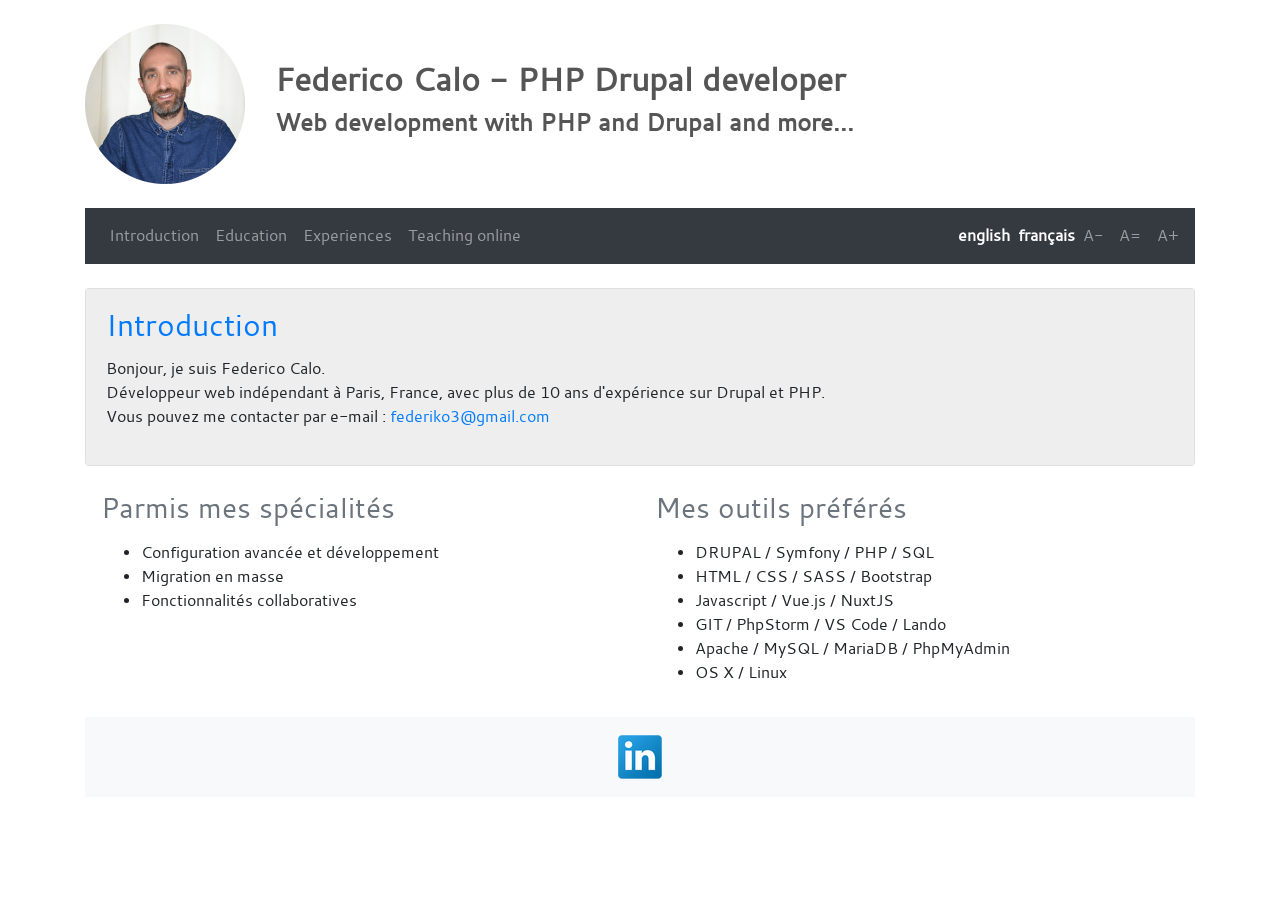
==== index.html @ e2daeec1 "original static cv" ====
<!doctype html>
<html data-n-head-ssr lang="fr" data-n-head="%7B%22lang%22:%7B%22ssr%22:%22fr%22%7D%7D">
  <head>
    <title>Federico Calo - Développeur PHP Drupal</title><meta data-n-head="ssr" charset="utf-8"><meta data-n-head="ssr" name="viewport" content="width=device-width,initial-scale=1"><meta data-n-head="ssr" name="format-detection" content="telephone=no"><meta data-n-head="ssr" data-hid="description" name="description" content="Développeur web indépendant à Paris, France, avec plus de 10 ans d'expérience sur Drupal et PHP"><link data-n-head="ssr" rel="icon" type="image/x-icon" href="/favicon.ico"><link rel="preload" href="/_nuxt/48e51f8.js" as="script"><link rel="preload" href="/_nuxt/86f8a9f.js" as="script"><link rel="preload" href="/_nuxt/c51788e.js" as="script"><link rel="preload" href="/_nuxt/a81446a.js" as="script"><link rel="preload" href="/_nuxt/cb05a8f.js" as="script"><style data-vue-ssr-id="71f83a6d:0 32df6d42:0 fa7ff0ca:0 56b15182:0 257af960:0 20c104f8:0">@charset "UTF-8";/*!
 * Bootstrap v4.6.1 (https://getbootstrap.com/)
 * Copyright 2011-2021 The Bootstrap Authors
 * Copyright 2011-2021 Twitter, Inc.
 * Licensed under MIT (https://github.com/twbs/bootstrap/blob/main/LICENSE)
 */:root{--blue:#007bff;--indigo:#6610f2;--purple:#6f42c1;--pink:#e83e8c;--red:#dc3545;--orange:#fd7e14;--yellow:#ffc107;--green:#28a745;--teal:#20c997;--cyan:#17a2b8;--white:#fff;--gray:#6c757d;--gray-dark:#343a40;--primary:#007bff;--secondary:#6c757d;--success:#28a745;--info:#17a2b8;--warning:#ffc107;--danger:#dc3545;--light:#f8f9fa;--dark:#343a40;--breakpoint-xs:0;--breakpoint-sm:576px;--breakpoint-md:768px;--breakpoint-lg:992px;--breakpoint-xl:1200px;--font-family-sans-serif:-apple-system,BlinkMacSystemFont,"Segoe UI",Roboto,"Helvetica Neue",Arial,"Noto Sans","Liberation Sans",sans-serif,"Apple Color Emoji","Segoe UI Emoji","Segoe UI Symbol","Noto Color Emoji";--font-family-monospace:SFMono-Regular,Menlo,Monaco,Consolas,"Liberation Mono","Courier New",monospace}*,:after,:before{box-sizing:border-box}html{font-family:sans-serif;line-height:1.15;-webkit-text-size-adjust:100%;-webkit-tap-highlight-color:transparent}article,aside,figcaption,figure,footer,header,hgroup,main,nav,section{display:block}body{margin:0;font-family:-apple-system,BlinkMacSystemFont,"Segoe UI",Roboto,"Helvetica Neue",Arial,"Noto Sans","Liberation Sans",sans-serif,"Apple Color Emoji","Segoe UI Emoji","Segoe UI Symbol","Noto Color Emoji";font-size:1rem;font-weight:400;line-height:1.5;color:#212529;text-align:left;background-color:#fff}[tabindex="-1"]:focus:not(.focus-visible),[tabindex="-1"]:focus:not(:focus-visible){outline:0!important}hr{box-sizing:content-box;height:0;overflow:visible}h1,h2,h3,h4,h5,h6{margin-top:0;margin-bottom:.5rem}p{margin-top:0;margin-bottom:1rem}abbr[data-original-title],abbr[title]{text-decoration:underline;-webkit-text-decoration:underline dotted;text-decoration:underline dotted;cursor:help;border-bottom:0;-webkit-text-decoration-skip-ink:none;text-decoration-skip-ink:none}address{font-style:normal;line-height:inherit}address,dl,ol,ul{margin-bottom:1rem}dl,ol,ul{margin-top:0}ol ol,ol ul,ul ol,ul ul{margin-bottom:0}dt{font-weight:700}dd{margin-bottom:.5rem;margin-left:0}blockquote{margin:0 0 1rem}b,strong{font-weight:bolder}small{font-size:80%}sub,sup{position:relative;font-size:75%;line-height:0;vertical-align:baseline}sub{bottom:-.25em}sup{top:-.5em}a{color:#007bff;text-decoration:none;background-color:transparent}a:hover{color:#0056b3;text-decoration:underline}a:not([href]):not([class]),a:not([href]):not([class]):hover{color:inherit;text-decoration:none}code,kbd,pre,samp{font-family:SFMono-Regular,Menlo,Monaco,Consolas,"Liberation Mono","Courier New",monospace;font-size:1em}pre{margin-top:0;margin-bottom:1rem;overflow:auto;-ms-overflow-style:scrollbar}figure{margin:0 0 1rem}img{border-style:none}img,svg{vertical-align:middle}svg{overflow:hidden}table{border-collapse:collapse}caption{padding-top:.75rem;padding-bottom:.75rem;color:#6c757d;text-align:left;caption-side:bottom}th{text-align:inherit;text-align:-webkit-match-parent}label{display:inline-block;margin-bottom:.5rem}button{border-radius:0}button:focus:not(.focus-visible),button:focus:not(:focus-visible){outline:0}button,input,optgroup,select,textarea{margin:0;font-family:inherit;font-size:inherit;line-height:inherit}button,input{overflow:visible}button,select{text-transform:none}[role=button]{cursor:pointer}select{word-wrap:normal}[type=button],[type=reset],[type=submit],button{-webkit-appearance:button}[type=button]:not(:disabled),[type=reset]:not(:disabled),[type=submit]:not(:disabled),button:not(:disabled){cursor:pointer}[type=button]::-moz-focus-inner,[type=reset]::-moz-focus-inner,[type=submit]::-moz-focus-inner,button::-moz-focus-inner{padding:0;border-style:none}input[type=checkbox],input[type=radio]{box-sizing:border-box;padding:0}textarea{overflow:auto;resize:vertical}fieldset{min-width:0;padding:0;margin:0;border:0}legend{display:block;width:100%;max-width:100%;padding:0;margin-bottom:.5rem;font-size:1.5rem;line-height:inherit;color:inherit;white-space:normal}progress{vertical-align:baseline}[type=number]::-webkit-inner-spin-button,[type=number]::-webkit-outer-spin-button{height:auto}[type=search]{outline-offset:-2px;-webkit-appearance:none}[type=search]::-webkit-search-decoration{-webkit-appearance:none}::-webkit-file-upload-button{font:inherit;-webkit-appearance:button}output{display:inline-block}summary{display:list-item;cursor:pointer}template{display:none}[hidden]{display:none!important}.h1,.h2,.h3,.h4,.h5,.h6,h1,h2,h3,h4,h5,h6{margin-bottom:.5rem;font-weight:500;line-height:1.2}.h1,h1{font-size:2.5rem}.h2,h2{font-size:2rem}.h3,h3{font-size:1.75rem}.h4,h4{font-size:1.5rem}.h5,h5{font-size:1.25rem}.h6,h6{font-size:1rem}.lead{font-size:1.25rem;font-weight:300}.display-1{font-size:6rem}.display-1,.display-2{font-weight:300;line-height:1.2}.display-2{font-size:5.5rem}.display-3{font-size:4.5rem}.display-3,.display-4{font-weight:300;line-height:1.2}.display-4{font-size:3.5rem}hr{margin-top:1rem;margin-bottom:1rem;border:0;border-top:1px solid rgba(0,0,0,.1)}.small,small{font-size:80%;font-weight:400}.mark,mark{padding:.2em;background-color:#fcf8e3}.list-inline,.list-unstyled{padding-left:0;list-style:none}.list-inline-item{display:inline-block}.list-inline-item:not(:last-child){margin-right:.5rem}.initialism{font-size:90%;text-transform:uppercase}.blockquote{margin-bottom:1rem;font-size:1.25rem}.blockquote-footer{display:block;font-size:80%;color:#6c757d}.blockquote-footer:before{content:"\2014\00A0"}.img-fluid,.img-thumbnail{max-width:100%;height:auto}.img-thumbnail{padding:.25rem;background-color:#fff;border:1px solid #dee2e6;border-radius:.25rem}.figure{display:inline-block}.figure-img{margin-bottom:.5rem;line-height:1}.figure-caption{font-size:90%;color:#6c757d}code{font-size:87.5%;color:#e83e8c;word-wrap:break-word}a>code{color:inherit}kbd{padding:.2rem .4rem;font-size:87.5%;color:#fff;background-color:#212529;border-radius:.2rem}kbd kbd{padding:0;font-size:100%;font-weight:700}pre{display:block;font-size:87.5%;color:#212529}pre code{font-size:inherit;color:inherit;word-break:normal}.pre-scrollable{max-height:340px;overflow-y:scroll}.container,.container-fluid,.container-lg,.container-md,.container-sm,.container-xl{width:100%;padding-right:15px;padding-left:15px;margin-right:auto;margin-left:auto}@media (min-width:576px){.container,.container-sm{max-width:540px}}@media (min-width:768px){.container,.container-md,.container-sm{max-width:720px}}@media (min-width:992px){.container,.container-lg,.container-md,.container-sm{max-width:960px}}@media (min-width:1200px){.container,.container-lg,.container-md,.container-sm,.container-xl{max-width:1140px}}.row{display:flex;flex-wrap:wrap;margin-right:-15px;margin-left:-15px}.no-gutters{margin-right:0;margin-left:0}.no-gutters>.col,.no-gutters>[class*=col-]{padding-right:0;padding-left:0}.col,.col-1,.col-10,.col-11,.col-12,.col-2,.col-3,.col-4,.col-5,.col-6,.col-7,.col-8,.col-9,.col-auto,.col-lg,.col-lg-1,.col-lg-10,.col-lg-11,.col-lg-12,.col-lg-2,.col-lg-3,.col-lg-4,.col-lg-5,.col-lg-6,.col-lg-7,.col-lg-8,.col-lg-9,.col-lg-auto,.col-md,.col-md-1,.col-md-10,.col-md-11,.col-md-12,.col-md-2,.col-md-3,.col-md-4,.col-md-5,.col-md-6,.col-md-7,.col-md-8,.col-md-9,.col-md-auto,.col-sm,.col-sm-1,.col-sm-10,.col-sm-11,.col-sm-12,.col-sm-2,.col-sm-3,.col-sm-4,.col-sm-5,.col-sm-6,.col-sm-7,.col-sm-8,.col-sm-9,.col-sm-auto,.col-xl,.col-xl-1,.col-xl-10,.col-xl-11,.col-xl-12,.col-xl-2,.col-xl-3,.col-xl-4,.col-xl-5,.col-xl-6,.col-xl-7,.col-xl-8,.col-xl-9,.col-xl-auto{position:relative;width:100%;padding-right:15px;padding-left:15px}.col{flex-basis:0;flex-grow:1;max-width:100%}.row-cols-1>*{flex:0 0 100%;max-width:100%}.row-cols-2>*{flex:0 0 50%;max-width:50%}.row-cols-3>*{flex:0 0 33.333333%;max-width:33.333333%}.row-cols-4>*{flex:0 0 25%;max-width:25%}.row-cols-5>*{flex:0 0 20%;max-width:20%}.row-cols-6>*{flex:0 0 16.666667%;max-width:16.666667%}.col-auto{flex:0 0 auto;width:auto;max-width:100%}.col-1{flex:0 0 8.333333%;max-width:8.333333%}.col-2{flex:0 0 16.666667%;max-width:16.666667%}.col-3{flex:0 0 25%;max-width:25%}.col-4{flex:0 0 33.333333%;max-width:33.333333%}.col-5{flex:0 0 41.666667%;max-width:41.666667%}.col-6{flex:0 0 50%;max-width:50%}.col-7{flex:0 0 58.333333%;max-width:58.333333%}.col-8{flex:0 0 66.666667%;max-width:66.666667%}.col-9{flex:0 0 75%;max-width:75%}.col-10{flex:0 0 83.333333%;max-width:83.333333%}.col-11{flex:0 0 91.666667%;max-width:91.666667%}.col-12{flex:0 0 100%;max-width:100%}.order-first{order:-1}.order-last{order:13}.order-0{order:0}.order-1{order:1}.order-2{order:2}.order-3{order:3}.order-4{order:4}.order-5{order:5}.order-6{order:6}.order-7{order:7}.order-8{order:8}.order-9{order:9}.order-10{order:10}.order-11{order:11}.order-12{order:12}.offset-1{margin-left:8.333333%}.offset-2{margin-left:16.666667%}.offset-3{margin-left:25%}.offset-4{margin-left:33.333333%}.offset-5{margin-left:41.666667%}.offset-6{margin-left:50%}.offset-7{margin-left:58.333333%}.offset-8{margin-left:66.666667%}.offset-9{margin-left:75%}.offset-10{margin-left:83.333333%}.offset-11{margin-left:91.666667%}@media (min-width:576px){.col-sm{flex-basis:0;flex-grow:1;max-width:100%}.row-cols-sm-1>*{flex:0 0 100%;max-width:100%}.row-cols-sm-2>*{flex:0 0 50%;max-width:50%}.row-cols-sm-3>*{flex:0 0 33.333333%;max-width:33.333333%}.row-cols-sm-4>*{flex:0 0 25%;max-width:25%}.row-cols-sm-5>*{flex:0 0 20%;max-width:20%}.row-cols-sm-6>*{flex:0 0 16.666667%;max-width:16.666667%}.col-sm-auto{flex:0 0 auto;width:auto;max-width:100%}.col-sm-1{flex:0 0 8.333333%;max-width:8.333333%}.col-sm-2{flex:0 0 16.666667%;max-width:16.666667%}.col-sm-3{flex:0 0 25%;max-width:25%}.col-sm-4{flex:0 0 33.333333%;max-width:33.333333%}.col-sm-5{flex:0 0 41.666667%;max-width:41.666667%}.col-sm-6{flex:0 0 50%;max-width:50%}.col-sm-7{flex:0 0 58.333333%;max-width:58.333333%}.col-sm-8{flex:0 0 66.666667%;max-width:66.666667%}.col-sm-9{flex:0 0 75%;max-width:75%}.col-sm-10{flex:0 0 83.333333%;max-width:83.333333%}.col-sm-11{flex:0 0 91.666667%;max-width:91.666667%}.col-sm-12{flex:0 0 100%;max-width:100%}.order-sm-first{order:-1}.order-sm-last{order:13}.order-sm-0{order:0}.order-sm-1{order:1}.order-sm-2{order:2}.order-sm-3{order:3}.order-sm-4{order:4}.order-sm-5{order:5}.order-sm-6{order:6}.order-sm-7{order:7}.order-sm-8{order:8}.order-sm-9{order:9}.order-sm-10{order:10}.order-sm-11{order:11}.order-sm-12{order:12}.offset-sm-0{margin-left:0}.offset-sm-1{margin-left:8.333333%}.offset-sm-2{margin-left:16.666667%}.offset-sm-3{margin-left:25%}.offset-sm-4{margin-left:33.333333%}.offset-sm-5{margin-left:41.666667%}.offset-sm-6{margin-left:50%}.offset-sm-7{margin-left:58.333333%}.offset-sm-8{margin-left:66.666667%}.offset-sm-9{margin-left:75%}.offset-sm-10{margin-left:83.333333%}.offset-sm-11{margin-left:91.666667%}}@media (min-width:768px){.col-md{flex-basis:0;flex-grow:1;max-width:100%}.row-cols-md-1>*{flex:0 0 100%;max-width:100%}.row-cols-md-2>*{flex:0 0 50%;max-width:50%}.row-cols-md-3>*{flex:0 0 33.333333%;max-width:33.333333%}.row-cols-md-4>*{flex:0 0 25%;max-width:25%}.row-cols-md-5>*{flex:0 0 20%;max-width:20%}.row-cols-md-6>*{flex:0 0 16.666667%;max-width:16.666667%}.col-md-auto{flex:0 0 auto;width:auto;max-width:100%}.col-md-1{flex:0 0 8.333333%;max-width:8.333333%}.col-md-2{flex:0 0 16.666667%;max-width:16.666667%}.col-md-3{flex:0 0 25%;max-width:25%}.col-md-4{flex:0 0 33.333333%;max-width:33.333333%}.col-md-5{flex:0 0 41.666667%;max-width:41.666667%}.col-md-6{flex:0 0 50%;max-width:50%}.col-md-7{flex:0 0 58.333333%;max-width:58.333333%}.col-md-8{flex:0 0 66.666667%;max-width:66.666667%}.col-md-9{flex:0 0 75%;max-width:75%}.col-md-10{flex:0 0 83.333333%;max-width:83.333333%}.col-md-11{flex:0 0 91.666667%;max-width:91.666667%}.col-md-12{flex:0 0 100%;max-width:100%}.order-md-first{order:-1}.order-md-last{order:13}.order-md-0{order:0}.order-md-1{order:1}.order-md-2{order:2}.order-md-3{order:3}.order-md-4{order:4}.order-md-5{order:5}.order-md-6{order:6}.order-md-7{order:7}.order-md-8{order:8}.order-md-9{order:9}.order-md-10{order:10}.order-md-11{order:11}.order-md-12{order:12}.offset-md-0{margin-left:0}.offset-md-1{margin-left:8.333333%}.offset-md-2{margin-left:16.666667%}.offset-md-3{margin-left:25%}.offset-md-4{margin-left:33.333333%}.offset-md-5{margin-left:41.666667%}.offset-md-6{margin-left:50%}.offset-md-7{margin-left:58.333333%}.offset-md-8{margin-left:66.666667%}.offset-md-9{margin-left:75%}.offset-md-10{margin-left:83.333333%}.offset-md-11{margin-left:91.666667%}}@media (min-width:992px){.col-lg{flex-basis:0;flex-grow:1;max-width:100%}.row-cols-lg-1>*{flex:0 0 100%;max-width:100%}.row-cols-lg-2>*{flex:0 0 50%;max-width:50%}.row-cols-lg-3>*{flex:0 0 33.333333%;max-width:33.333333%}.row-cols-lg-4>*{flex:0 0 25%;max-width:25%}.row-cols-lg-5>*{flex:0 0 20%;max-width:20%}.row-cols-lg-6>*{flex:0 0 16.666667%;max-width:16.666667%}.col-lg-auto{flex:0 0 auto;width:auto;max-width:100%}.col-lg-1{flex:0 0 8.333333%;max-width:8.333333%}.col-lg-2{flex:0 0 16.666667%;max-width:16.666667%}.col-lg-3{flex:0 0 25%;max-width:25%}.col-lg-4{flex:0 0 33.333333%;max-width:33.333333%}.col-lg-5{flex:0 0 41.666667%;max-width:41.666667%}.col-lg-6{flex:0 0 50%;max-width:50%}.col-lg-7{flex:0 0 58.333333%;max-width:58.333333%}.col-lg-8{flex:0 0 66.666667%;max-width:66.666667%}.col-lg-9{flex:0 0 75%;max-width:75%}.col-lg-10{flex:0 0 83.333333%;max-width:83.333333%}.col-lg-11{flex:0 0 91.666667%;max-width:91.666667%}.col-lg-12{flex:0 0 100%;max-width:100%}.order-lg-first{order:-1}.order-lg-last{order:13}.order-lg-0{order:0}.order-lg-1{order:1}.order-lg-2{order:2}.order-lg-3{order:3}.order-lg-4{order:4}.order-lg-5{order:5}.order-lg-6{order:6}.order-lg-7{order:7}.order-lg-8{order:8}.order-lg-9{order:9}.order-lg-10{order:10}.order-lg-11{order:11}.order-lg-12{order:12}.offset-lg-0{margin-left:0}.offset-lg-1{margin-left:8.333333%}.offset-lg-2{margin-left:16.666667%}.offset-lg-3{margin-left:25%}.offset-lg-4{margin-left:33.333333%}.offset-lg-5{margin-left:41.666667%}.offset-lg-6{margin-left:50%}.offset-lg-7{margin-left:58.333333%}.offset-lg-8{margin-left:66.666667%}.offset-lg-9{margin-left:75%}.offset-lg-10{margin-left:83.333333%}.offset-lg-11{margin-left:91.666667%}}@media (min-width:1200px){.col-xl{flex-basis:0;flex-grow:1;max-width:100%}.row-cols-xl-1>*{flex:0 0 100%;max-width:100%}.row-cols-xl-2>*{flex:0 0 50%;max-width:50%}.row-cols-xl-3>*{flex:0 0 33.333333%;max-width:33.333333%}.row-cols-xl-4>*{flex:0 0 25%;max-width:25%}.row-cols-xl-5>*{flex:0 0 20%;max-width:20%}.row-cols-xl-6>*{flex:0 0 16.666667%;max-width:16.666667%}.col-xl-auto{flex:0 0 auto;width:auto;max-width:100%}.col-xl-1{flex:0 0 8.333333%;max-width:8.333333%}.col-xl-2{flex:0 0 16.666667%;max-width:16.666667%}.col-xl-3{flex:0 0 25%;max-width:25%}.col-xl-4{flex:0 0 33.333333%;max-width:33.333333%}.col-xl-5{flex:0 0 41.666667%;max-width:41.666667%}.col-xl-6{flex:0 0 50%;max-width:50%}.col-xl-7{flex:0 0 58.333333%;max-width:58.333333%}.col-xl-8{flex:0 0 66.666667%;max-width:66.666667%}.col-xl-9{flex:0 0 75%;max-width:75%}.col-xl-10{flex:0 0 83.333333%;max-width:83.333333%}.col-xl-11{flex:0 0 91.666667%;max-width:91.666667%}.col-xl-12{flex:0 0 100%;max-width:100%}.order-xl-first{order:-1}.order-xl-last{order:13}.order-xl-0{order:0}.order-xl-1{order:1}.order-xl-2{order:2}.order-xl-3{order:3}.order-xl-4{order:4}.order-xl-5{order:5}.order-xl-6{order:6}.order-xl-7{order:7}.order-xl-8{order:8}.order-xl-9{order:9}.order-xl-10{order:10}.order-xl-11{order:11}.order-xl-12{order:12}.offset-xl-0{margin-left:0}.offset-xl-1{margin-left:8.333333%}.offset-xl-2{margin-left:16.666667%}.offset-xl-3{margin-left:25%}.offset-xl-4{margin-left:33.333333%}.offset-xl-5{margin-left:41.666667%}.offset-xl-6{margin-left:50%}.offset-xl-7{margin-left:58.333333%}.offset-xl-8{margin-left:66.666667%}.offset-xl-9{margin-left:75%}.offset-xl-10{margin-left:83.333333%}.offset-xl-11{margin-left:91.666667%}}.table{width:100%;margin-bottom:1rem;color:#212529}.table td,.table th{padding:.75rem;vertical-align:top;border-top:1px solid #dee2e6}.table thead th{vertical-align:bottom;border-bottom:2px solid #dee2e6}.table tbody+tbody{border-top:2px solid #dee2e6}.table-sm td,.table-sm th{padding:.3rem}.table-bordered,.table-bordered td,.table-bordered th{border:1px solid #dee2e6}.table-bordered thead td,.table-bordered thead th{border-bottom-width:2px}.table-borderless tbody+tbody,.table-borderless td,.table-borderless th,.table-borderless thead th{border:0}.table-striped tbody tr:nth-of-type(odd){background-color:rgba(0,0,0,.05)}.table-hover tbody tr:hover{color:#212529;background-color:rgba(0,0,0,.075)}.table-primary,.table-primary>td,.table-primary>th{background-color:#b8daff}.table-primary tbody+tbody,.table-primary td,.table-primary th,.table-primary thead th{border-color:#7abaff}.table-hover .table-primary:hover,.table-hover .table-primary:hover>td,.table-hover .table-primary:hover>th{background-color:#9fcdff}.table-secondary,.table-secondary>td,.table-secondary>th{background-color:#d6d8db}.table-secondary tbody+tbody,.table-secondary td,.table-secondary th,.table-secondary thead th{border-color:#b3b7bb}.table-hover .table-secondary:hover,.table-hover .table-secondary:hover>td,.table-hover .table-secondary:hover>th{background-color:#c8cbcf}.table-success,.table-success>td,.table-success>th{background-color:#c3e6cb}.table-success tbody+tbody,.table-success td,.table-success th,.table-success thead th{border-color:#8fd19e}.table-hover .table-success:hover,.table-hover .table-success:hover>td,.table-hover .table-success:hover>th{background-color:#b1dfbb}.table-info,.table-info>td,.table-info>th{background-color:#bee5eb}.table-info tbody+tbody,.table-info td,.table-info th,.table-info thead th{border-color:#86cfda}.table-hover .table-info:hover,.table-hover .table-info:hover>td,.table-hover .table-info:hover>th{background-color:#abdde5}.table-warning,.table-warning>td,.table-warning>th{background-color:#ffeeba}.table-warning tbody+tbody,.table-warning td,.table-warning th,.table-warning thead th{border-color:#ffdf7e}.table-hover .table-warning:hover,.table-hover .table-warning:hover>td,.table-hover .table-warning:hover>th{background-color:#ffe8a1}.table-danger,.table-danger>td,.table-danger>th{background-color:#f5c6cb}.table-danger tbody+tbody,.table-danger td,.table-danger th,.table-danger thead th{border-color:#ed969e}.table-hover .table-danger:hover,.table-hover .table-danger:hover>td,.table-hover .table-danger:hover>th{background-color:#f1b0b7}.table-light,.table-light>td,.table-light>th{background-color:#fdfdfe}.table-light tbody+tbody,.table-light td,.table-light th,.table-light thead th{border-color:#fbfcfc}.table-hover .table-light:hover,.table-hover .table-light:hover>td,.table-hover .table-light:hover>th{background-color:#ececf6}.table-dark,.table-dark>td,.table-dark>th{background-color:#c6c8ca}.table-dark tbody+tbody,.table-dark td,.table-dark th,.table-dark thead th{border-color:#95999c}.table-hover .table-dark:hover,.table-hover .table-dark:hover>td,.table-hover .table-dark:hover>th{background-color:#b9bbbe}.table-active,.table-active>td,.table-active>th,.table-hover .table-active:hover,.table-hover .table-active:hover>td,.table-hover .table-active:hover>th{background-color:rgba(0,0,0,.075)}.table .thead-dark th{color:#fff;background-color:#343a40;border-color:#454d55}.table .thead-light th{color:#495057;background-color:#e9ecef;border-color:#dee2e6}.table-dark{color:#fff;background-color:#343a40}.table-dark td,.table-dark th,.table-dark thead th{border-color:#454d55}.table-dark.table-bordered{border:0}.table-dark.table-striped tbody tr:nth-of-type(odd){background-color:hsla(0,0%,100%,.05)}.table-dark.table-hover tbody tr:hover{color:#fff;background-color:hsla(0,0%,100%,.075)}@media (max-width:575.98px){.table-responsive-sm{display:block;width:100%;overflow-x:auto;-webkit-overflow-scrolling:touch}.table-responsive-sm>.table-bordered{border:0}}@media (max-width:767.98px){.table-responsive-md{display:block;width:100%;overflow-x:auto;-webkit-overflow-scrolling:touch}.table-responsive-md>.table-bordered{border:0}}@media (max-width:991.98px){.table-responsive-lg{display:block;width:100%;overflow-x:auto;-webkit-overflow-scrolling:touch}.table-responsive-lg>.table-bordered{border:0}}@media (max-width:1199.98px){.table-responsive-xl{display:block;width:100%;overflow-x:auto;-webkit-overflow-scrolling:touch}.table-responsive-xl>.table-bordered{border:0}}.table-responsive{display:block;width:100%;overflow-x:auto;-webkit-overflow-scrolling:touch}.table-responsive>.table-bordered{border:0}.form-control{display:block;width:100%;height:calc(1.5em + .75rem + 2px);padding:.375rem .75rem;font-size:1rem;font-weight:400;line-height:1.5;color:#495057;background-color:#fff;background-clip:padding-box;border:1px solid #ced4da;border-radius:.25rem;transition:border-color .15s ease-in-out,box-shadow .15s ease-in-out}@media (prefers-reduced-motion:reduce){.form-control{transition:none}}.form-control::-ms-expand{background-color:transparent;border:0}.form-control:focus{color:#495057;background-color:#fff;border-color:#80bdff;outline:0;box-shadow:0 0 0 .2rem rgba(0,123,255,.25)}.form-control::-moz-placeholder{color:#6c757d;opacity:1}.form-control:-ms-input-placeholder{color:#6c757d;opacity:1}.form-control::placeholder{color:#6c757d;opacity:1}.form-control:disabled,.form-control[readonly]{background-color:#e9ecef;opacity:1}input[type=date].form-control,input[type=datetime-local].form-control,input[type=month].form-control,input[type=time].form-control{-webkit-appearance:none;-moz-appearance:none;appearance:none}select.form-control:-moz-focusring{color:transparent;text-shadow:0 0 0 #495057}select.form-control:focus::-ms-value{color:#495057;background-color:#fff}.form-control-file,.form-control-range{display:block;width:100%}.col-form-label{padding-top:calc(.375rem + 1px);padding-bottom:calc(.375rem + 1px);margin-bottom:0;font-size:inherit;line-height:1.5}.col-form-label-lg{padding-top:calc(.5rem + 1px);padding-bottom:calc(.5rem + 1px);font-size:1.25rem;line-height:1.5}.col-form-label-sm{padding-top:calc(.25rem + 1px);padding-bottom:calc(.25rem + 1px);font-size:.875rem;line-height:1.5}.form-control-plaintext{display:block;width:100%;padding:.375rem 0;margin-bottom:0;font-size:1rem;line-height:1.5;color:#212529;background-color:transparent;border:solid transparent;border-width:1px 0}.form-control-plaintext.form-control-lg,.form-control-plaintext.form-control-sm{padding-right:0;padding-left:0}.form-control-sm{height:calc(1.5em + .5rem + 2px);padding:.25rem .5rem;font-size:.875rem;line-height:1.5;border-radius:.2rem}.form-control-lg{height:calc(1.5em + 1rem + 2px);padding:.5rem 1rem;font-size:1.25rem;line-height:1.5;border-radius:.3rem}select.form-control[multiple],select.form-control[size],textarea.form-control{height:auto}.form-group{margin-bottom:1rem}.form-text{display:block;margin-top:.25rem}.form-row{display:flex;flex-wrap:wrap;margin-right:-5px;margin-left:-5px}.form-row>.col,.form-row>[class*=col-]{padding-right:5px;padding-left:5px}.form-check{position:relative;display:block;padding-left:1.25rem}.form-check-input{position:absolute;margin-top:.3rem;margin-left:-1.25rem}.form-check-input:disabled~.form-check-label,.form-check-input[disabled]~.form-check-label{color:#6c757d}.form-check-label{margin-bottom:0}.form-check-inline{display:inline-flex;align-items:center;padding-left:0;margin-right:.75rem}.form-check-inline .form-check-input{position:static;margin-top:0;margin-right:.3125rem;margin-left:0}.valid-feedback{display:none;width:100%;margin-top:.25rem;font-size:80%;color:#28a745}.valid-tooltip{position:absolute;top:100%;left:0;z-index:5;display:none;max-width:100%;padding:.25rem .5rem;margin-top:.1rem;font-size:.875rem;line-height:1.5;color:#fff;background-color:rgba(40,167,69,.9);border-radius:.25rem}.form-row>.col>.valid-tooltip,.form-row>[class*=col-]>.valid-tooltip{left:5px}.is-valid~.valid-feedback,.is-valid~.valid-tooltip,.was-validated :valid~.valid-feedback,.was-validated :valid~.valid-tooltip{display:block}.form-control.is-valid,.was-validated .form-control:valid{border-color:#28a745;padding-right:calc(1.5em + .75rem)!important;background-image:url("data:image/svg+xml;charset=utf-8,%3Csvg xmlns='http://www.w3.org/2000/svg' width='8' height='8'%3E%3Cpath fill='%2328a745' d='M2.3 6.73L.6 4.53c-.4-1.04.46-1.4 1.1-.8l1.1 1.4 3.4-3.8c.6-.63 1.6-.27 1.2.7l-4 4.6c-.43.5-.8.4-1.1.1z'/%3E%3C/svg%3E");background-repeat:no-repeat;background-position:right calc(.375em + .1875rem) center;background-size:calc(.75em + .375rem) calc(.75em + .375rem)}.form-control.is-valid:focus,.was-validated .form-control:valid:focus{border-color:#28a745;box-shadow:0 0 0 .2rem rgba(40,167,69,.25)}.was-validated select.form-control:valid,select.form-control.is-valid{padding-right:3rem!important;background-position:right 1.5rem center}.was-validated textarea.form-control:valid,textarea.form-control.is-valid{padding-right:calc(1.5em + .75rem);background-position:top calc(.375em + .1875rem) right calc(.375em + .1875rem)}.custom-select.is-valid,.was-validated .custom-select:valid{border-color:#28a745;padding-right:calc(.75em + 2.3125rem)!important;background:url("data:image/svg+xml;charset=utf-8,%3Csvg xmlns='http://www.w3.org/2000/svg' width='4' height='5'%3E%3Cpath fill='%23343a40' d='M2 0L0 2h4zm0 5L0 3h4z'/%3E%3C/svg%3E") right .75rem center/8px 10px no-repeat,#fff url("data:image/svg+xml;charset=utf-8,%3Csvg xmlns='http://www.w3.org/2000/svg' width='8' height='8'%3E%3Cpath fill='%2328a745' d='M2.3 6.73L.6 4.53c-.4-1.04.46-1.4 1.1-.8l1.1 1.4 3.4-3.8c.6-.63 1.6-.27 1.2.7l-4 4.6c-.43.5-.8.4-1.1.1z'/%3E%3C/svg%3E") center right 1.75rem/calc(.75em + .375rem) calc(.75em + .375rem) no-repeat}.custom-select.is-valid:focus,.was-validated .custom-select:valid:focus{border-color:#28a745;box-shadow:0 0 0 .2rem rgba(40,167,69,.25)}.form-check-input.is-valid~.form-check-label,.was-validated .form-check-input:valid~.form-check-label{color:#28a745}.form-check-input.is-valid~.valid-feedback,.form-check-input.is-valid~.valid-tooltip,.was-validated .form-check-input:valid~.valid-feedback,.was-validated .form-check-input:valid~.valid-tooltip{display:block}.custom-control-input.is-valid~.custom-control-label,.was-validated .custom-control-input:valid~.custom-control-label{color:#28a745}.custom-control-input.is-valid~.custom-control-label:before,.was-validated .custom-control-input:valid~.custom-control-label:before{border-color:#28a745}.custom-control-input.is-valid:checked~.custom-control-label:before,.was-validated .custom-control-input:valid:checked~.custom-control-label:before{border-color:#34ce57;background-color:#34ce57}.custom-control-input.is-valid:focus~.custom-control-label:before,.was-validated .custom-control-input:valid:focus~.custom-control-label:before{box-shadow:0 0 0 .2rem rgba(40,167,69,.25)}.custom-control-input.is-valid:focus:not(:checked)~.custom-control-label:before,.custom-file-input.is-valid~.custom-file-label,.was-validated .custom-control-input:valid:focus:not(:checked)~.custom-control-label:before,.was-validated .custom-file-input:valid~.custom-file-label{border-color:#28a745}.custom-file-input.is-valid:focus~.custom-file-label,.was-validated .custom-file-input:valid:focus~.custom-file-label{border-color:#28a745;box-shadow:0 0 0 .2rem rgba(40,167,69,.25)}.invalid-feedback{display:none;width:100%;margin-top:.25rem;font-size:80%;color:#dc3545}.invalid-tooltip{position:absolute;top:100%;left:0;z-index:5;display:none;max-width:100%;padding:.25rem .5rem;margin-top:.1rem;font-size:.875rem;line-height:1.5;color:#fff;background-color:rgba(220,53,69,.9);border-radius:.25rem}.form-row>.col>.invalid-tooltip,.form-row>[class*=col-]>.invalid-tooltip{left:5px}.is-invalid~.invalid-feedback,.is-invalid~.invalid-tooltip,.was-validated :invalid~.invalid-feedback,.was-validated :invalid~.invalid-tooltip{display:block}.form-control.is-invalid,.was-validated .form-control:invalid{border-color:#dc3545;padding-right:calc(1.5em + .75rem)!important;background-image:url("data:image/svg+xml;charset=utf-8,%3Csvg xmlns='http://www.w3.org/2000/svg' width='12' height='12' fill='none' stroke='%23dc3545'%3E%3Ccircle cx='6' cy='6' r='4.5'/%3E%3Cpath stroke-linejoin='round' d='M5.8 3.6h.4L6 6.5z'/%3E%3Ccircle cx='6' cy='8.2' r='.6' fill='%23dc3545' stroke='none'/%3E%3C/svg%3E");background-repeat:no-repeat;background-position:right calc(.375em + .1875rem) center;background-size:calc(.75em + .375rem) calc(.75em + .375rem)}.form-control.is-invalid:focus,.was-validated .form-control:invalid:focus{border-color:#dc3545;box-shadow:0 0 0 .2rem rgba(220,53,69,.25)}.was-validated select.form-control:invalid,select.form-control.is-invalid{padding-right:3rem!important;background-position:right 1.5rem center}.was-validated textarea.form-control:invalid,textarea.form-control.is-invalid{padding-right:calc(1.5em + .75rem);background-position:top calc(.375em + .1875rem) right calc(.375em + .1875rem)}.custom-select.is-invalid,.was-validated .custom-select:invalid{border-color:#dc3545;padding-right:calc(.75em + 2.3125rem)!important;background:url("data:image/svg+xml;charset=utf-8,%3Csvg xmlns='http://www.w3.org/2000/svg' width='4' height='5'%3E%3Cpath fill='%23343a40' d='M2 0L0 2h4zm0 5L0 3h4z'/%3E%3C/svg%3E") right .75rem center/8px 10px no-repeat,#fff url("data:image/svg+xml;charset=utf-8,%3Csvg xmlns='http://www.w3.org/2000/svg' width='12' height='12' fill='none' stroke='%23dc3545'%3E%3Ccircle cx='6' cy='6' r='4.5'/%3E%3Cpath stroke-linejoin='round' d='M5.8 3.6h.4L6 6.5z'/%3E%3Ccircle cx='6' cy='8.2' r='.6' fill='%23dc3545' stroke='none'/%3E%3C/svg%3E") center right 1.75rem/calc(.75em + .375rem) calc(.75em + .375rem) no-repeat}.custom-select.is-invalid:focus,.was-validated .custom-select:invalid:focus{border-color:#dc3545;box-shadow:0 0 0 .2rem rgba(220,53,69,.25)}.form-check-input.is-invalid~.form-check-label,.was-validated .form-check-input:invalid~.form-check-label{color:#dc3545}.form-check-input.is-invalid~.invalid-feedback,.form-check-input.is-invalid~.invalid-tooltip,.was-validated .form-check-input:invalid~.invalid-feedback,.was-validated .form-check-input:invalid~.invalid-tooltip{display:block}.custom-control-input.is-invalid~.custom-control-label,.was-validated .custom-control-input:invalid~.custom-control-label{color:#dc3545}.custom-control-input.is-invalid~.custom-control-label:before,.was-validated .custom-control-input:invalid~.custom-control-label:before{border-color:#dc3545}.custom-control-input.is-invalid:checked~.custom-control-label:before,.was-validated .custom-control-input:invalid:checked~.custom-control-label:before{border-color:#e4606d;background-color:#e4606d}.custom-control-input.is-invalid:focus~.custom-control-label:before,.was-validated .custom-control-input:invalid:focus~.custom-control-label:before{box-shadow:0 0 0 .2rem rgba(220,53,69,.25)}.custom-control-input.is-invalid:focus:not(:checked)~.custom-control-label:before,.custom-file-input.is-invalid~.custom-file-label,.was-validated .custom-control-input:invalid:focus:not(:checked)~.custom-control-label:before,.was-validated .custom-file-input:invalid~.custom-file-label{border-color:#dc3545}.custom-file-input.is-invalid:focus~.custom-file-label,.was-validated .custom-file-input:invalid:focus~.custom-file-label{border-color:#dc3545;box-shadow:0 0 0 .2rem rgba(220,53,69,.25)}.form-inline{display:flex;flex-flow:row wrap;align-items:center}.form-inline .form-check{width:100%}@media (min-width:576px){.form-inline label{justify-content:center}.form-inline .form-group,.form-inline label{display:flex;align-items:center;margin-bottom:0}.form-inline .form-group{flex:0 0 auto;flex-flow:row wrap}.form-inline .form-control{display:inline-block;width:auto;vertical-align:middle}.form-inline .form-control-plaintext{display:inline-block}.form-inline .custom-select,.form-inline .input-group{width:auto}.form-inline .form-check{display:flex;align-items:center;justify-content:center;width:auto;padding-left:0}.form-inline .form-check-input{position:relative;flex-shrink:0;margin-top:0;margin-right:.25rem;margin-left:0}.form-inline .custom-control{align-items:center;justify-content:center}.form-inline .custom-control-label{margin-bottom:0}}.btn{display:inline-block;font-weight:400;color:#212529;text-align:center;vertical-align:middle;-webkit-user-select:none;-moz-user-select:none;-ms-user-select:none;user-select:none;background-color:transparent;border:1px solid transparent;padding:.375rem .75rem;font-size:1rem;line-height:1.5;border-radius:.25rem;transition:color .15s ease-in-out,background-color .15s ease-in-out,border-color .15s ease-in-out,box-shadow .15s ease-in-out}@media (prefers-reduced-motion:reduce){.btn{transition:none}}.btn:hover{color:#212529;text-decoration:none}.btn.focus,.btn:focus{outline:0;box-shadow:0 0 0 .2rem rgba(0,123,255,.25)}.btn.disabled,.btn:disabled{opacity:.65}.btn:not(:disabled):not(.disabled){cursor:pointer}a.btn.disabled,fieldset:disabled a.btn{pointer-events:none}.btn-primary{color:#fff;background-color:#007bff;border-color:#007bff}.btn-primary.focus,.btn-primary:focus,.btn-primary:hover{color:#fff;background-color:#0069d9;border-color:#0062cc}.btn-primary.focus,.btn-primary:focus{box-shadow:0 0 0 .2rem rgba(38,143,255,.5)}.btn-primary.disabled,.btn-primary:disabled{color:#fff;background-color:#007bff;border-color:#007bff}.btn-primary:not(:disabled):not(.disabled).active,.btn-primary:not(:disabled):not(.disabled):active,.show>.btn-primary.dropdown-toggle{color:#fff;background-color:#0062cc;border-color:#005cbf}.btn-primary:not(:disabled):not(.disabled).active:focus,.btn-primary:not(:disabled):not(.disabled):active:focus,.show>.btn-primary.dropdown-toggle:focus{box-shadow:0 0 0 .2rem rgba(38,143,255,.5)}.btn-secondary{color:#fff;background-color:#6c757d;border-color:#6c757d}.btn-secondary.focus,.btn-secondary:focus,.btn-secondary:hover{color:#fff;background-color:#5a6268;border-color:#545b62}.btn-secondary.focus,.btn-secondary:focus{box-shadow:0 0 0 .2rem rgba(130,138,145,.5)}.btn-secondary.disabled,.btn-secondary:disabled{color:#fff;background-color:#6c757d;border-color:#6c757d}.btn-secondary:not(:disabled):not(.disabled).active,.btn-secondary:not(:disabled):not(.disabled):active,.show>.btn-secondary.dropdown-toggle{color:#fff;background-color:#545b62;border-color:#4e555b}.btn-secondary:not(:disabled):not(.disabled).active:focus,.btn-secondary:not(:disabled):not(.disabled):active:focus,.show>.btn-secondary.dropdown-toggle:focus{box-shadow:0 0 0 .2rem rgba(130,138,145,.5)}.btn-success{color:#fff;background-color:#28a745;border-color:#28a745}.btn-success.focus,.btn-success:focus,.btn-success:hover{color:#fff;background-color:#218838;border-color:#1e7e34}.btn-success.focus,.btn-success:focus{box-shadow:0 0 0 .2rem rgba(72,180,97,.5)}.btn-success.disabled,.btn-success:disabled{color:#fff;background-color:#28a745;border-color:#28a745}.btn-success:not(:disabled):not(.disabled).active,.btn-success:not(:disabled):not(.disabled):active,.show>.btn-success.dropdown-toggle{color:#fff;background-color:#1e7e34;border-color:#1c7430}.btn-success:not(:disabled):not(.disabled).active:focus,.btn-success:not(:disabled):not(.disabled):active:focus,.show>.btn-success.dropdown-toggle:focus{box-shadow:0 0 0 .2rem rgba(72,180,97,.5)}.btn-info{color:#fff;background-color:#17a2b8;border-color:#17a2b8}.btn-info.focus,.btn-info:focus,.btn-info:hover{color:#fff;background-color:#138496;border-color:#117a8b}.btn-info.focus,.btn-info:focus{box-shadow:0 0 0 .2rem rgba(58,176,195,.5)}.btn-info.disabled,.btn-info:disabled{color:#fff;background-color:#17a2b8;border-color:#17a2b8}.btn-info:not(:disabled):not(.disabled).active,.btn-info:not(:disabled):not(.disabled):active,.show>.btn-info.dropdown-toggle{color:#fff;background-color:#117a8b;border-color:#10707f}.btn-info:not(:disabled):not(.disabled).active:focus,.btn-info:not(:disabled):not(.disabled):active:focus,.show>.btn-info.dropdown-toggle:focus{box-shadow:0 0 0 .2rem rgba(58,176,195,.5)}.btn-warning{color:#212529;background-color:#ffc107;border-color:#ffc107}.btn-warning.focus,.btn-warning:focus,.btn-warning:hover{color:#212529;background-color:#e0a800;border-color:#d39e00}.btn-warning.focus,.btn-warning:focus{box-shadow:0 0 0 .2rem rgba(222,170,12,.5)}.btn-warning.disabled,.btn-warning:disabled{color:#212529;background-color:#ffc107;border-color:#ffc107}.btn-warning:not(:disabled):not(.disabled).active,.btn-warning:not(:disabled):not(.disabled):active,.show>.btn-warning.dropdown-toggle{color:#212529;background-color:#d39e00;border-color:#c69500}.btn-warning:not(:disabled):not(.disabled).active:focus,.btn-warning:not(:disabled):not(.disabled):active:focus,.show>.btn-warning.dropdown-toggle:focus{box-shadow:0 0 0 .2rem rgba(222,170,12,.5)}.btn-danger{color:#fff;background-color:#dc3545;border-color:#dc3545}.btn-danger.focus,.btn-danger:focus,.btn-danger:hover{color:#fff;background-color:#c82333;border-color:#bd2130}.btn-danger.focus,.btn-danger:focus{box-shadow:0 0 0 .2rem rgba(225,83,97,.5)}.btn-danger.disabled,.btn-danger:disabled{color:#fff;background-color:#dc3545;border-color:#dc3545}.btn-danger:not(:disabled):not(.disabled).active,.btn-danger:not(:disabled):not(.disabled):active,.show>.btn-danger.dropdown-toggle{color:#fff;background-color:#bd2130;border-color:#b21f2d}.btn-danger:not(:disabled):not(.disabled).active:focus,.btn-danger:not(:disabled):not(.disabled):active:focus,.show>.btn-danger.dropdown-toggle:focus{box-shadow:0 0 0 .2rem rgba(225,83,97,.5)}.btn-light{color:#212529;background-color:#f8f9fa;border-color:#f8f9fa}.btn-light.focus,.btn-light:focus,.btn-light:hover{color:#212529;background-color:#e2e6ea;border-color:#dae0e5}.btn-light.focus,.btn-light:focus{box-shadow:0 0 0 .2rem rgba(216,217,219,.5)}.btn-light.disabled,.btn-light:disabled{color:#212529;background-color:#f8f9fa;border-color:#f8f9fa}.btn-light:not(:disabled):not(.disabled).active,.btn-light:not(:disabled):not(.disabled):active,.show>.btn-light.dropdown-toggle{color:#212529;background-color:#dae0e5;border-color:#d3d9df}.btn-light:not(:disabled):not(.disabled).active:focus,.btn-light:not(:disabled):not(.disabled):active:focus,.show>.btn-light.dropdown-toggle:focus{box-shadow:0 0 0 .2rem rgba(216,217,219,.5)}.btn-dark{color:#fff;background-color:#343a40;border-color:#343a40}.btn-dark.focus,.btn-dark:focus,.btn-dark:hover{color:#fff;background-color:#23272b;border-color:#1d2124}.btn-dark.focus,.btn-dark:focus{box-shadow:0 0 0 .2rem rgba(82,88,93,.5)}.btn-dark.disabled,.btn-dark:disabled{color:#fff;background-color:#343a40;border-color:#343a40}.btn-dark:not(:disabled):not(.disabled).active,.btn-dark:not(:disabled):not(.disabled):active,.show>.btn-dark.dropdown-toggle{color:#fff;background-color:#1d2124;border-color:#171a1d}.btn-dark:not(:disabled):not(.disabled).active:focus,.btn-dark:not(:disabled):not(.disabled):active:focus,.show>.btn-dark.dropdown-toggle:focus{box-shadow:0 0 0 .2rem rgba(82,88,93,.5)}.btn-outline-primary{color:#007bff;border-color:#007bff}.btn-outline-primary:hover{color:#fff;background-color:#007bff;border-color:#007bff}.btn-outline-primary.focus,.btn-outline-primary:focus{box-shadow:0 0 0 .2rem rgba(0,123,255,.5)}.btn-outline-primary.disabled,.btn-outline-primary:disabled{color:#007bff;background-color:transparent}.btn-outline-primary:not(:disabled):not(.disabled).active,.btn-outline-primary:not(:disabled):not(.disabled):active,.show>.btn-outline-primary.dropdown-toggle{color:#fff;background-color:#007bff;border-color:#007bff}.btn-outline-primary:not(:disabled):not(.disabled).active:focus,.btn-outline-primary:not(:disabled):not(.disabled):active:focus,.show>.btn-outline-primary.dropdown-toggle:focus{box-shadow:0 0 0 .2rem rgba(0,123,255,.5)}.btn-outline-secondary{color:#6c757d;border-color:#6c757d}.btn-outline-secondary:hover{color:#fff;background-color:#6c757d;border-color:#6c757d}.btn-outline-secondary.focus,.btn-outline-secondary:focus{box-shadow:0 0 0 .2rem rgba(108,117,125,.5)}.btn-outline-secondary.disabled,.btn-outline-secondary:disabled{color:#6c757d;background-color:transparent}.btn-outline-secondary:not(:disabled):not(.disabled).active,.btn-outline-secondary:not(:disabled):not(.disabled):active,.show>.btn-outline-secondary.dropdown-toggle{color:#fff;background-color:#6c757d;border-color:#6c757d}.btn-outline-secondary:not(:disabled):not(.disabled).active:focus,.btn-outline-secondary:not(:disabled):not(.disabled):active:focus,.show>.btn-outline-secondary.dropdown-toggle:focus{box-shadow:0 0 0 .2rem rgba(108,117,125,.5)}.btn-outline-success{color:#28a745;border-color:#28a745}.btn-outline-success:hover{color:#fff;background-color:#28a745;border-color:#28a745}.btn-outline-success.focus,.btn-outline-success:focus{box-shadow:0 0 0 .2rem rgba(40,167,69,.5)}.btn-outline-success.disabled,.btn-outline-success:disabled{color:#28a745;background-color:transparent}.btn-outline-success:not(:disabled):not(.disabled).active,.btn-outline-success:not(:disabled):not(.disabled):active,.show>.btn-outline-success.dropdown-toggle{color:#fff;background-color:#28a745;border-color:#28a745}.btn-outline-success:not(:disabled):not(.disabled).active:focus,.btn-outline-success:not(:disabled):not(.disabled):active:focus,.show>.btn-outline-success.dropdown-toggle:focus{box-shadow:0 0 0 .2rem rgba(40,167,69,.5)}.btn-outline-info{color:#17a2b8;border-color:#17a2b8}.btn-outline-info:hover{color:#fff;background-color:#17a2b8;border-color:#17a2b8}.btn-outline-info.focus,.btn-outline-info:focus{box-shadow:0 0 0 .2rem rgba(23,162,184,.5)}.btn-outline-info.disabled,.btn-outline-info:disabled{color:#17a2b8;background-color:transparent}.btn-outline-info:not(:disabled):not(.disabled).active,.btn-outline-info:not(:disabled):not(.disabled):active,.show>.btn-outline-info.dropdown-toggle{color:#fff;background-color:#17a2b8;border-color:#17a2b8}.btn-outline-info:not(:disabled):not(.disabled).active:focus,.btn-outline-info:not(:disabled):not(.disabled):active:focus,.show>.btn-outline-info.dropdown-toggle:focus{box-shadow:0 0 0 .2rem rgba(23,162,184,.5)}.btn-outline-warning{color:#ffc107;border-color:#ffc107}.btn-outline-warning:hover{color:#212529;background-color:#ffc107;border-color:#ffc107}.btn-outline-warning.focus,.btn-outline-warning:focus{box-shadow:0 0 0 .2rem rgba(255,193,7,.5)}.btn-outline-warning.disabled,.btn-outline-warning:disabled{color:#ffc107;background-color:transparent}.btn-outline-warning:not(:disabled):not(.disabled).active,.btn-outline-warning:not(:disabled):not(.disabled):active,.show>.btn-outline-warning.dropdown-toggle{color:#212529;background-color:#ffc107;border-color:#ffc107}.btn-outline-warning:not(:disabled):not(.disabled).active:focus,.btn-outline-warning:not(:disabled):not(.disabled):active:focus,.show>.btn-outline-warning.dropdown-toggle:focus{box-shadow:0 0 0 .2rem rgba(255,193,7,.5)}.btn-outline-danger{color:#dc3545;border-color:#dc3545}.btn-outline-danger:hover{color:#fff;background-color:#dc3545;border-color:#dc3545}.btn-outline-danger.focus,.btn-outline-danger:focus{box-shadow:0 0 0 .2rem rgba(220,53,69,.5)}.btn-outline-danger.disabled,.btn-outline-danger:disabled{color:#dc3545;background-color:transparent}.btn-outline-danger:not(:disabled):not(.disabled).active,.btn-outline-danger:not(:disabled):not(.disabled):active,.show>.btn-outline-danger.dropdown-toggle{color:#fff;background-color:#dc3545;border-color:#dc3545}.btn-outline-danger:not(:disabled):not(.disabled).active:focus,.btn-outline-danger:not(:disabled):not(.disabled):active:focus,.show>.btn-outline-danger.dropdown-toggle:focus{box-shadow:0 0 0 .2rem rgba(220,53,69,.5)}.btn-outline-light{color:#f8f9fa;border-color:#f8f9fa}.btn-outline-light:hover{color:#212529;background-color:#f8f9fa;border-color:#f8f9fa}.btn-outline-light.focus,.btn-outline-light:focus{box-shadow:0 0 0 .2rem rgba(248,249,250,.5)}.btn-outline-light.disabled,.btn-outline-light:disabled{color:#f8f9fa;background-color:transparent}.btn-outline-light:not(:disabled):not(.disabled).active,.btn-outline-light:not(:disabled):not(.disabled):active,.show>.btn-outline-light.dropdown-toggle{color:#212529;background-color:#f8f9fa;border-color:#f8f9fa}.btn-outline-light:not(:disabled):not(.disabled).active:focus,.btn-outline-light:not(:disabled):not(.disabled):active:focus,.show>.btn-outline-light.dropdown-toggle:focus{box-shadow:0 0 0 .2rem rgba(248,249,250,.5)}.btn-outline-dark{color:#343a40;border-color:#343a40}.btn-outline-dark:hover{color:#fff;background-color:#343a40;border-color:#343a40}.btn-outline-dark.focus,.btn-outline-dark:focus{box-shadow:0 0 0 .2rem rgba(52,58,64,.5)}.btn-outline-dark.disabled,.btn-outline-dark:disabled{color:#343a40;background-color:transparent}.btn-outline-dark:not(:disabled):not(.disabled).active,.btn-outline-dark:not(:disabled):not(.disabled):active,.show>.btn-outline-dark.dropdown-toggle{color:#fff;background-color:#343a40;border-color:#343a40}.btn-outline-dark:not(:disabled):not(.disabled).active:focus,.btn-outline-dark:not(:disabled):not(.disabled):active:focus,.show>.btn-outline-dark.dropdown-toggle:focus{box-shadow:0 0 0 .2rem rgba(52,58,64,.5)}.btn-link{font-weight:400;color:#007bff;text-decoration:none}.btn-link:hover{color:#0056b3}.btn-link.focus,.btn-link:focus,.btn-link:hover{text-decoration:underline}.btn-link.disabled,.btn-link:disabled{color:#6c757d;pointer-events:none}.btn-group-lg>.btn,.btn-lg{padding:.5rem 1rem;font-size:1.25rem;line-height:1.5;border-radius:.3rem}.btn-group-sm>.btn,.btn-sm{padding:.25rem .5rem;font-size:.875rem;line-height:1.5;border-radius:.2rem}.btn-block{display:block;width:100%}.btn-block+.btn-block{margin-top:.5rem}input[type=button].btn-block,input[type=reset].btn-block,input[type=submit].btn-block{width:100%}.fade{transition:opacity .15s linear}@media (prefers-reduced-motion:reduce){.fade{transition:none}}.fade:not(.show){opacity:0}.collapse:not(.show){display:none}.collapsing{position:relative;height:0;overflow:hidden;transition:height .35s ease}@media (prefers-reduced-motion:reduce){.collapsing{transition:none}}.dropdown,.dropleft,.dropright,.dropup{position:relative}.dropdown-toggle{white-space:nowrap}.dropdown-toggle:after{display:inline-block;margin-left:.255em;vertical-align:.255em;content:"";border-top:.3em solid;border-right:.3em solid transparent;border-bottom:0;border-left:.3em solid transparent}.dropdown-toggle:empty:after{margin-left:0}.dropdown-menu{position:absolute;top:100%;left:0;z-index:1000;display:none;float:left;min-width:10rem;padding:.5rem 0;margin:.125rem 0 0;font-size:1rem;color:#212529;text-align:left;list-style:none;background-color:#fff;background-clip:padding-box;border:1px solid rgba(0,0,0,.15);border-radius:.25rem}.dropdown-menu-left{right:auto;left:0}.dropdown-menu-right{right:0;left:auto}@media (min-width:576px){.dropdown-menu-sm-left{right:auto;left:0}.dropdown-menu-sm-right{right:0;left:auto}}@media (min-width:768px){.dropdown-menu-md-left{right:auto;left:0}.dropdown-menu-md-right{right:0;left:auto}}@media (min-width:992px){.dropdown-menu-lg-left{right:auto;left:0}.dropdown-menu-lg-right{right:0;left:auto}}@media (min-width:1200px){.dropdown-menu-xl-left{right:auto;left:0}.dropdown-menu-xl-right{right:0;left:auto}}.dropup .dropdown-menu{top:auto;bottom:100%;margin-top:0;margin-bottom:.125rem}.dropup .dropdown-toggle:after{display:inline-block;margin-left:.255em;vertical-align:.255em;content:"";border-top:0;border-right:.3em solid transparent;border-bottom:.3em solid;border-left:.3em solid transparent}.dropup .dropdown-toggle:empty:after{margin-left:0}.dropright .dropdown-menu{top:0;right:auto;left:100%;margin-top:0;margin-left:.125rem}.dropright .dropdown-toggle:after{display:inline-block;margin-left:.255em;vertical-align:.255em;content:"";border-top:.3em solid transparent;border-right:0;border-bottom:.3em solid transparent;border-left:.3em solid}.dropright .dropdown-toggle:empty:after{margin-left:0}.dropright .dropdown-toggle:after{vertical-align:0}.dropleft .dropdown-menu{top:0;right:100%;left:auto;margin-top:0;margin-right:.125rem}.dropleft .dropdown-toggle:after{display:inline-block;margin-left:.255em;vertical-align:.255em;content:"";display:none}.dropleft .dropdown-toggle:before{display:inline-block;margin-right:.255em;vertical-align:.255em;content:"";border-top:.3em solid transparent;border-right:.3em solid;border-bottom:.3em solid transparent}.dropleft .dropdown-toggle:empty:after{margin-left:0}.dropleft .dropdown-toggle:before{vertical-align:0}.dropdown-menu[x-placement^=bottom],.dropdown-menu[x-placement^=left],.dropdown-menu[x-placement^=right],.dropdown-menu[x-placement^=top]{right:auto;bottom:auto}.dropdown-divider{height:0;margin:.5rem 0;overflow:hidden;border-top:1px solid #e9ecef}.dropdown-item{display:block;width:100%;padding:.25rem 1.5rem;clear:both;font-weight:400;color:#212529;text-align:inherit;white-space:nowrap;background-color:transparent;border:0}.dropdown-item:focus,.dropdown-item:hover{color:#16181b;text-decoration:none;background-color:#e9ecef}.dropdown-item.active,.dropdown-item:active{color:#fff;text-decoration:none;background-color:#007bff}.dropdown-item.disabled,.dropdown-item:disabled{color:#adb5bd;pointer-events:none;background-color:transparent}.dropdown-menu.show{display:block}.dropdown-header{display:block;padding:.5rem 1.5rem;margin-bottom:0;font-size:.875rem;color:#6c757d;white-space:nowrap}.dropdown-item-text{display:block;padding:.25rem 1.5rem;color:#212529}.btn-group,.btn-group-vertical{position:relative;display:inline-flex;vertical-align:middle}.btn-group-vertical>.btn,.btn-group>.btn{position:relative;flex:1 1 auto}.btn-group-vertical>.btn.active,.btn-group-vertical>.btn:active,.btn-group-vertical>.btn:focus,.btn-group-vertical>.btn:hover,.btn-group>.btn.active,.btn-group>.btn:active,.btn-group>.btn:focus,.btn-group>.btn:hover{z-index:1}.btn-toolbar{display:flex;flex-wrap:wrap;justify-content:flex-start}.btn-toolbar .input-group{width:auto}.btn-group>.btn-group:not(:first-child),.btn-group>.btn:not(:first-child){margin-left:-1px}.btn-group>.btn-group:not(:last-child)>.btn,.btn-group>.btn:not(:last-child):not(.dropdown-toggle){border-top-right-radius:0;border-bottom-right-radius:0}.btn-group>.btn-group:not(:first-child)>.btn,.btn-group>.btn:not(:first-child){border-top-left-radius:0;border-bottom-left-radius:0}.dropdown-toggle-split{padding-right:.5625rem;padding-left:.5625rem}.dropdown-toggle-split:after,.dropright .dropdown-toggle-split:after,.dropup .dropdown-toggle-split:after{margin-left:0}.dropleft .dropdown-toggle-split:before{margin-right:0}.btn-group-sm>.btn+.dropdown-toggle-split,.btn-sm+.dropdown-toggle-split{padding-right:.375rem;padding-left:.375rem}.btn-group-lg>.btn+.dropdown-toggle-split,.btn-lg+.dropdown-toggle-split{padding-right:.75rem;padding-left:.75rem}.btn-group-vertical{flex-direction:column;align-items:flex-start;justify-content:center}.btn-group-vertical>.btn,.btn-group-vertical>.btn-group{width:100%}.btn-group-vertical>.btn-group:not(:first-child),.btn-group-vertical>.btn:not(:first-child){margin-top:-1px}.btn-group-vertical>.btn-group:not(:last-child)>.btn,.btn-group-vertical>.btn:not(:last-child):not(.dropdown-toggle){border-bottom-right-radius:0;border-bottom-left-radius:0}.btn-group-vertical>.btn-group:not(:first-child)>.btn,.btn-group-vertical>.btn:not(:first-child){border-top-left-radius:0;border-top-right-radius:0}.btn-group-toggle>.btn,.btn-group-toggle>.btn-group>.btn{margin-bottom:0}.btn-group-toggle>.btn input[type=checkbox],.btn-group-toggle>.btn input[type=radio],.btn-group-toggle>.btn-group>.btn input[type=checkbox],.btn-group-toggle>.btn-group>.btn input[type=radio]{position:absolute;clip:rect(0,0,0,0);pointer-events:none}.input-group{position:relative;display:flex;flex-wrap:wrap;align-items:stretch;width:100%}.input-group>.custom-file,.input-group>.custom-select,.input-group>.form-control,.input-group>.form-control-plaintext{position:relative;flex:1 1 auto;width:1%;min-width:0;margin-bottom:0}.input-group>.custom-file+.custom-file,.input-group>.custom-file+.custom-select,.input-group>.custom-file+.form-control,.input-group>.custom-select+.custom-file,.input-group>.custom-select+.custom-select,.input-group>.custom-select+.form-control,.input-group>.form-control+.custom-file,.input-group>.form-control+.custom-select,.input-group>.form-control+.form-control,.input-group>.form-control-plaintext+.custom-file,.input-group>.form-control-plaintext+.custom-select,.input-group>.form-control-plaintext+.form-control{margin-left:-1px}.input-group>.custom-file .custom-file-input:focus~.custom-file-label,.input-group>.custom-select:focus,.input-group>.form-control:focus{z-index:3}.input-group>.custom-file .custom-file-input:focus{z-index:4}.input-group>.custom-select:not(:first-child),.input-group>.form-control:not(:first-child){border-top-left-radius:0;border-bottom-left-radius:0}.input-group>.custom-file{display:flex;align-items:center}.input-group>.custom-file:not(:last-child) .custom-file-label,.input-group>.custom-file:not(:last-child) .custom-file-label:after{border-top-right-radius:0;border-bottom-right-radius:0}.input-group>.custom-file:not(:first-child) .custom-file-label{border-top-left-radius:0;border-bottom-left-radius:0}.input-group.has-validation>.custom-file:nth-last-child(n+3) .custom-file-label,.input-group.has-validation>.custom-file:nth-last-child(n+3) .custom-file-label:after,.input-group.has-validation>.custom-select:nth-last-child(n+3),.input-group.has-validation>.form-control:nth-last-child(n+3),.input-group:not(.has-validation)>.custom-file:not(:last-child) .custom-file-label,.input-group:not(.has-validation)>.custom-file:not(:last-child) .custom-file-label:after,.input-group:not(.has-validation)>.custom-select:not(:last-child),.input-group:not(.has-validation)>.form-control:not(:last-child){border-top-right-radius:0;border-bottom-right-radius:0}.input-group-append,.input-group-prepend{display:flex}.input-group-append .btn,.input-group-prepend .btn{position:relative;z-index:2}.input-group-append .btn:focus,.input-group-prepend .btn:focus{z-index:3}.input-group-append .btn+.btn,.input-group-append .btn+.input-group-text,.input-group-append .input-group-text+.btn,.input-group-append .input-group-text+.input-group-text,.input-group-prepend .btn+.btn,.input-group-prepend .btn+.input-group-text,.input-group-prepend .input-group-text+.btn,.input-group-prepend .input-group-text+.input-group-text{margin-left:-1px}.input-group-prepend{margin-right:-1px}.input-group-append{margin-left:-1px}.input-group-text{display:flex;align-items:center;padding:.375rem .75rem;margin-bottom:0;font-size:1rem;font-weight:400;line-height:1.5;color:#495057;text-align:center;white-space:nowrap;background-color:#e9ecef;border:1px solid #ced4da;border-radius:.25rem}.input-group-text input[type=checkbox],.input-group-text input[type=radio]{margin-top:0}.input-group-lg>.custom-select,.input-group-lg>.form-control:not(textarea){height:calc(1.5em + 1rem + 2px)}.input-group-lg>.custom-select,.input-group-lg>.form-control,.input-group-lg>.input-group-append>.btn,.input-group-lg>.input-group-append>.input-group-text,.input-group-lg>.input-group-prepend>.btn,.input-group-lg>.input-group-prepend>.input-group-text{padding:.5rem 1rem;font-size:1.25rem;line-height:1.5;border-radius:.3rem}.input-group-sm>.custom-select,.input-group-sm>.form-control:not(textarea){height:calc(1.5em + .5rem + 2px)}.input-group-sm>.custom-select,.input-group-sm>.form-control,.input-group-sm>.input-group-append>.btn,.input-group-sm>.input-group-append>.input-group-text,.input-group-sm>.input-group-prepend>.btn,.input-group-sm>.input-group-prepend>.input-group-text{padding:.25rem .5rem;font-size:.875rem;line-height:1.5;border-radius:.2rem}.input-group-lg>.custom-select,.input-group-sm>.custom-select{padding-right:1.75rem}.input-group.has-validation>.input-group-append:nth-last-child(n+3)>.btn,.input-group.has-validation>.input-group-append:nth-last-child(n+3)>.input-group-text,.input-group:not(.has-validation)>.input-group-append:not(:last-child)>.btn,.input-group:not(.has-validation)>.input-group-append:not(:last-child)>.input-group-text,.input-group>.input-group-append:last-child>.btn:not(:last-child):not(.dropdown-toggle),.input-group>.input-group-append:last-child>.input-group-text:not(:last-child),.input-group>.input-group-prepend>.btn,.input-group>.input-group-prepend>.input-group-text{border-top-right-radius:0;border-bottom-right-radius:0}.input-group>.input-group-append>.btn,.input-group>.input-group-append>.input-group-text,.input-group>.input-group-prepend:first-child>.btn:not(:first-child),.input-group>.input-group-prepend:first-child>.input-group-text:not(:first-child),.input-group>.input-group-prepend:not(:first-child)>.btn,.input-group>.input-group-prepend:not(:first-child)>.input-group-text{border-top-left-radius:0;border-bottom-left-radius:0}.custom-control{position:relative;z-index:1;display:block;min-height:1.5rem;padding-left:1.5rem;-webkit-print-color-adjust:exact;color-adjust:exact}.custom-control-inline{display:inline-flex;margin-right:1rem}.custom-control-input{position:absolute;left:0;z-index:-1;width:1rem;height:1.25rem;opacity:0}.custom-control-input:checked~.custom-control-label:before{color:#fff;border-color:#007bff;background-color:#007bff}.custom-control-input:focus~.custom-control-label:before{box-shadow:0 0 0 .2rem rgba(0,123,255,.25)}.custom-control-input:focus:not(:checked)~.custom-control-label:before{border-color:#80bdff}.custom-control-input:not(:disabled):active~.custom-control-label:before{color:#fff;background-color:#b3d7ff;border-color:#b3d7ff}.custom-control-input:disabled~.custom-control-label,.custom-control-input[disabled]~.custom-control-label{color:#6c757d}.custom-control-input:disabled~.custom-control-label:before,.custom-control-input[disabled]~.custom-control-label:before{background-color:#e9ecef}.custom-control-label{position:relative;margin-bottom:0;vertical-align:top}.custom-control-label:before{pointer-events:none;background-color:#fff;border:1px solid #adb5bd}.custom-control-label:after,.custom-control-label:before{position:absolute;top:.25rem;left:-1.5rem;display:block;width:1rem;height:1rem;content:""}.custom-control-label:after{background:50%/50% 50% no-repeat}.custom-checkbox .custom-control-label:before{border-radius:.25rem}.custom-checkbox .custom-control-input:checked~.custom-control-label:after{background-image:url("data:image/svg+xml;charset=utf-8,%3Csvg xmlns='http://www.w3.org/2000/svg' width='8' height='8'%3E%3Cpath fill='%23fff' d='M6.564.75l-3.59 3.612-1.538-1.55L0 4.26l2.974 2.99L8 2.193z'/%3E%3C/svg%3E")}.custom-checkbox .custom-control-input:indeterminate~.custom-control-label:before{border-color:#007bff;background-color:#007bff}.custom-checkbox .custom-control-input:indeterminate~.custom-control-label:after{background-image:url("data:image/svg+xml;charset=utf-8,%3Csvg xmlns='http://www.w3.org/2000/svg' width='4' height='4'%3E%3Cpath stroke='%23fff' d='M0 2h4'/%3E%3C/svg%3E")}.custom-checkbox .custom-control-input:disabled:checked~.custom-control-label:before{background-color:rgba(0,123,255,.5)}.custom-checkbox .custom-control-input:disabled:indeterminate~.custom-control-label:before{background-color:rgba(0,123,255,.5)}.custom-radio .custom-control-label:before{border-radius:50%}.custom-radio .custom-control-input:checked~.custom-control-label:after{background-image:url("data:image/svg+xml;charset=utf-8,%3Csvg xmlns='http://www.w3.org/2000/svg' width='12' height='12' viewBox='-4 -4 8 8'%3E%3Ccircle r='3' fill='%23fff'/%3E%3C/svg%3E")}.custom-radio .custom-control-input:disabled:checked~.custom-control-label:before{background-color:rgba(0,123,255,.5)}.custom-switch{padding-left:2.25rem}.custom-switch .custom-control-label:before{left:-2.25rem;width:1.75rem;pointer-events:all;border-radius:.5rem}.custom-switch .custom-control-label:after{top:calc(.25rem + 2px);left:calc(-2.25rem + 2px);width:calc(1rem - 4px);height:calc(1rem - 4px);background-color:#adb5bd;border-radius:.5rem;transition:transform .15s ease-in-out,background-color .15s ease-in-out,border-color .15s ease-in-out,box-shadow .15s ease-in-out}@media (prefers-reduced-motion:reduce){.custom-switch .custom-control-label:after{transition:none}}.custom-switch .custom-control-input:checked~.custom-control-label:after{background-color:#fff;transform:translateX(.75rem)}.custom-switch .custom-control-input:disabled:checked~.custom-control-label:before{background-color:rgba(0,123,255,.5)}.custom-select{display:inline-block;width:100%;height:calc(1.5em + .75rem + 2px);padding:.375rem 1.75rem .375rem .75rem;font-size:1rem;font-weight:400;line-height:1.5;color:#495057;vertical-align:middle;background:#fff url("data:image/svg+xml;charset=utf-8,%3Csvg xmlns='http://www.w3.org/2000/svg' width='4' height='5'%3E%3Cpath fill='%23343a40' d='M2 0L0 2h4zm0 5L0 3h4z'/%3E%3C/svg%3E") right .75rem center/8px 10px no-repeat;border:1px solid #ced4da;border-radius:.25rem;-webkit-appearance:none;-moz-appearance:none;appearance:none}.custom-select:focus{border-color:#80bdff;outline:0;box-shadow:0 0 0 .2rem rgba(0,123,255,.25)}.custom-select:focus::-ms-value{color:#495057;background-color:#fff}.custom-select[multiple],.custom-select[size]:not([size="1"]){height:auto;padding-right:.75rem;background-image:none}.custom-select:disabled{color:#6c757d;background-color:#e9ecef}.custom-select::-ms-expand{display:none}.custom-select:-moz-focusring{color:transparent;text-shadow:0 0 0 #495057}.custom-select-sm{height:calc(1.5em + .5rem + 2px);padding-top:.25rem;padding-bottom:.25rem;padding-left:.5rem;font-size:.875rem}.custom-select-lg{height:calc(1.5em + 1rem + 2px);padding-top:.5rem;padding-bottom:.5rem;padding-left:1rem;font-size:1.25rem}.custom-file{display:inline-block;margin-bottom:0}.custom-file,.custom-file-input{position:relative;width:100%;height:calc(1.5em + .75rem + 2px)}.custom-file-input{z-index:2;margin:0;overflow:hidden;opacity:0}.custom-file-input:focus~.custom-file-label{border-color:#80bdff;box-shadow:0 0 0 .2rem rgba(0,123,255,.25)}.custom-file-input:disabled~.custom-file-label,.custom-file-input[disabled]~.custom-file-label{background-color:#e9ecef}.custom-file-input:lang(en)~.custom-file-label:after{content:"Browse"}.custom-file-input~.custom-file-label[data-browse]:after{content:attr(data-browse)}.custom-file-label{left:0;z-index:1;height:calc(1.5em + .75rem + 2px);overflow:hidden;font-weight:400;background-color:#fff;border:1px solid #ced4da;border-radius:.25rem}.custom-file-label,.custom-file-label:after{position:absolute;top:0;right:0;padding:.375rem .75rem;line-height:1.5;color:#495057}.custom-file-label:after{bottom:0;z-index:3;display:block;height:calc(1.5em + .75rem);content:"Browse";background-color:#e9ecef;border-left:inherit;border-radius:0 .25rem .25rem 0}.custom-range{width:100%;height:1.4rem;padding:0;background-color:transparent;-webkit-appearance:none;-moz-appearance:none;appearance:none}.custom-range:focus{outline:0}.custom-range:focus::-webkit-slider-thumb{box-shadow:0 0 0 1px #fff,0 0 0 .2rem rgba(0,123,255,.25)}.custom-range:focus::-moz-range-thumb{box-shadow:0 0 0 1px #fff,0 0 0 .2rem rgba(0,123,255,.25)}.custom-range:focus::-ms-thumb{box-shadow:0 0 0 1px #fff,0 0 0 .2rem rgba(0,123,255,.25)}.custom-range::-moz-focus-outer{border:0}.custom-range::-webkit-slider-thumb{width:1rem;height:1rem;margin-top:-.25rem;background-color:#007bff;border:0;border-radius:1rem;-webkit-transition:background-color .15s ease-in-out,border-color .15s ease-in-out,box-shadow .15s ease-in-out;transition:background-color .15s ease-in-out,border-color .15s ease-in-out,box-shadow .15s ease-in-out;-webkit-appearance:none;appearance:none}@media (prefers-reduced-motion:reduce){.custom-range::-webkit-slider-thumb{-webkit-transition:none;transition:none}}.custom-range::-webkit-slider-thumb:active{background-color:#b3d7ff}.custom-range::-webkit-slider-runnable-track{width:100%;height:.5rem;color:transparent;cursor:pointer;background-color:#dee2e6;border-color:transparent;border-radius:1rem}.custom-range::-moz-range-thumb{width:1rem;height:1rem;background-color:#007bff;border:0;border-radius:1rem;-moz-transition:background-color .15s ease-in-out,border-color .15s ease-in-out,box-shadow .15s ease-in-out;transition:background-color .15s ease-in-out,border-color .15s ease-in-out,box-shadow .15s ease-in-out;-moz-appearance:none;appearance:none}@media (prefers-reduced-motion:reduce){.custom-range::-moz-range-thumb{-moz-transition:none;transition:none}}.custom-range::-moz-range-thumb:active{background-color:#b3d7ff}.custom-range::-moz-range-track{width:100%;height:.5rem;color:transparent;cursor:pointer;background-color:#dee2e6;border-color:transparent;border-radius:1rem}.custom-range::-ms-thumb{width:1rem;height:1rem;margin-top:0;margin-right:.2rem;margin-left:.2rem;background-color:#007bff;border:0;border-radius:1rem;-ms-transition:background-color .15s ease-in-out,border-color .15s ease-in-out,box-shadow .15s ease-in-out;transition:background-color .15s ease-in-out,border-color .15s ease-in-out,box-shadow .15s ease-in-out;appearance:none}@media (prefers-reduced-motion:reduce){.custom-range::-ms-thumb{-ms-transition:none;transition:none}}.custom-range::-ms-thumb:active{background-color:#b3d7ff}.custom-range::-ms-track{width:100%;height:.5rem;color:transparent;cursor:pointer;background-color:transparent;border-color:transparent;border-width:.5rem}.custom-range::-ms-fill-lower,.custom-range::-ms-fill-upper{background-color:#dee2e6;border-radius:1rem}.custom-range::-ms-fill-upper{margin-right:15px}.custom-range:disabled::-webkit-slider-thumb{background-color:#adb5bd}.custom-range:disabled::-webkit-slider-runnable-track{cursor:default}.custom-range:disabled::-moz-range-thumb{background-color:#adb5bd}.custom-range:disabled::-moz-range-track{cursor:default}.custom-range:disabled::-ms-thumb{background-color:#adb5bd}.custom-control-label:before,.custom-file-label,.custom-select{transition:background-color .15s ease-in-out,border-color .15s ease-in-out,box-shadow .15s ease-in-out}@media (prefers-reduced-motion:reduce){.custom-control-label:before,.custom-file-label,.custom-select{transition:none}}.nav{display:flex;flex-wrap:wrap;padding-left:0;margin-bottom:0;list-style:none}.nav-link{display:block;padding:.5rem 1rem}.nav-link:focus,.nav-link:hover{text-decoration:none}.nav-link.disabled{color:#6c757d;pointer-events:none;cursor:default}.nav-tabs{border-bottom:1px solid #dee2e6}.nav-tabs .nav-link{margin-bottom:-1px;border:1px solid transparent;border-top-left-radius:.25rem;border-top-right-radius:.25rem}.nav-tabs .nav-link:focus,.nav-tabs .nav-link:hover{border-color:#e9ecef #e9ecef #dee2e6}.nav-tabs .nav-link.disabled{color:#6c757d;background-color:transparent;border-color:transparent}.nav-tabs .nav-item.show .nav-link,.nav-tabs .nav-link.active{color:#495057;background-color:#fff;border-color:#dee2e6 #dee2e6 #fff}.nav-tabs .dropdown-menu{margin-top:-1px;border-top-left-radius:0;border-top-right-radius:0}.nav-pills .nav-link{border-radius:.25rem}.nav-pills .nav-link.active,.nav-pills .show>.nav-link{color:#fff;background-color:#007bff}.nav-fill .nav-item,.nav-fill>.nav-link{flex:1 1 auto;text-align:center}.nav-justified .nav-item,.nav-justified>.nav-link{flex-basis:0;flex-grow:1;text-align:center}.tab-content>.tab-pane{display:none}.tab-content>.active{display:block}.navbar{position:relative;padding:.5rem 1rem}.navbar,.navbar .container,.navbar .container-fluid,.navbar .container-lg,.navbar .container-md,.navbar .container-sm,.navbar .container-xl{display:flex;flex-wrap:wrap;align-items:center;justify-content:space-between}.navbar-brand{display:inline-block;padding-top:.3125rem;padding-bottom:.3125rem;margin-right:1rem;font-size:1.25rem;line-height:inherit;white-space:nowrap}.navbar-brand:focus,.navbar-brand:hover{text-decoration:none}.navbar-nav{display:flex;flex-direction:column;padding-left:0;margin-bottom:0;list-style:none}.navbar-nav .nav-link{padding-right:0;padding-left:0}.navbar-nav .dropdown-menu{position:static;float:none}.navbar-text{display:inline-block;padding-top:.5rem;padding-bottom:.5rem}.navbar-collapse{flex-basis:100%;flex-grow:1;align-items:center}.navbar-toggler{padding:.25rem .75rem;font-size:1.25rem;line-height:1;background-color:transparent;border:1px solid transparent;border-radius:.25rem}.navbar-toggler:focus,.navbar-toggler:hover{text-decoration:none}.navbar-toggler-icon{display:inline-block;width:1.5em;height:1.5em;vertical-align:middle;content:"";background:50%/100% 100% no-repeat}.navbar-nav-scroll{max-height:75vh;overflow-y:auto}@media (max-width:575.98px){.navbar-expand-sm>.container,.navbar-expand-sm>.container-fluid,.navbar-expand-sm>.container-lg,.navbar-expand-sm>.container-md,.navbar-expand-sm>.container-sm,.navbar-expand-sm>.container-xl{padding-right:0;padding-left:0}}@media (min-width:576px){.navbar-expand-sm{flex-flow:row nowrap;justify-content:flex-start}.navbar-expand-sm .navbar-nav{flex-direction:row}.navbar-expand-sm .navbar-nav .dropdown-menu{position:absolute}.navbar-expand-sm .navbar-nav .nav-link{padding-right:.5rem;padding-left:.5rem}.navbar-expand-sm>.container,.navbar-expand-sm>.container-fluid,.navbar-expand-sm>.container-lg,.navbar-expand-sm>.container-md,.navbar-expand-sm>.container-sm,.navbar-expand-sm>.container-xl{flex-wrap:nowrap}.navbar-expand-sm .navbar-nav-scroll{overflow:visible}.navbar-expand-sm .navbar-collapse{display:flex!important;flex-basis:auto}.navbar-expand-sm .navbar-toggler{display:none}}@media (max-width:767.98px){.navbar-expand-md>.container,.navbar-expand-md>.container-fluid,.navbar-expand-md>.container-lg,.navbar-expand-md>.container-md,.navbar-expand-md>.container-sm,.navbar-expand-md>.container-xl{padding-right:0;padding-left:0}}@media (min-width:768px){.navbar-expand-md{flex-flow:row nowrap;justify-content:flex-start}.navbar-expand-md .navbar-nav{flex-direction:row}.navbar-expand-md .navbar-nav .dropdown-menu{position:absolute}.navbar-expand-md .navbar-nav .nav-link{padding-right:.5rem;padding-left:.5rem}.navbar-expand-md>.container,.navbar-expand-md>.container-fluid,.navbar-expand-md>.container-lg,.navbar-expand-md>.container-md,.navbar-expand-md>.container-sm,.navbar-expand-md>.container-xl{flex-wrap:nowrap}.navbar-expand-md .navbar-nav-scroll{overflow:visible}.navbar-expand-md .navbar-collapse{display:flex!important;flex-basis:auto}.navbar-expand-md .navbar-toggler{display:none}}@media (max-width:991.98px){.navbar-expand-lg>.container,.navbar-expand-lg>.container-fluid,.navbar-expand-lg>.container-lg,.navbar-expand-lg>.container-md,.navbar-expand-lg>.container-sm,.navbar-expand-lg>.container-xl{padding-right:0;padding-left:0}}@media (min-width:992px){.navbar-expand-lg{flex-flow:row nowrap;justify-content:flex-start}.navbar-expand-lg .navbar-nav{flex-direction:row}.navbar-expand-lg .navbar-nav .dropdown-menu{position:absolute}.navbar-expand-lg .navbar-nav .nav-link{padding-right:.5rem;padding-left:.5rem}.navbar-expand-lg>.container,.navbar-expand-lg>.container-fluid,.navbar-expand-lg>.container-lg,.navbar-expand-lg>.container-md,.navbar-expand-lg>.container-sm,.navbar-expand-lg>.container-xl{flex-wrap:nowrap}.navbar-expand-lg .navbar-nav-scroll{overflow:visible}.navbar-expand-lg .navbar-collapse{display:flex!important;flex-basis:auto}.navbar-expand-lg .navbar-toggler{display:none}}@media (max-width:1199.98px){.navbar-expand-xl>.container,.navbar-expand-xl>.container-fluid,.navbar-expand-xl>.container-lg,.navbar-expand-xl>.container-md,.navbar-expand-xl>.container-sm,.navbar-expand-xl>.container-xl{padding-right:0;padding-left:0}}@media (min-width:1200px){.navbar-expand-xl{flex-flow:row nowrap;justify-content:flex-start}.navbar-expand-xl .navbar-nav{flex-direction:row}.navbar-expand-xl .navbar-nav .dropdown-menu{position:absolute}.navbar-expand-xl .navbar-nav .nav-link{padding-right:.5rem;padding-left:.5rem}.navbar-expand-xl>.container,.navbar-expand-xl>.container-fluid,.navbar-expand-xl>.container-lg,.navbar-expand-xl>.container-md,.navbar-expand-xl>.container-sm,.navbar-expand-xl>.container-xl{flex-wrap:nowrap}.navbar-expand-xl .navbar-nav-scroll{overflow:visible}.navbar-expand-xl .navbar-collapse{display:flex!important;flex-basis:auto}.navbar-expand-xl .navbar-toggler{display:none}}.navbar-expand{flex-flow:row nowrap;justify-content:flex-start}.navbar-expand>.container,.navbar-expand>.container-fluid,.navbar-expand>.container-lg,.navbar-expand>.container-md,.navbar-expand>.container-sm,.navbar-expand>.container-xl{padding-right:0;padding-left:0}.navbar-expand .navbar-nav{flex-direction:row}.navbar-expand .navbar-nav .dropdown-menu{position:absolute}.navbar-expand .navbar-nav .nav-link{padding-right:.5rem;padding-left:.5rem}.navbar-expand>.container,.navbar-expand>.container-fluid,.navbar-expand>.container-lg,.navbar-expand>.container-md,.navbar-expand>.container-sm,.navbar-expand>.container-xl{flex-wrap:nowrap}.navbar-expand .navbar-nav-scroll{overflow:visible}.navbar-expand .navbar-collapse{display:flex!important;flex-basis:auto}.navbar-expand .navbar-toggler{display:none}.navbar-light .navbar-brand,.navbar-light .navbar-brand:focus,.navbar-light .navbar-brand:hover{color:rgba(0,0,0,.9)}.navbar-light .navbar-nav .nav-link{color:rgba(0,0,0,.5)}.navbar-light .navbar-nav .nav-link:focus,.navbar-light .navbar-nav .nav-link:hover{color:rgba(0,0,0,.7)}.navbar-light .navbar-nav .nav-link.disabled{color:rgba(0,0,0,.3)}.navbar-light .navbar-nav .active>.nav-link,.navbar-light .navbar-nav .nav-link.active,.navbar-light .navbar-nav .nav-link.show,.navbar-light .navbar-nav .show>.nav-link{color:rgba(0,0,0,.9)}.navbar-light .navbar-toggler{color:rgba(0,0,0,.5);border-color:rgba(0,0,0,.1)}.navbar-light .navbar-toggler-icon{background-image:url("data:image/svg+xml;charset=utf-8,%3Csvg xmlns='http://www.w3.org/2000/svg' width='30' height='30'%3E%3Cpath stroke='rgba(0, 0, 0, 0.5)' stroke-linecap='round' stroke-miterlimit='10' stroke-width='2' d='M4 7h22M4 15h22M4 23h22'/%3E%3C/svg%3E")}.navbar-light .navbar-text{color:rgba(0,0,0,.5)}.navbar-light .navbar-text a,.navbar-light .navbar-text a:focus,.navbar-light .navbar-text a:hover{color:rgba(0,0,0,.9)}.navbar-dark .navbar-brand,.navbar-dark .navbar-brand:focus,.navbar-dark .navbar-brand:hover{color:#fff}.navbar-dark .navbar-nav .nav-link{color:hsla(0,0%,100%,.5)}.navbar-dark .navbar-nav .nav-link:focus,.navbar-dark .navbar-nav .nav-link:hover{color:hsla(0,0%,100%,.75)}.navbar-dark .navbar-nav .nav-link.disabled{color:hsla(0,0%,100%,.25)}.navbar-dark .navbar-nav .active>.nav-link,.navbar-dark .navbar-nav .nav-link.active,.navbar-dark .navbar-nav .nav-link.show,.navbar-dark .navbar-nav .show>.nav-link{color:#fff}.navbar-dark .navbar-toggler{color:hsla(0,0%,100%,.5);border-color:hsla(0,0%,100%,.1)}.navbar-dark .navbar-toggler-icon{background-image:url("data:image/svg+xml;charset=utf-8,%3Csvg xmlns='http://www.w3.org/2000/svg' width='30' height='30'%3E%3Cpath stroke='rgba(255, 255, 255, 0.5)' stroke-linecap='round' stroke-miterlimit='10' stroke-width='2' d='M4 7h22M4 15h22M4 23h22'/%3E%3C/svg%3E")}.navbar-dark .navbar-text{color:hsla(0,0%,100%,.5)}.navbar-dark .navbar-text a,.navbar-dark .navbar-text a:focus,.navbar-dark .navbar-text a:hover{color:#fff}.card{position:relative;display:flex;flex-direction:column;min-width:0;word-wrap:break-word;background-color:#fff;background-clip:border-box;border:1px solid rgba(0,0,0,.125);border-radius:.25rem}.card>hr{margin-right:0;margin-left:0}.card>.list-group{border-top:inherit;border-bottom:inherit}.card>.list-group:first-child{border-top-width:0;border-top-left-radius:calc(.25rem - 1px);border-top-right-radius:calc(.25rem - 1px)}.card>.list-group:last-child{border-bottom-width:0;border-bottom-right-radius:calc(.25rem - 1px);border-bottom-left-radius:calc(.25rem - 1px)}.card>.card-header+.list-group,.card>.list-group+.card-footer{border-top:0}.card-body{flex:1 1 auto;min-height:1px;padding:1.25rem}.card-title{margin-bottom:.75rem}.card-subtitle{margin-top:-.375rem}.card-subtitle,.card-text:last-child{margin-bottom:0}.card-link:hover{text-decoration:none}.card-link+.card-link{margin-left:1.25rem}.card-header{padding:.75rem 1.25rem;margin-bottom:0;background-color:rgba(0,0,0,.03);border-bottom:1px solid rgba(0,0,0,.125)}.card-header:first-child{border-radius:calc(.25rem - 1px) calc(.25rem - 1px) 0 0}.card-footer{padding:.75rem 1.25rem;background-color:rgba(0,0,0,.03);border-top:1px solid rgba(0,0,0,.125)}.card-footer:last-child{border-radius:0 0 calc(.25rem - 1px) calc(.25rem - 1px)}.card-header-tabs{margin-bottom:-.75rem;border-bottom:0}.card-header-pills,.card-header-tabs{margin-right:-.625rem;margin-left:-.625rem}.card-img-overlay{position:absolute;top:0;right:0;bottom:0;left:0;padding:1.25rem;border-radius:calc(.25rem - 1px)}.card-img,.card-img-bottom,.card-img-top{flex-shrink:0;width:100%}.card-img,.card-img-top{border-top-left-radius:calc(.25rem - 1px);border-top-right-radius:calc(.25rem - 1px)}.card-img,.card-img-bottom{border-bottom-right-radius:calc(.25rem - 1px);border-bottom-left-radius:calc(.25rem - 1px)}.card-deck .card{margin-bottom:15px}@media (min-width:576px){.card-deck{display:flex;flex-flow:row wrap;margin-right:-15px;margin-left:-15px}.card-deck .card{flex:1 0 0%;margin-right:15px;margin-bottom:0;margin-left:15px}}.card-group>.card{margin-bottom:15px}@media (min-width:576px){.card-group{display:flex;flex-flow:row wrap}.card-group>.card{flex:1 0 0%;margin-bottom:0}.card-group>.card+.card{margin-left:0;border-left:0}.card-group>.card:not(:last-child){border-top-right-radius:0;border-bottom-right-radius:0}.card-group>.card:not(:last-child) .card-header,.card-group>.card:not(:last-child) .card-img-top{border-top-right-radius:0}.card-group>.card:not(:last-child) .card-footer,.card-group>.card:not(:last-child) .card-img-bottom{border-bottom-right-radius:0}.card-group>.card:not(:first-child){border-top-left-radius:0;border-bottom-left-radius:0}.card-group>.card:not(:first-child) .card-header,.card-group>.card:not(:first-child) .card-img-top{border-top-left-radius:0}.card-group>.card:not(:first-child) .card-footer,.card-group>.card:not(:first-child) .card-img-bottom{border-bottom-left-radius:0}}.card-columns .card{margin-bottom:.75rem}@media (min-width:576px){.card-columns{-moz-column-count:3;column-count:3;-webkit-column-gap:1.25rem;-moz-column-gap:1.25rem;grid-column-gap:1.25rem;column-gap:1.25rem;orphans:1;widows:1}.card-columns .card{display:inline-block;width:100%}}.accordion{overflow-anchor:none}.accordion>.card{overflow:hidden}.accordion>.card:not(:last-of-type){border-bottom:0;border-bottom-right-radius:0;border-bottom-left-radius:0}.accordion>.card:not(:first-of-type){border-top-left-radius:0;border-top-right-radius:0}.accordion>.card>.card-header{border-radius:0;margin-bottom:-1px}.breadcrumb{display:flex;flex-wrap:wrap;padding:.75rem 1rem;margin-bottom:1rem;list-style:none;background-color:#e9ecef;border-radius:.25rem}.breadcrumb-item+.breadcrumb-item{padding-left:.5rem}.breadcrumb-item+.breadcrumb-item:before{float:left;padding-right:.5rem;color:#6c757d;content:"/"}.breadcrumb-item+.breadcrumb-item:hover:before{text-decoration:underline;text-decoration:none}.breadcrumb-item.active{color:#6c757d}.pagination{display:flex;padding-left:0;list-style:none;border-radius:.25rem}.page-link{position:relative;display:block;padding:.5rem .75rem;margin-left:-1px;line-height:1.25;color:#007bff;background-color:#fff;border:1px solid #dee2e6}.page-link:hover{z-index:2;color:#0056b3;text-decoration:none;background-color:#e9ecef;border-color:#dee2e6}.page-link:focus{z-index:3;outline:0;box-shadow:0 0 0 .2rem rgba(0,123,255,.25)}.page-item:first-child .page-link{margin-left:0;border-top-left-radius:.25rem;border-bottom-left-radius:.25rem}.page-item:last-child .page-link{border-top-right-radius:.25rem;border-bottom-right-radius:.25rem}.page-item.active .page-link{z-index:3;color:#fff;background-color:#007bff;border-color:#007bff}.page-item.disabled .page-link{color:#6c757d;pointer-events:none;cursor:auto;background-color:#fff;border-color:#dee2e6}.pagination-lg .page-link{padding:.75rem 1.5rem;font-size:1.25rem;line-height:1.5}.pagination-lg .page-item:first-child .page-link{border-top-left-radius:.3rem;border-bottom-left-radius:.3rem}.pagination-lg .page-item:last-child .page-link{border-top-right-radius:.3rem;border-bottom-right-radius:.3rem}.pagination-sm .page-link{padding:.25rem .5rem;font-size:.875rem;line-height:1.5}.pagination-sm .page-item:first-child .page-link{border-top-left-radius:.2rem;border-bottom-left-radius:.2rem}.pagination-sm .page-item:last-child .page-link{border-top-right-radius:.2rem;border-bottom-right-radius:.2rem}.badge{display:inline-block;padding:.25em .4em;font-size:75%;font-weight:700;line-height:1;text-align:center;white-space:nowrap;vertical-align:baseline;border-radius:.25rem;transition:color .15s ease-in-out,background-color .15s ease-in-out,border-color .15s ease-in-out,box-shadow .15s ease-in-out}@media (prefers-reduced-motion:reduce){.badge{transition:none}}a.badge:focus,a.badge:hover{text-decoration:none}.badge:empty{display:none}.btn .badge{position:relative;top:-1px}.badge-pill{padding-right:.6em;padding-left:.6em;border-radius:10rem}.badge-primary{color:#fff;background-color:#007bff}a.badge-primary:focus,a.badge-primary:hover{color:#fff;background-color:#0062cc}a.badge-primary.focus,a.badge-primary:focus{outline:0;box-shadow:0 0 0 .2rem rgba(0,123,255,.5)}.badge-secondary{color:#fff;background-color:#6c757d}a.badge-secondary:focus,a.badge-secondary:hover{color:#fff;background-color:#545b62}a.badge-secondary.focus,a.badge-secondary:focus{outline:0;box-shadow:0 0 0 .2rem rgba(108,117,125,.5)}.badge-success{color:#fff;background-color:#28a745}a.badge-success:focus,a.badge-success:hover{color:#fff;background-color:#1e7e34}a.badge-success.focus,a.badge-success:focus{outline:0;box-shadow:0 0 0 .2rem rgba(40,167,69,.5)}.badge-info{color:#fff;background-color:#17a2b8}a.badge-info:focus,a.badge-info:hover{color:#fff;background-color:#117a8b}a.badge-info.focus,a.badge-info:focus{outline:0;box-shadow:0 0 0 .2rem rgba(23,162,184,.5)}.badge-warning{color:#212529;background-color:#ffc107}a.badge-warning:focus,a.badge-warning:hover{color:#212529;background-color:#d39e00}a.badge-warning.focus,a.badge-warning:focus{outline:0;box-shadow:0 0 0 .2rem rgba(255,193,7,.5)}.badge-danger{color:#fff;background-color:#dc3545}a.badge-danger:focus,a.badge-danger:hover{color:#fff;background-color:#bd2130}a.badge-danger.focus,a.badge-danger:focus{outline:0;box-shadow:0 0 0 .2rem rgba(220,53,69,.5)}.badge-light{color:#212529;background-color:#f8f9fa}a.badge-light:focus,a.badge-light:hover{color:#212529;background-color:#dae0e5}a.badge-light.focus,a.badge-light:focus{outline:0;box-shadow:0 0 0 .2rem rgba(248,249,250,.5)}.badge-dark{color:#fff;background-color:#343a40}a.badge-dark:focus,a.badge-dark:hover{color:#fff;background-color:#1d2124}a.badge-dark.focus,a.badge-dark:focus{outline:0;box-shadow:0 0 0 .2rem rgba(52,58,64,.5)}.jumbotron{padding:2rem 1rem;margin-bottom:2rem;background-color:#e9ecef;border-radius:.3rem}@media (min-width:576px){.jumbotron{padding:4rem 2rem}}.jumbotron-fluid{padding-right:0;padding-left:0;border-radius:0}.alert{position:relative;padding:.75rem 1.25rem;margin-bottom:1rem;border:1px solid transparent;border-radius:.25rem}.alert-heading{color:inherit}.alert-link{font-weight:700}.alert-dismissible{padding-right:4rem}.alert-dismissible .close{position:absolute;top:0;right:0;z-index:2;padding:.75rem 1.25rem;color:inherit}.alert-primary{color:#004085;background-color:#cce5ff;border-color:#b8daff}.alert-primary hr{border-top-color:#9fcdff}.alert-primary .alert-link{color:#002752}.alert-secondary{color:#383d41;background-color:#e2e3e5;border-color:#d6d8db}.alert-secondary hr{border-top-color:#c8cbcf}.alert-secondary .alert-link{color:#202326}.alert-success{color:#155724;background-color:#d4edda;border-color:#c3e6cb}.alert-success hr{border-top-color:#b1dfbb}.alert-success .alert-link{color:#0b2e13}.alert-info{color:#0c5460;background-color:#d1ecf1;border-color:#bee5eb}.alert-info hr{border-top-color:#abdde5}.alert-info .alert-link{color:#062c33}.alert-warning{color:#856404;background-color:#fff3cd;border-color:#ffeeba}.alert-warning hr{border-top-color:#ffe8a1}.alert-warning .alert-link{color:#533f03}.alert-danger{color:#721c24;background-color:#f8d7da;border-color:#f5c6cb}.alert-danger hr{border-top-color:#f1b0b7}.alert-danger .alert-link{color:#491217}.alert-light{color:#818182;background-color:#fefefe;border-color:#fdfdfe}.alert-light hr{border-top-color:#ececf6}.alert-light .alert-link{color:#686868}.alert-dark{color:#1b1e21;background-color:#d6d8d9;border-color:#c6c8ca}.alert-dark hr{border-top-color:#b9bbbe}.alert-dark .alert-link{color:#040505}@-webkit-keyframes progress-bar-stripes{0%{background-position:1rem 0}to{background-position:0 0}}@keyframes progress-bar-stripes{0%{background-position:1rem 0}to{background-position:0 0}}.progress{height:1rem;line-height:0;font-size:.75rem;background-color:#e9ecef;border-radius:.25rem}.progress,.progress-bar{display:flex;overflow:hidden}.progress-bar{flex-direction:column;justify-content:center;color:#fff;text-align:center;white-space:nowrap;background-color:#007bff;transition:width .6s ease}@media (prefers-reduced-motion:reduce){.progress-bar{transition:none}}.progress-bar-striped{background-image:linear-gradient(45deg,hsla(0,0%,100%,.15) 25%,transparent 0,transparent 50%,hsla(0,0%,100%,.15) 0,hsla(0,0%,100%,.15) 75%,transparent 0,transparent);background-size:1rem 1rem}.progress-bar-animated{-webkit-animation:progress-bar-stripes 1s linear infinite;animation:progress-bar-stripes 1s linear infinite}@media (prefers-reduced-motion:reduce){.progress-bar-animated{-webkit-animation:none;animation:none}}.media{display:flex;align-items:flex-start}.media-body{flex:1}.list-group{display:flex;flex-direction:column;padding-left:0;margin-bottom:0;border-radius:.25rem}.list-group-item-action{width:100%;color:#495057;text-align:inherit}.list-group-item-action:focus,.list-group-item-action:hover{z-index:1;color:#495057;text-decoration:none;background-color:#f8f9fa}.list-group-item-action:active{color:#212529;background-color:#e9ecef}.list-group-item{position:relative;display:block;padding:.75rem 1.25rem;background-color:#fff;border:1px solid rgba(0,0,0,.125)}.list-group-item:first-child{border-top-left-radius:inherit;border-top-right-radius:inherit}.list-group-item:last-child{border-bottom-right-radius:inherit;border-bottom-left-radius:inherit}.list-group-item.disabled,.list-group-item:disabled{color:#6c757d;pointer-events:none;background-color:#fff}.list-group-item.active{z-index:2;color:#fff;background-color:#007bff;border-color:#007bff}.list-group-item+.list-group-item{border-top-width:0}.list-group-item+.list-group-item.active{margin-top:-1px;border-top-width:1px}.list-group-horizontal{flex-direction:row}.list-group-horizontal>.list-group-item:first-child{border-bottom-left-radius:.25rem;border-top-right-radius:0}.list-group-horizontal>.list-group-item:last-child{border-top-right-radius:.25rem;border-bottom-left-radius:0}.list-group-horizontal>.list-group-item.active{margin-top:0}.list-group-horizontal>.list-group-item+.list-group-item{border-top-width:1px;border-left-width:0}.list-group-horizontal>.list-group-item+.list-group-item.active{margin-left:-1px;border-left-width:1px}@media (min-width:576px){.list-group-horizontal-sm{flex-direction:row}.list-group-horizontal-sm>.list-group-item:first-child{border-bottom-left-radius:.25rem;border-top-right-radius:0}.list-group-horizontal-sm>.list-group-item:last-child{border-top-right-radius:.25rem;border-bottom-left-radius:0}.list-group-horizontal-sm>.list-group-item.active{margin-top:0}.list-group-horizontal-sm>.list-group-item+.list-group-item{border-top-width:1px;border-left-width:0}.list-group-horizontal-sm>.list-group-item+.list-group-item.active{margin-left:-1px;border-left-width:1px}}@media (min-width:768px){.list-group-horizontal-md{flex-direction:row}.list-group-horizontal-md>.list-group-item:first-child{border-bottom-left-radius:.25rem;border-top-right-radius:0}.list-group-horizontal-md>.list-group-item:last-child{border-top-right-radius:.25rem;border-bottom-left-radius:0}.list-group-horizontal-md>.list-group-item.active{margin-top:0}.list-group-horizontal-md>.list-group-item+.list-group-item{border-top-width:1px;border-left-width:0}.list-group-horizontal-md>.list-group-item+.list-group-item.active{margin-left:-1px;border-left-width:1px}}@media (min-width:992px){.list-group-horizontal-lg{flex-direction:row}.list-group-horizontal-lg>.list-group-item:first-child{border-bottom-left-radius:.25rem;border-top-right-radius:0}.list-group-horizontal-lg>.list-group-item:last-child{border-top-right-radius:.25rem;border-bottom-left-radius:0}.list-group-horizontal-lg>.list-group-item.active{margin-top:0}.list-group-horizontal-lg>.list-group-item+.list-group-item{border-top-width:1px;border-left-width:0}.list-group-horizontal-lg>.list-group-item+.list-group-item.active{margin-left:-1px;border-left-width:1px}}@media (min-width:1200px){.list-group-horizontal-xl{flex-direction:row}.list-group-horizontal-xl>.list-group-item:first-child{border-bottom-left-radius:.25rem;border-top-right-radius:0}.list-group-horizontal-xl>.list-group-item:last-child{border-top-right-radius:.25rem;border-bottom-left-radius:0}.list-group-horizontal-xl>.list-group-item.active{margin-top:0}.list-group-horizontal-xl>.list-group-item+.list-group-item{border-top-width:1px;border-left-width:0}.list-group-horizontal-xl>.list-group-item+.list-group-item.active{margin-left:-1px;border-left-width:1px}}.list-group-flush{border-radius:0}.list-group-flush>.list-group-item{border-width:0 0 1px}.list-group-flush>.list-group-item:last-child{border-bottom-width:0}.list-group-item-primary{color:#004085;background-color:#b8daff}.list-group-item-primary.list-group-item-action:focus,.list-group-item-primary.list-group-item-action:hover{color:#004085;background-color:#9fcdff}.list-group-item-primary.list-group-item-action.active{color:#fff;background-color:#004085;border-color:#004085}.list-group-item-secondary{color:#383d41;background-color:#d6d8db}.list-group-item-secondary.list-group-item-action:focus,.list-group-item-secondary.list-group-item-action:hover{color:#383d41;background-color:#c8cbcf}.list-group-item-secondary.list-group-item-action.active{color:#fff;background-color:#383d41;border-color:#383d41}.list-group-item-success{color:#155724;background-color:#c3e6cb}.list-group-item-success.list-group-item-action:focus,.list-group-item-success.list-group-item-action:hover{color:#155724;background-color:#b1dfbb}.list-group-item-success.list-group-item-action.active{color:#fff;background-color:#155724;border-color:#155724}.list-group-item-info{color:#0c5460;background-color:#bee5eb}.list-group-item-info.list-group-item-action:focus,.list-group-item-info.list-group-item-action:hover{color:#0c5460;background-color:#abdde5}.list-group-item-info.list-group-item-action.active{color:#fff;background-color:#0c5460;border-color:#0c5460}.list-group-item-warning{color:#856404;background-color:#ffeeba}.list-group-item-warning.list-group-item-action:focus,.list-group-item-warning.list-group-item-action:hover{color:#856404;background-color:#ffe8a1}.list-group-item-warning.list-group-item-action.active{color:#fff;background-color:#856404;border-color:#856404}.list-group-item-danger{color:#721c24;background-color:#f5c6cb}.list-group-item-danger.list-group-item-action:focus,.list-group-item-danger.list-group-item-action:hover{color:#721c24;background-color:#f1b0b7}.list-group-item-danger.list-group-item-action.active{color:#fff;background-color:#721c24;border-color:#721c24}.list-group-item-light{color:#818182;background-color:#fdfdfe}.list-group-item-light.list-group-item-action:focus,.list-group-item-light.list-group-item-action:hover{color:#818182;background-color:#ececf6}.list-group-item-light.list-group-item-action.active{color:#fff;background-color:#818182;border-color:#818182}.list-group-item-dark{color:#1b1e21;background-color:#c6c8ca}.list-group-item-dark.list-group-item-action:focus,.list-group-item-dark.list-group-item-action:hover{color:#1b1e21;background-color:#b9bbbe}.list-group-item-dark.list-group-item-action.active{color:#fff;background-color:#1b1e21;border-color:#1b1e21}.close{float:right;font-size:1.5rem;font-weight:700;line-height:1;color:#000;text-shadow:0 1px 0 #fff;opacity:.5}.close:hover{color:#000;text-decoration:none}.close:not(:disabled):not(.disabled):focus,.close:not(:disabled):not(.disabled):hover{opacity:.75}button.close{padding:0;background-color:transparent;border:0}a.close.disabled{pointer-events:none}.toast{flex-basis:350px;max-width:350px;font-size:.875rem;background-color:hsla(0,0%,100%,.85);background-clip:padding-box;border:1px solid rgba(0,0,0,.1);box-shadow:0 .25rem .75rem rgba(0,0,0,.1);opacity:0;border-radius:.25rem}.toast:not(:last-child){margin-bottom:.75rem}.toast.showing{opacity:1}.toast.show{display:block;opacity:1}.toast.hide{display:none}.toast-header{display:flex;align-items:center;padding:.25rem .75rem;color:#6c757d;background-color:hsla(0,0%,100%,.85);background-clip:padding-box;border-bottom:1px solid rgba(0,0,0,.05);border-top-left-radius:calc(.25rem - 1px);border-top-right-radius:calc(.25rem - 1px)}.toast-body{padding:.75rem}.modal-open{overflow:hidden}.modal-open .modal{overflow-x:hidden;overflow-y:auto}.modal{position:fixed;top:0;left:0;z-index:1050;display:none;width:100%;height:100%;overflow:hidden;outline:0}.modal-dialog{position:relative;width:auto;margin:.5rem;pointer-events:none}.modal.fade .modal-dialog{transition:transform .3s ease-out;transform:translateY(-50px)}@media (prefers-reduced-motion:reduce){.modal.fade .modal-dialog{transition:none}}.modal.show .modal-dialog{transform:none}.modal.modal-static .modal-dialog{transform:scale(1.02)}.modal-dialog-scrollable{display:flex;max-height:calc(100% - 1rem)}.modal-dialog-scrollable .modal-content{max-height:calc(100vh - 1rem);overflow:hidden}.modal-dialog-scrollable .modal-footer,.modal-dialog-scrollable .modal-header{flex-shrink:0}.modal-dialog-scrollable .modal-body{overflow-y:auto}.modal-dialog-centered{display:flex;align-items:center;min-height:calc(100% - 1rem)}.modal-dialog-centered:before{display:block;height:calc(100vh - 1rem);height:-webkit-min-content;height:-moz-min-content;height:min-content;content:""}.modal-dialog-centered.modal-dialog-scrollable{flex-direction:column;justify-content:center;height:100%}.modal-dialog-centered.modal-dialog-scrollable .modal-content{max-height:none}.modal-dialog-centered.modal-dialog-scrollable:before{content:none}.modal-content{position:relative;display:flex;flex-direction:column;width:100%;pointer-events:auto;background-color:#fff;background-clip:padding-box;border:1px solid rgba(0,0,0,.2);border-radius:.3rem;outline:0}.modal-backdrop{position:fixed;top:0;left:0;z-index:1040;width:100vw;height:100vh;background-color:#000}.modal-backdrop.fade{opacity:0}.modal-backdrop.show{opacity:.5}.modal-header{display:flex;align-items:flex-start;justify-content:space-between;padding:1rem;border-bottom:1px solid #dee2e6;border-top-left-radius:calc(.3rem - 1px);border-top-right-radius:calc(.3rem - 1px)}.modal-header .close{padding:1rem;margin:-1rem -1rem -1rem auto}.modal-title{margin-bottom:0;line-height:1.5}.modal-body{position:relative;flex:1 1 auto;padding:1rem}.modal-footer{display:flex;flex-wrap:wrap;align-items:center;justify-content:flex-end;padding:.75rem;border-top:1px solid #dee2e6;border-bottom-right-radius:calc(.3rem - 1px);border-bottom-left-radius:calc(.3rem - 1px)}.modal-footer>*{margin:.25rem}.modal-scrollbar-measure{position:absolute;top:-9999px;width:50px;height:50px;overflow:scroll}@media (min-width:576px){.modal-dialog{max-width:500px;margin:1.75rem auto}.modal-dialog-scrollable{max-height:calc(100% - 3.5rem)}.modal-dialog-scrollable .modal-content{max-height:calc(100vh - 3.5rem)}.modal-dialog-centered{min-height:calc(100% - 3.5rem)}.modal-dialog-centered:before{height:calc(100vh - 3.5rem);height:-webkit-min-content;height:-moz-min-content;height:min-content}.modal-sm{max-width:300px}}@media (min-width:992px){.modal-lg,.modal-xl{max-width:800px}}@media (min-width:1200px){.modal-xl{max-width:1140px}}[dir=ltr] .tooltip{text-align:left}[dir=rtl] .tooltip{text-align:right}.tooltip{position:absolute;z-index:1070;display:block;margin:0;font-family:-apple-system,BlinkMacSystemFont,"Segoe UI",Roboto,"Helvetica Neue",Arial,"Noto Sans","Liberation Sans",sans-serif,"Apple Color Emoji","Segoe UI Emoji","Segoe UI Symbol","Noto Color Emoji";font-style:normal;font-weight:400;line-height:1.5;text-align:left;text-decoration:none;text-shadow:none;text-transform:none;letter-spacing:normal;word-break:normal;word-spacing:normal;white-space:normal;line-break:auto;font-size:.875rem;word-wrap:break-word;opacity:0}.tooltip.show{opacity:.9}.tooltip .arrow{position:absolute;display:block;width:.8rem;height:.4rem}.tooltip .arrow:before{position:absolute;content:"";border-color:transparent;border-style:solid}.bs-tooltip-auto[x-placement^=top],.bs-tooltip-top{padding:.4rem 0}.bs-tooltip-auto[x-placement^=top] .arrow,.bs-tooltip-top .arrow{bottom:0}.bs-tooltip-auto[x-placement^=top] .arrow:before,.bs-tooltip-top .arrow:before{top:0;border-width:.4rem .4rem 0;border-top-color:#000}.bs-tooltip-auto[x-placement^=right],.bs-tooltip-right{padding:0 .4rem}.bs-tooltip-auto[x-placement^=right] .arrow,.bs-tooltip-right .arrow{left:0;width:.4rem;height:.8rem}.bs-tooltip-auto[x-placement^=right] .arrow:before,.bs-tooltip-right .arrow:before{right:0;border-width:.4rem .4rem .4rem 0;border-right-color:#000}.bs-tooltip-auto[x-placement^=bottom],.bs-tooltip-bottom{padding:.4rem 0}.bs-tooltip-auto[x-placement^=bottom] .arrow,.bs-tooltip-bottom .arrow{top:0}.bs-tooltip-auto[x-placement^=bottom] .arrow:before,.bs-tooltip-bottom .arrow:before{bottom:0;border-width:0 .4rem .4rem;border-bottom-color:#000}.bs-tooltip-auto[x-placement^=left],.bs-tooltip-left{padding:0 .4rem}.bs-tooltip-auto[x-placement^=left] .arrow,.bs-tooltip-left .arrow{right:0;width:.4rem;height:.8rem}.bs-tooltip-auto[x-placement^=left] .arrow:before,.bs-tooltip-left .arrow:before{left:0;border-width:.4rem 0 .4rem .4rem;border-left-color:#000}.tooltip-inner{max-width:200px;padding:.25rem .5rem;color:#fff;text-align:center;background-color:#000;border-radius:.25rem}[dir=ltr] .popover{text-align:left}[dir=rtl] .popover{text-align:right}.popover{top:0;left:0;z-index:1060;max-width:276px;font-family:-apple-system,BlinkMacSystemFont,"Segoe UI",Roboto,"Helvetica Neue",Arial,"Noto Sans","Liberation Sans",sans-serif,"Apple Color Emoji","Segoe UI Emoji","Segoe UI Symbol","Noto Color Emoji";font-style:normal;font-weight:400;line-height:1.5;text-align:left;text-decoration:none;text-shadow:none;text-transform:none;letter-spacing:normal;word-break:normal;word-spacing:normal;white-space:normal;line-break:auto;font-size:.875rem;word-wrap:break-word;background-color:#fff;background-clip:padding-box;border:1px solid rgba(0,0,0,.2);border-radius:.3rem}.popover,.popover .arrow{position:absolute;display:block}.popover .arrow{width:1rem;height:.5rem;margin:0 .3rem}.popover .arrow:after,.popover .arrow:before{position:absolute;display:block;content:"";border-color:transparent;border-style:solid}.bs-popover-auto[x-placement^=top],.bs-popover-top{margin-bottom:.5rem}.bs-popover-auto[x-placement^=top]>.arrow,.bs-popover-top>.arrow{bottom:calc(-.5rem - 1px)}.bs-popover-auto[x-placement^=top]>.arrow:before,.bs-popover-top>.arrow:before{bottom:0;border-width:.5rem .5rem 0;border-top-color:rgba(0,0,0,.25)}.bs-popover-auto[x-placement^=top]>.arrow:after,.bs-popover-top>.arrow:after{bottom:1px;border-width:.5rem .5rem 0;border-top-color:#fff}.bs-popover-auto[x-placement^=right],.bs-popover-right{margin-left:.5rem}.bs-popover-auto[x-placement^=right]>.arrow,.bs-popover-right>.arrow{left:calc(-.5rem - 1px);width:.5rem;height:1rem;margin:.3rem 0}.bs-popover-auto[x-placement^=right]>.arrow:before,.bs-popover-right>.arrow:before{left:0;border-width:.5rem .5rem .5rem 0;border-right-color:rgba(0,0,0,.25)}.bs-popover-auto[x-placement^=right]>.arrow:after,.bs-popover-right>.arrow:after{left:1px;border-width:.5rem .5rem .5rem 0;border-right-color:#fff}.bs-popover-auto[x-placement^=bottom],.bs-popover-bottom{margin-top:.5rem}.bs-popover-auto[x-placement^=bottom]>.arrow,.bs-popover-bottom>.arrow{top:calc(-.5rem - 1px)}.bs-popover-auto[x-placement^=bottom]>.arrow:before,.bs-popover-bottom>.arrow:before{top:0;border-width:0 .5rem .5rem;border-bottom-color:rgba(0,0,0,.25)}.bs-popover-auto[x-placement^=bottom]>.arrow:after,.bs-popover-bottom>.arrow:after{top:1px;border-width:0 .5rem .5rem;border-bottom-color:#fff}.bs-popover-auto[x-placement^=bottom] .popover-header:before,.bs-popover-bottom .popover-header:before{position:absolute;top:0;left:50%;display:block;width:1rem;margin-left:-.5rem;content:"";border-bottom:1px solid #f7f7f7}.bs-popover-auto[x-placement^=left],.bs-popover-left{margin-right:.5rem}.bs-popover-auto[x-placement^=left]>.arrow,.bs-popover-left>.arrow{right:calc(-.5rem - 1px);width:.5rem;height:1rem;margin:.3rem 0}.bs-popover-auto[x-placement^=left]>.arrow:before,.bs-popover-left>.arrow:before{right:0;border-width:.5rem 0 .5rem .5rem;border-left-color:rgba(0,0,0,.25)}.bs-popover-auto[x-placement^=left]>.arrow:after,.bs-popover-left>.arrow:after{right:1px;border-width:.5rem 0 .5rem .5rem;border-left-color:#fff}.popover-header{padding:.5rem .75rem;margin-bottom:0;font-size:1rem;background-color:#f7f7f7;border-bottom:1px solid #ebebeb;border-top-left-radius:calc(.3rem - 1px);border-top-right-radius:calc(.3rem - 1px)}.popover-header:empty{display:none}.popover-body{padding:.5rem .75rem;color:#212529}.carousel{position:relative}.carousel.pointer-event{touch-action:pan-y}.carousel-inner{position:relative;width:100%;overflow:hidden}.carousel-inner:after{display:block;clear:both;content:""}.carousel-item{position:relative;display:none;float:left;width:100%;margin-right:-100%;-webkit-backface-visibility:hidden;backface-visibility:hidden;transition:transform .6s ease-in-out}@media (prefers-reduced-motion:reduce){.carousel-item{transition:none}}.carousel-item-next,.carousel-item-prev,.carousel-item.active{display:block}.active.carousel-item-right,.carousel-item-next:not(.carousel-item-left){transform:translateX(100%)}.active.carousel-item-left,.carousel-item-prev:not(.carousel-item-right){transform:translateX(-100%)}.carousel-fade .carousel-item{opacity:0;transition-property:opacity;transform:none}.carousel-fade .carousel-item-next.carousel-item-left,.carousel-fade .carousel-item-prev.carousel-item-right,.carousel-fade .carousel-item.active{z-index:1;opacity:1}.carousel-fade .active.carousel-item-left,.carousel-fade .active.carousel-item-right{z-index:0;opacity:0;transition:opacity 0s .6s}@media (prefers-reduced-motion:reduce){.carousel-fade .active.carousel-item-left,.carousel-fade .active.carousel-item-right{transition:none}}.carousel-control-next,.carousel-control-prev{position:absolute;top:0;bottom:0;z-index:1;display:flex;align-items:center;justify-content:center;width:15%;padding:0;color:#fff;text-align:center;background:0 0;border:0;opacity:.5;transition:opacity .15s ease}@media (prefers-reduced-motion:reduce){.carousel-control-next,.carousel-control-prev{transition:none}}.carousel-control-next:focus,.carousel-control-next:hover,.carousel-control-prev:focus,.carousel-control-prev:hover{color:#fff;text-decoration:none;outline:0;opacity:.9}.carousel-control-prev{left:0}.carousel-control-next{right:0}.carousel-control-next-icon,.carousel-control-prev-icon{display:inline-block;width:20px;height:20px;background:50%/100% 100% no-repeat}.carousel-control-prev-icon{background-image:url("data:image/svg+xml;charset=utf-8,%3Csvg xmlns='http://www.w3.org/2000/svg' fill='%23fff' width='8' height='8'%3E%3Cpath d='M5.25 0l-4 4 4 4 1.5-1.5L4.25 4l2.5-2.5L5.25 0z'/%3E%3C/svg%3E")}.carousel-control-next-icon{background-image:url("data:image/svg+xml;charset=utf-8,%3Csvg xmlns='http://www.w3.org/2000/svg' fill='%23fff' width='8' height='8'%3E%3Cpath d='M2.75 0l-1.5 1.5L3.75 4l-2.5 2.5L2.75 8l4-4-4-4z'/%3E%3C/svg%3E")}.carousel-indicators{position:absolute;right:0;bottom:0;left:0;z-index:15;display:flex;justify-content:center;padding-left:0;margin-right:15%;margin-left:15%;list-style:none}.carousel-indicators li{box-sizing:content-box;flex:0 1 auto;width:30px;height:3px;margin-right:3px;margin-left:3px;text-indent:-999px;cursor:pointer;background-color:#fff;background-clip:padding-box;border-top:10px solid transparent;border-bottom:10px solid transparent;opacity:.5;transition:opacity .6s ease}@media (prefers-reduced-motion:reduce){.carousel-indicators li{transition:none}}.carousel-indicators .active{opacity:1}.carousel-caption{position:absolute;right:15%;bottom:20px;left:15%;z-index:10;padding-top:20px;padding-bottom:20px;color:#fff;text-align:center}@-webkit-keyframes spinner-border{to{transform:rotate(1turn)}}@keyframes spinner-border{to{transform:rotate(1turn)}}.spinner-border{display:inline-block;width:2rem;height:2rem;vertical-align:-.125em;border:.25em solid;border-right:.25em solid transparent;border-radius:50%;-webkit-animation:spinner-border .75s linear infinite;animation:spinner-border .75s linear infinite}.spinner-border-sm{width:1rem;height:1rem;border-width:.2em}@-webkit-keyframes spinner-grow{0%{transform:scale(0)}50%{opacity:1;transform:none}}@keyframes spinner-grow{0%{transform:scale(0)}50%{opacity:1;transform:none}}.spinner-grow{display:inline-block;width:2rem;height:2rem;vertical-align:-.125em;background-color:currentColor;border-radius:50%;opacity:0;-webkit-animation:spinner-grow .75s linear infinite;animation:spinner-grow .75s linear infinite}.spinner-grow-sm{width:1rem;height:1rem}@media (prefers-reduced-motion:reduce){.spinner-border,.spinner-grow{-webkit-animation-duration:1.5s;animation-duration:1.5s}}.align-baseline{vertical-align:baseline!important}.align-top{vertical-align:top!important}.align-middle{vertical-align:middle!important}.align-bottom{vertical-align:bottom!important}.align-text-bottom{vertical-align:text-bottom!important}.align-text-top{vertical-align:text-top!important}.bg-primary{background-color:#007bff!important}a.bg-primary:focus,a.bg-primary:hover,button.bg-primary:focus,button.bg-primary:hover{background-color:#0062cc!important}.bg-secondary{background-color:#6c757d!important}a.bg-secondary:focus,a.bg-secondary:hover,button.bg-secondary:focus,button.bg-secondary:hover{background-color:#545b62!important}.bg-success{background-color:#28a745!important}a.bg-success:focus,a.bg-success:hover,button.bg-success:focus,button.bg-success:hover{background-color:#1e7e34!important}.bg-info{background-color:#17a2b8!important}a.bg-info:focus,a.bg-info:hover,button.bg-info:focus,button.bg-info:hover{background-color:#117a8b!important}.bg-warning{background-color:#ffc107!important}a.bg-warning:focus,a.bg-warning:hover,button.bg-warning:focus,button.bg-warning:hover{background-color:#d39e00!important}.bg-danger{background-color:#dc3545!important}a.bg-danger:focus,a.bg-danger:hover,button.bg-danger:focus,button.bg-danger:hover{background-color:#bd2130!important}.bg-light{background-color:#f8f9fa!important}a.bg-light:focus,a.bg-light:hover,button.bg-light:focus,button.bg-light:hover{background-color:#dae0e5!important}.bg-dark{background-color:#343a40!important}a.bg-dark:focus,a.bg-dark:hover,button.bg-dark:focus,button.bg-dark:hover{background-color:#1d2124!important}.bg-white{background-color:#fff!important}.bg-transparent{background-color:transparent!important}.border{border:1px solid #dee2e6!important}.border-top{border-top:1px solid #dee2e6!important}.border-right{border-right:1px solid #dee2e6!important}.border-bottom{border-bottom:1px solid #dee2e6!important}.border-left{border-left:1px solid #dee2e6!important}.border-0{border:0!important}.border-top-0{border-top:0!important}.border-right-0{border-right:0!important}.border-bottom-0{border-bottom:0!important}.border-left-0{border-left:0!important}.border-primary{border-color:#007bff!important}.border-secondary{border-color:#6c757d!important}.border-success{border-color:#28a745!important}.border-info{border-color:#17a2b8!important}.border-warning{border-color:#ffc107!important}.border-danger{border-color:#dc3545!important}.border-light{border-color:#f8f9fa!important}.border-dark{border-color:#343a40!important}.border-white{border-color:#fff!important}.rounded-sm{border-radius:.2rem!important}.rounded{border-radius:.25rem!important}.rounded-top{border-top-left-radius:.25rem!important}.rounded-right,.rounded-top{border-top-right-radius:.25rem!important}.rounded-bottom,.rounded-right{border-bottom-right-radius:.25rem!important}.rounded-bottom,.rounded-left{border-bottom-left-radius:.25rem!important}.rounded-left{border-top-left-radius:.25rem!important}.rounded-lg{border-radius:.3rem!important}.rounded-circle{border-radius:50%!important}.rounded-pill{border-radius:50rem!important}.rounded-0{border-radius:0!important}.clearfix:after{display:block;clear:both;content:""}.d-none{display:none!important}.d-inline{display:inline!important}.d-inline-block{display:inline-block!important}.d-block{display:block!important}.d-table{display:table!important}.d-table-row{display:table-row!important}.d-table-cell{display:table-cell!important}.d-flex{display:flex!important}.d-inline-flex{display:inline-flex!important}@media (min-width:576px){.d-sm-none{display:none!important}.d-sm-inline{display:inline!important}.d-sm-inline-block{display:inline-block!important}.d-sm-block{display:block!important}.d-sm-table{display:table!important}.d-sm-table-row{display:table-row!important}.d-sm-table-cell{display:table-cell!important}.d-sm-flex{display:flex!important}.d-sm-inline-flex{display:inline-flex!important}}@media (min-width:768px){.d-md-none{display:none!important}.d-md-inline{display:inline!important}.d-md-inline-block{display:inline-block!important}.d-md-block{display:block!important}.d-md-table{display:table!important}.d-md-table-row{display:table-row!important}.d-md-table-cell{display:table-cell!important}.d-md-flex{display:flex!important}.d-md-inline-flex{display:inline-flex!important}}@media (min-width:992px){.d-lg-none{display:none!important}.d-lg-inline{display:inline!important}.d-lg-inline-block{display:inline-block!important}.d-lg-block{display:block!important}.d-lg-table{display:table!important}.d-lg-table-row{display:table-row!important}.d-lg-table-cell{display:table-cell!important}.d-lg-flex{display:flex!important}.d-lg-inline-flex{display:inline-flex!important}}@media (min-width:1200px){.d-xl-none{display:none!important}.d-xl-inline{display:inline!important}.d-xl-inline-block{display:inline-block!important}.d-xl-block{display:block!important}.d-xl-table{display:table!important}.d-xl-table-row{display:table-row!important}.d-xl-table-cell{display:table-cell!important}.d-xl-flex{display:flex!important}.d-xl-inline-flex{display:inline-flex!important}}@media print{.d-print-none{display:none!important}.d-print-inline{display:inline!important}.d-print-inline-block{display:inline-block!important}.d-print-block{display:block!important}.d-print-table{display:table!important}.d-print-table-row{display:table-row!important}.d-print-table-cell{display:table-cell!important}.d-print-flex{display:flex!important}.d-print-inline-flex{display:inline-flex!important}}.embed-responsive{position:relative;display:block;width:100%;padding:0;overflow:hidden}.embed-responsive:before{display:block;content:""}.embed-responsive .embed-responsive-item,.embed-responsive embed,.embed-responsive iframe,.embed-responsive object,.embed-responsive video{position:absolute;top:0;bottom:0;left:0;width:100%;height:100%;border:0}.embed-responsive-21by9:before{padding-top:42.857143%}.embed-responsive-16by9:before{padding-top:56.25%}.embed-responsive-4by3:before{padding-top:75%}.embed-responsive-1by1:before{padding-top:100%}.flex-row{flex-direction:row!important}.flex-column{flex-direction:column!important}.flex-row-reverse{flex-direction:row-reverse!important}.flex-column-reverse{flex-direction:column-reverse!important}.flex-wrap{flex-wrap:wrap!important}.flex-nowrap{flex-wrap:nowrap!important}.flex-wrap-reverse{flex-wrap:wrap-reverse!important}.flex-fill{flex:1 1 auto!important}.flex-grow-0{flex-grow:0!important}.flex-grow-1{flex-grow:1!important}.flex-shrink-0{flex-shrink:0!important}.flex-shrink-1{flex-shrink:1!important}.justify-content-start{justify-content:flex-start!important}.justify-content-end{justify-content:flex-end!important}.justify-content-center{justify-content:center!important}.justify-content-between{justify-content:space-between!important}.justify-content-around{justify-content:space-around!important}.align-items-start{align-items:flex-start!important}.align-items-end{align-items:flex-end!important}.align-items-center{align-items:center!important}.align-items-baseline{align-items:baseline!important}.align-items-stretch{align-items:stretch!important}.align-content-start{align-content:flex-start!important}.align-content-end{align-content:flex-end!important}.align-content-center{align-content:center!important}.align-content-between{align-content:space-between!important}.align-content-around{align-content:space-around!important}.align-content-stretch{align-content:stretch!important}.align-self-auto{align-self:auto!important}.align-self-start{align-self:flex-start!important}.align-self-end{align-self:flex-end!important}.align-self-center{align-self:center!important}.align-self-baseline{align-self:baseline!important}.align-self-stretch{align-self:stretch!important}@media (min-width:576px){.flex-sm-row{flex-direction:row!important}.flex-sm-column{flex-direction:column!important}.flex-sm-row-reverse{flex-direction:row-reverse!important}.flex-sm-column-reverse{flex-direction:column-reverse!important}.flex-sm-wrap{flex-wrap:wrap!important}.flex-sm-nowrap{flex-wrap:nowrap!important}.flex-sm-wrap-reverse{flex-wrap:wrap-reverse!important}.flex-sm-fill{flex:1 1 auto!important}.flex-sm-grow-0{flex-grow:0!important}.flex-sm-grow-1{flex-grow:1!important}.flex-sm-shrink-0{flex-shrink:0!important}.flex-sm-shrink-1{flex-shrink:1!important}.justify-content-sm-start{justify-content:flex-start!important}.justify-content-sm-end{justify-content:flex-end!important}.justify-content-sm-center{justify-content:center!important}.justify-content-sm-between{justify-content:space-between!important}.justify-content-sm-around{justify-content:space-around!important}.align-items-sm-start{align-items:flex-start!important}.align-items-sm-end{align-items:flex-end!important}.align-items-sm-center{align-items:center!important}.align-items-sm-baseline{align-items:baseline!important}.align-items-sm-stretch{align-items:stretch!important}.align-content-sm-start{align-content:flex-start!important}.align-content-sm-end{align-content:flex-end!important}.align-content-sm-center{align-content:center!important}.align-content-sm-between{align-content:space-between!important}.align-content-sm-around{align-content:space-around!important}.align-content-sm-stretch{align-content:stretch!important}.align-self-sm-auto{align-self:auto!important}.align-self-sm-start{align-self:flex-start!important}.align-self-sm-end{align-self:flex-end!important}.align-self-sm-center{align-self:center!important}.align-self-sm-baseline{align-self:baseline!important}.align-self-sm-stretch{align-self:stretch!important}}@media (min-width:768px){.flex-md-row{flex-direction:row!important}.flex-md-column{flex-direction:column!important}.flex-md-row-reverse{flex-direction:row-reverse!important}.flex-md-column-reverse{flex-direction:column-reverse!important}.flex-md-wrap{flex-wrap:wrap!important}.flex-md-nowrap{flex-wrap:nowrap!important}.flex-md-wrap-reverse{flex-wrap:wrap-reverse!important}.flex-md-fill{flex:1 1 auto!important}.flex-md-grow-0{flex-grow:0!important}.flex-md-grow-1{flex-grow:1!important}.flex-md-shrink-0{flex-shrink:0!important}.flex-md-shrink-1{flex-shrink:1!important}.justify-content-md-start{justify-content:flex-start!important}.justify-content-md-end{justify-content:flex-end!important}.justify-content-md-center{justify-content:center!important}.justify-content-md-between{justify-content:space-between!important}.justify-content-md-around{justify-content:space-around!important}.align-items-md-start{align-items:flex-start!important}.align-items-md-end{align-items:flex-end!important}.align-items-md-center{align-items:center!important}.align-items-md-baseline{align-items:baseline!important}.align-items-md-stretch{align-items:stretch!important}.align-content-md-start{align-content:flex-start!important}.align-content-md-end{align-content:flex-end!important}.align-content-md-center{align-content:center!important}.align-content-md-between{align-content:space-between!important}.align-content-md-around{align-content:space-around!important}.align-content-md-stretch{align-content:stretch!important}.align-self-md-auto{align-self:auto!important}.align-self-md-start{align-self:flex-start!important}.align-self-md-end{align-self:flex-end!important}.align-self-md-center{align-self:center!important}.align-self-md-baseline{align-self:baseline!important}.align-self-md-stretch{align-self:stretch!important}}@media (min-width:992px){.flex-lg-row{flex-direction:row!important}.flex-lg-column{flex-direction:column!important}.flex-lg-row-reverse{flex-direction:row-reverse!important}.flex-lg-column-reverse{flex-direction:column-reverse!important}.flex-lg-wrap{flex-wrap:wrap!important}.flex-lg-nowrap{flex-wrap:nowrap!important}.flex-lg-wrap-reverse{flex-wrap:wrap-reverse!important}.flex-lg-fill{flex:1 1 auto!important}.flex-lg-grow-0{flex-grow:0!important}.flex-lg-grow-1{flex-grow:1!important}.flex-lg-shrink-0{flex-shrink:0!important}.flex-lg-shrink-1{flex-shrink:1!important}.justify-content-lg-start{justify-content:flex-start!important}.justify-content-lg-end{justify-content:flex-end!important}.justify-content-lg-center{justify-content:center!important}.justify-content-lg-between{justify-content:space-between!important}.justify-content-lg-around{justify-content:space-around!important}.align-items-lg-start{align-items:flex-start!important}.align-items-lg-end{align-items:flex-end!important}.align-items-lg-center{align-items:center!important}.align-items-lg-baseline{align-items:baseline!important}.align-items-lg-stretch{align-items:stretch!important}.align-content-lg-start{align-content:flex-start!important}.align-content-lg-end{align-content:flex-end!important}.align-content-lg-center{align-content:center!important}.align-content-lg-between{align-content:space-between!important}.align-content-lg-around{align-content:space-around!important}.align-content-lg-stretch{align-content:stretch!important}.align-self-lg-auto{align-self:auto!important}.align-self-lg-start{align-self:flex-start!important}.align-self-lg-end{align-self:flex-end!important}.align-self-lg-center{align-self:center!important}.align-self-lg-baseline{align-self:baseline!important}.align-self-lg-stretch{align-self:stretch!important}}@media (min-width:1200px){.flex-xl-row{flex-direction:row!important}.flex-xl-column{flex-direction:column!important}.flex-xl-row-reverse{flex-direction:row-reverse!important}.flex-xl-column-reverse{flex-direction:column-reverse!important}.flex-xl-wrap{flex-wrap:wrap!important}.flex-xl-nowrap{flex-wrap:nowrap!important}.flex-xl-wrap-reverse{flex-wrap:wrap-reverse!important}.flex-xl-fill{flex:1 1 auto!important}.flex-xl-grow-0{flex-grow:0!important}.flex-xl-grow-1{flex-grow:1!important}.flex-xl-shrink-0{flex-shrink:0!important}.flex-xl-shrink-1{flex-shrink:1!important}.justify-content-xl-start{justify-content:flex-start!important}.justify-content-xl-end{justify-content:flex-end!important}.justify-content-xl-center{justify-content:center!important}.justify-content-xl-between{justify-content:space-between!important}.justify-content-xl-around{justify-content:space-around!important}.align-items-xl-start{align-items:flex-start!important}.align-items-xl-end{align-items:flex-end!important}.align-items-xl-center{align-items:center!important}.align-items-xl-baseline{align-items:baseline!important}.align-items-xl-stretch{align-items:stretch!important}.align-content-xl-start{align-content:flex-start!important}.align-content-xl-end{align-content:flex-end!important}.align-content-xl-center{align-content:center!important}.align-content-xl-between{align-content:space-between!important}.align-content-xl-around{align-content:space-around!important}.align-content-xl-stretch{align-content:stretch!important}.align-self-xl-auto{align-self:auto!important}.align-self-xl-start{align-self:flex-start!important}.align-self-xl-end{align-self:flex-end!important}.align-self-xl-center{align-self:center!important}.align-self-xl-baseline{align-self:baseline!important}.align-self-xl-stretch{align-self:stretch!important}}.float-left{float:left!important}.float-right{float:right!important}.float-none{float:none!important}@media (min-width:576px){.float-sm-left{float:left!important}.float-sm-right{float:right!important}.float-sm-none{float:none!important}}@media (min-width:768px){.float-md-left{float:left!important}.float-md-right{float:right!important}.float-md-none{float:none!important}}@media (min-width:992px){.float-lg-left{float:left!important}.float-lg-right{float:right!important}.float-lg-none{float:none!important}}@media (min-width:1200px){.float-xl-left{float:left!important}.float-xl-right{float:right!important}.float-xl-none{float:none!important}}.user-select-all{-webkit-user-select:all!important;-moz-user-select:all!important;-ms-user-select:all!important;user-select:all!important}.user-select-auto{-webkit-user-select:auto!important;-moz-user-select:auto!important;-ms-user-select:auto!important;user-select:auto!important}.user-select-none{-webkit-user-select:none!important;-moz-user-select:none!important;-ms-user-select:none!important;user-select:none!important}.overflow-auto{overflow:auto!important}.overflow-hidden{overflow:hidden!important}.position-static{position:static!important}.position-relative{position:relative!important}.position-absolute{position:absolute!important}.position-fixed{position:fixed!important}.position-sticky{position:-webkit-sticky!important;position:sticky!important}.fixed-top{top:0}.fixed-bottom,.fixed-top{position:fixed;right:0;left:0;z-index:1030}.fixed-bottom{bottom:0}@supports ((position:-webkit-sticky) or (position:sticky)){.sticky-top{position:-webkit-sticky;position:sticky;top:0;z-index:1020}}.sr-only{position:absolute;width:1px;height:1px;padding:0;margin:-1px;overflow:hidden;clip:rect(0,0,0,0);white-space:nowrap;border:0}.sr-only-focusable:active,.sr-only-focusable:focus{position:static;width:auto;height:auto;overflow:visible;clip:auto;white-space:normal}.shadow-sm{box-shadow:0 .125rem .25rem rgba(0,0,0,.075)!important}.shadow{box-shadow:0 .5rem 1rem rgba(0,0,0,.15)!important}.shadow-lg{box-shadow:0 1rem 3rem rgba(0,0,0,.175)!important}.shadow-none{box-shadow:none!important}.w-25{width:25%!important}.w-50{width:50%!important}.w-75{width:75%!important}.w-100{width:100%!important}.w-auto{width:auto!important}.h-25{height:25%!important}.h-50{height:50%!important}.h-75{height:75%!important}.h-100{height:100%!important}.h-auto{height:auto!important}.mw-100{max-width:100%!important}.mh-100{max-height:100%!important}.min-vw-100{min-width:100vw!important}.min-vh-100{min-height:100vh!important}.vw-100{width:100vw!important}.vh-100{height:100vh!important}.m-0{margin:0!important}.mt-0,.my-0{margin-top:0!important}.mr-0,.mx-0{margin-right:0!important}.mb-0,.my-0{margin-bottom:0!important}.ml-0,.mx-0{margin-left:0!important}.m-1{margin:.25rem!important}.mt-1,.my-1{margin-top:.25rem!important}.mr-1,.mx-1{margin-right:.25rem!important}.mb-1,.my-1{margin-bottom:.25rem!important}.ml-1,.mx-1{margin-left:.25rem!important}.m-2{margin:.5rem!important}.mt-2,.my-2{margin-top:.5rem!important}.mr-2,.mx-2{margin-right:.5rem!important}.mb-2,.my-2{margin-bottom:.5rem!important}.ml-2,.mx-2{margin-left:.5rem!important}.m-3{margin:1rem!important}.mt-3,.my-3{margin-top:1rem!important}.mr-3,.mx-3{margin-right:1rem!important}.mb-3,.my-3{margin-bottom:1rem!important}.ml-3,.mx-3{margin-left:1rem!important}.m-4{margin:1.5rem!important}.mt-4,.my-4{margin-top:1.5rem!important}.mr-4,.mx-4{margin-right:1.5rem!important}.mb-4,.my-4{margin-bottom:1.5rem!important}.ml-4,.mx-4{margin-left:1.5rem!important}.m-5{margin:3rem!important}.mt-5,.my-5{margin-top:3rem!important}.mr-5,.mx-5{margin-right:3rem!important}.mb-5,.my-5{margin-bottom:3rem!important}.ml-5,.mx-5{margin-left:3rem!important}.p-0{padding:0!important}.pt-0,.py-0{padding-top:0!important}.pr-0,.px-0{padding-right:0!important}.pb-0,.py-0{padding-bottom:0!important}.pl-0,.px-0{padding-left:0!important}.p-1{padding:.25rem!important}.pt-1,.py-1{padding-top:.25rem!important}.pr-1,.px-1{padding-right:.25rem!important}.pb-1,.py-1{padding-bottom:.25rem!important}.pl-1,.px-1{padding-left:.25rem!important}.p-2{padding:.5rem!important}.pt-2,.py-2{padding-top:.5rem!important}.pr-2,.px-2{padding-right:.5rem!important}.pb-2,.py-2{padding-bottom:.5rem!important}.pl-2,.px-2{padding-left:.5rem!important}.p-3{padding:1rem!important}.pt-3,.py-3{padding-top:1rem!important}.pr-3,.px-3{padding-right:1rem!important}.pb-3,.py-3{padding-bottom:1rem!important}.pl-3,.px-3{padding-left:1rem!important}.p-4{padding:1.5rem!important}.pt-4,.py-4{padding-top:1.5rem!important}.pr-4,.px-4{padding-right:1.5rem!important}.pb-4,.py-4{padding-bottom:1.5rem!important}.pl-4,.px-4{padding-left:1.5rem!important}.p-5{padding:3rem!important}.pt-5,.py-5{padding-top:3rem!important}.pr-5,.px-5{padding-right:3rem!important}.pb-5,.py-5{padding-bottom:3rem!important}.pl-5,.px-5{padding-left:3rem!important}.m-n1{margin:-.25rem!important}.mt-n1,.my-n1{margin-top:-.25rem!important}.mr-n1,.mx-n1{margin-right:-.25rem!important}.mb-n1,.my-n1{margin-bottom:-.25rem!important}.ml-n1,.mx-n1{margin-left:-.25rem!important}.m-n2{margin:-.5rem!important}.mt-n2,.my-n2{margin-top:-.5rem!important}.mr-n2,.mx-n2{margin-right:-.5rem!important}.mb-n2,.my-n2{margin-bottom:-.5rem!important}.ml-n2,.mx-n2{margin-left:-.5rem!important}.m-n3{margin:-1rem!important}.mt-n3,.my-n3{margin-top:-1rem!important}.mr-n3,.mx-n3{margin-right:-1rem!important}.mb-n3,.my-n3{margin-bottom:-1rem!important}.ml-n3,.mx-n3{margin-left:-1rem!important}.m-n4{margin:-1.5rem!important}.mt-n4,.my-n4{margin-top:-1.5rem!important}.mr-n4,.mx-n4{margin-right:-1.5rem!important}.mb-n4,.my-n4{margin-bottom:-1.5rem!important}.ml-n4,.mx-n4{margin-left:-1.5rem!important}.m-n5{margin:-3rem!important}.mt-n5,.my-n5{margin-top:-3rem!important}.mr-n5,.mx-n5{margin-right:-3rem!important}.mb-n5,.my-n5{margin-bottom:-3rem!important}.ml-n5,.mx-n5{margin-left:-3rem!important}.m-auto{margin:auto!important}.mt-auto,.my-auto{margin-top:auto!important}.mr-auto,.mx-auto{margin-right:auto!important}.mb-auto,.my-auto{margin-bottom:auto!important}.ml-auto,.mx-auto{margin-left:auto!important}@media (min-width:576px){.m-sm-0{margin:0!important}.mt-sm-0,.my-sm-0{margin-top:0!important}.mr-sm-0,.mx-sm-0{margin-right:0!important}.mb-sm-0,.my-sm-0{margin-bottom:0!important}.ml-sm-0,.mx-sm-0{margin-left:0!important}.m-sm-1{margin:.25rem!important}.mt-sm-1,.my-sm-1{margin-top:.25rem!important}.mr-sm-1,.mx-sm-1{margin-right:.25rem!important}.mb-sm-1,.my-sm-1{margin-bottom:.25rem!important}.ml-sm-1,.mx-sm-1{margin-left:.25rem!important}.m-sm-2{margin:.5rem!important}.mt-sm-2,.my-sm-2{margin-top:.5rem!important}.mr-sm-2,.mx-sm-2{margin-right:.5rem!important}.mb-sm-2,.my-sm-2{margin-bottom:.5rem!important}.ml-sm-2,.mx-sm-2{margin-left:.5rem!important}.m-sm-3{margin:1rem!important}.mt-sm-3,.my-sm-3{margin-top:1rem!important}.mr-sm-3,.mx-sm-3{margin-right:1rem!important}.mb-sm-3,.my-sm-3{margin-bottom:1rem!important}.ml-sm-3,.mx-sm-3{margin-left:1rem!important}.m-sm-4{margin:1.5rem!important}.mt-sm-4,.my-sm-4{margin-top:1.5rem!important}.mr-sm-4,.mx-sm-4{margin-right:1.5rem!important}.mb-sm-4,.my-sm-4{margin-bottom:1.5rem!important}.ml-sm-4,.mx-sm-4{margin-left:1.5rem!important}.m-sm-5{margin:3rem!important}.mt-sm-5,.my-sm-5{margin-top:3rem!important}.mr-sm-5,.mx-sm-5{margin-right:3rem!important}.mb-sm-5,.my-sm-5{margin-bottom:3rem!important}.ml-sm-5,.mx-sm-5{margin-left:3rem!important}.p-sm-0{padding:0!important}.pt-sm-0,.py-sm-0{padding-top:0!important}.pr-sm-0,.px-sm-0{padding-right:0!important}.pb-sm-0,.py-sm-0{padding-bottom:0!important}.pl-sm-0,.px-sm-0{padding-left:0!important}.p-sm-1{padding:.25rem!important}.pt-sm-1,.py-sm-1{padding-top:.25rem!important}.pr-sm-1,.px-sm-1{padding-right:.25rem!important}.pb-sm-1,.py-sm-1{padding-bottom:.25rem!important}.pl-sm-1,.px-sm-1{padding-left:.25rem!important}.p-sm-2{padding:.5rem!important}.pt-sm-2,.py-sm-2{padding-top:.5rem!important}.pr-sm-2,.px-sm-2{padding-right:.5rem!important}.pb-sm-2,.py-sm-2{padding-bottom:.5rem!important}.pl-sm-2,.px-sm-2{padding-left:.5rem!important}.p-sm-3{padding:1rem!important}.pt-sm-3,.py-sm-3{padding-top:1rem!important}.pr-sm-3,.px-sm-3{padding-right:1rem!important}.pb-sm-3,.py-sm-3{padding-bottom:1rem!important}.pl-sm-3,.px-sm-3{padding-left:1rem!important}.p-sm-4{padding:1.5rem!important}.pt-sm-4,.py-sm-4{padding-top:1.5rem!important}.pr-sm-4,.px-sm-4{padding-right:1.5rem!important}.pb-sm-4,.py-sm-4{padding-bottom:1.5rem!important}.pl-sm-4,.px-sm-4{padding-left:1.5rem!important}.p-sm-5{padding:3rem!important}.pt-sm-5,.py-sm-5{padding-top:3rem!important}.pr-sm-5,.px-sm-5{padding-right:3rem!important}.pb-sm-5,.py-sm-5{padding-bottom:3rem!important}.pl-sm-5,.px-sm-5{padding-left:3rem!important}.m-sm-n1{margin:-.25rem!important}.mt-sm-n1,.my-sm-n1{margin-top:-.25rem!important}.mr-sm-n1,.mx-sm-n1{margin-right:-.25rem!important}.mb-sm-n1,.my-sm-n1{margin-bottom:-.25rem!important}.ml-sm-n1,.mx-sm-n1{margin-left:-.25rem!important}.m-sm-n2{margin:-.5rem!important}.mt-sm-n2,.my-sm-n2{margin-top:-.5rem!important}.mr-sm-n2,.mx-sm-n2{margin-right:-.5rem!important}.mb-sm-n2,.my-sm-n2{margin-bottom:-.5rem!important}.ml-sm-n2,.mx-sm-n2{margin-left:-.5rem!important}.m-sm-n3{margin:-1rem!important}.mt-sm-n3,.my-sm-n3{margin-top:-1rem!important}.mr-sm-n3,.mx-sm-n3{margin-right:-1rem!important}.mb-sm-n3,.my-sm-n3{margin-bottom:-1rem!important}.ml-sm-n3,.mx-sm-n3{margin-left:-1rem!important}.m-sm-n4{margin:-1.5rem!important}.mt-sm-n4,.my-sm-n4{margin-top:-1.5rem!important}.mr-sm-n4,.mx-sm-n4{margin-right:-1.5rem!important}.mb-sm-n4,.my-sm-n4{margin-bottom:-1.5rem!important}.ml-sm-n4,.mx-sm-n4{margin-left:-1.5rem!important}.m-sm-n5{margin:-3rem!important}.mt-sm-n5,.my-sm-n5{margin-top:-3rem!important}.mr-sm-n5,.mx-sm-n5{margin-right:-3rem!important}.mb-sm-n5,.my-sm-n5{margin-bottom:-3rem!important}.ml-sm-n5,.mx-sm-n5{margin-left:-3rem!important}.m-sm-auto{margin:auto!important}.mt-sm-auto,.my-sm-auto{margin-top:auto!important}.mr-sm-auto,.mx-sm-auto{margin-right:auto!important}.mb-sm-auto,.my-sm-auto{margin-bottom:auto!important}.ml-sm-auto,.mx-sm-auto{margin-left:auto!important}}@media (min-width:768px){.m-md-0{margin:0!important}.mt-md-0,.my-md-0{margin-top:0!important}.mr-md-0,.mx-md-0{margin-right:0!important}.mb-md-0,.my-md-0{margin-bottom:0!important}.ml-md-0,.mx-md-0{margin-left:0!important}.m-md-1{margin:.25rem!important}.mt-md-1,.my-md-1{margin-top:.25rem!important}.mr-md-1,.mx-md-1{margin-right:.25rem!important}.mb-md-1,.my-md-1{margin-bottom:.25rem!important}.ml-md-1,.mx-md-1{margin-left:.25rem!important}.m-md-2{margin:.5rem!important}.mt-md-2,.my-md-2{margin-top:.5rem!important}.mr-md-2,.mx-md-2{margin-right:.5rem!important}.mb-md-2,.my-md-2{margin-bottom:.5rem!important}.ml-md-2,.mx-md-2{margin-left:.5rem!important}.m-md-3{margin:1rem!important}.mt-md-3,.my-md-3{margin-top:1rem!important}.mr-md-3,.mx-md-3{margin-right:1rem!important}.mb-md-3,.my-md-3{margin-bottom:1rem!important}.ml-md-3,.mx-md-3{margin-left:1rem!important}.m-md-4{margin:1.5rem!important}.mt-md-4,.my-md-4{margin-top:1.5rem!important}.mr-md-4,.mx-md-4{margin-right:1.5rem!important}.mb-md-4,.my-md-4{margin-bottom:1.5rem!important}.ml-md-4,.mx-md-4{margin-left:1.5rem!important}.m-md-5{margin:3rem!important}.mt-md-5,.my-md-5{margin-top:3rem!important}.mr-md-5,.mx-md-5{margin-right:3rem!important}.mb-md-5,.my-md-5{margin-bottom:3rem!important}.ml-md-5,.mx-md-5{margin-left:3rem!important}.p-md-0{padding:0!important}.pt-md-0,.py-md-0{padding-top:0!important}.pr-md-0,.px-md-0{padding-right:0!important}.pb-md-0,.py-md-0{padding-bottom:0!important}.pl-md-0,.px-md-0{padding-left:0!important}.p-md-1{padding:.25rem!important}.pt-md-1,.py-md-1{padding-top:.25rem!important}.pr-md-1,.px-md-1{padding-right:.25rem!important}.pb-md-1,.py-md-1{padding-bottom:.25rem!important}.pl-md-1,.px-md-1{padding-left:.25rem!important}.p-md-2{padding:.5rem!important}.pt-md-2,.py-md-2{padding-top:.5rem!important}.pr-md-2,.px-md-2{padding-right:.5rem!important}.pb-md-2,.py-md-2{padding-bottom:.5rem!important}.pl-md-2,.px-md-2{padding-left:.5rem!important}.p-md-3{padding:1rem!important}.pt-md-3,.py-md-3{padding-top:1rem!important}.pr-md-3,.px-md-3{padding-right:1rem!important}.pb-md-3,.py-md-3{padding-bottom:1rem!important}.pl-md-3,.px-md-3{padding-left:1rem!important}.p-md-4{padding:1.5rem!important}.pt-md-4,.py-md-4{padding-top:1.5rem!important}.pr-md-4,.px-md-4{padding-right:1.5rem!important}.pb-md-4,.py-md-4{padding-bottom:1.5rem!important}.pl-md-4,.px-md-4{padding-left:1.5rem!important}.p-md-5{padding:3rem!important}.pt-md-5,.py-md-5{padding-top:3rem!important}.pr-md-5,.px-md-5{padding-right:3rem!important}.pb-md-5,.py-md-5{padding-bottom:3rem!important}.pl-md-5,.px-md-5{padding-left:3rem!important}.m-md-n1{margin:-.25rem!important}.mt-md-n1,.my-md-n1{margin-top:-.25rem!important}.mr-md-n1,.mx-md-n1{margin-right:-.25rem!important}.mb-md-n1,.my-md-n1{margin-bottom:-.25rem!important}.ml-md-n1,.mx-md-n1{margin-left:-.25rem!important}.m-md-n2{margin:-.5rem!important}.mt-md-n2,.my-md-n2{margin-top:-.5rem!important}.mr-md-n2,.mx-md-n2{margin-right:-.5rem!important}.mb-md-n2,.my-md-n2{margin-bottom:-.5rem!important}.ml-md-n2,.mx-md-n2{margin-left:-.5rem!important}.m-md-n3{margin:-1rem!important}.mt-md-n3,.my-md-n3{margin-top:-1rem!important}.mr-md-n3,.mx-md-n3{margin-right:-1rem!important}.mb-md-n3,.my-md-n3{margin-bottom:-1rem!important}.ml-md-n3,.mx-md-n3{margin-left:-1rem!important}.m-md-n4{margin:-1.5rem!important}.mt-md-n4,.my-md-n4{margin-top:-1.5rem!important}.mr-md-n4,.mx-md-n4{margin-right:-1.5rem!important}.mb-md-n4,.my-md-n4{margin-bottom:-1.5rem!important}.ml-md-n4,.mx-md-n4{margin-left:-1.5rem!important}.m-md-n5{margin:-3rem!important}.mt-md-n5,.my-md-n5{margin-top:-3rem!important}.mr-md-n5,.mx-md-n5{margin-right:-3rem!important}.mb-md-n5,.my-md-n5{margin-bottom:-3rem!important}.ml-md-n5,.mx-md-n5{margin-left:-3rem!important}.m-md-auto{margin:auto!important}.mt-md-auto,.my-md-auto{margin-top:auto!important}.mr-md-auto,.mx-md-auto{margin-right:auto!important}.mb-md-auto,.my-md-auto{margin-bottom:auto!important}.ml-md-auto,.mx-md-auto{margin-left:auto!important}}@media (min-width:992px){.m-lg-0{margin:0!important}.mt-lg-0,.my-lg-0{margin-top:0!important}.mr-lg-0,.mx-lg-0{margin-right:0!important}.mb-lg-0,.my-lg-0{margin-bottom:0!important}.ml-lg-0,.mx-lg-0{margin-left:0!important}.m-lg-1{margin:.25rem!important}.mt-lg-1,.my-lg-1{margin-top:.25rem!important}.mr-lg-1,.mx-lg-1{margin-right:.25rem!important}.mb-lg-1,.my-lg-1{margin-bottom:.25rem!important}.ml-lg-1,.mx-lg-1{margin-left:.25rem!important}.m-lg-2{margin:.5rem!important}.mt-lg-2,.my-lg-2{margin-top:.5rem!important}.mr-lg-2,.mx-lg-2{margin-right:.5rem!important}.mb-lg-2,.my-lg-2{margin-bottom:.5rem!important}.ml-lg-2,.mx-lg-2{margin-left:.5rem!important}.m-lg-3{margin:1rem!important}.mt-lg-3,.my-lg-3{margin-top:1rem!important}.mr-lg-3,.mx-lg-3{margin-right:1rem!important}.mb-lg-3,.my-lg-3{margin-bottom:1rem!important}.ml-lg-3,.mx-lg-3{margin-left:1rem!important}.m-lg-4{margin:1.5rem!important}.mt-lg-4,.my-lg-4{margin-top:1.5rem!important}.mr-lg-4,.mx-lg-4{margin-right:1.5rem!important}.mb-lg-4,.my-lg-4{margin-bottom:1.5rem!important}.ml-lg-4,.mx-lg-4{margin-left:1.5rem!important}.m-lg-5{margin:3rem!important}.mt-lg-5,.my-lg-5{margin-top:3rem!important}.mr-lg-5,.mx-lg-5{margin-right:3rem!important}.mb-lg-5,.my-lg-5{margin-bottom:3rem!important}.ml-lg-5,.mx-lg-5{margin-left:3rem!important}.p-lg-0{padding:0!important}.pt-lg-0,.py-lg-0{padding-top:0!important}.pr-lg-0,.px-lg-0{padding-right:0!important}.pb-lg-0,.py-lg-0{padding-bottom:0!important}.pl-lg-0,.px-lg-0{padding-left:0!important}.p-lg-1{padding:.25rem!important}.pt-lg-1,.py-lg-1{padding-top:.25rem!important}.pr-lg-1,.px-lg-1{padding-right:.25rem!important}.pb-lg-1,.py-lg-1{padding-bottom:.25rem!important}.pl-lg-1,.px-lg-1{padding-left:.25rem!important}.p-lg-2{padding:.5rem!important}.pt-lg-2,.py-lg-2{padding-top:.5rem!important}.pr-lg-2,.px-lg-2{padding-right:.5rem!important}.pb-lg-2,.py-lg-2{padding-bottom:.5rem!important}.pl-lg-2,.px-lg-2{padding-left:.5rem!important}.p-lg-3{padding:1rem!important}.pt-lg-3,.py-lg-3{padding-top:1rem!important}.pr-lg-3,.px-lg-3{padding-right:1rem!important}.pb-lg-3,.py-lg-3{padding-bottom:1rem!important}.pl-lg-3,.px-lg-3{padding-left:1rem!important}.p-lg-4{padding:1.5rem!important}.pt-lg-4,.py-lg-4{padding-top:1.5rem!important}.pr-lg-4,.px-lg-4{padding-right:1.5rem!important}.pb-lg-4,.py-lg-4{padding-bottom:1.5rem!important}.pl-lg-4,.px-lg-4{padding-left:1.5rem!important}.p-lg-5{padding:3rem!important}.pt-lg-5,.py-lg-5{padding-top:3rem!important}.pr-lg-5,.px-lg-5{padding-right:3rem!important}.pb-lg-5,.py-lg-5{padding-bottom:3rem!important}.pl-lg-5,.px-lg-5{padding-left:3rem!important}.m-lg-n1{margin:-.25rem!important}.mt-lg-n1,.my-lg-n1{margin-top:-.25rem!important}.mr-lg-n1,.mx-lg-n1{margin-right:-.25rem!important}.mb-lg-n1,.my-lg-n1{margin-bottom:-.25rem!important}.ml-lg-n1,.mx-lg-n1{margin-left:-.25rem!important}.m-lg-n2{margin:-.5rem!important}.mt-lg-n2,.my-lg-n2{margin-top:-.5rem!important}.mr-lg-n2,.mx-lg-n2{margin-right:-.5rem!important}.mb-lg-n2,.my-lg-n2{margin-bottom:-.5rem!important}.ml-lg-n2,.mx-lg-n2{margin-left:-.5rem!important}.m-lg-n3{margin:-1rem!important}.mt-lg-n3,.my-lg-n3{margin-top:-1rem!important}.mr-lg-n3,.mx-lg-n3{margin-right:-1rem!important}.mb-lg-n3,.my-lg-n3{margin-bottom:-1rem!important}.ml-lg-n3,.mx-lg-n3{margin-left:-1rem!important}.m-lg-n4{margin:-1.5rem!important}.mt-lg-n4,.my-lg-n4{margin-top:-1.5rem!important}.mr-lg-n4,.mx-lg-n4{margin-right:-1.5rem!important}.mb-lg-n4,.my-lg-n4{margin-bottom:-1.5rem!important}.ml-lg-n4,.mx-lg-n4{margin-left:-1.5rem!important}.m-lg-n5{margin:-3rem!important}.mt-lg-n5,.my-lg-n5{margin-top:-3rem!important}.mr-lg-n5,.mx-lg-n5{margin-right:-3rem!important}.mb-lg-n5,.my-lg-n5{margin-bottom:-3rem!important}.ml-lg-n5,.mx-lg-n5{margin-left:-3rem!important}.m-lg-auto{margin:auto!important}.mt-lg-auto,.my-lg-auto{margin-top:auto!important}.mr-lg-auto,.mx-lg-auto{margin-right:auto!important}.mb-lg-auto,.my-lg-auto{margin-bottom:auto!important}.ml-lg-auto,.mx-lg-auto{margin-left:auto!important}}@media (min-width:1200px){.m-xl-0{margin:0!important}.mt-xl-0,.my-xl-0{margin-top:0!important}.mr-xl-0,.mx-xl-0{margin-right:0!important}.mb-xl-0,.my-xl-0{margin-bottom:0!important}.ml-xl-0,.mx-xl-0{margin-left:0!important}.m-xl-1{margin:.25rem!important}.mt-xl-1,.my-xl-1{margin-top:.25rem!important}.mr-xl-1,.mx-xl-1{margin-right:.25rem!important}.mb-xl-1,.my-xl-1{margin-bottom:.25rem!important}.ml-xl-1,.mx-xl-1{margin-left:.25rem!important}.m-xl-2{margin:.5rem!important}.mt-xl-2,.my-xl-2{margin-top:.5rem!important}.mr-xl-2,.mx-xl-2{margin-right:.5rem!important}.mb-xl-2,.my-xl-2{margin-bottom:.5rem!important}.ml-xl-2,.mx-xl-2{margin-left:.5rem!important}.m-xl-3{margin:1rem!important}.mt-xl-3,.my-xl-3{margin-top:1rem!important}.mr-xl-3,.mx-xl-3{margin-right:1rem!important}.mb-xl-3,.my-xl-3{margin-bottom:1rem!important}.ml-xl-3,.mx-xl-3{margin-left:1rem!important}.m-xl-4{margin:1.5rem!important}.mt-xl-4,.my-xl-4{margin-top:1.5rem!important}.mr-xl-4,.mx-xl-4{margin-right:1.5rem!important}.mb-xl-4,.my-xl-4{margin-bottom:1.5rem!important}.ml-xl-4,.mx-xl-4{margin-left:1.5rem!important}.m-xl-5{margin:3rem!important}.mt-xl-5,.my-xl-5{margin-top:3rem!important}.mr-xl-5,.mx-xl-5{margin-right:3rem!important}.mb-xl-5,.my-xl-5{margin-bottom:3rem!important}.ml-xl-5,.mx-xl-5{margin-left:3rem!important}.p-xl-0{padding:0!important}.pt-xl-0,.py-xl-0{padding-top:0!important}.pr-xl-0,.px-xl-0{padding-right:0!important}.pb-xl-0,.py-xl-0{padding-bottom:0!important}.pl-xl-0,.px-xl-0{padding-left:0!important}.p-xl-1{padding:.25rem!important}.pt-xl-1,.py-xl-1{padding-top:.25rem!important}.pr-xl-1,.px-xl-1{padding-right:.25rem!important}.pb-xl-1,.py-xl-1{padding-bottom:.25rem!important}.pl-xl-1,.px-xl-1{padding-left:.25rem!important}.p-xl-2{padding:.5rem!important}.pt-xl-2,.py-xl-2{padding-top:.5rem!important}.pr-xl-2,.px-xl-2{padding-right:.5rem!important}.pb-xl-2,.py-xl-2{padding-bottom:.5rem!important}.pl-xl-2,.px-xl-2{padding-left:.5rem!important}.p-xl-3{padding:1rem!important}.pt-xl-3,.py-xl-3{padding-top:1rem!important}.pr-xl-3,.px-xl-3{padding-right:1rem!important}.pb-xl-3,.py-xl-3{padding-bottom:1rem!important}.pl-xl-3,.px-xl-3{padding-left:1rem!important}.p-xl-4{padding:1.5rem!important}.pt-xl-4,.py-xl-4{padding-top:1.5rem!important}.pr-xl-4,.px-xl-4{padding-right:1.5rem!important}.pb-xl-4,.py-xl-4{padding-bottom:1.5rem!important}.pl-xl-4,.px-xl-4{padding-left:1.5rem!important}.p-xl-5{padding:3rem!important}.pt-xl-5,.py-xl-5{padding-top:3rem!important}.pr-xl-5,.px-xl-5{padding-right:3rem!important}.pb-xl-5,.py-xl-5{padding-bottom:3rem!important}.pl-xl-5,.px-xl-5{padding-left:3rem!important}.m-xl-n1{margin:-.25rem!important}.mt-xl-n1,.my-xl-n1{margin-top:-.25rem!important}.mr-xl-n1,.mx-xl-n1{margin-right:-.25rem!important}.mb-xl-n1,.my-xl-n1{margin-bottom:-.25rem!important}.ml-xl-n1,.mx-xl-n1{margin-left:-.25rem!important}.m-xl-n2{margin:-.5rem!important}.mt-xl-n2,.my-xl-n2{margin-top:-.5rem!important}.mr-xl-n2,.mx-xl-n2{margin-right:-.5rem!important}.mb-xl-n2,.my-xl-n2{margin-bottom:-.5rem!important}.ml-xl-n2,.mx-xl-n2{margin-left:-.5rem!important}.m-xl-n3{margin:-1rem!important}.mt-xl-n3,.my-xl-n3{margin-top:-1rem!important}.mr-xl-n3,.mx-xl-n3{margin-right:-1rem!important}.mb-xl-n3,.my-xl-n3{margin-bottom:-1rem!important}.ml-xl-n3,.mx-xl-n3{margin-left:-1rem!important}.m-xl-n4{margin:-1.5rem!important}.mt-xl-n4,.my-xl-n4{margin-top:-1.5rem!important}.mr-xl-n4,.mx-xl-n4{margin-right:-1.5rem!important}.mb-xl-n4,.my-xl-n4{margin-bottom:-1.5rem!important}.ml-xl-n4,.mx-xl-n4{margin-left:-1.5rem!important}.m-xl-n5{margin:-3rem!important}.mt-xl-n5,.my-xl-n5{margin-top:-3rem!important}.mr-xl-n5,.mx-xl-n5{margin-right:-3rem!important}.mb-xl-n5,.my-xl-n5{margin-bottom:-3rem!important}.ml-xl-n5,.mx-xl-n5{margin-left:-3rem!important}.m-xl-auto{margin:auto!important}.mt-xl-auto,.my-xl-auto{margin-top:auto!important}.mr-xl-auto,.mx-xl-auto{margin-right:auto!important}.mb-xl-auto,.my-xl-auto{margin-bottom:auto!important}.ml-xl-auto,.mx-xl-auto{margin-left:auto!important}}.stretched-link:after{position:absolute;top:0;right:0;bottom:0;left:0;z-index:1;pointer-events:auto;content:"";background-color:transparent}.text-monospace{font-family:SFMono-Regular,Menlo,Monaco,Consolas,"Liberation Mono","Courier New",monospace!important}.text-justify{text-align:justify!important}.text-wrap{white-space:normal!important}.text-nowrap{white-space:nowrap!important}.text-truncate{overflow:hidden;text-overflow:ellipsis;white-space:nowrap}.text-left{text-align:left!important}.text-right{text-align:right!important}.text-center{text-align:center!important}@media (min-width:576px){.text-sm-left{text-align:left!important}.text-sm-right{text-align:right!important}.text-sm-center{text-align:center!important}}@media (min-width:768px){.text-md-left{text-align:left!important}.text-md-right{text-align:right!important}.text-md-center{text-align:center!important}}@media (min-width:992px){.text-lg-left{text-align:left!important}.text-lg-right{text-align:right!important}.text-lg-center{text-align:center!important}}@media (min-width:1200px){.text-xl-left{text-align:left!important}.text-xl-right{text-align:right!important}.text-xl-center{text-align:center!important}}.text-lowercase{text-transform:lowercase!important}.text-uppercase{text-transform:uppercase!important}.text-capitalize{text-transform:capitalize!important}.font-weight-light{font-weight:300!important}.font-weight-lighter{font-weight:lighter!important}.font-weight-normal{font-weight:400!important}.font-weight-bold{font-weight:700!important}.font-weight-bolder{font-weight:bolder!important}.font-italic{font-style:italic!important}.text-white{color:#fff!important}.text-primary{color:#007bff!important}a.text-primary:focus,a.text-primary:hover{color:#0056b3!important}.text-secondary{color:#6c757d!important}a.text-secondary:focus,a.text-secondary:hover{color:#494f54!important}.text-success{color:#28a745!important}a.text-success:focus,a.text-success:hover{color:#19692c!important}.text-info{color:#17a2b8!important}a.text-info:focus,a.text-info:hover{color:#0f6674!important}.text-warning{color:#ffc107!important}a.text-warning:focus,a.text-warning:hover{color:#ba8b00!important}.text-danger{color:#dc3545!important}a.text-danger:focus,a.text-danger:hover{color:#a71d2a!important}.text-light{color:#f8f9fa!important}a.text-light:focus,a.text-light:hover{color:#cbd3da!important}.text-dark{color:#343a40!important}a.text-dark:focus,a.text-dark:hover{color:#121416!important}.text-body{color:#212529!important}.text-muted{color:#6c757d!important}.text-black-50{color:rgba(0,0,0,.5)!important}.text-white-50{color:hsla(0,0%,100%,.5)!important}.text-hide{font:0/0 a;color:transparent;text-shadow:none;background-color:transparent;border:0}.text-decoration-none{text-decoration:none!important}.text-break{word-break:break-word!important;word-wrap:break-word!important}.text-reset{color:inherit!important}.visible{visibility:visible!important}.invisible{visibility:hidden!important}@media print{*,:after,:before{text-shadow:none!important;box-shadow:none!important}a:not(.btn){text-decoration:underline}abbr[title]:after{content:" (" attr(title) ")"}pre{white-space:pre-wrap!important}blockquote,pre{border:1px solid #adb5bd}blockquote,img,pre,tr{page-break-inside:avoid}h2,h3,p{orphans:3;widows:3}h2,h3{page-break-after:avoid}@page{size:a3}.container,body{min-width:992px!important}.navbar{display:none}.badge{border:1px solid #000}.table{border-collapse:collapse!important}.table td,.table th{background-color:#fff!important}.table-bordered td,.table-bordered th{border:1px solid #dee2e6!important}.table-dark{color:inherit}.table-dark tbody+tbody,.table-dark td,.table-dark th,.table-dark thead th{border-color:#dee2e6}.table .thead-dark th{color:inherit;border-color:#dee2e6}}/*!
 * BootstrapVue Custom CSS (https://bootstrap-vue.org)
 */.bv-no-focus-ring:focus{outline:0}@media (max-width:575.98px){.bv-d-xs-down-none{display:none!important}}@media (max-width:767.98px){.bv-d-sm-down-none{display:none!important}}@media (max-width:991.98px){.bv-d-md-down-none{display:none!important}}@media (max-width:1199.98px){.bv-d-lg-down-none{display:none!important}}.bv-d-xl-down-none{display:none!important}.form-control.focus{color:#495057;background-color:#fff;border-color:#80bdff;outline:0;box-shadow:0 0 0 .2rem rgba(0,123,255,.25)}.form-control.focus.is-valid{border-color:#28a745;box-shadow:0 0 0 .2rem rgba(40,167,69,.25)}.form-control.focus.is-invalid{border-color:#dc3545;box-shadow:0 0 0 .2rem rgba(220,53,69,.25)}.b-avatar{display:inline-flex;align-items:center;justify-content:center;vertical-align:middle;flex-shrink:0;width:2.5rem;height:2.5rem;font-size:inherit;font-weight:400;line-height:1;max-width:100%;max-height:auto;text-align:center;overflow:visible;position:relative;transition:color .15s ease-in-out,background-color .15s ease-in-out,box-shadow .15s ease-in-out}.b-avatar:focus{outline:0}.b-avatar.btn,.b-avatar[href]{padding:0;border:0}.b-avatar.btn .b-avatar-img img,.b-avatar[href] .b-avatar-img img{transition:transform .15s ease-in-out}.b-avatar.btn:not(:disabled):not(.disabled),.b-avatar[href]:not(:disabled):not(.disabled){cursor:pointer}.b-avatar.btn:not(:disabled):not(.disabled):hover .b-avatar-img img,.b-avatar[href]:not(:disabled):not(.disabled):hover .b-avatar-img img{transform:scale(1.15)}.b-avatar.disabled,.b-avatar:disabled,.b-avatar[disabled]{opacity:.65;pointer-events:none}.b-avatar .b-avatar-custom,.b-avatar .b-avatar-img,.b-avatar .b-avatar-text{border-radius:inherit;width:100%;height:100%;overflow:hidden;display:flex;justify-content:center;align-items:center;-webkit-mask-image:radial-gradient(#fff,#000);mask-image:radial-gradient(#fff,#000)}.b-avatar .b-avatar-text{text-transform:uppercase;white-space:nowrap}.b-avatar[href]{text-decoration:none}.b-avatar>.b-icon{width:60%;height:auto;max-width:100%}.b-avatar .b-avatar-img img{width:100%;height:100%;max-height:auto;border-radius:inherit;-o-object-fit:cover;object-fit:cover}.b-avatar .b-avatar-badge{position:absolute;min-height:1.5em;min-width:1.5em;padding:.25em;line-height:1;border-radius:10em;font-size:70%;font-weight:700;z-index:1}.b-avatar-sm{width:1.5rem;height:1.5rem}.b-avatar-sm .b-avatar-text{font-size:.6rem}.b-avatar-sm .b-avatar-badge{font-size:.42rem}.b-avatar-lg{width:3.5rem;height:3.5rem}.b-avatar-lg .b-avatar-text{font-size:1.4rem}.b-avatar-lg .b-avatar-badge{font-size:.98rem}.b-avatar-group .b-avatar-group-inner{display:flex;flex-wrap:wrap}.b-avatar-group .b-avatar{border:1px solid #dee2e6}.b-avatar-group .btn.b-avatar:hover:not(.disabled):not(disabled),.b-avatar-group a.b-avatar:hover:not(.disabled):not(disabled){z-index:1}.b-calendar{display:inline-flex}.b-calendar .b-calendar-inner{min-width:250px}.b-calendar .b-calendar-header,.b-calendar .b-calendar-nav{margin-bottom:.25rem}.b-calendar .b-calendar-nav .btn{padding:.25rem}.b-calendar output{padding:.25rem;font-size:80%}.b-calendar output.readonly{background-color:#e9ecef;opacity:1}.b-calendar .b-calendar-footer{margin-top:.5rem}.b-calendar .b-calendar-grid{padding:0;margin:0;overflow:hidden}.b-calendar .b-calendar-grid .row{flex-wrap:nowrap}.b-calendar .b-calendar-grid-caption{padding:.25rem}.b-calendar .b-calendar-grid-body .col[data-date] .btn{width:32px;height:32px;font-size:14px;line-height:1;margin:3px auto;padding:9px 0}.b-calendar .btn.disabled,.b-calendar .btn:disabled,.b-calendar .btn[aria-disabled=true]{cursor:default;pointer-events:none}.card-img-left{border-top-left-radius:calc(.25rem - 1px);border-bottom-left-radius:calc(.25rem - 1px)}.card-img-right{border-top-right-radius:calc(.25rem - 1px);border-bottom-right-radius:calc(.25rem - 1px)}.dropdown.dropleft .dropdown-toggle.dropdown-toggle-no-caret:before,.dropdown:not(.dropleft) .dropdown-toggle.dropdown-toggle-no-caret:after{display:none!important}.dropdown .dropdown-menu:focus{outline:0}.b-dropdown-form{display:inline-block;padding:.25rem 1.5rem;width:100%;clear:both;font-weight:400}.b-dropdown-form:focus{outline:1px dotted!important;outline:5px auto -webkit-focus-ring-color!important}.b-dropdown-form.disabled,.b-dropdown-form:disabled{outline:0!important;color:#6c757d;pointer-events:none}.b-dropdown-text{display:inline-block;padding:.25rem 1.5rem;margin-bottom:0;width:100%;clear:both;font-weight:lighter}.custom-checkbox.b-custom-control-lg,.input-group-lg .custom-checkbox{font-size:1.25rem;line-height:1.5;padding-left:1.875rem}.custom-checkbox.b-custom-control-lg .custom-control-label:before,.input-group-lg .custom-checkbox .custom-control-label:before{top:.3125rem;left:-1.875rem;width:1.25rem;height:1.25rem;border-radius:.3rem}.custom-checkbox.b-custom-control-lg .custom-control-label:after,.input-group-lg .custom-checkbox .custom-control-label:after{top:.3125rem;left:-1.875rem;width:1.25rem;height:1.25rem;background-size:50% 50%}.custom-checkbox.b-custom-control-sm,.input-group-sm .custom-checkbox{font-size:.875rem;line-height:1.5;padding-left:1.3125rem}.custom-checkbox.b-custom-control-sm .custom-control-label:before,.input-group-sm .custom-checkbox .custom-control-label:before{top:.21875rem;left:-1.3125rem;width:.875rem;height:.875rem;border-radius:.2rem}.custom-checkbox.b-custom-control-sm .custom-control-label:after,.input-group-sm .custom-checkbox .custom-control-label:after{top:.21875rem;left:-1.3125rem;width:.875rem;height:.875rem;background-size:50% 50%}.custom-switch.b-custom-control-lg,.input-group-lg .custom-switch{padding-left:2.8125rem}.custom-switch.b-custom-control-lg .custom-control-label,.input-group-lg .custom-switch .custom-control-label{font-size:1.25rem;line-height:1.5}.custom-switch.b-custom-control-lg .custom-control-label:before,.input-group-lg .custom-switch .custom-control-label:before{top:.3125rem;height:1.25rem;left:-2.8125rem;width:2.1875rem;border-radius:.625rem}.custom-switch.b-custom-control-lg .custom-control-label:after,.input-group-lg .custom-switch .custom-control-label:after{top:calc(.3125rem + 2px);left:calc(-2.8125rem + 2px);width:calc(1.25rem - 4px);height:calc(1.25rem - 4px);border-radius:.625rem;background-size:50% 50%}.custom-switch.b-custom-control-lg .custom-control-input:checked~.custom-control-label:after,.input-group-lg .custom-switch .custom-control-input:checked~.custom-control-label:after{transform:translateX(.9375rem)}.custom-switch.b-custom-control-sm,.input-group-sm .custom-switch{padding-left:1.96875rem}.custom-switch.b-custom-control-sm .custom-control-label,.input-group-sm .custom-switch .custom-control-label{font-size:.875rem;line-height:1.5}.custom-switch.b-custom-control-sm .custom-control-label:before,.input-group-sm .custom-switch .custom-control-label:before{top:.21875rem;left:-1.96875rem;width:1.53125rem;height:.875rem;border-radius:.4375rem}.custom-switch.b-custom-control-sm .custom-control-label:after,.input-group-sm .custom-switch .custom-control-label:after{top:calc(.21875rem + 2px);left:calc(-1.96875rem + 2px);width:calc(.875rem - 4px);height:calc(.875rem - 4px);border-radius:.4375rem;background-size:50% 50%}.custom-switch.b-custom-control-sm .custom-control-input:checked~.custom-control-label:after,.input-group-sm .custom-switch .custom-control-input:checked~.custom-control-label:after{transform:translateX(.65625rem)}.input-group>.input-group-append:last-child>.btn-group:not(:last-child):not(.dropdown-toggle)>.btn,.input-group>.input-group-append:not(:last-child)>.btn-group>.btn,.input-group>.input-group-prepend>.btn-group>.btn{border-top-right-radius:0;border-bottom-right-radius:0}.input-group>.input-group-append>.btn-group>.btn,.input-group>.input-group-prepend:first-child>.btn-group:not(:first-child)>.btn,.input-group>.input-group-prepend:not(:first-child)>.btn-group>.btn{border-top-left-radius:0;border-bottom-left-radius:0}.b-form-btn-label-control.form-control{display:flex;align-items:stretch;height:auto;padding:0;background-image:none}.input-group .b-form-btn-label-control.form-control{padding:0}.b-form-btn-label-control.form-control[dir=rtl],[dir=rtl] .b-form-btn-label-control.form-control{flex-direction:row-reverse}.b-form-btn-label-control.form-control[dir=rtl]>label,[dir=rtl] .b-form-btn-label-control.form-control>label{text-align:right}.b-form-btn-label-control.form-control>.btn{line-height:1;font-size:inherit;box-shadow:none!important;border:0}.b-form-btn-label-control.form-control>.btn:disabled{pointer-events:none}.b-form-btn-label-control.form-control.is-valid>.btn{color:#28a745}.b-form-btn-label-control.form-control.is-invalid>.btn{color:#dc3545}.b-form-btn-label-control.form-control>.dropdown-menu{padding:.5rem}.b-form-btn-label-control.form-control>.form-control{height:auto;min-height:calc(1.5em + .75rem);padding-left:.25rem;margin:0;border:0;outline:0;background:0 0;word-break:break-word;font-size:inherit;white-space:normal;cursor:pointer}.b-form-btn-label-control.form-control>.form-control.form-control-sm{min-height:calc(1.5em + .5rem)}.b-form-btn-label-control.form-control>.form-control.form-control-lg{min-height:calc(1.5em + 1rem)}.input-group.input-group-sm .b-form-btn-label-control.form-control>.form-control{min-height:calc(1.5em + .5rem);padding-top:.25rem;padding-bottom:.25rem}.input-group.input-group-lg .b-form-btn-label-control.form-control>.form-control{min-height:calc(1.5em + 1rem);padding-top:.5rem;padding-bottom:.5rem}.b-form-btn-label-control.form-control[aria-disabled=true],.b-form-btn-label-control.form-control[aria-readonly=true]{background-color:#e9ecef;opacity:1}.b-form-btn-label-control.form-control[aria-disabled=true]{pointer-events:none}.b-form-btn-label-control.form-control[aria-disabled=true]>label{cursor:default}.b-form-btn-label-control.btn-group>.dropdown-menu{padding:.5rem}.custom-file-label{white-space:nowrap;overflow-x:hidden}.b-custom-control-lg .custom-file-input,.b-custom-control-lg .custom-file-label,.b-custom-control-lg.custom-file,.input-group-lg .custom-file-input,.input-group-lg .custom-file-label,.input-group-lg.custom-file{font-size:1.25rem;height:calc(1.5em + 1rem + 2px)}.b-custom-control-lg .custom-file-label,.b-custom-control-lg .custom-file-label:after,.input-group-lg .custom-file-label,.input-group-lg .custom-file-label:after{padding:.5rem 1rem;line-height:1.5}.b-custom-control-lg .custom-file-label,.input-group-lg .custom-file-label{border-radius:.3rem}.b-custom-control-lg .custom-file-label:after,.input-group-lg .custom-file-label:after{font-size:inherit;height:calc(1.5em + 1rem);border-radius:0 .3rem .3rem 0}.b-custom-control-sm .custom-file-input,.b-custom-control-sm .custom-file-label,.b-custom-control-sm.custom-file,.input-group-sm .custom-file-input,.input-group-sm .custom-file-label,.input-group-sm.custom-file{font-size:.875rem;height:calc(1.5em + .5rem + 2px)}.b-custom-control-sm .custom-file-label,.b-custom-control-sm .custom-file-label:after,.input-group-sm .custom-file-label,.input-group-sm .custom-file-label:after{padding:.25rem .5rem;line-height:1.5}.b-custom-control-sm .custom-file-label,.input-group-sm .custom-file-label{border-radius:.2rem}.b-custom-control-sm .custom-file-label:after,.input-group-sm .custom-file-label:after{font-size:inherit;height:calc(1.5em + .5rem);border-radius:0 .2rem .2rem 0}.form-control.is-invalid,.form-control.is-valid,.was-validated .form-control:invalid,.was-validated .form-control:valid{background-position:right calc(.375em + .1875rem) center}input[type=color].form-control{height:calc(1.5em + .75rem + 2px);padding:.125rem .25rem}.input-group-sm input[type=color].form-control,input[type=color].form-control.form-control-sm{height:calc(1.5em + .5rem + 2px);padding:.125rem .25rem}.input-group-lg input[type=color].form-control,input[type=color].form-control.form-control-lg{height:calc(1.5em + 1rem + 2px);padding:.125rem .25rem}input[type=color].form-control:disabled{background-color:#adb5bd;opacity:.65}.input-group>.custom-range{position:relative;flex:1 1 auto;width:1%;margin-bottom:0}.input-group>.custom-file+.custom-range,.input-group>.custom-range+.custom-file,.input-group>.custom-range+.custom-range,.input-group>.custom-range+.custom-select,.input-group>.custom-range+.form-control,.input-group>.custom-range+.form-control-plaintext,.input-group>.custom-select+.custom-range,.input-group>.form-control+.custom-range,.input-group>.form-control-plaintext+.custom-range{margin-left:-1px}.input-group>.custom-range:focus{z-index:3}.input-group>.custom-range:not(:last-child){border-top-right-radius:0;border-bottom-right-radius:0}.input-group>.custom-range:not(:first-child){border-top-left-radius:0;border-bottom-left-radius:0}.input-group>.custom-range{padding:0 .75rem;background-color:#fff;background-clip:padding-box;border:1px solid #ced4da;height:calc(1.5em + .75rem + 2px);border-radius:.25rem;transition:border-color .15s ease-in-out,box-shadow .15s ease-in-out}@media (prefers-reduced-motion:reduce){.input-group>.custom-range{transition:none}}.input-group>.custom-range:focus{color:#495057;background-color:#fff;border-color:#80bdff;outline:0;box-shadow:0 0 0 .2rem rgba(0,123,255,.25)}.input-group>.custom-range:disabled,.input-group>.custom-range[readonly]{background-color:#e9ecef}.input-group-lg>.custom-range{height:calc(1.5em + 1rem + 2px);padding:0 1rem;border-radius:.3rem}.input-group-sm>.custom-range{height:calc(1.5em + .5rem + 2px);padding:0 .5rem;border-radius:.2rem}.input-group .custom-range.is-valid,.was-validated .input-group .custom-range:valid{border-color:#28a745}.input-group .custom-range.is-valid:focus,.was-validated .input-group .custom-range:valid:focus{border-color:#28a745;box-shadow:0 0 0 .2rem rgba(40,167,69,.25)}.custom-range.is-valid:focus::-webkit-slider-thumb,.was-validated .custom-range:valid:focus::-webkit-slider-thumb{box-shadow:0 0 0 1px #fff,0 0 0 .2rem #9be7ac}.custom-range.is-valid:focus::-moz-range-thumb,.was-validated .custom-range:valid:focus::-moz-range-thumb{box-shadow:0 0 0 1px #fff,0 0 0 .2rem #9be7ac}.custom-range.is-valid:focus::-ms-thumb,.was-validated .custom-range:valid:focus::-ms-thumb{box-shadow:0 0 0 1px #fff,0 0 0 .2rem #9be7ac}.custom-range.is-valid::-webkit-slider-thumb,.was-validated .custom-range:valid::-webkit-slider-thumb{background-color:#28a745;background-image:none}.custom-range.is-valid::-webkit-slider-thumb:active,.was-validated .custom-range:valid::-webkit-slider-thumb:active{background-color:#9be7ac;background-image:none}.custom-range.is-valid::-webkit-slider-runnable-track,.was-validated .custom-range:valid::-webkit-slider-runnable-track{background-color:rgba(40,167,69,.35)}.custom-range.is-valid::-moz-range-thumb,.was-validated .custom-range:valid::-moz-range-thumb{background-color:#28a745;background-image:none}.custom-range.is-valid::-moz-range-thumb:active,.was-validated .custom-range:valid::-moz-range-thumb:active{background-color:#9be7ac;background-image:none}.custom-range.is-valid::-moz-range-track,.was-validated .custom-range:valid::-moz-range-track{background:rgba(40,167,69,.35)}.custom-range.is-valid~.valid-feedback,.custom-range.is-valid~.valid-tooltip,.was-validated .custom-range:valid~.valid-feedback,.was-validated .custom-range:valid~.valid-tooltip{display:block}.custom-range.is-valid::-ms-thumb,.was-validated .custom-range:valid::-ms-thumb{background-color:#28a745;background-image:none}.custom-range.is-valid::-ms-thumb:active,.was-validated .custom-range:valid::-ms-thumb:active{background-color:#9be7ac;background-image:none}.custom-range.is-valid::-ms-track-lower,.custom-range.is-valid::-ms-track-upper,.was-validated .custom-range:valid::-ms-track-lower,.was-validated .custom-range:valid::-ms-track-upper{background:rgba(40,167,69,.35)}.input-group .custom-range.is-invalid,.was-validated .input-group .custom-range:invalid{border-color:#dc3545}.input-group .custom-range.is-invalid:focus,.was-validated .input-group .custom-range:invalid:focus{border-color:#dc3545;box-shadow:0 0 0 .2rem rgba(220,53,69,.25)}.custom-range.is-invalid:focus::-webkit-slider-thumb,.was-validated .custom-range:invalid:focus::-webkit-slider-thumb{box-shadow:0 0 0 1px #fff,0 0 0 .2rem #f6cdd1}.custom-range.is-invalid:focus::-moz-range-thumb,.was-validated .custom-range:invalid:focus::-moz-range-thumb{box-shadow:0 0 0 1px #fff,0 0 0 .2rem #f6cdd1}.custom-range.is-invalid:focus::-ms-thumb,.was-validated .custom-range:invalid:focus::-ms-thumb{box-shadow:0 0 0 1px #fff,0 0 0 .2rem #f6cdd1}.custom-range.is-invalid::-webkit-slider-thumb,.was-validated .custom-range:invalid::-webkit-slider-thumb{background-color:#dc3545;background-image:none}.custom-range.is-invalid::-webkit-slider-thumb:active,.was-validated .custom-range:invalid::-webkit-slider-thumb:active{background-color:#f6cdd1;background-image:none}.custom-range.is-invalid::-webkit-slider-runnable-track,.was-validated .custom-range:invalid::-webkit-slider-runnable-track{background-color:rgba(220,53,69,.35)}.custom-range.is-invalid::-moz-range-thumb,.was-validated .custom-range:invalid::-moz-range-thumb{background-color:#dc3545;background-image:none}.custom-range.is-invalid::-moz-range-thumb:active,.was-validated .custom-range:invalid::-moz-range-thumb:active{background-color:#f6cdd1;background-image:none}.custom-range.is-invalid::-moz-range-track,.was-validated .custom-range:invalid::-moz-range-track{background:rgba(220,53,69,.35)}.custom-range.is-invalid~.invalid-feedback,.custom-range.is-invalid~.invalid-tooltip,.was-validated .custom-range:invalid~.invalid-feedback,.was-validated .custom-range:invalid~.invalid-tooltip{display:block}.custom-range.is-invalid::-ms-thumb,.was-validated .custom-range:invalid::-ms-thumb{background-color:#dc3545;background-image:none}.custom-range.is-invalid::-ms-thumb:active,.was-validated .custom-range:invalid::-ms-thumb:active{background-color:#f6cdd1;background-image:none}.custom-range.is-invalid::-ms-track-lower,.custom-range.is-invalid::-ms-track-upper,.was-validated .custom-range:invalid::-ms-track-lower,.was-validated .custom-range:invalid::-ms-track-upper{background:rgba(220,53,69,.35)}.custom-radio.b-custom-control-lg,.input-group-lg .custom-radio{font-size:1.25rem;line-height:1.5;padding-left:1.875rem}.custom-radio.b-custom-control-lg .custom-control-label:before,.input-group-lg .custom-radio .custom-control-label:before{top:.3125rem;left:-1.875rem;width:1.25rem;height:1.25rem;border-radius:50%}.custom-radio.b-custom-control-lg .custom-control-label:after,.input-group-lg .custom-radio .custom-control-label:after{top:.3125rem;left:-1.875rem;width:1.25rem;height:1.25rem;background:no-repeat 50%/50% 50%}.custom-radio.b-custom-control-sm,.input-group-sm .custom-radio{font-size:.875rem;line-height:1.5;padding-left:1.3125rem}.custom-radio.b-custom-control-sm .custom-control-label:before,.input-group-sm .custom-radio .custom-control-label:before{top:.21875rem;left:-1.3125rem;width:.875rem;height:.875rem;border-radius:50%}.custom-radio.b-custom-control-sm .custom-control-label:after,.input-group-sm .custom-radio .custom-control-label:after{top:.21875rem;left:-1.3125rem;width:.875rem;height:.875rem;background:no-repeat 50%/50% 50%}.b-rating{text-align:center}.b-rating.d-inline-flex{width:auto}.b-rating .b-rating-star,.b-rating .b-rating-value{padding:0 .25em}.b-rating .b-rating-value{min-width:2.5em}.b-rating .b-rating-star{display:inline-flex;justify-content:center;outline:0}.b-rating .b-rating-star .b-rating-icon{display:inline-flex;transition:all .15s ease-in-out}.b-rating.disabled,.b-rating:disabled{background-color:#e9ecef;color:#6c757d}.b-rating:not(.disabled):not(.readonly) .b-rating-star{cursor:pointer}.b-rating:not(.disabled):not(.readonly) .b-rating-star:hover .b-rating-icon,.b-rating:not(.disabled):not(.readonly):focus:not(:hover) .b-rating-star.focused .b-rating-icon{transform:scale(1.5)}.b-rating[dir=rtl] .b-rating-star-half{transform:scaleX(-1)}.b-form-spinbutton{text-align:center;overflow:hidden;background-image:none;padding:0}.b-form-spinbutton[dir=rtl]:not(.flex-column),[dir=rtl] .b-form-spinbutton:not(.flex-column){flex-direction:row-reverse}.b-form-spinbutton output{font-size:inherit;outline:0;border:0;background-color:transparent;width:auto;margin:0;padding:0 .25rem}.b-form-spinbutton output>bdi,.b-form-spinbutton output>div{display:block;min-width:2.25em;height:1.5em}.b-form-spinbutton.flex-column{height:auto;width:auto}.b-form-spinbutton.flex-column output{margin:0 .25rem;padding:.25rem 0}.b-form-spinbutton:not(.d-inline-flex):not(.flex-column){output-width:100%}.b-form-spinbutton.d-inline-flex:not(.flex-column){width:auto}.b-form-spinbutton .btn{line-height:1;box-shadow:none!important}.b-form-spinbutton .btn:disabled{pointer-events:none}.b-form-spinbutton .btn:hover:not(:disabled)>div>.b-icon{transform:scale(1.25)}.b-form-spinbutton.disabled,.b-form-spinbutton.readonly{background-color:#e9ecef}.b-form-spinbutton.disabled{pointer-events:none}.b-form-tags .b-form-tags-list{margin-top:-.25rem}.b-form-tags .b-form-tags-list .b-form-tag,.b-form-tags .b-form-tags-list .b-from-tags-field{margin-top:.25rem}.b-form-tags.focus{color:#495057;background-color:#fff;border-color:#80bdff;outline:0;box-shadow:0 0 0 .2rem rgba(0,123,255,.25)}.b-form-tags.focus.is-valid{border-color:#28a745;box-shadow:0 0 0 .2rem rgba(40,167,69,.25)}.b-form-tags.focus.is-invalid{border-color:#dc3545;box-shadow:0 0 0 .2rem rgba(220,53,69,.25)}.b-form-tags.disabled{background-color:#e9ecef}.b-form-tag{font-size:75%;font-weight:400;line-height:1.5;margin-right:.25rem}.b-form-tag.disabled{opacity:.75}.b-form-tag>button.b-form-tag-remove{color:inherit;font-size:125%;line-height:1;float:none;margin-left:.25rem}.form-control-lg .b-form-tag,.form-control-sm .b-form-tag{line-height:1.5}.media-aside{display:flex;margin-right:1rem}.media-aside-right{margin-right:0;margin-left:1rem}.modal-backdrop{opacity:.5}.b-pagination-pills .page-item .page-link{border-radius:50rem!important;margin-left:.25rem;line-height:1}.b-pagination-pills .page-item:first-child .page-link{margin-left:0}.popover.b-popover{display:block;opacity:1;outline:0}.popover.b-popover.fade:not(.show){opacity:0}.popover.b-popover.show{opacity:1}.b-popover-primary.popover{background-color:#cce5ff;border-color:#b8daff}.b-popover-primary.bs-popover-auto[x-placement^=top]>.arrow:before,.b-popover-primary.bs-popover-top>.arrow:before{border-top-color:#b8daff}.b-popover-primary.bs-popover-auto[x-placement^=top]>.arrow:after,.b-popover-primary.bs-popover-top>.arrow:after{border-top-color:#cce5ff}.b-popover-primary.bs-popover-auto[x-placement^=right]>.arrow:before,.b-popover-primary.bs-popover-right>.arrow:before{border-right-color:#b8daff}.b-popover-primary.bs-popover-auto[x-placement^=right]>.arrow:after,.b-popover-primary.bs-popover-right>.arrow:after{border-right-color:#cce5ff}.b-popover-primary.bs-popover-auto[x-placement^=bottom]>.arrow:before,.b-popover-primary.bs-popover-bottom>.arrow:before{border-bottom-color:#b8daff}.b-popover-primary.bs-popover-auto[x-placement^=bottom] .popover-header:before,.b-popover-primary.bs-popover-auto[x-placement^=bottom]>.arrow:after,.b-popover-primary.bs-popover-bottom .popover-header:before,.b-popover-primary.bs-popover-bottom>.arrow:after{border-bottom-color:#bdddff}.b-popover-primary.bs-popover-auto[x-placement^=left]>.arrow:before,.b-popover-primary.bs-popover-left>.arrow:before{border-left-color:#b8daff}.b-popover-primary.bs-popover-auto[x-placement^=left]>.arrow:after,.b-popover-primary.bs-popover-left>.arrow:after{border-left-color:#cce5ff}.b-popover-primary .popover-header{color:#212529;background-color:#bdddff;border-bottom-color:#a3d0ff}.b-popover-primary .popover-body{color:#004085}.b-popover-secondary.popover{background-color:#e2e3e5;border-color:#d6d8db}.b-popover-secondary.bs-popover-auto[x-placement^=top]>.arrow:before,.b-popover-secondary.bs-popover-top>.arrow:before{border-top-color:#d6d8db}.b-popover-secondary.bs-popover-auto[x-placement^=top]>.arrow:after,.b-popover-secondary.bs-popover-top>.arrow:after{border-top-color:#e2e3e5}.b-popover-secondary.bs-popover-auto[x-placement^=right]>.arrow:before,.b-popover-secondary.bs-popover-right>.arrow:before{border-right-color:#d6d8db}.b-popover-secondary.bs-popover-auto[x-placement^=right]>.arrow:after,.b-popover-secondary.bs-popover-right>.arrow:after{border-right-color:#e2e3e5}.b-popover-secondary.bs-popover-auto[x-placement^=bottom]>.arrow:before,.b-popover-secondary.bs-popover-bottom>.arrow:before{border-bottom-color:#d6d8db}.b-popover-secondary.bs-popover-auto[x-placement^=bottom] .popover-header:before,.b-popover-secondary.bs-popover-auto[x-placement^=bottom]>.arrow:after,.b-popover-secondary.bs-popover-bottom .popover-header:before,.b-popover-secondary.bs-popover-bottom>.arrow:after{border-bottom-color:#dadbde}.b-popover-secondary.bs-popover-auto[x-placement^=left]>.arrow:before,.b-popover-secondary.bs-popover-left>.arrow:before{border-left-color:#d6d8db}.b-popover-secondary.bs-popover-auto[x-placement^=left]>.arrow:after,.b-popover-secondary.bs-popover-left>.arrow:after{border-left-color:#e2e3e5}.b-popover-secondary .popover-header{color:#212529;background-color:#dadbde;border-bottom-color:#ccced2}.b-popover-secondary .popover-body{color:#383d41}.b-popover-success.popover{background-color:#d4edda;border-color:#c3e6cb}.b-popover-success.bs-popover-auto[x-placement^=top]>.arrow:before,.b-popover-success.bs-popover-top>.arrow:before{border-top-color:#c3e6cb}.b-popover-success.bs-popover-auto[x-placement^=top]>.arrow:after,.b-popover-success.bs-popover-top>.arrow:after{border-top-color:#d4edda}.b-popover-success.bs-popover-auto[x-placement^=right]>.arrow:before,.b-popover-success.bs-popover-right>.arrow:before{border-right-color:#c3e6cb}.b-popover-success.bs-popover-auto[x-placement^=right]>.arrow:after,.b-popover-success.bs-popover-right>.arrow:after{border-right-color:#d4edda}.b-popover-success.bs-popover-auto[x-placement^=bottom]>.arrow:before,.b-popover-success.bs-popover-bottom>.arrow:before{border-bottom-color:#c3e6cb}.b-popover-success.bs-popover-auto[x-placement^=bottom] .popover-header:before,.b-popover-success.bs-popover-auto[x-placement^=bottom]>.arrow:after,.b-popover-success.bs-popover-bottom .popover-header:before,.b-popover-success.bs-popover-bottom>.arrow:after{border-bottom-color:#c9e8d1}.b-popover-success.bs-popover-auto[x-placement^=left]>.arrow:before,.b-popover-success.bs-popover-left>.arrow:before{border-left-color:#c3e6cb}.b-popover-success.bs-popover-auto[x-placement^=left]>.arrow:after,.b-popover-success.bs-popover-left>.arrow:after{border-left-color:#d4edda}.b-popover-success .popover-header{color:#212529;background-color:#c9e8d1;border-bottom-color:#b7e1c1}.b-popover-success .popover-body{color:#155724}.b-popover-info.popover{background-color:#d1ecf1;border-color:#bee5eb}.b-popover-info.bs-popover-auto[x-placement^=top]>.arrow:before,.b-popover-info.bs-popover-top>.arrow:before{border-top-color:#bee5eb}.b-popover-info.bs-popover-auto[x-placement^=top]>.arrow:after,.b-popover-info.bs-popover-top>.arrow:after{border-top-color:#d1ecf1}.b-popover-info.bs-popover-auto[x-placement^=right]>.arrow:before,.b-popover-info.bs-popover-right>.arrow:before{border-right-color:#bee5eb}.b-popover-info.bs-popover-auto[x-placement^=right]>.arrow:after,.b-popover-info.bs-popover-right>.arrow:after{border-right-color:#d1ecf1}.b-popover-info.bs-popover-auto[x-placement^=bottom]>.arrow:before,.b-popover-info.bs-popover-bottom>.arrow:before{border-bottom-color:#bee5eb}.b-popover-info.bs-popover-auto[x-placement^=bottom] .popover-header:before,.b-popover-info.bs-popover-auto[x-placement^=bottom]>.arrow:after,.b-popover-info.bs-popover-bottom .popover-header:before,.b-popover-info.bs-popover-bottom>.arrow:after{border-bottom-color:#c5e7ed}.b-popover-info.bs-popover-auto[x-placement^=left]>.arrow:before,.b-popover-info.bs-popover-left>.arrow:before{border-left-color:#bee5eb}.b-popover-info.bs-popover-auto[x-placement^=left]>.arrow:after,.b-popover-info.bs-popover-left>.arrow:after{border-left-color:#d1ecf1}.b-popover-info .popover-header{color:#212529;background-color:#c5e7ed;border-bottom-color:#b2dfe7}.b-popover-info .popover-body{color:#0c5460}.b-popover-warning.popover{background-color:#fff3cd;border-color:#ffeeba}.b-popover-warning.bs-popover-auto[x-placement^=top]>.arrow:before,.b-popover-warning.bs-popover-top>.arrow:before{border-top-color:#ffeeba}.b-popover-warning.bs-popover-auto[x-placement^=top]>.arrow:after,.b-popover-warning.bs-popover-top>.arrow:after{border-top-color:#fff3cd}.b-popover-warning.bs-popover-auto[x-placement^=right]>.arrow:before,.b-popover-warning.bs-popover-right>.arrow:before{border-right-color:#ffeeba}.b-popover-warning.bs-popover-auto[x-placement^=right]>.arrow:after,.b-popover-warning.bs-popover-right>.arrow:after{border-right-color:#fff3cd}.b-popover-warning.bs-popover-auto[x-placement^=bottom]>.arrow:before,.b-popover-warning.bs-popover-bottom>.arrow:before{border-bottom-color:#ffeeba}.b-popover-warning.bs-popover-auto[x-placement^=bottom] .popover-header:before,.b-popover-warning.bs-popover-auto[x-placement^=bottom]>.arrow:after,.b-popover-warning.bs-popover-bottom .popover-header:before,.b-popover-warning.bs-popover-bottom>.arrow:after{border-bottom-color:#ffefbe}.b-popover-warning.bs-popover-auto[x-placement^=left]>.arrow:before,.b-popover-warning.bs-popover-left>.arrow:before{border-left-color:#ffeeba}.b-popover-warning.bs-popover-auto[x-placement^=left]>.arrow:after,.b-popover-warning.bs-popover-left>.arrow:after{border-left-color:#fff3cd}.b-popover-warning .popover-header{color:#212529;background-color:#ffefbe;border-bottom-color:#ffe9a4}.b-popover-warning .popover-body{color:#856404}.b-popover-danger.popover{background-color:#f8d7da;border-color:#f5c6cb}.b-popover-danger.bs-popover-auto[x-placement^=top]>.arrow:before,.b-popover-danger.bs-popover-top>.arrow:before{border-top-color:#f5c6cb}.b-popover-danger.bs-popover-auto[x-placement^=top]>.arrow:after,.b-popover-danger.bs-popover-top>.arrow:after{border-top-color:#f8d7da}.b-popover-danger.bs-popover-auto[x-placement^=right]>.arrow:before,.b-popover-danger.bs-popover-right>.arrow:before{border-right-color:#f5c6cb}.b-popover-danger.bs-popover-auto[x-placement^=right]>.arrow:after,.b-popover-danger.bs-popover-right>.arrow:after{border-right-color:#f8d7da}.b-popover-danger.bs-popover-auto[x-placement^=bottom]>.arrow:before,.b-popover-danger.bs-popover-bottom>.arrow:before{border-bottom-color:#f5c6cb}.b-popover-danger.bs-popover-auto[x-placement^=bottom] .popover-header:before,.b-popover-danger.bs-popover-auto[x-placement^=bottom]>.arrow:after,.b-popover-danger.bs-popover-bottom .popover-header:before,.b-popover-danger.bs-popover-bottom>.arrow:after{border-bottom-color:#f6cace}.b-popover-danger.bs-popover-auto[x-placement^=left]>.arrow:before,.b-popover-danger.bs-popover-left>.arrow:before{border-left-color:#f5c6cb}.b-popover-danger.bs-popover-auto[x-placement^=left]>.arrow:after,.b-popover-danger.bs-popover-left>.arrow:after{border-left-color:#f8d7da}.b-popover-danger .popover-header{color:#212529;background-color:#f6cace;border-bottom-color:#f2b4ba}.b-popover-danger .popover-body{color:#721c24}.b-popover-light.popover{background-color:#fefefe;border-color:#fdfdfe}.b-popover-light.bs-popover-auto[x-placement^=top]>.arrow:before,.b-popover-light.bs-popover-top>.arrow:before{border-top-color:#fdfdfe}.b-popover-light.bs-popover-auto[x-placement^=top]>.arrow:after,.b-popover-light.bs-popover-top>.arrow:after{border-top-color:#fefefe}.b-popover-light.bs-popover-auto[x-placement^=right]>.arrow:before,.b-popover-light.bs-popover-right>.arrow:before{border-right-color:#fdfdfe}.b-popover-light.bs-popover-auto[x-placement^=right]>.arrow:after,.b-popover-light.bs-popover-right>.arrow:after{border-right-color:#fefefe}.b-popover-light.bs-popover-auto[x-placement^=bottom]>.arrow:before,.b-popover-light.bs-popover-bottom>.arrow:before{border-bottom-color:#fdfdfe}.b-popover-light.bs-popover-auto[x-placement^=bottom] .popover-header:before,.b-popover-light.bs-popover-auto[x-placement^=bottom]>.arrow:after,.b-popover-light.bs-popover-bottom .popover-header:before,.b-popover-light.bs-popover-bottom>.arrow:after{border-bottom-color:#f6f6f6}.b-popover-light.bs-popover-auto[x-placement^=left]>.arrow:before,.b-popover-light.bs-popover-left>.arrow:before{border-left-color:#fdfdfe}.b-popover-light.bs-popover-auto[x-placement^=left]>.arrow:after,.b-popover-light.bs-popover-left>.arrow:after{border-left-color:#fefefe}.b-popover-light .popover-header{color:#212529;background-color:#f6f6f6;border-bottom-color:#eaeaea}.b-popover-light .popover-body{color:#818182}.b-popover-dark.popover{background-color:#d6d8d9;border-color:#c6c8ca}.b-popover-dark.bs-popover-auto[x-placement^=top]>.arrow:before,.b-popover-dark.bs-popover-top>.arrow:before{border-top-color:#c6c8ca}.b-popover-dark.bs-popover-auto[x-placement^=top]>.arrow:after,.b-popover-dark.bs-popover-top>.arrow:after{border-top-color:#d6d8d9}.b-popover-dark.bs-popover-auto[x-placement^=right]>.arrow:before,.b-popover-dark.bs-popover-right>.arrow:before{border-right-color:#c6c8ca}.b-popover-dark.bs-popover-auto[x-placement^=right]>.arrow:after,.b-popover-dark.bs-popover-right>.arrow:after{border-right-color:#d6d8d9}.b-popover-dark.bs-popover-auto[x-placement^=bottom]>.arrow:before,.b-popover-dark.bs-popover-bottom>.arrow:before{border-bottom-color:#c6c8ca}.b-popover-dark.bs-popover-auto[x-placement^=bottom] .popover-header:before,.b-popover-dark.bs-popover-auto[x-placement^=bottom]>.arrow:after,.b-popover-dark.bs-popover-bottom .popover-header:before,.b-popover-dark.bs-popover-bottom>.arrow:after{border-bottom-color:#ced0d2}.b-popover-dark.bs-popover-auto[x-placement^=left]>.arrow:before,.b-popover-dark.bs-popover-left>.arrow:before{border-left-color:#c6c8ca}.b-popover-dark.bs-popover-auto[x-placement^=left]>.arrow:after,.b-popover-dark.bs-popover-left>.arrow:after{border-left-color:#d6d8d9}.b-popover-dark .popover-header{color:#212529;background-color:#ced0d2;border-bottom-color:#c1c4c5}.b-popover-dark .popover-body{color:#1b1e21}.b-sidebar-outer{position:fixed;top:0;left:0;right:0;height:0;overflow:visible;z-index:1035}.b-sidebar-backdrop{left:0;z-index:-1;width:100vw;opacity:.6}.b-sidebar,.b-sidebar-backdrop{position:fixed;top:0;height:100vh}.b-sidebar{display:flex;flex-direction:column;width:320px;max-width:100%;max-height:100%;margin:0;outline:0;transform:translateX(0)}.b-sidebar.slide{transition:transform .3s ease-in-out}@media (prefers-reduced-motion:reduce){.b-sidebar.slide{transition:none}}.b-sidebar:not(.b-sidebar-right){left:0;right:auto}.b-sidebar:not(.b-sidebar-right).slide:not(.show){transform:translateX(-100%)}.b-sidebar:not(.b-sidebar-right)>.b-sidebar-header .close{margin-left:auto}.b-sidebar.b-sidebar-right{left:auto;right:0}.b-sidebar.b-sidebar-right.slide:not(.show){transform:translateX(100%)}.b-sidebar.b-sidebar-right>.b-sidebar-header .close{margin-right:auto}.b-sidebar>.b-sidebar-header{font-size:1.5rem;padding:.5rem 1rem;display:flex;flex-direction:row;flex-grow:0;align-items:center}[dir=rtl] .b-sidebar>.b-sidebar-header{flex-direction:row-reverse}.b-sidebar>.b-sidebar-header .close{float:none;font-size:1.5rem}.b-sidebar>.b-sidebar-body{flex-grow:1;height:100%;overflow-y:auto}.b-sidebar>.b-sidebar-footer{flex-grow:0}.b-skeleton-wrapper{cursor:wait}.b-skeleton{position:relative;overflow:hidden;background-color:rgba(0,0,0,.12);cursor:wait;-webkit-mask-image:radial-gradient(#fff,#000);mask-image:radial-gradient(#fff,#000)}.b-skeleton:before{content:" "}.b-skeleton-text{height:1rem;margin-bottom:.25rem;border-radius:.25rem}.b-skeleton-button{width:75px;padding:.375rem .75rem;font-size:1rem;line-height:1.5;border-radius:.25rem}.b-skeleton-avatar{width:2.5em;height:2.5em;border-radius:50%}.b-skeleton-input{height:calc(1.5em + .75rem + 2px);padding:.375rem .75rem;line-height:1.5;border:1px solid #ced4da;border-radius:.25rem}.b-skeleton-icon-wrapper svg{color:rgba(0,0,0,.12)}.b-skeleton-img{height:100%;width:100%}.b-skeleton-animate-wave:after{content:"";position:absolute;top:0;right:0;bottom:0;left:0;z-index:0;background:linear-gradient(90deg,transparent,hsla(0,0%,100%,.4),transparent);-webkit-animation:b-skeleton-animate-wave 1.75s linear infinite;animation:b-skeleton-animate-wave 1.75s linear infinite}@media (prefers-reduced-motion:reduce){.b-skeleton-animate-wave:after{background:0 0;-webkit-animation:none;animation:none}}@-webkit-keyframes b-skeleton-animate-wave{0%{transform:translateX(-100%)}to{transform:translateX(100%)}}@keyframes b-skeleton-animate-wave{0%{transform:translateX(-100%)}to{transform:translateX(100%)}}.b-skeleton-animate-fade{-webkit-animation:b-skeleton-animate-fade .875s ease-in-out infinite alternate;animation:b-skeleton-animate-fade .875s ease-in-out infinite alternate}@media (prefers-reduced-motion:reduce){.b-skeleton-animate-fade{-webkit-animation:none;animation:none}}@-webkit-keyframes b-skeleton-animate-fade{0%{opacity:1}to{opacity:.4}}@keyframes b-skeleton-animate-fade{0%{opacity:1}to{opacity:.4}}.b-skeleton-animate-throb{-webkit-animation:b-skeleton-animate-throb .875s ease-in infinite alternate;animation:b-skeleton-animate-throb .875s ease-in infinite alternate}@media (prefers-reduced-motion:reduce){.b-skeleton-animate-throb{-webkit-animation:none;animation:none}}@-webkit-keyframes b-skeleton-animate-throb{0%{transform:scale(1)}to{transform:scale(.975)}}@keyframes b-skeleton-animate-throb{0%{transform:scale(1)}to{transform:scale(.975)}}.table.b-table.b-table-fixed{table-layout:fixed}.table.b-table.b-table-no-border-collapse{border-collapse:separate;border-spacing:0}.table.b-table[aria-busy=true]{opacity:.55}.table.b-table>tbody>tr.b-table-details>td{border-top:none!important}.table.b-table>caption{caption-side:bottom}.table.b-table.b-table-caption-top>caption{caption-side:top!important}.table.b-table>tbody>.table-active,.table.b-table>tbody>.table-active>td,.table.b-table>tbody>.table-active>th{background-color:rgba(0,0,0,.075)}.table.b-table.table-hover>tbody>tr.table-active:hover td,.table.b-table.table-hover>tbody>tr.table-active:hover th{color:#212529;background-image:linear-gradient(rgba(0,0,0,.075),rgba(0,0,0,.075));background-repeat:no-repeat}.table.b-table>tbody>.bg-active,.table.b-table>tbody>.bg-active>td,.table.b-table>tbody>.bg-active>th{background-color:hsla(0,0%,100%,.075)!important}.table.b-table.table-hover.table-dark>tbody>tr.bg-active:hover td,.table.b-table.table-hover.table-dark>tbody>tr.bg-active:hover th{color:#fff;background-image:linear-gradient(hsla(0,0%,100%,.075),hsla(0,0%,100%,.075));background-repeat:no-repeat}.b-table-sticky-header,.table-responsive,[class*=table-responsive-]{margin-bottom:1rem}.b-table-sticky-header>.table,.table-responsive>.table,[class*=table-responsive-]>.table{margin-bottom:0}.b-table-sticky-header{overflow-y:auto;max-height:300px}@media print{.b-table-sticky-header{overflow-y:visible!important;max-height:none!important}}@supports ((position:-webkit-sticky) or (position:sticky)){.b-table-sticky-header>.table.b-table>thead>tr>th{position:-webkit-sticky;position:sticky;top:0;z-index:2}.b-table-sticky-header>.table.b-table>tbody>tr>.b-table-sticky-column,.b-table-sticky-header>.table.b-table>tfoot>tr>.b-table-sticky-column,.b-table-sticky-header>.table.b-table>thead>tr>.b-table-sticky-column,.table-responsive>.table.b-table>tbody>tr>.b-table-sticky-column,.table-responsive>.table.b-table>tfoot>tr>.b-table-sticky-column,.table-responsive>.table.b-table>thead>tr>.b-table-sticky-column,[class*=table-responsive-]>.table.b-table>tbody>tr>.b-table-sticky-column,[class*=table-responsive-]>.table.b-table>tfoot>tr>.b-table-sticky-column,[class*=table-responsive-]>.table.b-table>thead>tr>.b-table-sticky-column{position:-webkit-sticky;position:sticky;left:0}.b-table-sticky-header>.table.b-table>thead>tr>.b-table-sticky-column,.table-responsive>.table.b-table>thead>tr>.b-table-sticky-column,[class*=table-responsive-]>.table.b-table>thead>tr>.b-table-sticky-column{z-index:5}.b-table-sticky-header>.table.b-table>tbody>tr>.b-table-sticky-column,.b-table-sticky-header>.table.b-table>tfoot>tr>.b-table-sticky-column,.table-responsive>.table.b-table>tbody>tr>.b-table-sticky-column,.table-responsive>.table.b-table>tfoot>tr>.b-table-sticky-column,[class*=table-responsive-]>.table.b-table>tbody>tr>.b-table-sticky-column,[class*=table-responsive-]>.table.b-table>tfoot>tr>.b-table-sticky-column{z-index:2}.table.b-table>tbody>tr>.table-b-table-default,.table.b-table>tfoot>tr>.table-b-table-default,.table.b-table>thead>tr>.table-b-table-default{color:#212529;background-color:#fff}.table.b-table.table-dark>tbody>tr>.bg-b-table-default,.table.b-table.table-dark>tfoot>tr>.bg-b-table-default,.table.b-table.table-dark>thead>tr>.bg-b-table-default{color:#fff;background-color:#343a40}.table.b-table.table-striped>tbody>tr:nth-of-type(odd)>.table-b-table-default{background-image:linear-gradient(rgba(0,0,0,.05),rgba(0,0,0,.05));background-repeat:no-repeat}.table.b-table.table-striped.table-dark>tbody>tr:nth-of-type(odd)>.bg-b-table-default{background-image:linear-gradient(hsla(0,0%,100%,.05),hsla(0,0%,100%,.05));background-repeat:no-repeat}.table.b-table.table-hover>tbody>tr:hover>.table-b-table-default{color:#212529;background-image:linear-gradient(rgba(0,0,0,.075),rgba(0,0,0,.075));background-repeat:no-repeat}.table.b-table.table-hover.table-dark>tbody>tr:hover>.bg-b-table-default{color:#fff;background-image:linear-gradient(hsla(0,0%,100%,.075),hsla(0,0%,100%,.075));background-repeat:no-repeat}}.table.b-table>tfoot>tr>[aria-sort],.table.b-table>thead>tr>[aria-sort]{cursor:pointer;background-image:none;background-repeat:no-repeat;background-size:.65em 1em}.table.b-table>tfoot>tr>[aria-sort]:not(.b-table-sort-icon-left),.table.b-table>thead>tr>[aria-sort]:not(.b-table-sort-icon-left){background-position:right .375rem center;padding-right:calc(.75rem + .65em)}.table.b-table>tfoot>tr>[aria-sort].b-table-sort-icon-left,.table.b-table>thead>tr>[aria-sort].b-table-sort-icon-left{background-position:left .375rem center;padding-left:calc(.75rem + .65em)}.table.b-table>tfoot>tr>[aria-sort=none],.table.b-table>thead>tr>[aria-sort=none]{background-image:url("data:image/svg+xml;charset=utf-8,%3Csvg xmlns='http://www.w3.org/2000/svg' width='101' height='101' preserveAspectRatio='none'%3E%3Cpath opacity='.3' d='M51 1l25 23 24 22H1l25-22zm0 100l25-23 24-22H1l25 22z'/%3E%3C/svg%3E")}.table.b-table>tfoot>tr>[aria-sort=ascending],.table.b-table>thead>tr>[aria-sort=ascending]{background-image:url("data:image/svg+xml;charset=utf-8,%3Csvg xmlns='http://www.w3.org/2000/svg' width='101' height='101' preserveAspectRatio='none'%3E%3Cpath d='M51 1l25 23 24 22H1l25-22z'/%3E%3Cpath opacity='.3' d='M51 101l25-23 24-22H1l25 22z'/%3E%3C/svg%3E")}.table.b-table>tfoot>tr>[aria-sort=descending],.table.b-table>thead>tr>[aria-sort=descending]{background-image:url("data:image/svg+xml;charset=utf-8,%3Csvg xmlns='http://www.w3.org/2000/svg' width='101' height='101' preserveAspectRatio='none'%3E%3Cpath opacity='.3' d='M51 1l25 23 24 22H1l25-22z'/%3E%3Cpath d='M51 101l25-23 24-22H1l25 22z'/%3E%3C/svg%3E")}.table.b-table.table-dark>tfoot>tr>[aria-sort=none],.table.b-table.table-dark>thead>tr>[aria-sort=none],.table.b-table>.thead-dark>tr>[aria-sort=none]{background-image:url("data:image/svg+xml;charset=utf-8,%3Csvg xmlns='http://www.w3.org/2000/svg' width='101' height='101' preserveAspectRatio='none'%3E%3Cpath fill='%23fff' opacity='.3' d='M51 1l25 23 24 22H1l25-22zm0 100l25-23 24-22H1l25 22z'/%3E%3C/svg%3E")}.table.b-table.table-dark>tfoot>tr>[aria-sort=ascending],.table.b-table.table-dark>thead>tr>[aria-sort=ascending],.table.b-table>.thead-dark>tr>[aria-sort=ascending]{background-image:url("data:image/svg+xml;charset=utf-8,%3Csvg xmlns='http://www.w3.org/2000/svg' width='101' height='101' preserveAspectRatio='none'%3E%3Cpath fill='%23fff' d='M51 1l25 23 24 22H1l25-22z'/%3E%3Cpath fill='%23fff' opacity='.3' d='M51 101l25-23 24-22H1l25 22z'/%3E%3C/svg%3E")}.table.b-table.table-dark>tfoot>tr>[aria-sort=descending],.table.b-table.table-dark>thead>tr>[aria-sort=descending],.table.b-table>.thead-dark>tr>[aria-sort=descending]{background-image:url("data:image/svg+xml;charset=utf-8,%3Csvg xmlns='http://www.w3.org/2000/svg' width='101' height='101' preserveAspectRatio='none'%3E%3Cpath fill='%23fff' opacity='.3' d='M51 1l25 23 24 22H1l25-22z'/%3E%3Cpath fill='%23fff' d='M51 101l25-23 24-22H1l25 22z'/%3E%3C/svg%3E")}.table.b-table>tfoot>tr>.table-dark[aria-sort=none],.table.b-table>thead>tr>.table-dark[aria-sort=none]{background-image:url("data:image/svg+xml;charset=utf-8,%3Csvg xmlns='http://www.w3.org/2000/svg' width='101' height='101' preserveAspectRatio='none'%3E%3Cpath fill='%23fff' opacity='.3' d='M51 1l25 23 24 22H1l25-22zm0 100l25-23 24-22H1l25 22z'/%3E%3C/svg%3E")}.table.b-table>tfoot>tr>.table-dark[aria-sort=ascending],.table.b-table>thead>tr>.table-dark[aria-sort=ascending]{background-image:url("data:image/svg+xml;charset=utf-8,%3Csvg xmlns='http://www.w3.org/2000/svg' width='101' height='101' preserveAspectRatio='none'%3E%3Cpath fill='%23fff' d='M51 1l25 23 24 22H1l25-22z'/%3E%3Cpath fill='%23fff' opacity='.3' d='M51 101l25-23 24-22H1l25 22z'/%3E%3C/svg%3E")}.table.b-table>tfoot>tr>.table-dark[aria-sort=descending],.table.b-table>thead>tr>.table-dark[aria-sort=descending]{background-image:url("data:image/svg+xml;charset=utf-8,%3Csvg xmlns='http://www.w3.org/2000/svg' width='101' height='101' preserveAspectRatio='none'%3E%3Cpath fill='%23fff' opacity='.3' d='M51 1l25 23 24 22H1l25-22z'/%3E%3Cpath fill='%23fff' d='M51 101l25-23 24-22H1l25 22z'/%3E%3C/svg%3E")}.table.b-table.table-sm>tfoot>tr>[aria-sort]:not(.b-table-sort-icon-left),.table.b-table.table-sm>thead>tr>[aria-sort]:not(.b-table-sort-icon-left){background-position:right .15rem center;padding-right:calc(.3rem + .65em)}.table.b-table.table-sm>tfoot>tr>[aria-sort].b-table-sort-icon-left,.table.b-table.table-sm>thead>tr>[aria-sort].b-table-sort-icon-left{background-position:left .15rem center;padding-left:calc(.3rem + .65em)}.table.b-table.b-table-selectable:not(.b-table-selectable-no-click)>tbody>tr{cursor:pointer}.table.b-table.b-table-selectable:not(.b-table-selectable-no-click).b-table-selecting.b-table-select-range>tbody>tr{-webkit-user-select:none;-moz-user-select:none;-ms-user-select:none;user-select:none}@media (max-width:575.98px){.table.b-table.b-table-stacked-sm{display:block;width:100%}.table.b-table.b-table-stacked-sm>caption,.table.b-table.b-table-stacked-sm>tbody,.table.b-table.b-table-stacked-sm>tbody>tr,.table.b-table.b-table-stacked-sm>tbody>tr>td,.table.b-table.b-table-stacked-sm>tbody>tr>th{display:block}.table.b-table.b-table-stacked-sm>tfoot,.table.b-table.b-table-stacked-sm>tfoot>tr.b-table-bottom-row,.table.b-table.b-table-stacked-sm>tfoot>tr.b-table-top-row,.table.b-table.b-table-stacked-sm>thead,.table.b-table.b-table-stacked-sm>thead>tr.b-table-bottom-row,.table.b-table.b-table-stacked-sm>thead>tr.b-table-top-row{display:none}.table.b-table.b-table-stacked-sm>caption{caption-side:top!important}.table.b-table.b-table-stacked-sm>tbody>tr>[data-label]:before{content:attr(data-label);width:40%;float:left;text-align:right;word-wrap:break-word;font-weight:700;font-style:normal;padding:0 .5rem 0 0;margin:0}.table.b-table.b-table-stacked-sm>tbody>tr>[data-label]:after{display:block;clear:both;content:""}.table.b-table.b-table-stacked-sm>tbody>tr>[data-label]>div{display:inline-block;width:60%;padding:0 0 0 .5rem;margin:0}.table.b-table.b-table-stacked-sm>tbody>tr.bottom-row,.table.b-table.b-table-stacked-sm>tbody>tr.top-row{display:none}.table.b-table.b-table-stacked-sm>tbody>tr>:first-child,.table.b-table.b-table-stacked-sm>tbody>tr>[rowspan]+td,.table.b-table.b-table-stacked-sm>tbody>tr>[rowspan]+th{border-top-width:3px}}@media (max-width:767.98px){.table.b-table.b-table-stacked-md{display:block;width:100%}.table.b-table.b-table-stacked-md>caption,.table.b-table.b-table-stacked-md>tbody,.table.b-table.b-table-stacked-md>tbody>tr,.table.b-table.b-table-stacked-md>tbody>tr>td,.table.b-table.b-table-stacked-md>tbody>tr>th{display:block}.table.b-table.b-table-stacked-md>tfoot,.table.b-table.b-table-stacked-md>tfoot>tr.b-table-bottom-row,.table.b-table.b-table-stacked-md>tfoot>tr.b-table-top-row,.table.b-table.b-table-stacked-md>thead,.table.b-table.b-table-stacked-md>thead>tr.b-table-bottom-row,.table.b-table.b-table-stacked-md>thead>tr.b-table-top-row{display:none}.table.b-table.b-table-stacked-md>caption{caption-side:top!important}.table.b-table.b-table-stacked-md>tbody>tr>[data-label]:before{content:attr(data-label);width:40%;float:left;text-align:right;word-wrap:break-word;font-weight:700;font-style:normal;padding:0 .5rem 0 0;margin:0}.table.b-table.b-table-stacked-md>tbody>tr>[data-label]:after{display:block;clear:both;content:""}.table.b-table.b-table-stacked-md>tbody>tr>[data-label]>div{display:inline-block;width:60%;padding:0 0 0 .5rem;margin:0}.table.b-table.b-table-stacked-md>tbody>tr.bottom-row,.table.b-table.b-table-stacked-md>tbody>tr.top-row{display:none}.table.b-table.b-table-stacked-md>tbody>tr>:first-child,.table.b-table.b-table-stacked-md>tbody>tr>[rowspan]+td,.table.b-table.b-table-stacked-md>tbody>tr>[rowspan]+th{border-top-width:3px}}@media (max-width:991.98px){.table.b-table.b-table-stacked-lg{display:block;width:100%}.table.b-table.b-table-stacked-lg>caption,.table.b-table.b-table-stacked-lg>tbody,.table.b-table.b-table-stacked-lg>tbody>tr,.table.b-table.b-table-stacked-lg>tbody>tr>td,.table.b-table.b-table-stacked-lg>tbody>tr>th{display:block}.table.b-table.b-table-stacked-lg>tfoot,.table.b-table.b-table-stacked-lg>tfoot>tr.b-table-bottom-row,.table.b-table.b-table-stacked-lg>tfoot>tr.b-table-top-row,.table.b-table.b-table-stacked-lg>thead,.table.b-table.b-table-stacked-lg>thead>tr.b-table-bottom-row,.table.b-table.b-table-stacked-lg>thead>tr.b-table-top-row{display:none}.table.b-table.b-table-stacked-lg>caption{caption-side:top!important}.table.b-table.b-table-stacked-lg>tbody>tr>[data-label]:before{content:attr(data-label);width:40%;float:left;text-align:right;word-wrap:break-word;font-weight:700;font-style:normal;padding:0 .5rem 0 0;margin:0}.table.b-table.b-table-stacked-lg>tbody>tr>[data-label]:after{display:block;clear:both;content:""}.table.b-table.b-table-stacked-lg>tbody>tr>[data-label]>div{display:inline-block;width:60%;padding:0 0 0 .5rem;margin:0}.table.b-table.b-table-stacked-lg>tbody>tr.bottom-row,.table.b-table.b-table-stacked-lg>tbody>tr.top-row{display:none}.table.b-table.b-table-stacked-lg>tbody>tr>:first-child,.table.b-table.b-table-stacked-lg>tbody>tr>[rowspan]+td,.table.b-table.b-table-stacked-lg>tbody>tr>[rowspan]+th{border-top-width:3px}}@media (max-width:1199.98px){.table.b-table.b-table-stacked-xl{display:block;width:100%}.table.b-table.b-table-stacked-xl>caption,.table.b-table.b-table-stacked-xl>tbody,.table.b-table.b-table-stacked-xl>tbody>tr,.table.b-table.b-table-stacked-xl>tbody>tr>td,.table.b-table.b-table-stacked-xl>tbody>tr>th{display:block}.table.b-table.b-table-stacked-xl>tfoot,.table.b-table.b-table-stacked-xl>tfoot>tr.b-table-bottom-row,.table.b-table.b-table-stacked-xl>tfoot>tr.b-table-top-row,.table.b-table.b-table-stacked-xl>thead,.table.b-table.b-table-stacked-xl>thead>tr.b-table-bottom-row,.table.b-table.b-table-stacked-xl>thead>tr.b-table-top-row{display:none}.table.b-table.b-table-stacked-xl>caption{caption-side:top!important}.table.b-table.b-table-stacked-xl>tbody>tr>[data-label]:before{content:attr(data-label);width:40%;float:left;text-align:right;word-wrap:break-word;font-weight:700;font-style:normal;padding:0 .5rem 0 0;margin:0}.table.b-table.b-table-stacked-xl>tbody>tr>[data-label]:after{display:block;clear:both;content:""}.table.b-table.b-table-stacked-xl>tbody>tr>[data-label]>div{display:inline-block;width:60%;padding:0 0 0 .5rem;margin:0}.table.b-table.b-table-stacked-xl>tbody>tr.bottom-row,.table.b-table.b-table-stacked-xl>tbody>tr.top-row{display:none}.table.b-table.b-table-stacked-xl>tbody>tr>:first-child,.table.b-table.b-table-stacked-xl>tbody>tr>[rowspan]+td,.table.b-table.b-table-stacked-xl>tbody>tr>[rowspan]+th{border-top-width:3px}}.table.b-table.b-table-stacked{display:block;width:100%}.table.b-table.b-table-stacked>caption,.table.b-table.b-table-stacked>tbody,.table.b-table.b-table-stacked>tbody>tr,.table.b-table.b-table-stacked>tbody>tr>td,.table.b-table.b-table-stacked>tbody>tr>th{display:block}.table.b-table.b-table-stacked>tfoot,.table.b-table.b-table-stacked>tfoot>tr.b-table-bottom-row,.table.b-table.b-table-stacked>tfoot>tr.b-table-top-row,.table.b-table.b-table-stacked>thead,.table.b-table.b-table-stacked>thead>tr.b-table-bottom-row,.table.b-table.b-table-stacked>thead>tr.b-table-top-row{display:none}.table.b-table.b-table-stacked>caption{caption-side:top!important}.table.b-table.b-table-stacked>tbody>tr>[data-label]:before{content:attr(data-label);width:40%;float:left;text-align:right;word-wrap:break-word;font-weight:700;font-style:normal;padding:0 .5rem 0 0;margin:0}.table.b-table.b-table-stacked>tbody>tr>[data-label]:after{display:block;clear:both;content:""}.table.b-table.b-table-stacked>tbody>tr>[data-label]>div{display:inline-block;width:60%;padding:0 0 0 .5rem;margin:0}.table.b-table.b-table-stacked>tbody>tr.bottom-row,.table.b-table.b-table-stacked>tbody>tr.top-row{display:none}.table.b-table.b-table-stacked>tbody>tr>:first-child,.table.b-table.b-table-stacked>tbody>tr>[rowspan]+td,.table.b-table.b-table-stacked>tbody>tr>[rowspan]+th{border-top-width:3px}.b-time{min-width:150px}.b-time output.disabled,.b-time[aria-disabled=true] output,.b-time[aria-readonly=true] output{background-color:#e9ecef;opacity:1}.b-time[aria-disabled=true] output{pointer-events:none}[dir=rtl] .b-time>.d-flex:not(.flex-column){flex-direction:row-reverse}.b-time .b-time-header{margin-bottom:.5rem}.b-time .b-time-header output{padding:.25rem;font-size:80%}.b-time .b-time-footer{margin-top:.5rem}.b-time .b-time-ampm{margin-left:.5rem}.b-toast{display:block;position:relative;max-width:350px;-webkit-backface-visibility:hidden;backface-visibility:hidden;background-clip:padding-box;z-index:1;border-radius:.25rem}.b-toast .toast{background-color:hsla(0,0%,100%,.85)}.b-toast:not(:last-child){margin-bottom:.75rem}.b-toast.b-toast-solid .toast{background-color:#fff}.b-toast .toast{opacity:1}.b-toast .toast.fade:not(.show){opacity:0}.b-toast .toast .toast-body{display:block}.b-toast-primary .toast{background-color:rgba(230,242,255,.85);border-color:rgba(184,218,255,.85);color:#004085}.b-toast-primary .toast .toast-header{color:#004085;background-color:rgba(204,229,255,.85);border-bottom-color:rgba(184,218,255,.85)}.b-toast-primary.b-toast-solid .toast{background-color:#e6f2ff}.b-toast-secondary .toast{background-color:rgba(239,240,241,.85);border-color:rgba(214,216,219,.85);color:#383d41}.b-toast-secondary .toast .toast-header{color:#383d41;background-color:rgba(226,227,229,.85);border-bottom-color:rgba(214,216,219,.85)}.b-toast-secondary.b-toast-solid .toast{background-color:#eff0f1}.b-toast-success .toast{background-color:rgba(230,245,233,.85);border-color:rgba(195,230,203,.85);color:#155724}.b-toast-success .toast .toast-header{color:#155724;background-color:rgba(212,237,218,.85);border-bottom-color:rgba(195,230,203,.85)}.b-toast-success.b-toast-solid .toast{background-color:#e6f5e9}.b-toast-info .toast{background-color:rgba(229,244,247,.85);border-color:rgba(190,229,235,.85);color:#0c5460}.b-toast-info .toast .toast-header{color:#0c5460;background-color:rgba(209,236,241,.85);border-bottom-color:rgba(190,229,235,.85)}.b-toast-info.b-toast-solid .toast{background-color:#e5f4f7}.b-toast-warning .toast{background-color:rgba(255,249,231,.85);border-color:rgba(255,238,186,.85);color:#856404}.b-toast-warning .toast .toast-header{color:#856404;background-color:rgba(255,243,205,.85);border-bottom-color:rgba(255,238,186,.85)}.b-toast-warning.b-toast-solid .toast{background-color:#fff9e7}.b-toast-danger .toast{background-color:rgba(252,237,238,.85);border-color:rgba(245,198,203,.85);color:#721c24}.b-toast-danger .toast .toast-header{color:#721c24;background-color:rgba(248,215,218,.85);border-bottom-color:rgba(245,198,203,.85)}.b-toast-danger.b-toast-solid .toast{background-color:#fcedee}.b-toast-light .toast{background-color:hsla(0,0%,100%,.85);border-color:rgba(253,253,254,.85);color:#818182}.b-toast-light .toast .toast-header{color:#818182;background-color:hsla(0,0%,99.6%,.85);border-bottom-color:rgba(253,253,254,.85)}.b-toast-light.b-toast-solid .toast{background-color:#fff}.b-toast-dark .toast{background-color:rgba(227,229,229,.85);border-color:rgba(198,200,202,.85);color:#1b1e21}.b-toast-dark .toast .toast-header{color:#1b1e21;background-color:rgba(214,216,217,.85);border-bottom-color:rgba(198,200,202,.85)}.b-toast-dark.b-toast-solid .toast{background-color:#e3e5e5}.b-toaster{z-index:1100}.b-toaster .b-toaster-slot{position:relative;display:block}.b-toaster .b-toaster-slot:empty{display:none!important}.b-toaster.b-toaster-bottom-center,.b-toaster.b-toaster-bottom-full,.b-toaster.b-toaster-bottom-left,.b-toaster.b-toaster-bottom-right,.b-toaster.b-toaster-top-center,.b-toaster.b-toaster-top-full,.b-toaster.b-toaster-top-left,.b-toaster.b-toaster-top-right{position:fixed;left:.5rem;right:.5rem;margin:0;padding:0;height:0;overflow:visible}.b-toaster.b-toaster-bottom-center .b-toaster-slot,.b-toaster.b-toaster-bottom-full .b-toaster-slot,.b-toaster.b-toaster-bottom-left .b-toaster-slot,.b-toaster.b-toaster-bottom-right .b-toaster-slot,.b-toaster.b-toaster-top-center .b-toaster-slot,.b-toaster.b-toaster-top-full .b-toaster-slot,.b-toaster.b-toaster-top-left .b-toaster-slot,.b-toaster.b-toaster-top-right .b-toaster-slot{position:absolute;max-width:350px;width:100%;left:0;right:0;padding:0;margin:0}.b-toaster.b-toaster-bottom-full .b-toaster-slot,.b-toaster.b-toaster-bottom-full .b-toaster-slot .b-toast,.b-toaster.b-toaster-bottom-full .b-toaster-slot .toast,.b-toaster.b-toaster-top-full .b-toaster-slot,.b-toaster.b-toaster-top-full .b-toaster-slot .b-toast,.b-toaster.b-toaster-top-full .b-toaster-slot .toast{width:100%;max-width:100%}.b-toaster.b-toaster-top-center,.b-toaster.b-toaster-top-full,.b-toaster.b-toaster-top-left,.b-toaster.b-toaster-top-right{top:0}.b-toaster.b-toaster-top-center .b-toaster-slot,.b-toaster.b-toaster-top-full .b-toaster-slot,.b-toaster.b-toaster-top-left .b-toaster-slot,.b-toaster.b-toaster-top-right .b-toaster-slot{top:.5rem}.b-toaster.b-toaster-bottom-center,.b-toaster.b-toaster-bottom-full,.b-toaster.b-toaster-bottom-left,.b-toaster.b-toaster-bottom-right{bottom:0}.b-toaster.b-toaster-bottom-center .b-toaster-slot,.b-toaster.b-toaster-bottom-full .b-toaster-slot,.b-toaster.b-toaster-bottom-left .b-toaster-slot,.b-toaster.b-toaster-bottom-right .b-toaster-slot{bottom:.5rem}.b-toaster.b-toaster-bottom-center .b-toaster-slot,.b-toaster.b-toaster-bottom-right .b-toaster-slot,.b-toaster.b-toaster-top-center .b-toaster-slot,.b-toaster.b-toaster-top-right .b-toaster-slot{margin-left:auto}.b-toaster.b-toaster-bottom-center .b-toaster-slot,.b-toaster.b-toaster-bottom-left .b-toaster-slot,.b-toaster.b-toaster-top-center .b-toaster-slot,.b-toaster.b-toaster-top-left .b-toaster-slot{margin-right:auto}.b-toaster.b-toaster-bottom-left .b-toast.b-toaster-enter-active,.b-toaster.b-toaster-bottom-left .b-toast.b-toaster-leave-active,.b-toaster.b-toaster-bottom-left .b-toast.b-toaster-move,.b-toaster.b-toaster-bottom-right .b-toast.b-toaster-enter-active,.b-toaster.b-toaster-bottom-right .b-toast.b-toaster-leave-active,.b-toaster.b-toaster-bottom-right .b-toast.b-toaster-move,.b-toaster.b-toaster-top-left .b-toast.b-toaster-enter-active,.b-toaster.b-toaster-top-left .b-toast.b-toaster-leave-active,.b-toaster.b-toaster-top-left .b-toast.b-toaster-move,.b-toaster.b-toaster-top-right .b-toast.b-toaster-enter-active,.b-toaster.b-toaster-top-right .b-toast.b-toaster-leave-active,.b-toaster.b-toaster-top-right .b-toast.b-toaster-move{transition:transform .175s}.b-toaster.b-toaster-bottom-left .b-toast.b-toaster-enter-active .toast.fade,.b-toaster.b-toaster-bottom-left .b-toast.b-toaster-enter-to .toast.fade,.b-toaster.b-toaster-bottom-right .b-toast.b-toaster-enter-active .toast.fade,.b-toaster.b-toaster-bottom-right .b-toast.b-toaster-enter-to .toast.fade,.b-toaster.b-toaster-top-left .b-toast.b-toaster-enter-active .toast.fade,.b-toaster.b-toaster-top-left .b-toast.b-toaster-enter-to .toast.fade,.b-toaster.b-toaster-top-right .b-toast.b-toaster-enter-active .toast.fade,.b-toaster.b-toaster-top-right .b-toast.b-toaster-enter-to .toast.fade{transition-delay:.175s}.b-toaster.b-toaster-bottom-left .b-toast.b-toaster-leave-active,.b-toaster.b-toaster-bottom-right .b-toast.b-toaster-leave-active,.b-toaster.b-toaster-top-left .b-toast.b-toaster-leave-active,.b-toaster.b-toaster-top-right .b-toast.b-toaster-leave-active{position:absolute;transition-delay:.175s}.b-toaster.b-toaster-bottom-left .b-toast.b-toaster-leave-active .toast.fade,.b-toaster.b-toaster-bottom-right .b-toast.b-toaster-leave-active .toast.fade,.b-toaster.b-toaster-top-left .b-toast.b-toaster-leave-active .toast.fade,.b-toaster.b-toaster-top-right .b-toast.b-toaster-leave-active .toast.fade{transition-delay:0s}.tooltip.b-tooltip{display:block;opacity:.9;outline:0}.tooltip.b-tooltip.fade:not(.show){opacity:0}.tooltip.b-tooltip.show{opacity:.9}.tooltip.b-tooltip.noninteractive{pointer-events:none}.tooltip.b-tooltip .arrow{margin:0 .25rem}.tooltip.b-tooltip.b-tooltip-danger.bs-tooltip-auto[x-placement^=left] .arrow,.tooltip.b-tooltip.b-tooltip-danger.bs-tooltip-auto[x-placement^=right] .arrow,.tooltip.b-tooltip.b-tooltip-dark.bs-tooltip-auto[x-placement^=left] .arrow,.tooltip.b-tooltip.b-tooltip-dark.bs-tooltip-auto[x-placement^=right] .arrow,.tooltip.b-tooltip.b-tooltip-info.bs-tooltip-auto[x-placement^=left] .arrow,.tooltip.b-tooltip.b-tooltip-info.bs-tooltip-auto[x-placement^=right] .arrow,.tooltip.b-tooltip.b-tooltip-light.bs-tooltip-auto[x-placement^=left] .arrow,.tooltip.b-tooltip.b-tooltip-light.bs-tooltip-auto[x-placement^=right] .arrow,.tooltip.b-tooltip.b-tooltip-primary.bs-tooltip-auto[x-placement^=left] .arrow,.tooltip.b-tooltip.b-tooltip-primary.bs-tooltip-auto[x-placement^=right] .arrow,.tooltip.b-tooltip.b-tooltip-secondary.bs-tooltip-auto[x-placement^=left] .arrow,.tooltip.b-tooltip.b-tooltip-secondary.bs-tooltip-auto[x-placement^=right] .arrow,.tooltip.b-tooltip.b-tooltip-success.bs-tooltip-auto[x-placement^=left] .arrow,.tooltip.b-tooltip.b-tooltip-success.bs-tooltip-auto[x-placement^=right] .arrow,.tooltip.b-tooltip.b-tooltip-warning.bs-tooltip-auto[x-placement^=left] .arrow,.tooltip.b-tooltip.b-tooltip-warning.bs-tooltip-auto[x-placement^=right] .arrow,.tooltip.b-tooltip.bs-tooltip-left .arrow,.tooltip.b-tooltip.bs-tooltip-right .arrow{margin:.25rem 0}.tooltip.b-tooltip-primary.bs-tooltip-auto[x-placement^=top] .arrow:before,.tooltip.b-tooltip-primary.bs-tooltip-top .arrow:before{border-top-color:#007bff}.tooltip.b-tooltip-primary.bs-tooltip-auto[x-placement^=right] .arrow:before,.tooltip.b-tooltip-primary.bs-tooltip-right .arrow:before{border-right-color:#007bff}.tooltip.b-tooltip-primary.bs-tooltip-auto[x-placement^=bottom] .arrow:before,.tooltip.b-tooltip-primary.bs-tooltip-bottom .arrow:before{border-bottom-color:#007bff}.tooltip.b-tooltip-primary.bs-tooltip-auto[x-placement^=left] .arrow:before,.tooltip.b-tooltip-primary.bs-tooltip-left .arrow:before{border-left-color:#007bff}.tooltip.b-tooltip-primary .tooltip-inner{color:#fff;background-color:#007bff}.tooltip.b-tooltip-secondary.bs-tooltip-auto[x-placement^=top] .arrow:before,.tooltip.b-tooltip-secondary.bs-tooltip-top .arrow:before{border-top-color:#6c757d}.tooltip.b-tooltip-secondary.bs-tooltip-auto[x-placement^=right] .arrow:before,.tooltip.b-tooltip-secondary.bs-tooltip-right .arrow:before{border-right-color:#6c757d}.tooltip.b-tooltip-secondary.bs-tooltip-auto[x-placement^=bottom] .arrow:before,.tooltip.b-tooltip-secondary.bs-tooltip-bottom .arrow:before{border-bottom-color:#6c757d}.tooltip.b-tooltip-secondary.bs-tooltip-auto[x-placement^=left] .arrow:before,.tooltip.b-tooltip-secondary.bs-tooltip-left .arrow:before{border-left-color:#6c757d}.tooltip.b-tooltip-secondary .tooltip-inner{color:#fff;background-color:#6c757d}.tooltip.b-tooltip-success.bs-tooltip-auto[x-placement^=top] .arrow:before,.tooltip.b-tooltip-success.bs-tooltip-top .arrow:before{border-top-color:#28a745}.tooltip.b-tooltip-success.bs-tooltip-auto[x-placement^=right] .arrow:before,.tooltip.b-tooltip-success.bs-tooltip-right .arrow:before{border-right-color:#28a745}.tooltip.b-tooltip-success.bs-tooltip-auto[x-placement^=bottom] .arrow:before,.tooltip.b-tooltip-success.bs-tooltip-bottom .arrow:before{border-bottom-color:#28a745}.tooltip.b-tooltip-success.bs-tooltip-auto[x-placement^=left] .arrow:before,.tooltip.b-tooltip-success.bs-tooltip-left .arrow:before{border-left-color:#28a745}.tooltip.b-tooltip-success .tooltip-inner{color:#fff;background-color:#28a745}.tooltip.b-tooltip-info.bs-tooltip-auto[x-placement^=top] .arrow:before,.tooltip.b-tooltip-info.bs-tooltip-top .arrow:before{border-top-color:#17a2b8}.tooltip.b-tooltip-info.bs-tooltip-auto[x-placement^=right] .arrow:before,.tooltip.b-tooltip-info.bs-tooltip-right .arrow:before{border-right-color:#17a2b8}.tooltip.b-tooltip-info.bs-tooltip-auto[x-placement^=bottom] .arrow:before,.tooltip.b-tooltip-info.bs-tooltip-bottom .arrow:before{border-bottom-color:#17a2b8}.tooltip.b-tooltip-info.bs-tooltip-auto[x-placement^=left] .arrow:before,.tooltip.b-tooltip-info.bs-tooltip-left .arrow:before{border-left-color:#17a2b8}.tooltip.b-tooltip-info .tooltip-inner{color:#fff;background-color:#17a2b8}.tooltip.b-tooltip-warning.bs-tooltip-auto[x-placement^=top] .arrow:before,.tooltip.b-tooltip-warning.bs-tooltip-top .arrow:before{border-top-color:#ffc107}.tooltip.b-tooltip-warning.bs-tooltip-auto[x-placement^=right] .arrow:before,.tooltip.b-tooltip-warning.bs-tooltip-right .arrow:before{border-right-color:#ffc107}.tooltip.b-tooltip-warning.bs-tooltip-auto[x-placement^=bottom] .arrow:before,.tooltip.b-tooltip-warning.bs-tooltip-bottom .arrow:before{border-bottom-color:#ffc107}.tooltip.b-tooltip-warning.bs-tooltip-auto[x-placement^=left] .arrow:before,.tooltip.b-tooltip-warning.bs-tooltip-left .arrow:before{border-left-color:#ffc107}.tooltip.b-tooltip-warning .tooltip-inner{color:#212529;background-color:#ffc107}.tooltip.b-tooltip-danger.bs-tooltip-auto[x-placement^=top] .arrow:before,.tooltip.b-tooltip-danger.bs-tooltip-top .arrow:before{border-top-color:#dc3545}.tooltip.b-tooltip-danger.bs-tooltip-auto[x-placement^=right] .arrow:before,.tooltip.b-tooltip-danger.bs-tooltip-right .arrow:before{border-right-color:#dc3545}.tooltip.b-tooltip-danger.bs-tooltip-auto[x-placement^=bottom] .arrow:before,.tooltip.b-tooltip-danger.bs-tooltip-bottom .arrow:before{border-bottom-color:#dc3545}.tooltip.b-tooltip-danger.bs-tooltip-auto[x-placement^=left] .arrow:before,.tooltip.b-tooltip-danger.bs-tooltip-left .arrow:before{border-left-color:#dc3545}.tooltip.b-tooltip-danger .tooltip-inner{color:#fff;background-color:#dc3545}.tooltip.b-tooltip-light.bs-tooltip-auto[x-placement^=top] .arrow:before,.tooltip.b-tooltip-light.bs-tooltip-top .arrow:before{border-top-color:#f8f9fa}.tooltip.b-tooltip-light.bs-tooltip-auto[x-placement^=right] .arrow:before,.tooltip.b-tooltip-light.bs-tooltip-right .arrow:before{border-right-color:#f8f9fa}.tooltip.b-tooltip-light.bs-tooltip-auto[x-placement^=bottom] .arrow:before,.tooltip.b-tooltip-light.bs-tooltip-bottom .arrow:before{border-bottom-color:#f8f9fa}.tooltip.b-tooltip-light.bs-tooltip-auto[x-placement^=left] .arrow:before,.tooltip.b-tooltip-light.bs-tooltip-left .arrow:before{border-left-color:#f8f9fa}.tooltip.b-tooltip-light .tooltip-inner{color:#212529;background-color:#f8f9fa}.tooltip.b-tooltip-dark.bs-tooltip-auto[x-placement^=top] .arrow:before,.tooltip.b-tooltip-dark.bs-tooltip-top .arrow:before{border-top-color:#343a40}.tooltip.b-tooltip-dark.bs-tooltip-auto[x-placement^=right] .arrow:before,.tooltip.b-tooltip-dark.bs-tooltip-right .arrow:before{border-right-color:#343a40}.tooltip.b-tooltip-dark.bs-tooltip-auto[x-placement^=bottom] .arrow:before,.tooltip.b-tooltip-dark.bs-tooltip-bottom .arrow:before{border-bottom-color:#343a40}.tooltip.b-tooltip-dark.bs-tooltip-auto[x-placement^=left] .arrow:before,.tooltip.b-tooltip-dark.bs-tooltip-left .arrow:before{border-left-color:#343a40}.tooltip.b-tooltip-dark .tooltip-inner{color:#fff;background-color:#343a40}.b-icon.bi{display:inline-block;overflow:visible;vertical-align:-.15em}.b-icon.b-icon-animation-cylon,.b-icon.b-iconstack .b-icon-animation-cylon>g{transform-origin:center;-webkit-animation:b-icon-animation-cylon .75s ease-in-out infinite alternate;animation:b-icon-animation-cylon .75s ease-in-out infinite alternate}@media (prefers-reduced-motion:reduce){.b-icon.b-icon-animation-cylon,.b-icon.b-iconstack .b-icon-animation-cylon>g{-webkit-animation:none;animation:none}}.b-icon.b-icon-animation-cylon-vertical,.b-icon.b-iconstack .b-icon-animation-cylon-vertical>g{transform-origin:center;-webkit-animation:b-icon-animation-cylon-vertical .75s ease-in-out infinite alternate;animation:b-icon-animation-cylon-vertical .75s ease-in-out infinite alternate}@media (prefers-reduced-motion:reduce){.b-icon.b-icon-animation-cylon-vertical,.b-icon.b-iconstack .b-icon-animation-cylon-vertical>g{-webkit-animation:none;animation:none}}.b-icon.b-icon-animation-fade,.b-icon.b-iconstack .b-icon-animation-fade>g{transform-origin:center;-webkit-animation:b-icon-animation-fade .75s ease-in-out infinite alternate;animation:b-icon-animation-fade .75s ease-in-out infinite alternate}@media (prefers-reduced-motion:reduce){.b-icon.b-icon-animation-fade,.b-icon.b-iconstack .b-icon-animation-fade>g{-webkit-animation:none;animation:none}}.b-icon.b-icon-animation-spin,.b-icon.b-iconstack .b-icon-animation-spin>g{transform-origin:center;-webkit-animation:b-icon-animation-spin 2s linear infinite normal;animation:b-icon-animation-spin 2s linear infinite normal}@media (prefers-reduced-motion:reduce){.b-icon.b-icon-animation-spin,.b-icon.b-iconstack .b-icon-animation-spin>g{-webkit-animation:none;animation:none}}.b-icon.b-icon-animation-spin-reverse,.b-icon.b-iconstack .b-icon-animation-spin-reverse>g{transform-origin:center;animation:b-icon-animation-spin 2s linear infinite reverse}@media (prefers-reduced-motion:reduce){.b-icon.b-icon-animation-spin-reverse,.b-icon.b-iconstack .b-icon-animation-spin-reverse>g{-webkit-animation:none;animation:none}}.b-icon.b-icon-animation-spin-pulse,.b-icon.b-iconstack .b-icon-animation-spin-pulse>g{transform-origin:center;-webkit-animation:b-icon-animation-spin 1s steps(8) infinite normal;animation:b-icon-animation-spin 1s steps(8) infinite normal}@media (prefers-reduced-motion:reduce){.b-icon.b-icon-animation-spin-pulse,.b-icon.b-iconstack .b-icon-animation-spin-pulse>g{-webkit-animation:none;animation:none}}.b-icon.b-icon-animation-spin-reverse-pulse,.b-icon.b-iconstack .b-icon-animation-spin-reverse-pulse>g{transform-origin:center;animation:b-icon-animation-spin 1s steps(8) infinite reverse}@media (prefers-reduced-motion:reduce){.b-icon.b-icon-animation-spin-reverse-pulse,.b-icon.b-iconstack .b-icon-animation-spin-reverse-pulse>g{-webkit-animation:none;animation:none}}.b-icon.b-icon-animation-throb,.b-icon.b-iconstack .b-icon-animation-throb>g{transform-origin:center;-webkit-animation:b-icon-animation-throb .75s ease-in-out infinite alternate;animation:b-icon-animation-throb .75s ease-in-out infinite alternate}@media (prefers-reduced-motion:reduce){.b-icon.b-icon-animation-throb,.b-icon.b-iconstack .b-icon-animation-throb>g{-webkit-animation:none;animation:none}}@-webkit-keyframes b-icon-animation-cylon{0%{transform:translateX(-25%)}to{transform:translateX(25%)}}@keyframes b-icon-animation-cylon{0%{transform:translateX(-25%)}to{transform:translateX(25%)}}@-webkit-keyframes b-icon-animation-cylon-vertical{0%{transform:translateY(25%)}to{transform:translateY(-25%)}}@keyframes b-icon-animation-cylon-vertical{0%{transform:translateY(25%)}to{transform:translateY(-25%)}}@-webkit-keyframes b-icon-animation-fade{0%{opacity:.1}to{opacity:1}}@keyframes b-icon-animation-fade{0%{opacity:.1}to{opacity:1}}@-webkit-keyframes b-icon-animation-spin{0%{transform:rotate(0)}to{transform:rotate(359deg)}}@keyframes b-icon-animation-spin{0%{transform:rotate(0)}to{transform:rotate(359deg)}}@-webkit-keyframes b-icon-animation-throb{0%{opacity:.5;transform:scale(.5)}to{opacity:1;transform:scale(1)}}@keyframes b-icon-animation-throb{0%{opacity:.5;transform:scale(.5)}to{opacity:1;transform:scale(1)}}.btn .b-icon.bi,.dropdown-item .b-icon.bi,.dropdown-toggle .b-icon.bi,.input-group-text .b-icon.bi,.nav-link .b-icon.bi{font-size:125%;vertical-align:text-bottom}.nuxt-progress{position:fixed;top:0;left:0;right:0;height:2px;width:0;opacity:1;transition:width .1s,opacity .4s;background-color:#000;z-index:999999}.nuxt-progress.nuxt-progress-notransition{transition:none}.nuxt-progress-failed{background-color:red}@font-face{font-family:CantarellRegular;src:url(/_nuxt/fonts/cantarell-regular-webfont.556a939.eot);src:local("☺"),url(/_nuxt/fonts/cantarell-regular-webfont.28f6c72.woff) format("woff"),url(/_nuxt/fonts/cantarell-regular-webfont.ee567fe.ttf) format("truetype"),url(/_nuxt/img/cantarell-regular-webfont.2d03e84.svg#webfontqVEpMHG1) format("svg");font-weight:400;font-style:normal}@font-face{font-family:CantarellBold;src:url(/_nuxt/fonts/cantarell-bold-webfont.9ff3775.eot);src:local("☺"),url(/_nuxt/fonts/cantarell-bold-webfont.e78b601.woff) format("woff"),url(/_nuxt/fonts/cantarell-bold-webfont.bf4ac5e.ttf) format("truetype"),url(/_nuxt/img/cantarell-bold-webfont.5abc308.svg#webfontxGWy7u4v) format("svg");font-weight:400;font-style:normal}body{font-family:CantarellRegular,Arial,Helvetica,sans-serif}#header{display:table;width:100%}#photo-profil,#titre{display:table-cell}.navbar{background:#435e8b}h1,h3{color:#007bff;font-size:2em}h2{font-size:1.5em;font-weight:400}h3{font-size:1.85em}h4{font-size:1.75em;padding-top:.4em;padding-bottom:.25em}h2,h4{color:#6c757d}strong{color:#555}.small{font-size:.85rem}.card-body{background:#eee}.navbar-text a.lang{color:#bbb}.navbar-text a.lang:hover,.navbar-text>span:hover{color:#fafafa;cursor:pointer}@media screen and (max-width:768px){.fn-prefix{display:none}h1 .title{display:block;font-size:.65em}h2{font-size:1em}#photo-profil,#titre{display:block;width:100%}#photo-profil{padding-bottom:25px;max-width:180px}}#app{text-align:left}.navbar-dark .navbar-nav a.nuxt-link-exact-active,.navbar-text a.lang.nuxt-link-exact-active{color:#fff;font-weight:700}</style><link rel="preload" href="/_nuxt/static/1673272614/payload.js" as="script"><link rel="preload" href="/_nuxt/static/1673272614/manifest.js" as="script">
  </head>
  <body>
    <div data-server-rendered="true" id="__nuxt"><!----><div id="__layout"><div class="container"><div class="row py-4"><header id="header" class="wrapper"><div id="photo-profil" class="col-md-2 col-xs-12 align-middle"><img src="/_nuxt/img/federico-calo.5e553d7.png" alt="Federico Calo profile picture" class="img-fluid"></div> <div id="titre" class="col-md-10 col-xs-12 align-middle"><h1><strong><span class="fn">Federico Calo</span> <span class="fn-prefix">- </span><span class="title">Développeur PHP Drupal</span></strong></h1> <h2><strong>Développement web avec PHP et Drupal <span class="and-more">et plus...</span></strong></h2></div></header></div> <nav class="navbar navbar-expand-lg navbar-dark bg-dark"><button type="button" data-toggle="collapse" data-target="#navbarNav" aria-controls="navbarNav" aria-expanded="false" aria-label="Toggle navigation" class="navbar-toggler"><span class="navbar-toggler-icon"></span></button> <div id="navbarNav" class="collapse navbar-collapse"><ul class="navbar-nav mr-auto"><li class="nav-item"><a href="/" aria-current="page" class="nav-link nuxt-link-exact-active nuxt-link-active">Introduction<span class="sr-only"></span></a></li> <li class="nav-item"><a href="/education" class="nav-link">Education</a></li> <li class="nav-item"><a href="/experiences" class="nav-link">Expériences</a></li> <li class="nav-item"><a href="/elearning" class="nav-link">Formateur en ligne</a></li></ul> <span class="navbar-text"><a href="/en" class="lang">english</a></span>  
    <span class="navbar-text"><a href="/" aria-current="page" class="lang nuxt-link-exact-active nuxt-link-active">français</a></span>  
    <span class="navbar-text"><span class="zoom-out">A-</span>   
      <span class="zoom-equal">A=</span>   
      <span class="zoom-in">A+</span></span></div></nav> <div id="main" class="py-3" style="font-size:16px"><div><!----> <div><div class="card mb-3 mt-2"><div class="card-body"><h3 class="card-title">Introduction</h3> <p>
          Bonjour, je suis Federico Calo. <br>
          Développeur web indépendant à Paris, France, avec plus de 10 ans d'expérience sur Drupal et PHP.<br>
          Vous pouvez me contacter par e-mail : <a href="mailto:federiko3@gmail.com"><span class="email">federiko3@gmail.com</span></a></p></div></div> <div class="px-3"><div class="row pb-3 col-xs-12"><div class="col-md-6 col-xs-12"><h4>Parmis mes spécialités</h4> <ul><li>Configuration avancée et développement</li> <li>Migration en masse</li> <li>Fonctionnalités collaboratives</li></ul></div> <div class="col-md-6 col-xs-12"><h4>Mes outils préférés</h4> <ul><li>DRUPAL / Symfony / PHP / SQL</li> <li>HTML / CSS / SASS / Bootstrap</li> <li>Javascript / Vue.js / NuxtJS</li> <li>GIT / PhpStorm / VS Code / Lando</li> <li>Apache / MySQL / MariaDB / PhpMyAdmin</li> <li>OS X / Linux</li></ul></div></div></div></div></div> <footer class="bg-light col-12 text-center py-3"><a href="https://www.linkedin.com/in/federicocalo"><img src="/_nuxt/img/linkedin.98a6de8.png" alt="LinkedIn icon"></a></footer></div></div></div></div><script>window.__NUXT__={staticAssetsBase:"/_nuxt/static/1673272614",layout:"default",error:null,serverRendered:!0,routePath:"/",config:{_app:{basePath:"/",assetsPath:"/_nuxt/",cdnURL:null}}}</script><script src="/_nuxt/48e51f8.js" defer></script><script src="/_nuxt/cb05a8f.js" defer></script><script src="/_nuxt/86f8a9f.js" defer></script><script src="/_nuxt/c51788e.js" defer></script><script src="/_nuxt/a81446a.js" defer></script>
  </body>
</html>
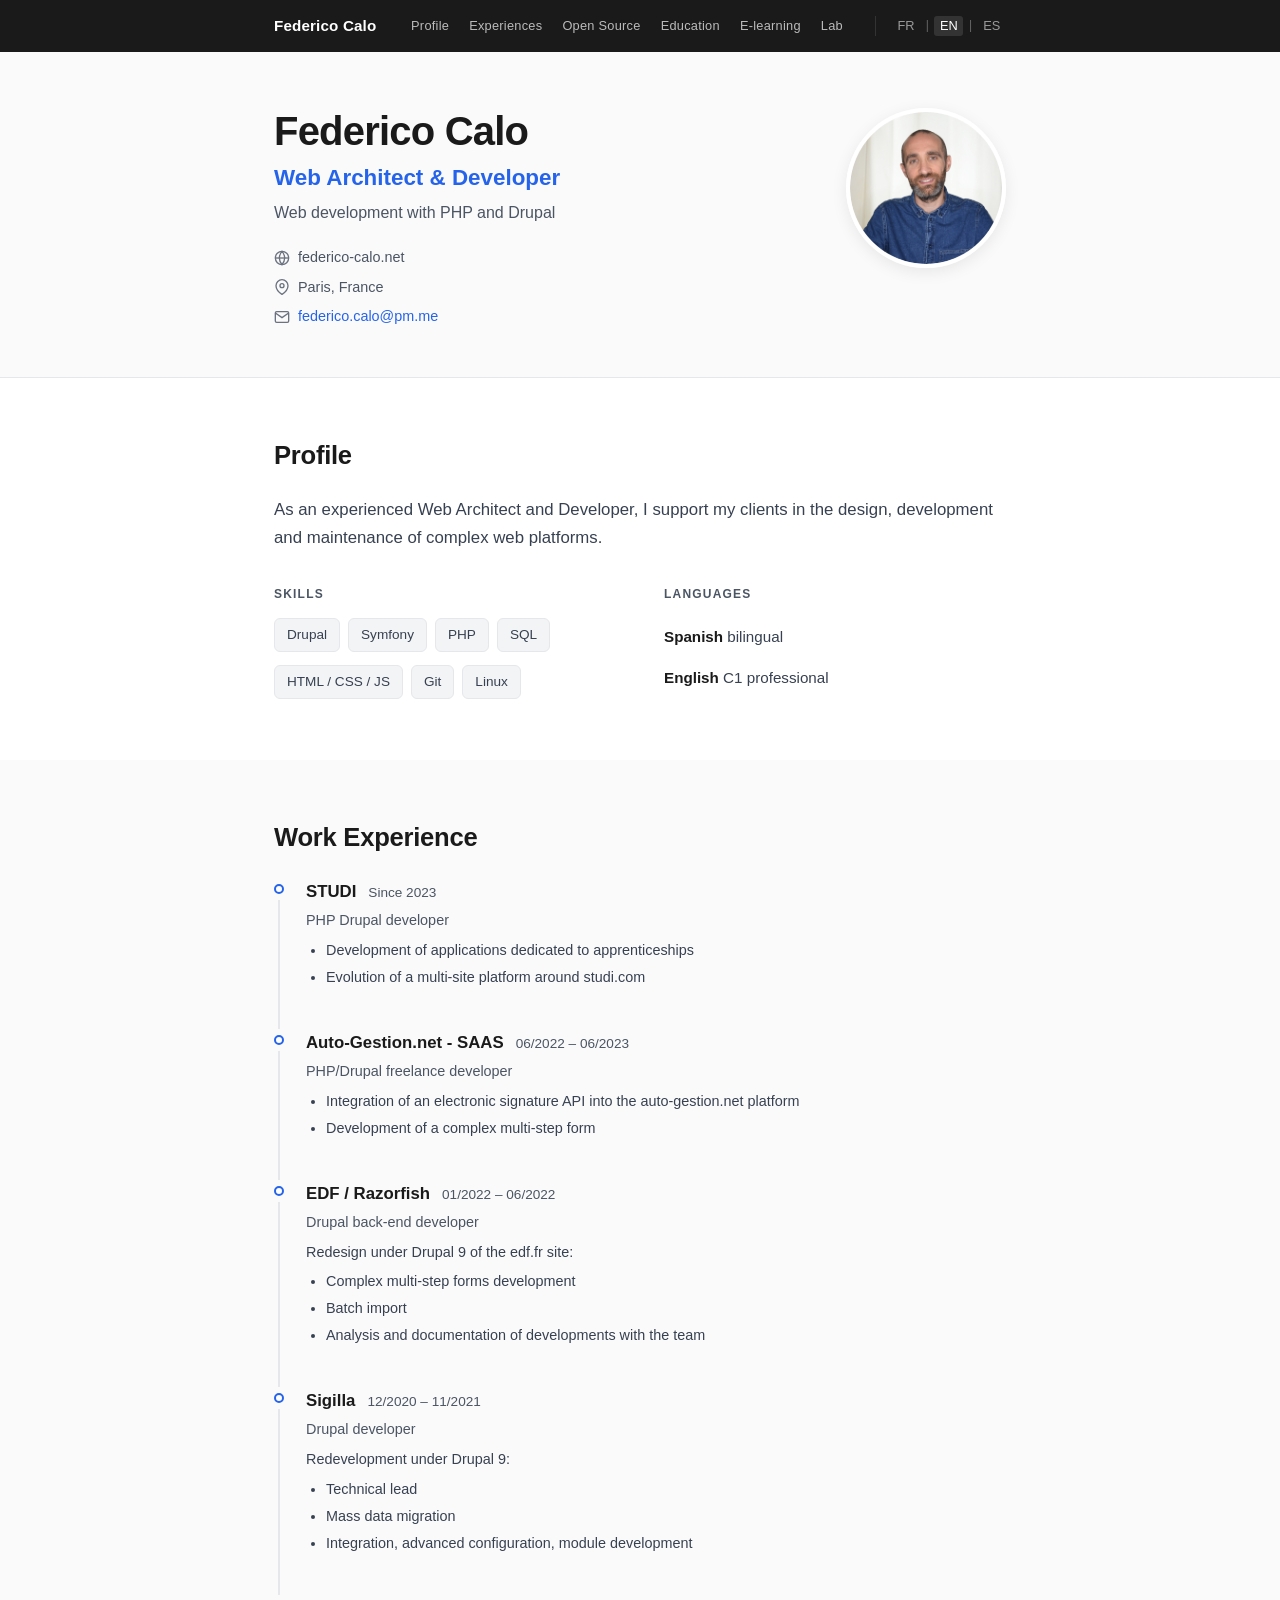
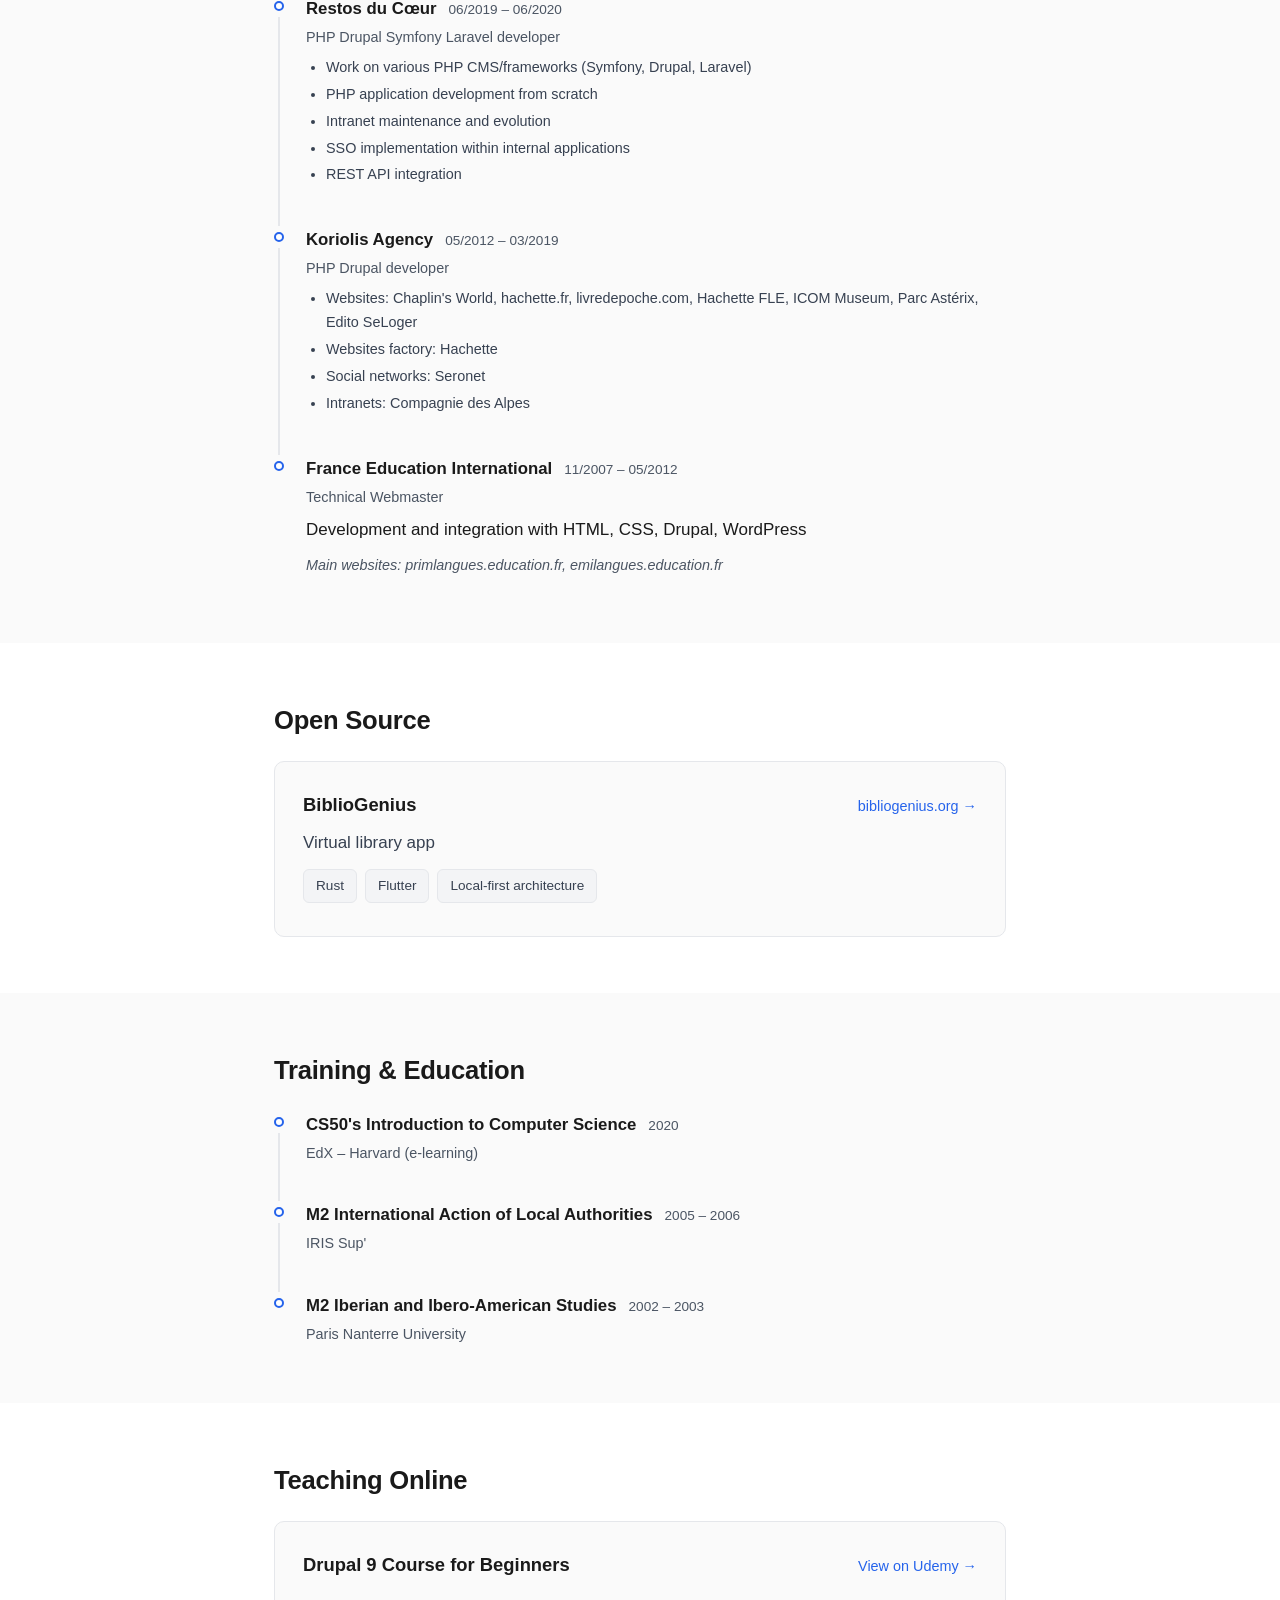
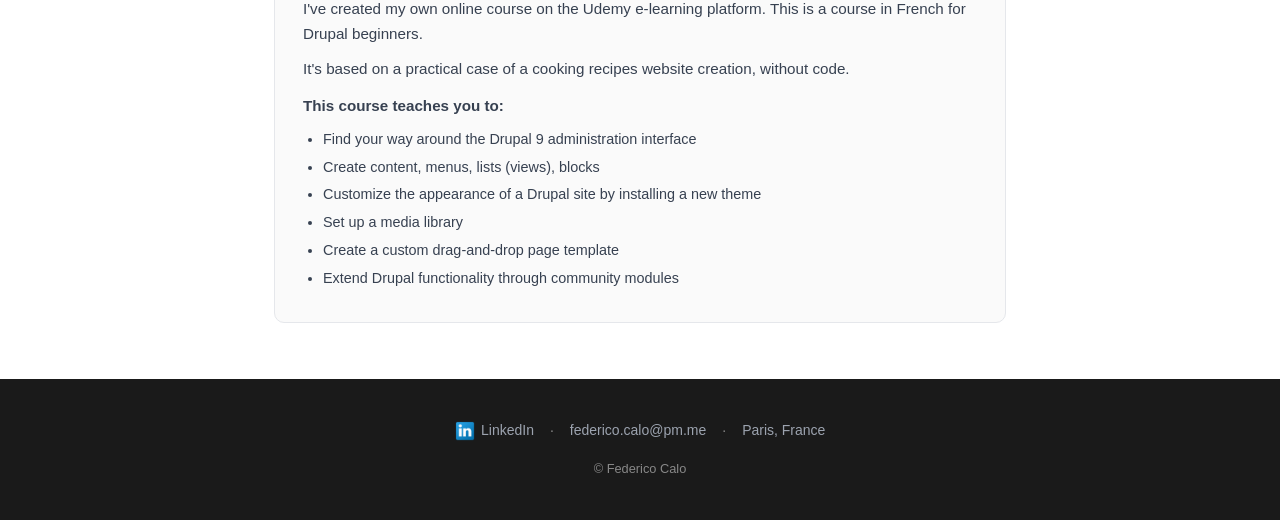
==== commit 5ab2a03f: "Refonte complète : Nuxt vers HTML/CSS/JS statique             - Site statique trilingue (FR/EN/ES) s" ====
--- a/index.html
+++ b/index.html
@@ -1,23 +1,589 @@
-<!doctype html>
-<html data-n-head-ssr lang="fr" data-n-head="%7B%22lang%22:%7B%22ssr%22:%22fr%22%7D%7D">
-  <head>
-    <title>Federico Calo - Développeur PHP Drupal</title><meta data-n-head="ssr" charset="utf-8"><meta data-n-head="ssr" name="viewport" content="width=device-width,initial-scale=1"><meta data-n-head="ssr" name="format-detection" content="telephone=no"><meta data-n-head="ssr" data-hid="description" name="description" content="Développeur web indépendant à Paris, France, avec plus de 10 ans d'expérience sur Drupal et PHP"><link data-n-head="ssr" rel="icon" type="image/x-icon" href="/favicon.ico"><link rel="preload" href="/_nuxt/48e51f8.js" as="script"><link rel="preload" href="/_nuxt/86f8a9f.js" as="script"><link rel="preload" href="/_nuxt/c51788e.js" as="script"><link rel="preload" href="/_nuxt/a81446a.js" as="script"><link rel="preload" href="/_nuxt/cb05a8f.js" as="script"><style data-vue-ssr-id="71f83a6d:0 32df6d42:0 fa7ff0ca:0 56b15182:0 257af960:0 20c104f8:0">@charset "UTF-8";/*!
- * Bootstrap v4.6.1 (https://getbootstrap.com/)
- * Copyright 2011-2021 The Bootstrap Authors
- * Copyright 2011-2021 Twitter, Inc.
- * Licensed under MIT (https://github.com/twbs/bootstrap/blob/main/LICENSE)
- */:root{--blue:#007bff;--indigo:#6610f2;--purple:#6f42c1;--pink:#e83e8c;--red:#dc3545;--orange:#fd7e14;--yellow:#ffc107;--green:#28a745;--teal:#20c997;--cyan:#17a2b8;--white:#fff;--gray:#6c757d;--gray-dark:#343a40;--primary:#007bff;--secondary:#6c757d;--success:#28a745;--info:#17a2b8;--warning:#ffc107;--danger:#dc3545;--light:#f8f9fa;--dark:#343a40;--breakpoint-xs:0;--breakpoint-sm:576px;--breakpoint-md:768px;--breakpoint-lg:992px;--breakpoint-xl:1200px;--font-family-sans-serif:-apple-system,BlinkMacSystemFont,"Segoe UI",Roboto,"Helvetica Neue",Arial,"Noto Sans","Liberation Sans",sans-serif,"Apple Color Emoji","Segoe UI Emoji","Segoe UI Symbol","Noto Color Emoji";--font-family-monospace:SFMono-Regular,Menlo,Monaco,Consolas,"Liberation Mono","Courier New",monospace}*,:after,:before{box-sizing:border-box}html{font-family:sans-serif;line-height:1.15;-webkit-text-size-adjust:100%;-webkit-tap-highlight-color:transparent}article,aside,figcaption,figure,footer,header,hgroup,main,nav,section{display:block}body{margin:0;font-family:-apple-system,BlinkMacSystemFont,"Segoe UI",Roboto,"Helvetica Neue",Arial,"Noto Sans","Liberation Sans",sans-serif,"Apple Color Emoji","Segoe UI Emoji","Segoe UI Symbol","Noto Color Emoji";font-size:1rem;font-weight:400;line-height:1.5;color:#212529;text-align:left;background-color:#fff}[tabindex="-1"]:focus:not(.focus-visible),[tabindex="-1"]:focus:not(:focus-visible){outline:0!important}hr{box-sizing:content-box;height:0;overflow:visible}h1,h2,h3,h4,h5,h6{margin-top:0;margin-bottom:.5rem}p{margin-top:0;margin-bottom:1rem}abbr[data-original-title],abbr[title]{text-decoration:underline;-webkit-text-decoration:underline dotted;text-decoration:underline dotted;cursor:help;border-bottom:0;-webkit-text-decoration-skip-ink:none;text-decoration-skip-ink:none}address{font-style:normal;line-height:inherit}address,dl,ol,ul{margin-bottom:1rem}dl,ol,ul{margin-top:0}ol ol,ol ul,ul ol,ul ul{margin-bottom:0}dt{font-weight:700}dd{margin-bottom:.5rem;margin-left:0}blockquote{margin:0 0 1rem}b,strong{font-weight:bolder}small{font-size:80%}sub,sup{position:relative;font-size:75%;line-height:0;vertical-align:baseline}sub{bottom:-.25em}sup{top:-.5em}a{color:#007bff;text-decoration:none;background-color:transparent}a:hover{color:#0056b3;text-decoration:underline}a:not([href]):not([class]),a:not([href]):not([class]):hover{color:inherit;text-decoration:none}code,kbd,pre,samp{font-family:SFMono-Regular,Menlo,Monaco,Consolas,"Liberation Mono","Courier New",monospace;font-size:1em}pre{margin-top:0;margin-bottom:1rem;overflow:auto;-ms-overflow-style:scrollbar}figure{margin:0 0 1rem}img{border-style:none}img,svg{vertical-align:middle}svg{overflow:hidden}table{border-collapse:collapse}caption{padding-top:.75rem;padding-bottom:.75rem;color:#6c757d;text-align:left;caption-side:bottom}th{text-align:inherit;text-align:-webkit-match-parent}label{display:inline-block;margin-bottom:.5rem}button{border-radius:0}button:focus:not(.focus-visible),button:focus:not(:focus-visible){outline:0}button,input,optgroup,select,textarea{margin:0;font-family:inherit;font-size:inherit;line-height:inherit}button,input{overflow:visible}button,select{text-transform:none}[role=button]{cursor:pointer}select{word-wrap:normal}[type=button],[type=reset],[type=submit],button{-webkit-appearance:button}[type=button]:not(:disabled),[type=reset]:not(:disabled),[type=submit]:not(:disabled),button:not(:disabled){cursor:pointer}[type=button]::-moz-focus-inner,[type=reset]::-moz-focus-inner,[type=submit]::-moz-focus-inner,button::-moz-focus-inner{padding:0;border-style:none}input[type=checkbox],input[type=radio]{box-sizing:border-box;padding:0}textarea{overflow:auto;resize:vertical}fieldset{min-width:0;padding:0;margin:0;border:0}legend{display:block;width:100%;max-width:100%;padding:0;margin-bottom:.5rem;font-size:1.5rem;line-height:inherit;color:inherit;white-space:normal}progress{vertical-align:baseline}[type=number]::-webkit-inner-spin-button,[type=number]::-webkit-outer-spin-button{height:auto}[type=search]{outline-offset:-2px;-webkit-appearance:none}[type=search]::-webkit-search-decoration{-webkit-appearance:none}::-webkit-file-upload-button{font:inherit;-webkit-appearance:button}output{display:inline-block}summary{display:list-item;cursor:pointer}template{display:none}[hidden]{display:none!important}.h1,.h2,.h3,.h4,.h5,.h6,h1,h2,h3,h4,h5,h6{margin-bottom:.5rem;font-weight:500;line-height:1.2}.h1,h1{font-size:2.5rem}.h2,h2{font-size:2rem}.h3,h3{font-size:1.75rem}.h4,h4{font-size:1.5rem}.h5,h5{font-size:1.25rem}.h6,h6{font-size:1rem}.lead{font-size:1.25rem;font-weight:300}.display-1{font-size:6rem}.display-1,.display-2{font-weight:300;line-height:1.2}.display-2{font-size:5.5rem}.display-3{font-size:4.5rem}.display-3,.display-4{font-weight:300;line-height:1.2}.display-4{font-size:3.5rem}hr{margin-top:1rem;margin-bottom:1rem;border:0;border-top:1px solid rgba(0,0,0,.1)}.small,small{font-size:80%;font-weight:400}.mark,mark{padding:.2em;background-color:#fcf8e3}.list-inline,.list-unstyled{padding-left:0;list-style:none}.list-inline-item{display:inline-block}.list-inline-item:not(:last-child){margin-right:.5rem}.initialism{font-size:90%;text-transform:uppercase}.blockquote{margin-bottom:1rem;font-size:1.25rem}.blockquote-footer{display:block;font-size:80%;color:#6c757d}.blockquote-footer:before{content:"\2014\00A0"}.img-fluid,.img-thumbnail{max-width:100%;height:auto}.img-thumbnail{padding:.25rem;background-color:#fff;border:1px solid #dee2e6;border-radius:.25rem}.figure{display:inline-block}.figure-img{margin-bottom:.5rem;line-height:1}.figure-caption{font-size:90%;color:#6c757d}code{font-size:87.5%;color:#e83e8c;word-wrap:break-word}a>code{color:inherit}kbd{padding:.2rem .4rem;font-size:87.5%;color:#fff;background-color:#212529;border-radius:.2rem}kbd kbd{padding:0;font-size:100%;font-weight:700}pre{display:block;font-size:87.5%;color:#212529}pre code{font-size:inherit;color:inherit;word-break:normal}.pre-scrollable{max-height:340px;overflow-y:scroll}.container,.container-fluid,.container-lg,.container-md,.container-sm,.container-xl{width:100%;padding-right:15px;padding-left:15px;margin-right:auto;margin-left:auto}@media (min-width:576px){.container,.container-sm{max-width:540px}}@media (min-width:768px){.container,.container-md,.container-sm{max-width:720px}}@media (min-width:992px){.container,.container-lg,.container-md,.container-sm{max-width:960px}}@media (min-width:1200px){.container,.container-lg,.container-md,.container-sm,.container-xl{max-width:1140px}}.row{display:flex;flex-wrap:wrap;margin-right:-15px;margin-left:-15px}.no-gutters{margin-right:0;margin-left:0}.no-gutters>.col,.no-gutters>[class*=col-]{padding-right:0;padding-left:0}.col,.col-1,.col-10,.col-11,.col-12,.col-2,.col-3,.col-4,.col-5,.col-6,.col-7,.col-8,.col-9,.col-auto,.col-lg,.col-lg-1,.col-lg-10,.col-lg-11,.col-lg-12,.col-lg-2,.col-lg-3,.col-lg-4,.col-lg-5,.col-lg-6,.col-lg-7,.col-lg-8,.col-lg-9,.col-lg-auto,.col-md,.col-md-1,.col-md-10,.col-md-11,.col-md-12,.col-md-2,.col-md-3,.col-md-4,.col-md-5,.col-md-6,.col-md-7,.col-md-8,.col-md-9,.col-md-auto,.col-sm,.col-sm-1,.col-sm-10,.col-sm-11,.col-sm-12,.col-sm-2,.col-sm-3,.col-sm-4,.col-sm-5,.col-sm-6,.col-sm-7,.col-sm-8,.col-sm-9,.col-sm-auto,.col-xl,.col-xl-1,.col-xl-10,.col-xl-11,.col-xl-12,.col-xl-2,.col-xl-3,.col-xl-4,.col-xl-5,.col-xl-6,.col-xl-7,.col-xl-8,.col-xl-9,.col-xl-auto{position:relative;width:100%;padding-right:15px;padding-left:15px}.col{flex-basis:0;flex-grow:1;max-width:100%}.row-cols-1>*{flex:0 0 100%;max-width:100%}.row-cols-2>*{flex:0 0 50%;max-width:50%}.row-cols-3>*{flex:0 0 33.333333%;max-width:33.333333%}.row-cols-4>*{flex:0 0 25%;max-width:25%}.row-cols-5>*{flex:0 0 20%;max-width:20%}.row-cols-6>*{flex:0 0 16.666667%;max-width:16.666667%}.col-auto{flex:0 0 auto;width:auto;max-width:100%}.col-1{flex:0 0 8.333333%;max-width:8.333333%}.col-2{flex:0 0 16.666667%;max-width:16.666667%}.col-3{flex:0 0 25%;max-width:25%}.col-4{flex:0 0 33.333333%;max-width:33.333333%}.col-5{flex:0 0 41.666667%;max-width:41.666667%}.col-6{flex:0 0 50%;max-width:50%}.col-7{flex:0 0 58.333333%;max-width:58.333333%}.col-8{flex:0 0 66.666667%;max-width:66.666667%}.col-9{flex:0 0 75%;max-width:75%}.col-10{flex:0 0 83.333333%;max-width:83.333333%}.col-11{flex:0 0 91.666667%;max-width:91.666667%}.col-12{flex:0 0 100%;max-width:100%}.order-first{order:-1}.order-last{order:13}.order-0{order:0}.order-1{order:1}.order-2{order:2}.order-3{order:3}.order-4{order:4}.order-5{order:5}.order-6{order:6}.order-7{order:7}.order-8{order:8}.order-9{order:9}.order-10{order:10}.order-11{order:11}.order-12{order:12}.offset-1{margin-left:8.333333%}.offset-2{margin-left:16.666667%}.offset-3{margin-left:25%}.offset-4{margin-left:33.333333%}.offset-5{margin-left:41.666667%}.offset-6{margin-left:50%}.offset-7{margin-left:58.333333%}.offset-8{margin-left:66.666667%}.offset-9{margin-left:75%}.offset-10{margin-left:83.333333%}.offset-11{margin-left:91.666667%}@media (min-width:576px){.col-sm{flex-basis:0;flex-grow:1;max-width:100%}.row-cols-sm-1>*{flex:0 0 100%;max-width:100%}.row-cols-sm-2>*{flex:0 0 50%;max-width:50%}.row-cols-sm-3>*{flex:0 0 33.333333%;max-width:33.333333%}.row-cols-sm-4>*{flex:0 0 25%;max-width:25%}.row-cols-sm-5>*{flex:0 0 20%;max-width:20%}.row-cols-sm-6>*{flex:0 0 16.666667%;max-width:16.666667%}.col-sm-auto{flex:0 0 auto;width:auto;max-width:100%}.col-sm-1{flex:0 0 8.333333%;max-width:8.333333%}.col-sm-2{flex:0 0 16.666667%;max-width:16.666667%}.col-sm-3{flex:0 0 25%;max-width:25%}.col-sm-4{flex:0 0 33.333333%;max-width:33.333333%}.col-sm-5{flex:0 0 41.666667%;max-width:41.666667%}.col-sm-6{flex:0 0 50%;max-width:50%}.col-sm-7{flex:0 0 58.333333%;max-width:58.333333%}.col-sm-8{flex:0 0 66.666667%;max-width:66.666667%}.col-sm-9{flex:0 0 75%;max-width:75%}.col-sm-10{flex:0 0 83.333333%;max-width:83.333333%}.col-sm-11{flex:0 0 91.666667%;max-width:91.666667%}.col-sm-12{flex:0 0 100%;max-width:100%}.order-sm-first{order:-1}.order-sm-last{order:13}.order-sm-0{order:0}.order-sm-1{order:1}.order-sm-2{order:2}.order-sm-3{order:3}.order-sm-4{order:4}.order-sm-5{order:5}.order-sm-6{order:6}.order-sm-7{order:7}.order-sm-8{order:8}.order-sm-9{order:9}.order-sm-10{order:10}.order-sm-11{order:11}.order-sm-12{order:12}.offset-sm-0{margin-left:0}.offset-sm-1{margin-left:8.333333%}.offset-sm-2{margin-left:16.666667%}.offset-sm-3{margin-left:25%}.offset-sm-4{margin-left:33.333333%}.offset-sm-5{margin-left:41.666667%}.offset-sm-6{margin-left:50%}.offset-sm-7{margin-left:58.333333%}.offset-sm-8{margin-left:66.666667%}.offset-sm-9{margin-left:75%}.offset-sm-10{margin-left:83.333333%}.offset-sm-11{margin-left:91.666667%}}@media (min-width:768px){.col-md{flex-basis:0;flex-grow:1;max-width:100%}.row-cols-md-1>*{flex:0 0 100%;max-width:100%}.row-cols-md-2>*{flex:0 0 50%;max-width:50%}.row-cols-md-3>*{flex:0 0 33.333333%;max-width:33.333333%}.row-cols-md-4>*{flex:0 0 25%;max-width:25%}.row-cols-md-5>*{flex:0 0 20%;max-width:20%}.row-cols-md-6>*{flex:0 0 16.666667%;max-width:16.666667%}.col-md-auto{flex:0 0 auto;width:auto;max-width:100%}.col-md-1{flex:0 0 8.333333%;max-width:8.333333%}.col-md-2{flex:0 0 16.666667%;max-width:16.666667%}.col-md-3{flex:0 0 25%;max-width:25%}.col-md-4{flex:0 0 33.333333%;max-width:33.333333%}.col-md-5{flex:0 0 41.666667%;max-width:41.666667%}.col-md-6{flex:0 0 50%;max-width:50%}.col-md-7{flex:0 0 58.333333%;max-width:58.333333%}.col-md-8{flex:0 0 66.666667%;max-width:66.666667%}.col-md-9{flex:0 0 75%;max-width:75%}.col-md-10{flex:0 0 83.333333%;max-width:83.333333%}.col-md-11{flex:0 0 91.666667%;max-width:91.666667%}.col-md-12{flex:0 0 100%;max-width:100%}.order-md-first{order:-1}.order-md-last{order:13}.order-md-0{order:0}.order-md-1{order:1}.order-md-2{order:2}.order-md-3{order:3}.order-md-4{order:4}.order-md-5{order:5}.order-md-6{order:6}.order-md-7{order:7}.order-md-8{order:8}.order-md-9{order:9}.order-md-10{order:10}.order-md-11{order:11}.order-md-12{order:12}.offset-md-0{margin-left:0}.offset-md-1{margin-left:8.333333%}.offset-md-2{margin-left:16.666667%}.offset-md-3{margin-left:25%}.offset-md-4{margin-left:33.333333%}.offset-md-5{margin-left:41.666667%}.offset-md-6{margin-left:50%}.offset-md-7{margin-left:58.333333%}.offset-md-8{margin-left:66.666667%}.offset-md-9{margin-left:75%}.offset-md-10{margin-left:83.333333%}.offset-md-11{margin-left:91.666667%}}@media (min-width:992px){.col-lg{flex-basis:0;flex-grow:1;max-width:100%}.row-cols-lg-1>*{flex:0 0 100%;max-width:100%}.row-cols-lg-2>*{flex:0 0 50%;max-width:50%}.row-cols-lg-3>*{flex:0 0 33.333333%;max-width:33.333333%}.row-cols-lg-4>*{flex:0 0 25%;max-width:25%}.row-cols-lg-5>*{flex:0 0 20%;max-width:20%}.row-cols-lg-6>*{flex:0 0 16.666667%;max-width:16.666667%}.col-lg-auto{flex:0 0 auto;width:auto;max-width:100%}.col-lg-1{flex:0 0 8.333333%;max-width:8.333333%}.col-lg-2{flex:0 0 16.666667%;max-width:16.666667%}.col-lg-3{flex:0 0 25%;max-width:25%}.col-lg-4{flex:0 0 33.333333%;max-width:33.333333%}.col-lg-5{flex:0 0 41.666667%;max-width:41.666667%}.col-lg-6{flex:0 0 50%;max-width:50%}.col-lg-7{flex:0 0 58.333333%;max-width:58.333333%}.col-lg-8{flex:0 0 66.666667%;max-width:66.666667%}.col-lg-9{flex:0 0 75%;max-width:75%}.col-lg-10{flex:0 0 83.333333%;max-width:83.333333%}.col-lg-11{flex:0 0 91.666667%;max-width:91.666667%}.col-lg-12{flex:0 0 100%;max-width:100%}.order-lg-first{order:-1}.order-lg-last{order:13}.order-lg-0{order:0}.order-lg-1{order:1}.order-lg-2{order:2}.order-lg-3{order:3}.order-lg-4{order:4}.order-lg-5{order:5}.order-lg-6{order:6}.order-lg-7{order:7}.order-lg-8{order:8}.order-lg-9{order:9}.order-lg-10{order:10}.order-lg-11{order:11}.order-lg-12{order:12}.offset-lg-0{margin-left:0}.offset-lg-1{margin-left:8.333333%}.offset-lg-2{margin-left:16.666667%}.offset-lg-3{margin-left:25%}.offset-lg-4{margin-left:33.333333%}.offset-lg-5{margin-left:41.666667%}.offset-lg-6{margin-left:50%}.offset-lg-7{margin-left:58.333333%}.offset-lg-8{margin-left:66.666667%}.offset-lg-9{margin-left:75%}.offset-lg-10{margin-left:83.333333%}.offset-lg-11{margin-left:91.666667%}}@media (min-width:1200px){.col-xl{flex-basis:0;flex-grow:1;max-width:100%}.row-cols-xl-1>*{flex:0 0 100%;max-width:100%}.row-cols-xl-2>*{flex:0 0 50%;max-width:50%}.row-cols-xl-3>*{flex:0 0 33.333333%;max-width:33.333333%}.row-cols-xl-4>*{flex:0 0 25%;max-width:25%}.row-cols-xl-5>*{flex:0 0 20%;max-width:20%}.row-cols-xl-6>*{flex:0 0 16.666667%;max-width:16.666667%}.col-xl-auto{flex:0 0 auto;width:auto;max-width:100%}.col-xl-1{flex:0 0 8.333333%;max-width:8.333333%}.col-xl-2{flex:0 0 16.666667%;max-width:16.666667%}.col-xl-3{flex:0 0 25%;max-width:25%}.col-xl-4{flex:0 0 33.333333%;max-width:33.333333%}.col-xl-5{flex:0 0 41.666667%;max-width:41.666667%}.col-xl-6{flex:0 0 50%;max-width:50%}.col-xl-7{flex:0 0 58.333333%;max-width:58.333333%}.col-xl-8{flex:0 0 66.666667%;max-width:66.666667%}.col-xl-9{flex:0 0 75%;max-width:75%}.col-xl-10{flex:0 0 83.333333%;max-width:83.333333%}.col-xl-11{flex:0 0 91.666667%;max-width:91.666667%}.col-xl-12{flex:0 0 100%;max-width:100%}.order-xl-first{order:-1}.order-xl-last{order:13}.order-xl-0{order:0}.order-xl-1{order:1}.order-xl-2{order:2}.order-xl-3{order:3}.order-xl-4{order:4}.order-xl-5{order:5}.order-xl-6{order:6}.order-xl-7{order:7}.order-xl-8{order:8}.order-xl-9{order:9}.order-xl-10{order:10}.order-xl-11{order:11}.order-xl-12{order:12}.offset-xl-0{margin-left:0}.offset-xl-1{margin-left:8.333333%}.offset-xl-2{margin-left:16.666667%}.offset-xl-3{margin-left:25%}.offset-xl-4{margin-left:33.333333%}.offset-xl-5{margin-left:41.666667%}.offset-xl-6{margin-left:50%}.offset-xl-7{margin-left:58.333333%}.offset-xl-8{margin-left:66.666667%}.offset-xl-9{margin-left:75%}.offset-xl-10{margin-left:83.333333%}.offset-xl-11{margin-left:91.666667%}}.table{width:100%;margin-bottom:1rem;color:#212529}.table td,.table th{padding:.75rem;vertical-align:top;border-top:1px solid #dee2e6}.table thead th{vertical-align:bottom;border-bottom:2px solid #dee2e6}.table tbody+tbody{border-top:2px solid #dee2e6}.table-sm td,.table-sm th{padding:.3rem}.table-bordered,.table-bordered td,.table-bordered th{border:1px solid #dee2e6}.table-bordered thead td,.table-bordered thead th{border-bottom-width:2px}.table-borderless tbody+tbody,.table-borderless td,.table-borderless th,.table-borderless thead th{border:0}.table-striped tbody tr:nth-of-type(odd){background-color:rgba(0,0,0,.05)}.table-hover tbody tr:hover{color:#212529;background-color:rgba(0,0,0,.075)}.table-primary,.table-primary>td,.table-primary>th{background-color:#b8daff}.table-primary tbody+tbody,.table-primary td,.table-primary th,.table-primary thead th{border-color:#7abaff}.table-hover .table-primary:hover,.table-hover .table-primary:hover>td,.table-hover .table-primary:hover>th{background-color:#9fcdff}.table-secondary,.table-secondary>td,.table-secondary>th{background-color:#d6d8db}.table-secondary tbody+tbody,.table-secondary td,.table-secondary th,.table-secondary thead th{border-color:#b3b7bb}.table-hover .table-secondary:hover,.table-hover .table-secondary:hover>td,.table-hover .table-secondary:hover>th{background-color:#c8cbcf}.table-success,.table-success>td,.table-success>th{background-color:#c3e6cb}.table-success tbody+tbody,.table-success td,.table-success th,.table-success thead th{border-color:#8fd19e}.table-hover .table-success:hover,.table-hover .table-success:hover>td,.table-hover .table-success:hover>th{background-color:#b1dfbb}.table-info,.table-info>td,.table-info>th{background-color:#bee5eb}.table-info tbody+tbody,.table-info td,.table-info th,.table-info thead th{border-color:#86cfda}.table-hover .table-info:hover,.table-hover .table-info:hover>td,.table-hover .table-info:hover>th{background-color:#abdde5}.table-warning,.table-warning>td,.table-warning>th{background-color:#ffeeba}.table-warning tbody+tbody,.table-warning td,.table-warning th,.table-warning thead th{border-color:#ffdf7e}.table-hover .table-warning:hover,.table-hover .table-warning:hover>td,.table-hover .table-warning:hover>th{background-color:#ffe8a1}.table-danger,.table-danger>td,.table-danger>th{background-color:#f5c6cb}.table-danger tbody+tbody,.table-danger td,.table-danger th,.table-danger thead th{border-color:#ed969e}.table-hover .table-danger:hover,.table-hover .table-danger:hover>td,.table-hover .table-danger:hover>th{background-color:#f1b0b7}.table-light,.table-light>td,.table-light>th{background-color:#fdfdfe}.table-light tbody+tbody,.table-light td,.table-light th,.table-light thead th{border-color:#fbfcfc}.table-hover .table-light:hover,.table-hover .table-light:hover>td,.table-hover .table-light:hover>th{background-color:#ececf6}.table-dark,.table-dark>td,.table-dark>th{background-color:#c6c8ca}.table-dark tbody+tbody,.table-dark td,.table-dark th,.table-dark thead th{border-color:#95999c}.table-hover .table-dark:hover,.table-hover .table-dark:hover>td,.table-hover .table-dark:hover>th{background-color:#b9bbbe}.table-active,.table-active>td,.table-active>th,.table-hover .table-active:hover,.table-hover .table-active:hover>td,.table-hover .table-active:hover>th{background-color:rgba(0,0,0,.075)}.table .thead-dark th{color:#fff;background-color:#343a40;border-color:#454d55}.table .thead-light th{color:#495057;background-color:#e9ecef;border-color:#dee2e6}.table-dark{color:#fff;background-color:#343a40}.table-dark td,.table-dark th,.table-dark thead th{border-color:#454d55}.table-dark.table-bordered{border:0}.table-dark.table-striped tbody tr:nth-of-type(odd){background-color:hsla(0,0%,100%,.05)}.table-dark.table-hover tbody tr:hover{color:#fff;background-color:hsla(0,0%,100%,.075)}@media (max-width:575.98px){.table-responsive-sm{display:block;width:100%;overflow-x:auto;-webkit-overflow-scrolling:touch}.table-responsive-sm>.table-bordered{border:0}}@media (max-width:767.98px){.table-responsive-md{display:block;width:100%;overflow-x:auto;-webkit-overflow-scrolling:touch}.table-responsive-md>.table-bordered{border:0}}@media (max-width:991.98px){.table-responsive-lg{display:block;width:100%;overflow-x:auto;-webkit-overflow-scrolling:touch}.table-responsive-lg>.table-bordered{border:0}}@media (max-width:1199.98px){.table-responsive-xl{display:block;width:100%;overflow-x:auto;-webkit-overflow-scrolling:touch}.table-responsive-xl>.table-bordered{border:0}}.table-responsive{display:block;width:100%;overflow-x:auto;-webkit-overflow-scrolling:touch}.table-responsive>.table-bordered{border:0}.form-control{display:block;width:100%;height:calc(1.5em + .75rem + 2px);padding:.375rem .75rem;font-size:1rem;font-weight:400;line-height:1.5;color:#495057;background-color:#fff;background-clip:padding-box;border:1px solid #ced4da;border-radius:.25rem;transition:border-color .15s ease-in-out,box-shadow .15s ease-in-out}@media (prefers-reduced-motion:reduce){.form-control{transition:none}}.form-control::-ms-expand{background-color:transparent;border:0}.form-control:focus{color:#495057;background-color:#fff;border-color:#80bdff;outline:0;box-shadow:0 0 0 .2rem rgba(0,123,255,.25)}.form-control::-moz-placeholder{color:#6c757d;opacity:1}.form-control:-ms-input-placeholder{color:#6c757d;opacity:1}.form-control::placeholder{color:#6c757d;opacity:1}.form-control:disabled,.form-control[readonly]{background-color:#e9ecef;opacity:1}input[type=date].form-control,input[type=datetime-local].form-control,input[type=month].form-control,input[type=time].form-control{-webkit-appearance:none;-moz-appearance:none;appearance:none}select.form-control:-moz-focusring{color:transparent;text-shadow:0 0 0 #495057}select.form-control:focus::-ms-value{color:#495057;background-color:#fff}.form-control-file,.form-control-range{display:block;width:100%}.col-form-label{padding-top:calc(.375rem + 1px);padding-bottom:calc(.375rem + 1px);margin-bottom:0;font-size:inherit;line-height:1.5}.col-form-label-lg{padding-top:calc(.5rem + 1px);padding-bottom:calc(.5rem + 1px);font-size:1.25rem;line-height:1.5}.col-form-label-sm{padding-top:calc(.25rem + 1px);padding-bottom:calc(.25rem + 1px);font-size:.875rem;line-height:1.5}.form-control-plaintext{display:block;width:100%;padding:.375rem 0;margin-bottom:0;font-size:1rem;line-height:1.5;color:#212529;background-color:transparent;border:solid transparent;border-width:1px 0}.form-control-plaintext.form-control-lg,.form-control-plaintext.form-control-sm{padding-right:0;padding-left:0}.form-control-sm{height:calc(1.5em + .5rem + 2px);padding:.25rem .5rem;font-size:.875rem;line-height:1.5;border-radius:.2rem}.form-control-lg{height:calc(1.5em + 1rem + 2px);padding:.5rem 1rem;font-size:1.25rem;line-height:1.5;border-radius:.3rem}select.form-control[multiple],select.form-control[size],textarea.form-control{height:auto}.form-group{margin-bottom:1rem}.form-text{display:block;margin-top:.25rem}.form-row{display:flex;flex-wrap:wrap;margin-right:-5px;margin-left:-5px}.form-row>.col,.form-row>[class*=col-]{padding-right:5px;padding-left:5px}.form-check{position:relative;display:block;padding-left:1.25rem}.form-check-input{position:absolute;margin-top:.3rem;margin-left:-1.25rem}.form-check-input:disabled~.form-check-label,.form-check-input[disabled]~.form-check-label{color:#6c757d}.form-check-label{margin-bottom:0}.form-check-inline{display:inline-flex;align-items:center;padding-left:0;margin-right:.75rem}.form-check-inline .form-check-input{position:static;margin-top:0;margin-right:.3125rem;margin-left:0}.valid-feedback{display:none;width:100%;margin-top:.25rem;font-size:80%;color:#28a745}.valid-tooltip{position:absolute;top:100%;left:0;z-index:5;display:none;max-width:100%;padding:.25rem .5rem;margin-top:.1rem;font-size:.875rem;line-height:1.5;color:#fff;background-color:rgba(40,167,69,.9);border-radius:.25rem}.form-row>.col>.valid-tooltip,.form-row>[class*=col-]>.valid-tooltip{left:5px}.is-valid~.valid-feedback,.is-valid~.valid-tooltip,.was-validated :valid~.valid-feedback,.was-validated :valid~.valid-tooltip{display:block}.form-control.is-valid,.was-validated .form-control:valid{border-color:#28a745;padding-right:calc(1.5em + .75rem)!important;background-image:url("data:image/svg+xml;charset=utf-8,%3Csvg xmlns='http://www.w3.org/2000/svg' width='8' height='8'%3E%3Cpath fill='%2328a745' d='M2.3 6.73L.6 4.53c-.4-1.04.46-1.4 1.1-.8l1.1 1.4 3.4-3.8c.6-.63 1.6-.27 1.2.7l-4 4.6c-.43.5-.8.4-1.1.1z'/%3E%3C/svg%3E");background-repeat:no-repeat;background-position:right calc(.375em + .1875rem) center;background-size:calc(.75em + .375rem) calc(.75em + .375rem)}.form-control.is-valid:focus,.was-validated .form-control:valid:focus{border-color:#28a745;box-shadow:0 0 0 .2rem rgba(40,167,69,.25)}.was-validated select.form-control:valid,select.form-control.is-valid{padding-right:3rem!important;background-position:right 1.5rem center}.was-validated textarea.form-control:valid,textarea.form-control.is-valid{padding-right:calc(1.5em + .75rem);background-position:top calc(.375em + .1875rem) right calc(.375em + .1875rem)}.custom-select.is-valid,.was-validated .custom-select:valid{border-color:#28a745;padding-right:calc(.75em + 2.3125rem)!important;background:url("data:image/svg+xml;charset=utf-8,%3Csvg xmlns='http://www.w3.org/2000/svg' width='4' height='5'%3E%3Cpath fill='%23343a40' d='M2 0L0 2h4zm0 5L0 3h4z'/%3E%3C/svg%3E") right .75rem center/8px 10px no-repeat,#fff url("data:image/svg+xml;charset=utf-8,%3Csvg xmlns='http://www.w3.org/2000/svg' width='8' height='8'%3E%3Cpath fill='%2328a745' d='M2.3 6.73L.6 4.53c-.4-1.04.46-1.4 1.1-.8l1.1 1.4 3.4-3.8c.6-.63 1.6-.27 1.2.7l-4 4.6c-.43.5-.8.4-1.1.1z'/%3E%3C/svg%3E") center right 1.75rem/calc(.75em + .375rem) calc(.75em + .375rem) no-repeat}.custom-select.is-valid:focus,.was-validated .custom-select:valid:focus{border-color:#28a745;box-shadow:0 0 0 .2rem rgba(40,167,69,.25)}.form-check-input.is-valid~.form-check-label,.was-validated .form-check-input:valid~.form-check-label{color:#28a745}.form-check-input.is-valid~.valid-feedback,.form-check-input.is-valid~.valid-tooltip,.was-validated .form-check-input:valid~.valid-feedback,.was-validated .form-check-input:valid~.valid-tooltip{display:block}.custom-control-input.is-valid~.custom-control-label,.was-validated .custom-control-input:valid~.custom-control-label{color:#28a745}.custom-control-input.is-valid~.custom-control-label:before,.was-validated .custom-control-input:valid~.custom-control-label:before{border-color:#28a745}.custom-control-input.is-valid:checked~.custom-control-label:before,.was-validated .custom-control-input:valid:checked~.custom-control-label:before{border-color:#34ce57;background-color:#34ce57}.custom-control-input.is-valid:focus~.custom-control-label:before,.was-validated .custom-control-input:valid:focus~.custom-control-label:before{box-shadow:0 0 0 .2rem rgba(40,167,69,.25)}.custom-control-input.is-valid:focus:not(:checked)~.custom-control-label:before,.custom-file-input.is-valid~.custom-file-label,.was-validated .custom-control-input:valid:focus:not(:checked)~.custom-control-label:before,.was-validated .custom-file-input:valid~.custom-file-label{border-color:#28a745}.custom-file-input.is-valid:focus~.custom-file-label,.was-validated .custom-file-input:valid:focus~.custom-file-label{border-color:#28a745;box-shadow:0 0 0 .2rem rgba(40,167,69,.25)}.invalid-feedback{display:none;width:100%;margin-top:.25rem;font-size:80%;color:#dc3545}.invalid-tooltip{position:absolute;top:100%;left:0;z-index:5;display:none;max-width:100%;padding:.25rem .5rem;margin-top:.1rem;font-size:.875rem;line-height:1.5;color:#fff;background-color:rgba(220,53,69,.9);border-radius:.25rem}.form-row>.col>.invalid-tooltip,.form-row>[class*=col-]>.invalid-tooltip{left:5px}.is-invalid~.invalid-feedback,.is-invalid~.invalid-tooltip,.was-validated :invalid~.invalid-feedback,.was-validated :invalid~.invalid-tooltip{display:block}.form-control.is-invalid,.was-validated .form-control:invalid{border-color:#dc3545;padding-right:calc(1.5em + .75rem)!important;background-image:url("data:image/svg+xml;charset=utf-8,%3Csvg xmlns='http://www.w3.org/2000/svg' width='12' height='12' fill='none' stroke='%23dc3545'%3E%3Ccircle cx='6' cy='6' r='4.5'/%3E%3Cpath stroke-linejoin='round' d='M5.8 3.6h.4L6 6.5z'/%3E%3Ccircle cx='6' cy='8.2' r='.6' fill='%23dc3545' stroke='none'/%3E%3C/svg%3E");background-repeat:no-repeat;background-position:right calc(.375em + .1875rem) center;background-size:calc(.75em + .375rem) calc(.75em + .375rem)}.form-control.is-invalid:focus,.was-validated .form-control:invalid:focus{border-color:#dc3545;box-shadow:0 0 0 .2rem rgba(220,53,69,.25)}.was-validated select.form-control:invalid,select.form-control.is-invalid{padding-right:3rem!important;background-position:right 1.5rem center}.was-validated textarea.form-control:invalid,textarea.form-control.is-invalid{padding-right:calc(1.5em + .75rem);background-position:top calc(.375em + .1875rem) right calc(.375em + .1875rem)}.custom-select.is-invalid,.was-validated .custom-select:invalid{border-color:#dc3545;padding-right:calc(.75em + 2.3125rem)!important;background:url("data:image/svg+xml;charset=utf-8,%3Csvg xmlns='http://www.w3.org/2000/svg' width='4' height='5'%3E%3Cpath fill='%23343a40' d='M2 0L0 2h4zm0 5L0 3h4z'/%3E%3C/svg%3E") right .75rem center/8px 10px no-repeat,#fff url("data:image/svg+xml;charset=utf-8,%3Csvg xmlns='http://www.w3.org/2000/svg' width='12' height='12' fill='none' stroke='%23dc3545'%3E%3Ccircle cx='6' cy='6' r='4.5'/%3E%3Cpath stroke-linejoin='round' d='M5.8 3.6h.4L6 6.5z'/%3E%3Ccircle cx='6' cy='8.2' r='.6' fill='%23dc3545' stroke='none'/%3E%3C/svg%3E") center right 1.75rem/calc(.75em + .375rem) calc(.75em + .375rem) no-repeat}.custom-select.is-invalid:focus,.was-validated .custom-select:invalid:focus{border-color:#dc3545;box-shadow:0 0 0 .2rem rgba(220,53,69,.25)}.form-check-input.is-invalid~.form-check-label,.was-validated .form-check-input:invalid~.form-check-label{color:#dc3545}.form-check-input.is-invalid~.invalid-feedback,.form-check-input.is-invalid~.invalid-tooltip,.was-validated .form-check-input:invalid~.invalid-feedback,.was-validated .form-check-input:invalid~.invalid-tooltip{display:block}.custom-control-input.is-invalid~.custom-control-label,.was-validated .custom-control-input:invalid~.custom-control-label{color:#dc3545}.custom-control-input.is-invalid~.custom-control-label:before,.was-validated .custom-control-input:invalid~.custom-control-label:before{border-color:#dc3545}.custom-control-input.is-invalid:checked~.custom-control-label:before,.was-validated .custom-control-input:invalid:checked~.custom-control-label:before{border-color:#e4606d;background-color:#e4606d}.custom-control-input.is-invalid:focus~.custom-control-label:before,.was-validated .custom-control-input:invalid:focus~.custom-control-label:before{box-shadow:0 0 0 .2rem rgba(220,53,69,.25)}.custom-control-input.is-invalid:focus:not(:checked)~.custom-control-label:before,.custom-file-input.is-invalid~.custom-file-label,.was-validated .custom-control-input:invalid:focus:not(:checked)~.custom-control-label:before,.was-validated .custom-file-input:invalid~.custom-file-label{border-color:#dc3545}.custom-file-input.is-invalid:focus~.custom-file-label,.was-validated .custom-file-input:invalid:focus~.custom-file-label{border-color:#dc3545;box-shadow:0 0 0 .2rem rgba(220,53,69,.25)}.form-inline{display:flex;flex-flow:row wrap;align-items:center}.form-inline .form-check{width:100%}@media (min-width:576px){.form-inline label{justify-content:center}.form-inline .form-group,.form-inline label{display:flex;align-items:center;margin-bottom:0}.form-inline .form-group{flex:0 0 auto;flex-flow:row wrap}.form-inline .form-control{display:inline-block;width:auto;vertical-align:middle}.form-inline .form-control-plaintext{display:inline-block}.form-inline .custom-select,.form-inline .input-group{width:auto}.form-inline .form-check{display:flex;align-items:center;justify-content:center;width:auto;padding-left:0}.form-inline .form-check-input{position:relative;flex-shrink:0;margin-top:0;margin-right:.25rem;margin-left:0}.form-inline .custom-control{align-items:center;justify-content:center}.form-inline .custom-control-label{margin-bottom:0}}.btn{display:inline-block;font-weight:400;color:#212529;text-align:center;vertical-align:middle;-webkit-user-select:none;-moz-user-select:none;-ms-user-select:none;user-select:none;background-color:transparent;border:1px solid transparent;padding:.375rem .75rem;font-size:1rem;line-height:1.5;border-radius:.25rem;transition:color .15s ease-in-out,background-color .15s ease-in-out,border-color .15s ease-in-out,box-shadow .15s ease-in-out}@media (prefers-reduced-motion:reduce){.btn{transition:none}}.btn:hover{color:#212529;text-decoration:none}.btn.focus,.btn:focus{outline:0;box-shadow:0 0 0 .2rem rgba(0,123,255,.25)}.btn.disabled,.btn:disabled{opacity:.65}.btn:not(:disabled):not(.disabled){cursor:pointer}a.btn.disabled,fieldset:disabled a.btn{pointer-events:none}.btn-primary{color:#fff;background-color:#007bff;border-color:#007bff}.btn-primary.focus,.btn-primary:focus,.btn-primary:hover{color:#fff;background-color:#0069d9;border-color:#0062cc}.btn-primary.focus,.btn-primary:focus{box-shadow:0 0 0 .2rem rgba(38,143,255,.5)}.btn-primary.disabled,.btn-primary:disabled{color:#fff;background-color:#007bff;border-color:#007bff}.btn-primary:not(:disabled):not(.disabled).active,.btn-primary:not(:disabled):not(.disabled):active,.show>.btn-primary.dropdown-toggle{color:#fff;background-color:#0062cc;border-color:#005cbf}.btn-primary:not(:disabled):not(.disabled).active:focus,.btn-primary:not(:disabled):not(.disabled):active:focus,.show>.btn-primary.dropdown-toggle:focus{box-shadow:0 0 0 .2rem rgba(38,143,255,.5)}.btn-secondary{color:#fff;background-color:#6c757d;border-color:#6c757d}.btn-secondary.focus,.btn-secondary:focus,.btn-secondary:hover{color:#fff;background-color:#5a6268;border-color:#545b62}.btn-secondary.focus,.btn-secondary:focus{box-shadow:0 0 0 .2rem rgba(130,138,145,.5)}.btn-secondary.disabled,.btn-secondary:disabled{color:#fff;background-color:#6c757d;border-color:#6c757d}.btn-secondary:not(:disabled):not(.disabled).active,.btn-secondary:not(:disabled):not(.disabled):active,.show>.btn-secondary.dropdown-toggle{color:#fff;background-color:#545b62;border-color:#4e555b}.btn-secondary:not(:disabled):not(.disabled).active:focus,.btn-secondary:not(:disabled):not(.disabled):active:focus,.show>.btn-secondary.dropdown-toggle:focus{box-shadow:0 0 0 .2rem rgba(130,138,145,.5)}.btn-success{color:#fff;background-color:#28a745;border-color:#28a745}.btn-success.focus,.btn-success:focus,.btn-success:hover{color:#fff;background-color:#218838;border-color:#1e7e34}.btn-success.focus,.btn-success:focus{box-shadow:0 0 0 .2rem rgba(72,180,97,.5)}.btn-success.disabled,.btn-success:disabled{color:#fff;background-color:#28a745;border-color:#28a745}.btn-success:not(:disabled):not(.disabled).active,.btn-success:not(:disabled):not(.disabled):active,.show>.btn-success.dropdown-toggle{color:#fff;background-color:#1e7e34;border-color:#1c7430}.btn-success:not(:disabled):not(.disabled).active:focus,.btn-success:not(:disabled):not(.disabled):active:focus,.show>.btn-success.dropdown-toggle:focus{box-shadow:0 0 0 .2rem rgba(72,180,97,.5)}.btn-info{color:#fff;background-color:#17a2b8;border-color:#17a2b8}.btn-info.focus,.btn-info:focus,.btn-info:hover{color:#fff;background-color:#138496;border-color:#117a8b}.btn-info.focus,.btn-info:focus{box-shadow:0 0 0 .2rem rgba(58,176,195,.5)}.btn-info.disabled,.btn-info:disabled{color:#fff;background-color:#17a2b8;border-color:#17a2b8}.btn-info:not(:disabled):not(.disabled).active,.btn-info:not(:disabled):not(.disabled):active,.show>.btn-info.dropdown-toggle{color:#fff;background-color:#117a8b;border-color:#10707f}.btn-info:not(:disabled):not(.disabled).active:focus,.btn-info:not(:disabled):not(.disabled):active:focus,.show>.btn-info.dropdown-toggle:focus{box-shadow:0 0 0 .2rem rgba(58,176,195,.5)}.btn-warning{color:#212529;background-color:#ffc107;border-color:#ffc107}.btn-warning.focus,.btn-warning:focus,.btn-warning:hover{color:#212529;background-color:#e0a800;border-color:#d39e00}.btn-warning.focus,.btn-warning:focus{box-shadow:0 0 0 .2rem rgba(222,170,12,.5)}.btn-warning.disabled,.btn-warning:disabled{color:#212529;background-color:#ffc107;border-color:#ffc107}.btn-warning:not(:disabled):not(.disabled).active,.btn-warning:not(:disabled):not(.disabled):active,.show>.btn-warning.dropdown-toggle{color:#212529;background-color:#d39e00;border-color:#c69500}.btn-warning:not(:disabled):not(.disabled).active:focus,.btn-warning:not(:disabled):not(.disabled):active:focus,.show>.btn-warning.dropdown-toggle:focus{box-shadow:0 0 0 .2rem rgba(222,170,12,.5)}.btn-danger{color:#fff;background-color:#dc3545;border-color:#dc3545}.btn-danger.focus,.btn-danger:focus,.btn-danger:hover{color:#fff;background-color:#c82333;border-color:#bd2130}.btn-danger.focus,.btn-danger:focus{box-shadow:0 0 0 .2rem rgba(225,83,97,.5)}.btn-danger.disabled,.btn-danger:disabled{color:#fff;background-color:#dc3545;border-color:#dc3545}.btn-danger:not(:disabled):not(.disabled).active,.btn-danger:not(:disabled):not(.disabled):active,.show>.btn-danger.dropdown-toggle{color:#fff;background-color:#bd2130;border-color:#b21f2d}.btn-danger:not(:disabled):not(.disabled).active:focus,.btn-danger:not(:disabled):not(.disabled):active:focus,.show>.btn-danger.dropdown-toggle:focus{box-shadow:0 0 0 .2rem rgba(225,83,97,.5)}.btn-light{color:#212529;background-color:#f8f9fa;border-color:#f8f9fa}.btn-light.focus,.btn-light:focus,.btn-light:hover{color:#212529;background-color:#e2e6ea;border-color:#dae0e5}.btn-light.focus,.btn-light:focus{box-shadow:0 0 0 .2rem rgba(216,217,219,.5)}.btn-light.disabled,.btn-light:disabled{color:#212529;background-color:#f8f9fa;border-color:#f8f9fa}.btn-light:not(:disabled):not(.disabled).active,.btn-light:not(:disabled):not(.disabled):active,.show>.btn-light.dropdown-toggle{color:#212529;background-color:#dae0e5;border-color:#d3d9df}.btn-light:not(:disabled):not(.disabled).active:focus,.btn-light:not(:disabled):not(.disabled):active:focus,.show>.btn-light.dropdown-toggle:focus{box-shadow:0 0 0 .2rem rgba(216,217,219,.5)}.btn-dark{color:#fff;background-color:#343a40;border-color:#343a40}.btn-dark.focus,.btn-dark:focus,.btn-dark:hover{color:#fff;background-color:#23272b;border-color:#1d2124}.btn-dark.focus,.btn-dark:focus{box-shadow:0 0 0 .2rem rgba(82,88,93,.5)}.btn-dark.disabled,.btn-dark:disabled{color:#fff;background-color:#343a40;border-color:#343a40}.btn-dark:not(:disabled):not(.disabled).active,.btn-dark:not(:disabled):not(.disabled):active,.show>.btn-dark.dropdown-toggle{color:#fff;background-color:#1d2124;border-color:#171a1d}.btn-dark:not(:disabled):not(.disabled).active:focus,.btn-dark:not(:disabled):not(.disabled):active:focus,.show>.btn-dark.dropdown-toggle:focus{box-shadow:0 0 0 .2rem rgba(82,88,93,.5)}.btn-outline-primary{color:#007bff;border-color:#007bff}.btn-outline-primary:hover{color:#fff;background-color:#007bff;border-color:#007bff}.btn-outline-primary.focus,.btn-outline-primary:focus{box-shadow:0 0 0 .2rem rgba(0,123,255,.5)}.btn-outline-primary.disabled,.btn-outline-primary:disabled{color:#007bff;background-color:transparent}.btn-outline-primary:not(:disabled):not(.disabled).active,.btn-outline-primary:not(:disabled):not(.disabled):active,.show>.btn-outline-primary.dropdown-toggle{color:#fff;background-color:#007bff;border-color:#007bff}.btn-outline-primary:not(:disabled):not(.disabled).active:focus,.btn-outline-primary:not(:disabled):not(.disabled):active:focus,.show>.btn-outline-primary.dropdown-toggle:focus{box-shadow:0 0 0 .2rem rgba(0,123,255,.5)}.btn-outline-secondary{color:#6c757d;border-color:#6c757d}.btn-outline-secondary:hover{color:#fff;background-color:#6c757d;border-color:#6c757d}.btn-outline-secondary.focus,.btn-outline-secondary:focus{box-shadow:0 0 0 .2rem rgba(108,117,125,.5)}.btn-outline-secondary.disabled,.btn-outline-secondary:disabled{color:#6c757d;background-color:transparent}.btn-outline-secondary:not(:disabled):not(.disabled).active,.btn-outline-secondary:not(:disabled):not(.disabled):active,.show>.btn-outline-secondary.dropdown-toggle{color:#fff;background-color:#6c757d;border-color:#6c757d}.btn-outline-secondary:not(:disabled):not(.disabled).active:focus,.btn-outline-secondary:not(:disabled):not(.disabled):active:focus,.show>.btn-outline-secondary.dropdown-toggle:focus{box-shadow:0 0 0 .2rem rgba(108,117,125,.5)}.btn-outline-success{color:#28a745;border-color:#28a745}.btn-outline-success:hover{color:#fff;background-color:#28a745;border-color:#28a745}.btn-outline-success.focus,.btn-outline-success:focus{box-shadow:0 0 0 .2rem rgba(40,167,69,.5)}.btn-outline-success.disabled,.btn-outline-success:disabled{color:#28a745;background-color:transparent}.btn-outline-success:not(:disabled):not(.disabled).active,.btn-outline-success:not(:disabled):not(.disabled):active,.show>.btn-outline-success.dropdown-toggle{color:#fff;background-color:#28a745;border-color:#28a745}.btn-outline-success:not(:disabled):not(.disabled).active:focus,.btn-outline-success:not(:disabled):not(.disabled):active:focus,.show>.btn-outline-success.dropdown-toggle:focus{box-shadow:0 0 0 .2rem rgba(40,167,69,.5)}.btn-outline-info{color:#17a2b8;border-color:#17a2b8}.btn-outline-info:hover{color:#fff;background-color:#17a2b8;border-color:#17a2b8}.btn-outline-info.focus,.btn-outline-info:focus{box-shadow:0 0 0 .2rem rgba(23,162,184,.5)}.btn-outline-info.disabled,.btn-outline-info:disabled{color:#17a2b8;background-color:transparent}.btn-outline-info:not(:disabled):not(.disabled).active,.btn-outline-info:not(:disabled):not(.disabled):active,.show>.btn-outline-info.dropdown-toggle{color:#fff;background-color:#17a2b8;border-color:#17a2b8}.btn-outline-info:not(:disabled):not(.disabled).active:focus,.btn-outline-info:not(:disabled):not(.disabled):active:focus,.show>.btn-outline-info.dropdown-toggle:focus{box-shadow:0 0 0 .2rem rgba(23,162,184,.5)}.btn-outline-warning{color:#ffc107;border-color:#ffc107}.btn-outline-warning:hover{color:#212529;background-color:#ffc107;border-color:#ffc107}.btn-outline-warning.focus,.btn-outline-warning:focus{box-shadow:0 0 0 .2rem rgba(255,193,7,.5)}.btn-outline-warning.disabled,.btn-outline-warning:disabled{color:#ffc107;background-color:transparent}.btn-outline-warning:not(:disabled):not(.disabled).active,.btn-outline-warning:not(:disabled):not(.disabled):active,.show>.btn-outline-warning.dropdown-toggle{color:#212529;background-color:#ffc107;border-color:#ffc107}.btn-outline-warning:not(:disabled):not(.disabled).active:focus,.btn-outline-warning:not(:disabled):not(.disabled):active:focus,.show>.btn-outline-warning.dropdown-toggle:focus{box-shadow:0 0 0 .2rem rgba(255,193,7,.5)}.btn-outline-danger{color:#dc3545;border-color:#dc3545}.btn-outline-danger:hover{color:#fff;background-color:#dc3545;border-color:#dc3545}.btn-outline-danger.focus,.btn-outline-danger:focus{box-shadow:0 0 0 .2rem rgba(220,53,69,.5)}.btn-outline-danger.disabled,.btn-outline-danger:disabled{color:#dc3545;background-color:transparent}.btn-outline-danger:not(:disabled):not(.disabled).active,.btn-outline-danger:not(:disabled):not(.disabled):active,.show>.btn-outline-danger.dropdown-toggle{color:#fff;background-color:#dc3545;border-color:#dc3545}.btn-outline-danger:not(:disabled):not(.disabled).active:focus,.btn-outline-danger:not(:disabled):not(.disabled):active:focus,.show>.btn-outline-danger.dropdown-toggle:focus{box-shadow:0 0 0 .2rem rgba(220,53,69,.5)}.btn-outline-light{color:#f8f9fa;border-color:#f8f9fa}.btn-outline-light:hover{color:#212529;background-color:#f8f9fa;border-color:#f8f9fa}.btn-outline-light.focus,.btn-outline-light:focus{box-shadow:0 0 0 .2rem rgba(248,249,250,.5)}.btn-outline-light.disabled,.btn-outline-light:disabled{color:#f8f9fa;background-color:transparent}.btn-outline-light:not(:disabled):not(.disabled).active,.btn-outline-light:not(:disabled):not(.disabled):active,.show>.btn-outline-light.dropdown-toggle{color:#212529;background-color:#f8f9fa;border-color:#f8f9fa}.btn-outline-light:not(:disabled):not(.disabled).active:focus,.btn-outline-light:not(:disabled):not(.disabled):active:focus,.show>.btn-outline-light.dropdown-toggle:focus{box-shadow:0 0 0 .2rem rgba(248,249,250,.5)}.btn-outline-dark{color:#343a40;border-color:#343a40}.btn-outline-dark:hover{color:#fff;background-color:#343a40;border-color:#343a40}.btn-outline-dark.focus,.btn-outline-dark:focus{box-shadow:0 0 0 .2rem rgba(52,58,64,.5)}.btn-outline-dark.disabled,.btn-outline-dark:disabled{color:#343a40;background-color:transparent}.btn-outline-dark:not(:disabled):not(.disabled).active,.btn-outline-dark:not(:disabled):not(.disabled):active,.show>.btn-outline-dark.dropdown-toggle{color:#fff;background-color:#343a40;border-color:#343a40}.btn-outline-dark:not(:disabled):not(.disabled).active:focus,.btn-outline-dark:not(:disabled):not(.disabled):active:focus,.show>.btn-outline-dark.dropdown-toggle:focus{box-shadow:0 0 0 .2rem rgba(52,58,64,.5)}.btn-link{font-weight:400;color:#007bff;text-decoration:none}.btn-link:hover{color:#0056b3}.btn-link.focus,.btn-link:focus,.btn-link:hover{text-decoration:underline}.btn-link.disabled,.btn-link:disabled{color:#6c757d;pointer-events:none}.btn-group-lg>.btn,.btn-lg{padding:.5rem 1rem;font-size:1.25rem;line-height:1.5;border-radius:.3rem}.btn-group-sm>.btn,.btn-sm{padding:.25rem .5rem;font-size:.875rem;line-height:1.5;border-radius:.2rem}.btn-block{display:block;width:100%}.btn-block+.btn-block{margin-top:.5rem}input[type=button].btn-block,input[type=reset].btn-block,input[type=submit].btn-block{width:100%}.fade{transition:opacity .15s linear}@media (prefers-reduced-motion:reduce){.fade{transition:none}}.fade:not(.show){opacity:0}.collapse:not(.show){display:none}.collapsing{position:relative;height:0;overflow:hidden;transition:height .35s ease}@media (prefers-reduced-motion:reduce){.collapsing{transition:none}}.dropdown,.dropleft,.dropright,.dropup{position:relative}.dropdown-toggle{white-space:nowrap}.dropdown-toggle:after{display:inline-block;margin-left:.255em;vertical-align:.255em;content:"";border-top:.3em solid;border-right:.3em solid transparent;border-bottom:0;border-left:.3em solid transparent}.dropdown-toggle:empty:after{margin-left:0}.dropdown-menu{position:absolute;top:100%;left:0;z-index:1000;display:none;float:left;min-width:10rem;padding:.5rem 0;margin:.125rem 0 0;font-size:1rem;color:#212529;text-align:left;list-style:none;background-color:#fff;background-clip:padding-box;border:1px solid rgba(0,0,0,.15);border-radius:.25rem}.dropdown-menu-left{right:auto;left:0}.dropdown-menu-right{right:0;left:auto}@media (min-width:576px){.dropdown-menu-sm-left{right:auto;left:0}.dropdown-menu-sm-right{right:0;left:auto}}@media (min-width:768px){.dropdown-menu-md-left{right:auto;left:0}.dropdown-menu-md-right{right:0;left:auto}}@media (min-width:992px){.dropdown-menu-lg-left{right:auto;left:0}.dropdown-menu-lg-right{right:0;left:auto}}@media (min-width:1200px){.dropdown-menu-xl-left{right:auto;left:0}.dropdown-menu-xl-right{right:0;left:auto}}.dropup .dropdown-menu{top:auto;bottom:100%;margin-top:0;margin-bottom:.125rem}.dropup .dropdown-toggle:after{display:inline-block;margin-left:.255em;vertical-align:.255em;content:"";border-top:0;border-right:.3em solid transparent;border-bottom:.3em solid;border-left:.3em solid transparent}.dropup .dropdown-toggle:empty:after{margin-left:0}.dropright .dropdown-menu{top:0;right:auto;left:100%;margin-top:0;margin-left:.125rem}.dropright .dropdown-toggle:after{display:inline-block;margin-left:.255em;vertical-align:.255em;content:"";border-top:.3em solid transparent;border-right:0;border-bottom:.3em solid transparent;border-left:.3em solid}.dropright .dropdown-toggle:empty:after{margin-left:0}.dropright .dropdown-toggle:after{vertical-align:0}.dropleft .dropdown-menu{top:0;right:100%;left:auto;margin-top:0;margin-right:.125rem}.dropleft .dropdown-toggle:after{display:inline-block;margin-left:.255em;vertical-align:.255em;content:"";display:none}.dropleft .dropdown-toggle:before{display:inline-block;margin-right:.255em;vertical-align:.255em;content:"";border-top:.3em solid transparent;border-right:.3em solid;border-bottom:.3em solid transparent}.dropleft .dropdown-toggle:empty:after{margin-left:0}.dropleft .dropdown-toggle:before{vertical-align:0}.dropdown-menu[x-placement^=bottom],.dropdown-menu[x-placement^=left],.dropdown-menu[x-placement^=right],.dropdown-menu[x-placement^=top]{right:auto;bottom:auto}.dropdown-divider{height:0;margin:.5rem 0;overflow:hidden;border-top:1px solid #e9ecef}.dropdown-item{display:block;width:100%;padding:.25rem 1.5rem;clear:both;font-weight:400;color:#212529;text-align:inherit;white-space:nowrap;background-color:transparent;border:0}.dropdown-item:focus,.dropdown-item:hover{color:#16181b;text-decoration:none;background-color:#e9ecef}.dropdown-item.active,.dropdown-item:active{color:#fff;text-decoration:none;background-color:#007bff}.dropdown-item.disabled,.dropdown-item:disabled{color:#adb5bd;pointer-events:none;background-color:transparent}.dropdown-menu.show{display:block}.dropdown-header{display:block;padding:.5rem 1.5rem;margin-bottom:0;font-size:.875rem;color:#6c757d;white-space:nowrap}.dropdown-item-text{display:block;padding:.25rem 1.5rem;color:#212529}.btn-group,.btn-group-vertical{position:relative;display:inline-flex;vertical-align:middle}.btn-group-vertical>.btn,.btn-group>.btn{position:relative;flex:1 1 auto}.btn-group-vertical>.btn.active,.btn-group-vertical>.btn:active,.btn-group-vertical>.btn:focus,.btn-group-vertical>.btn:hover,.btn-group>.btn.active,.btn-group>.btn:active,.btn-group>.btn:focus,.btn-group>.btn:hover{z-index:1}.btn-toolbar{display:flex;flex-wrap:wrap;justify-content:flex-start}.btn-toolbar .input-group{width:auto}.btn-group>.btn-group:not(:first-child),.btn-group>.btn:not(:first-child){margin-left:-1px}.btn-group>.btn-group:not(:last-child)>.btn,.btn-group>.btn:not(:last-child):not(.dropdown-toggle){border-top-right-radius:0;border-bottom-right-radius:0}.btn-group>.btn-group:not(:first-child)>.btn,.btn-group>.btn:not(:first-child){border-top-left-radius:0;border-bottom-left-radius:0}.dropdown-toggle-split{padding-right:.5625rem;padding-left:.5625rem}.dropdown-toggle-split:after,.dropright .dropdown-toggle-split:after,.dropup .dropdown-toggle-split:after{margin-left:0}.dropleft .dropdown-toggle-split:before{margin-right:0}.btn-group-sm>.btn+.dropdown-toggle-split,.btn-sm+.dropdown-toggle-split{padding-right:.375rem;padding-left:.375rem}.btn-group-lg>.btn+.dropdown-toggle-split,.btn-lg+.dropdown-toggle-split{padding-right:.75rem;padding-left:.75rem}.btn-group-vertical{flex-direction:column;align-items:flex-start;justify-content:center}.btn-group-vertical>.btn,.btn-group-vertical>.btn-group{width:100%}.btn-group-vertical>.btn-group:not(:first-child),.btn-group-vertical>.btn:not(:first-child){margin-top:-1px}.btn-group-vertical>.btn-group:not(:last-child)>.btn,.btn-group-vertical>.btn:not(:last-child):not(.dropdown-toggle){border-bottom-right-radius:0;border-bottom-left-radius:0}.btn-group-vertical>.btn-group:not(:first-child)>.btn,.btn-group-vertical>.btn:not(:first-child){border-top-left-radius:0;border-top-right-radius:0}.btn-group-toggle>.btn,.btn-group-toggle>.btn-group>.btn{margin-bottom:0}.btn-group-toggle>.btn input[type=checkbox],.btn-group-toggle>.btn input[type=radio],.btn-group-toggle>.btn-group>.btn input[type=checkbox],.btn-group-toggle>.btn-group>.btn input[type=radio]{position:absolute;clip:rect(0,0,0,0);pointer-events:none}.input-group{position:relative;display:flex;flex-wrap:wrap;align-items:stretch;width:100%}.input-group>.custom-file,.input-group>.custom-select,.input-group>.form-control,.input-group>.form-control-plaintext{position:relative;flex:1 1 auto;width:1%;min-width:0;margin-bottom:0}.input-group>.custom-file+.custom-file,.input-group>.custom-file+.custom-select,.input-group>.custom-file+.form-control,.input-group>.custom-select+.custom-file,.input-group>.custom-select+.custom-select,.input-group>.custom-select+.form-control,.input-group>.form-control+.custom-file,.input-group>.form-control+.custom-select,.input-group>.form-control+.form-control,.input-group>.form-control-plaintext+.custom-file,.input-group>.form-control-plaintext+.custom-select,.input-group>.form-control-plaintext+.form-control{margin-left:-1px}.input-group>.custom-file .custom-file-input:focus~.custom-file-label,.input-group>.custom-select:focus,.input-group>.form-control:focus{z-index:3}.input-group>.custom-file .custom-file-input:focus{z-index:4}.input-group>.custom-select:not(:first-child),.input-group>.form-control:not(:first-child){border-top-left-radius:0;border-bottom-left-radius:0}.input-group>.custom-file{display:flex;align-items:center}.input-group>.custom-file:not(:last-child) .custom-file-label,.input-group>.custom-file:not(:last-child) .custom-file-label:after{border-top-right-radius:0;border-bottom-right-radius:0}.input-group>.custom-file:not(:first-child) .custom-file-label{border-top-left-radius:0;border-bottom-left-radius:0}.input-group.has-validation>.custom-file:nth-last-child(n+3) .custom-file-label,.input-group.has-validation>.custom-file:nth-last-child(n+3) .custom-file-label:after,.input-group.has-validation>.custom-select:nth-last-child(n+3),.input-group.has-validation>.form-control:nth-last-child(n+3),.input-group:not(.has-validation)>.custom-file:not(:last-child) .custom-file-label,.input-group:not(.has-validation)>.custom-file:not(:last-child) .custom-file-label:after,.input-group:not(.has-validation)>.custom-select:not(:last-child),.input-group:not(.has-validation)>.form-control:not(:last-child){border-top-right-radius:0;border-bottom-right-radius:0}.input-group-append,.input-group-prepend{display:flex}.input-group-append .btn,.input-group-prepend .btn{position:relative;z-index:2}.input-group-append .btn:focus,.input-group-prepend .btn:focus{z-index:3}.input-group-append .btn+.btn,.input-group-append .btn+.input-group-text,.input-group-append .input-group-text+.btn,.input-group-append .input-group-text+.input-group-text,.input-group-prepend .btn+.btn,.input-group-prepend .btn+.input-group-text,.input-group-prepend .input-group-text+.btn,.input-group-prepend .input-group-text+.input-group-text{margin-left:-1px}.input-group-prepend{margin-right:-1px}.input-group-append{margin-left:-1px}.input-group-text{display:flex;align-items:center;padding:.375rem .75rem;margin-bottom:0;font-size:1rem;font-weight:400;line-height:1.5;color:#495057;text-align:center;white-space:nowrap;background-color:#e9ecef;border:1px solid #ced4da;border-radius:.25rem}.input-group-text input[type=checkbox],.input-group-text input[type=radio]{margin-top:0}.input-group-lg>.custom-select,.input-group-lg>.form-control:not(textarea){height:calc(1.5em + 1rem + 2px)}.input-group-lg>.custom-select,.input-group-lg>.form-control,.input-group-lg>.input-group-append>.btn,.input-group-lg>.input-group-append>.input-group-text,.input-group-lg>.input-group-prepend>.btn,.input-group-lg>.input-group-prepend>.input-group-text{padding:.5rem 1rem;font-size:1.25rem;line-height:1.5;border-radius:.3rem}.input-group-sm>.custom-select,.input-group-sm>.form-control:not(textarea){height:calc(1.5em + .5rem + 2px)}.input-group-sm>.custom-select,.input-group-sm>.form-control,.input-group-sm>.input-group-append>.btn,.input-group-sm>.input-group-append>.input-group-text,.input-group-sm>.input-group-prepend>.btn,.input-group-sm>.input-group-prepend>.input-group-text{padding:.25rem .5rem;font-size:.875rem;line-height:1.5;border-radius:.2rem}.input-group-lg>.custom-select,.input-group-sm>.custom-select{padding-right:1.75rem}.input-group.has-validation>.input-group-append:nth-last-child(n+3)>.btn,.input-group.has-validation>.input-group-append:nth-last-child(n+3)>.input-group-text,.input-group:not(.has-validation)>.input-group-append:not(:last-child)>.btn,.input-group:not(.has-validation)>.input-group-append:not(:last-child)>.input-group-text,.input-group>.input-group-append:last-child>.btn:not(:last-child):not(.dropdown-toggle),.input-group>.input-group-append:last-child>.input-group-text:not(:last-child),.input-group>.input-group-prepend>.btn,.input-group>.input-group-prepend>.input-group-text{border-top-right-radius:0;border-bottom-right-radius:0}.input-group>.input-group-append>.btn,.input-group>.input-group-append>.input-group-text,.input-group>.input-group-prepend:first-child>.btn:not(:first-child),.input-group>.input-group-prepend:first-child>.input-group-text:not(:first-child),.input-group>.input-group-prepend:not(:first-child)>.btn,.input-group>.input-group-prepend:not(:first-child)>.input-group-text{border-top-left-radius:0;border-bottom-left-radius:0}.custom-control{position:relative;z-index:1;display:block;min-height:1.5rem;padding-left:1.5rem;-webkit-print-color-adjust:exact;color-adjust:exact}.custom-control-inline{display:inline-flex;margin-right:1rem}.custom-control-input{position:absolute;left:0;z-index:-1;width:1rem;height:1.25rem;opacity:0}.custom-control-input:checked~.custom-control-label:before{color:#fff;border-color:#007bff;background-color:#007bff}.custom-control-input:focus~.custom-control-label:before{box-shadow:0 0 0 .2rem rgba(0,123,255,.25)}.custom-control-input:focus:not(:checked)~.custom-control-label:before{border-color:#80bdff}.custom-control-input:not(:disabled):active~.custom-control-label:before{color:#fff;background-color:#b3d7ff;border-color:#b3d7ff}.custom-control-input:disabled~.custom-control-label,.custom-control-input[disabled]~.custom-control-label{color:#6c757d}.custom-control-input:disabled~.custom-control-label:before,.custom-control-input[disabled]~.custom-control-label:before{background-color:#e9ecef}.custom-control-label{position:relative;margin-bottom:0;vertical-align:top}.custom-control-label:before{pointer-events:none;background-color:#fff;border:1px solid #adb5bd}.custom-control-label:after,.custom-control-label:before{position:absolute;top:.25rem;left:-1.5rem;display:block;width:1rem;height:1rem;content:""}.custom-control-label:after{background:50%/50% 50% no-repeat}.custom-checkbox .custom-control-label:before{border-radius:.25rem}.custom-checkbox .custom-control-input:checked~.custom-control-label:after{background-image:url("data:image/svg+xml;charset=utf-8,%3Csvg xmlns='http://www.w3.org/2000/svg' width='8' height='8'%3E%3Cpath fill='%23fff' d='M6.564.75l-3.59 3.612-1.538-1.55L0 4.26l2.974 2.99L8 2.193z'/%3E%3C/svg%3E")}.custom-checkbox .custom-control-input:indeterminate~.custom-control-label:before{border-color:#007bff;background-color:#007bff}.custom-checkbox .custom-control-input:indeterminate~.custom-control-label:after{background-image:url("data:image/svg+xml;charset=utf-8,%3Csvg xmlns='http://www.w3.org/2000/svg' width='4' height='4'%3E%3Cpath stroke='%23fff' d='M0 2h4'/%3E%3C/svg%3E")}.custom-checkbox .custom-control-input:disabled:checked~.custom-control-label:before{background-color:rgba(0,123,255,.5)}.custom-checkbox .custom-control-input:disabled:indeterminate~.custom-control-label:before{background-color:rgba(0,123,255,.5)}.custom-radio .custom-control-label:before{border-radius:50%}.custom-radio .custom-control-input:checked~.custom-control-label:after{background-image:url("data:image/svg+xml;charset=utf-8,%3Csvg xmlns='http://www.w3.org/2000/svg' width='12' height='12' viewBox='-4 -4 8 8'%3E%3Ccircle r='3' fill='%23fff'/%3E%3C/svg%3E")}.custom-radio .custom-control-input:disabled:checked~.custom-control-label:before{background-color:rgba(0,123,255,.5)}.custom-switch{padding-left:2.25rem}.custom-switch .custom-control-label:before{left:-2.25rem;width:1.75rem;pointer-events:all;border-radius:.5rem}.custom-switch .custom-control-label:after{top:calc(.25rem + 2px);left:calc(-2.25rem + 2px);width:calc(1rem - 4px);height:calc(1rem - 4px);background-color:#adb5bd;border-radius:.5rem;transition:transform .15s ease-in-out,background-color .15s ease-in-out,border-color .15s ease-in-out,box-shadow .15s ease-in-out}@media (prefers-reduced-motion:reduce){.custom-switch .custom-control-label:after{transition:none}}.custom-switch .custom-control-input:checked~.custom-control-label:after{background-color:#fff;transform:translateX(.75rem)}.custom-switch .custom-control-input:disabled:checked~.custom-control-label:before{background-color:rgba(0,123,255,.5)}.custom-select{display:inline-block;width:100%;height:calc(1.5em + .75rem + 2px);padding:.375rem 1.75rem .375rem .75rem;font-size:1rem;font-weight:400;line-height:1.5;color:#495057;vertical-align:middle;background:#fff url("data:image/svg+xml;charset=utf-8,%3Csvg xmlns='http://www.w3.org/2000/svg' width='4' height='5'%3E%3Cpath fill='%23343a40' d='M2 0L0 2h4zm0 5L0 3h4z'/%3E%3C/svg%3E") right .75rem center/8px 10px no-repeat;border:1px solid #ced4da;border-radius:.25rem;-webkit-appearance:none;-moz-appearance:none;appearance:none}.custom-select:focus{border-color:#80bdff;outline:0;box-shadow:0 0 0 .2rem rgba(0,123,255,.25)}.custom-select:focus::-ms-value{color:#495057;background-color:#fff}.custom-select[multiple],.custom-select[size]:not([size="1"]){height:auto;padding-right:.75rem;background-image:none}.custom-select:disabled{color:#6c757d;background-color:#e9ecef}.custom-select::-ms-expand{display:none}.custom-select:-moz-focusring{color:transparent;text-shadow:0 0 0 #495057}.custom-select-sm{height:calc(1.5em + .5rem + 2px);padding-top:.25rem;padding-bottom:.25rem;padding-left:.5rem;font-size:.875rem}.custom-select-lg{height:calc(1.5em + 1rem + 2px);padding-top:.5rem;padding-bottom:.5rem;padding-left:1rem;font-size:1.25rem}.custom-file{display:inline-block;margin-bottom:0}.custom-file,.custom-file-input{position:relative;width:100%;height:calc(1.5em + .75rem + 2px)}.custom-file-input{z-index:2;margin:0;overflow:hidden;opacity:0}.custom-file-input:focus~.custom-file-label{border-color:#80bdff;box-shadow:0 0 0 .2rem rgba(0,123,255,.25)}.custom-file-input:disabled~.custom-file-label,.custom-file-input[disabled]~.custom-file-label{background-color:#e9ecef}.custom-file-input:lang(en)~.custom-file-label:after{content:"Browse"}.custom-file-input~.custom-file-label[data-browse]:after{content:attr(data-browse)}.custom-file-label{left:0;z-index:1;height:calc(1.5em + .75rem + 2px);overflow:hidden;font-weight:400;background-color:#fff;border:1px solid #ced4da;border-radius:.25rem}.custom-file-label,.custom-file-label:after{position:absolute;top:0;right:0;padding:.375rem .75rem;line-height:1.5;color:#495057}.custom-file-label:after{bottom:0;z-index:3;display:block;height:calc(1.5em + .75rem);content:"Browse";background-color:#e9ecef;border-left:inherit;border-radius:0 .25rem .25rem 0}.custom-range{width:100%;height:1.4rem;padding:0;background-color:transparent;-webkit-appearance:none;-moz-appearance:none;appearance:none}.custom-range:focus{outline:0}.custom-range:focus::-webkit-slider-thumb{box-shadow:0 0 0 1px #fff,0 0 0 .2rem rgba(0,123,255,.25)}.custom-range:focus::-moz-range-thumb{box-shadow:0 0 0 1px #fff,0 0 0 .2rem rgba(0,123,255,.25)}.custom-range:focus::-ms-thumb{box-shadow:0 0 0 1px #fff,0 0 0 .2rem rgba(0,123,255,.25)}.custom-range::-moz-focus-outer{border:0}.custom-range::-webkit-slider-thumb{width:1rem;height:1rem;margin-top:-.25rem;background-color:#007bff;border:0;border-radius:1rem;-webkit-transition:background-color .15s ease-in-out,border-color .15s ease-in-out,box-shadow .15s ease-in-out;transition:background-color .15s ease-in-out,border-color .15s ease-in-out,box-shadow .15s ease-in-out;-webkit-appearance:none;appearance:none}@media (prefers-reduced-motion:reduce){.custom-range::-webkit-slider-thumb{-webkit-transition:none;transition:none}}.custom-range::-webkit-slider-thumb:active{background-color:#b3d7ff}.custom-range::-webkit-slider-runnable-track{width:100%;height:.5rem;color:transparent;cursor:pointer;background-color:#dee2e6;border-color:transparent;border-radius:1rem}.custom-range::-moz-range-thumb{width:1rem;height:1rem;background-color:#007bff;border:0;border-radius:1rem;-moz-transition:background-color .15s ease-in-out,border-color .15s ease-in-out,box-shadow .15s ease-in-out;transition:background-color .15s ease-in-out,border-color .15s ease-in-out,box-shadow .15s ease-in-out;-moz-appearance:none;appearance:none}@media (prefers-reduced-motion:reduce){.custom-range::-moz-range-thumb{-moz-transition:none;transition:none}}.custom-range::-moz-range-thumb:active{background-color:#b3d7ff}.custom-range::-moz-range-track{width:100%;height:.5rem;color:transparent;cursor:pointer;background-color:#dee2e6;border-color:transparent;border-radius:1rem}.custom-range::-ms-thumb{width:1rem;height:1rem;margin-top:0;margin-right:.2rem;margin-left:.2rem;background-color:#007bff;border:0;border-radius:1rem;-ms-transition:background-color .15s ease-in-out,border-color .15s ease-in-out,box-shadow .15s ease-in-out;transition:background-color .15s ease-in-out,border-color .15s ease-in-out,box-shadow .15s ease-in-out;appearance:none}@media (prefers-reduced-motion:reduce){.custom-range::-ms-thumb{-ms-transition:none;transition:none}}.custom-range::-ms-thumb:active{background-color:#b3d7ff}.custom-range::-ms-track{width:100%;height:.5rem;color:transparent;cursor:pointer;background-color:transparent;border-color:transparent;border-width:.5rem}.custom-range::-ms-fill-lower,.custom-range::-ms-fill-upper{background-color:#dee2e6;border-radius:1rem}.custom-range::-ms-fill-upper{margin-right:15px}.custom-range:disabled::-webkit-slider-thumb{background-color:#adb5bd}.custom-range:disabled::-webkit-slider-runnable-track{cursor:default}.custom-range:disabled::-moz-range-thumb{background-color:#adb5bd}.custom-range:disabled::-moz-range-track{cursor:default}.custom-range:disabled::-ms-thumb{background-color:#adb5bd}.custom-control-label:before,.custom-file-label,.custom-select{transition:background-color .15s ease-in-out,border-color .15s ease-in-out,box-shadow .15s ease-in-out}@media (prefers-reduced-motion:reduce){.custom-control-label:before,.custom-file-label,.custom-select{transition:none}}.nav{display:flex;flex-wrap:wrap;padding-left:0;margin-bottom:0;list-style:none}.nav-link{display:block;padding:.5rem 1rem}.nav-link:focus,.nav-link:hover{text-decoration:none}.nav-link.disabled{color:#6c757d;pointer-events:none;cursor:default}.nav-tabs{border-bottom:1px solid #dee2e6}.nav-tabs .nav-link{margin-bottom:-1px;border:1px solid transparent;border-top-left-radius:.25rem;border-top-right-radius:.25rem}.nav-tabs .nav-link:focus,.nav-tabs .nav-link:hover{border-color:#e9ecef #e9ecef #dee2e6}.nav-tabs .nav-link.disabled{color:#6c757d;background-color:transparent;border-color:transparent}.nav-tabs .nav-item.show .nav-link,.nav-tabs .nav-link.active{color:#495057;background-color:#fff;border-color:#dee2e6 #dee2e6 #fff}.nav-tabs .dropdown-menu{margin-top:-1px;border-top-left-radius:0;border-top-right-radius:0}.nav-pills .nav-link{border-radius:.25rem}.nav-pills .nav-link.active,.nav-pills .show>.nav-link{color:#fff;background-color:#007bff}.nav-fill .nav-item,.nav-fill>.nav-link{flex:1 1 auto;text-align:center}.nav-justified .nav-item,.nav-justified>.nav-link{flex-basis:0;flex-grow:1;text-align:center}.tab-content>.tab-pane{display:none}.tab-content>.active{display:block}.navbar{position:relative;padding:.5rem 1rem}.navbar,.navbar .container,.navbar .container-fluid,.navbar .container-lg,.navbar .container-md,.navbar .container-sm,.navbar .container-xl{display:flex;flex-wrap:wrap;align-items:center;justify-content:space-between}.navbar-brand{display:inline-block;padding-top:.3125rem;padding-bottom:.3125rem;margin-right:1rem;font-size:1.25rem;line-height:inherit;white-space:nowrap}.navbar-brand:focus,.navbar-brand:hover{text-decoration:none}.navbar-nav{display:flex;flex-direction:column;padding-left:0;margin-bottom:0;list-style:none}.navbar-nav .nav-link{padding-right:0;padding-left:0}.navbar-nav .dropdown-menu{position:static;float:none}.navbar-text{display:inline-block;padding-top:.5rem;padding-bottom:.5rem}.navbar-collapse{flex-basis:100%;flex-grow:1;align-items:center}.navbar-toggler{padding:.25rem .75rem;font-size:1.25rem;line-height:1;background-color:transparent;border:1px solid transparent;border-radius:.25rem}.navbar-toggler:focus,.navbar-toggler:hover{text-decoration:none}.navbar-toggler-icon{display:inline-block;width:1.5em;height:1.5em;vertical-align:middle;content:"";background:50%/100% 100% no-repeat}.navbar-nav-scroll{max-height:75vh;overflow-y:auto}@media (max-width:575.98px){.navbar-expand-sm>.container,.navbar-expand-sm>.container-fluid,.navbar-expand-sm>.container-lg,.navbar-expand-sm>.container-md,.navbar-expand-sm>.container-sm,.navbar-expand-sm>.container-xl{padding-right:0;padding-left:0}}@media (min-width:576px){.navbar-expand-sm{flex-flow:row nowrap;justify-content:flex-start}.navbar-expand-sm .navbar-nav{flex-direction:row}.navbar-expand-sm .navbar-nav .dropdown-menu{position:absolute}.navbar-expand-sm .navbar-nav .nav-link{padding-right:.5rem;padding-left:.5rem}.navbar-expand-sm>.container,.navbar-expand-sm>.container-fluid,.navbar-expand-sm>.container-lg,.navbar-expand-sm>.container-md,.navbar-expand-sm>.container-sm,.navbar-expand-sm>.container-xl{flex-wrap:nowrap}.navbar-expand-sm .navbar-nav-scroll{overflow:visible}.navbar-expand-sm .navbar-collapse{display:flex!important;flex-basis:auto}.navbar-expand-sm .navbar-toggler{display:none}}@media (max-width:767.98px){.navbar-expand-md>.container,.navbar-expand-md>.container-fluid,.navbar-expand-md>.container-lg,.navbar-expand-md>.container-md,.navbar-expand-md>.container-sm,.navbar-expand-md>.container-xl{padding-right:0;padding-left:0}}@media (min-width:768px){.navbar-expand-md{flex-flow:row nowrap;justify-content:flex-start}.navbar-expand-md .navbar-nav{flex-direction:row}.navbar-expand-md .navbar-nav .dropdown-menu{position:absolute}.navbar-expand-md .navbar-nav .nav-link{padding-right:.5rem;padding-left:.5rem}.navbar-expand-md>.container,.navbar-expand-md>.container-fluid,.navbar-expand-md>.container-lg,.navbar-expand-md>.container-md,.navbar-expand-md>.container-sm,.navbar-expand-md>.container-xl{flex-wrap:nowrap}.navbar-expand-md .navbar-nav-scroll{overflow:visible}.navbar-expand-md .navbar-collapse{display:flex!important;flex-basis:auto}.navbar-expand-md .navbar-toggler{display:none}}@media (max-width:991.98px){.navbar-expand-lg>.container,.navbar-expand-lg>.container-fluid,.navbar-expand-lg>.container-lg,.navbar-expand-lg>.container-md,.navbar-expand-lg>.container-sm,.navbar-expand-lg>.container-xl{padding-right:0;padding-left:0}}@media (min-width:992px){.navbar-expand-lg{flex-flow:row nowrap;justify-content:flex-start}.navbar-expand-lg .navbar-nav{flex-direction:row}.navbar-expand-lg .navbar-nav .dropdown-menu{position:absolute}.navbar-expand-lg .navbar-nav .nav-link{padding-right:.5rem;padding-left:.5rem}.navbar-expand-lg>.container,.navbar-expand-lg>.container-fluid,.navbar-expand-lg>.container-lg,.navbar-expand-lg>.container-md,.navbar-expand-lg>.container-sm,.navbar-expand-lg>.container-xl{flex-wrap:nowrap}.navbar-expand-lg .navbar-nav-scroll{overflow:visible}.navbar-expand-lg .navbar-collapse{display:flex!important;flex-basis:auto}.navbar-expand-lg .navbar-toggler{display:none}}@media (max-width:1199.98px){.navbar-expand-xl>.container,.navbar-expand-xl>.container-fluid,.navbar-expand-xl>.container-lg,.navbar-expand-xl>.container-md,.navbar-expand-xl>.container-sm,.navbar-expand-xl>.container-xl{padding-right:0;padding-left:0}}@media (min-width:1200px){.navbar-expand-xl{flex-flow:row nowrap;justify-content:flex-start}.navbar-expand-xl .navbar-nav{flex-direction:row}.navbar-expand-xl .navbar-nav .dropdown-menu{position:absolute}.navbar-expand-xl .navbar-nav .nav-link{padding-right:.5rem;padding-left:.5rem}.navbar-expand-xl>.container,.navbar-expand-xl>.container-fluid,.navbar-expand-xl>.container-lg,.navbar-expand-xl>.container-md,.navbar-expand-xl>.container-sm,.navbar-expand-xl>.container-xl{flex-wrap:nowrap}.navbar-expand-xl .navbar-nav-scroll{overflow:visible}.navbar-expand-xl .navbar-collapse{display:flex!important;flex-basis:auto}.navbar-expand-xl .navbar-toggler{display:none}}.navbar-expand{flex-flow:row nowrap;justify-content:flex-start}.navbar-expand>.container,.navbar-expand>.container-fluid,.navbar-expand>.container-lg,.navbar-expand>.container-md,.navbar-expand>.container-sm,.navbar-expand>.container-xl{padding-right:0;padding-left:0}.navbar-expand .navbar-nav{flex-direction:row}.navbar-expand .navbar-nav .dropdown-menu{position:absolute}.navbar-expand .navbar-nav .nav-link{padding-right:.5rem;padding-left:.5rem}.navbar-expand>.container,.navbar-expand>.container-fluid,.navbar-expand>.container-lg,.navbar-expand>.container-md,.navbar-expand>.container-sm,.navbar-expand>.container-xl{flex-wrap:nowrap}.navbar-expand .navbar-nav-scroll{overflow:visible}.navbar-expand .navbar-collapse{display:flex!important;flex-basis:auto}.navbar-expand .navbar-toggler{display:none}.navbar-light .navbar-brand,.navbar-light .navbar-brand:focus,.navbar-light .navbar-brand:hover{color:rgba(0,0,0,.9)}.navbar-light .navbar-nav .nav-link{color:rgba(0,0,0,.5)}.navbar-light .navbar-nav .nav-link:focus,.navbar-light .navbar-nav .nav-link:hover{color:rgba(0,0,0,.7)}.navbar-light .navbar-nav .nav-link.disabled{color:rgba(0,0,0,.3)}.navbar-light .navbar-nav .active>.nav-link,.navbar-light .navbar-nav .nav-link.active,.navbar-light .navbar-nav .nav-link.show,.navbar-light .navbar-nav .show>.nav-link{color:rgba(0,0,0,.9)}.navbar-light .navbar-toggler{color:rgba(0,0,0,.5);border-color:rgba(0,0,0,.1)}.navbar-light .navbar-toggler-icon{background-image:url("data:image/svg+xml;charset=utf-8,%3Csvg xmlns='http://www.w3.org/2000/svg' width='30' height='30'%3E%3Cpath stroke='rgba(0, 0, 0, 0.5)' stroke-linecap='round' stroke-miterlimit='10' stroke-width='2' d='M4 7h22M4 15h22M4 23h22'/%3E%3C/svg%3E")}.navbar-light .navbar-text{color:rgba(0,0,0,.5)}.navbar-light .navbar-text a,.navbar-light .navbar-text a:focus,.navbar-light .navbar-text a:hover{color:rgba(0,0,0,.9)}.navbar-dark .navbar-brand,.navbar-dark .navbar-brand:focus,.navbar-dark .navbar-brand:hover{color:#fff}.navbar-dark .navbar-nav .nav-link{color:hsla(0,0%,100%,.5)}.navbar-dark .navbar-nav .nav-link:focus,.navbar-dark .navbar-nav .nav-link:hover{color:hsla(0,0%,100%,.75)}.navbar-dark .navbar-nav .nav-link.disabled{color:hsla(0,0%,100%,.25)}.navbar-dark .navbar-nav .active>.nav-link,.navbar-dark .navbar-nav .nav-link.active,.navbar-dark .navbar-nav .nav-link.show,.navbar-dark .navbar-nav .show>.nav-link{color:#fff}.navbar-dark .navbar-toggler{color:hsla(0,0%,100%,.5);border-color:hsla(0,0%,100%,.1)}.navbar-dark .navbar-toggler-icon{background-image:url("data:image/svg+xml;charset=utf-8,%3Csvg xmlns='http://www.w3.org/2000/svg' width='30' height='30'%3E%3Cpath stroke='rgba(255, 255, 255, 0.5)' stroke-linecap='round' stroke-miterlimit='10' stroke-width='2' d='M4 7h22M4 15h22M4 23h22'/%3E%3C/svg%3E")}.navbar-dark .navbar-text{color:hsla(0,0%,100%,.5)}.navbar-dark .navbar-text a,.navbar-dark .navbar-text a:focus,.navbar-dark .navbar-text a:hover{color:#fff}.card{position:relative;display:flex;flex-direction:column;min-width:0;word-wrap:break-word;background-color:#fff;background-clip:border-box;border:1px solid rgba(0,0,0,.125);border-radius:.25rem}.card>hr{margin-right:0;margin-left:0}.card>.list-group{border-top:inherit;border-bottom:inherit}.card>.list-group:first-child{border-top-width:0;border-top-left-radius:calc(.25rem - 1px);border-top-right-radius:calc(.25rem - 1px)}.card>.list-group:last-child{border-bottom-width:0;border-bottom-right-radius:calc(.25rem - 1px);border-bottom-left-radius:calc(.25rem - 1px)}.card>.card-header+.list-group,.card>.list-group+.card-footer{border-top:0}.card-body{flex:1 1 auto;min-height:1px;padding:1.25rem}.card-title{margin-bottom:.75rem}.card-subtitle{margin-top:-.375rem}.card-subtitle,.card-text:last-child{margin-bottom:0}.card-link:hover{text-decoration:none}.card-link+.card-link{margin-left:1.25rem}.card-header{padding:.75rem 1.25rem;margin-bottom:0;background-color:rgba(0,0,0,.03);border-bottom:1px solid rgba(0,0,0,.125)}.card-header:first-child{border-radius:calc(.25rem - 1px) calc(.25rem - 1px) 0 0}.card-footer{padding:.75rem 1.25rem;background-color:rgba(0,0,0,.03);border-top:1px solid rgba(0,0,0,.125)}.card-footer:last-child{border-radius:0 0 calc(.25rem - 1px) calc(.25rem - 1px)}.card-header-tabs{margin-bottom:-.75rem;border-bottom:0}.card-header-pills,.card-header-tabs{margin-right:-.625rem;margin-left:-.625rem}.card-img-overlay{position:absolute;top:0;right:0;bottom:0;left:0;padding:1.25rem;border-radius:calc(.25rem - 1px)}.card-img,.card-img-bottom,.card-img-top{flex-shrink:0;width:100%}.card-img,.card-img-top{border-top-left-radius:calc(.25rem - 1px);border-top-right-radius:calc(.25rem - 1px)}.card-img,.card-img-bottom{border-bottom-right-radius:calc(.25rem - 1px);border-bottom-left-radius:calc(.25rem - 1px)}.card-deck .card{margin-bottom:15px}@media (min-width:576px){.card-deck{display:flex;flex-flow:row wrap;margin-right:-15px;margin-left:-15px}.card-deck .card{flex:1 0 0%;margin-right:15px;margin-bottom:0;margin-left:15px}}.card-group>.card{margin-bottom:15px}@media (min-width:576px){.card-group{display:flex;flex-flow:row wrap}.card-group>.card{flex:1 0 0%;margin-bottom:0}.card-group>.card+.card{margin-left:0;border-left:0}.card-group>.card:not(:last-child){border-top-right-radius:0;border-bottom-right-radius:0}.card-group>.card:not(:last-child) .card-header,.card-group>.card:not(:last-child) .card-img-top{border-top-right-radius:0}.card-group>.card:not(:last-child) .card-footer,.card-group>.card:not(:last-child) .card-img-bottom{border-bottom-right-radius:0}.card-group>.card:not(:first-child){border-top-left-radius:0;border-bottom-left-radius:0}.card-group>.card:not(:first-child) .card-header,.card-group>.card:not(:first-child) .card-img-top{border-top-left-radius:0}.card-group>.card:not(:first-child) .card-footer,.card-group>.card:not(:first-child) .card-img-bottom{border-bottom-left-radius:0}}.card-columns .card{margin-bottom:.75rem}@media (min-width:576px){.card-columns{-moz-column-count:3;column-count:3;-webkit-column-gap:1.25rem;-moz-column-gap:1.25rem;grid-column-gap:1.25rem;column-gap:1.25rem;orphans:1;widows:1}.card-columns .card{display:inline-block;width:100%}}.accordion{overflow-anchor:none}.accordion>.card{overflow:hidden}.accordion>.card:not(:last-of-type){border-bottom:0;border-bottom-right-radius:0;border-bottom-left-radius:0}.accordion>.card:not(:first-of-type){border-top-left-radius:0;border-top-right-radius:0}.accordion>.card>.card-header{border-radius:0;margin-bottom:-1px}.breadcrumb{display:flex;flex-wrap:wrap;padding:.75rem 1rem;margin-bottom:1rem;list-style:none;background-color:#e9ecef;border-radius:.25rem}.breadcrumb-item+.breadcrumb-item{padding-left:.5rem}.breadcrumb-item+.breadcrumb-item:before{float:left;padding-right:.5rem;color:#6c757d;content:"/"}.breadcrumb-item+.breadcrumb-item:hover:before{text-decoration:underline;text-decoration:none}.breadcrumb-item.active{color:#6c757d}.pagination{display:flex;padding-left:0;list-style:none;border-radius:.25rem}.page-link{position:relative;display:block;padding:.5rem .75rem;margin-left:-1px;line-height:1.25;color:#007bff;background-color:#fff;border:1px solid #dee2e6}.page-link:hover{z-index:2;color:#0056b3;text-decoration:none;background-color:#e9ecef;border-color:#dee2e6}.page-link:focus{z-index:3;outline:0;box-shadow:0 0 0 .2rem rgba(0,123,255,.25)}.page-item:first-child .page-link{margin-left:0;border-top-left-radius:.25rem;border-bottom-left-radius:.25rem}.page-item:last-child .page-link{border-top-right-radius:.25rem;border-bottom-right-radius:.25rem}.page-item.active .page-link{z-index:3;color:#fff;background-color:#007bff;border-color:#007bff}.page-item.disabled .page-link{color:#6c757d;pointer-events:none;cursor:auto;background-color:#fff;border-color:#dee2e6}.pagination-lg .page-link{padding:.75rem 1.5rem;font-size:1.25rem;line-height:1.5}.pagination-lg .page-item:first-child .page-link{border-top-left-radius:.3rem;border-bottom-left-radius:.3rem}.pagination-lg .page-item:last-child .page-link{border-top-right-radius:.3rem;border-bottom-right-radius:.3rem}.pagination-sm .page-link{padding:.25rem .5rem;font-size:.875rem;line-height:1.5}.pagination-sm .page-item:first-child .page-link{border-top-left-radius:.2rem;border-bottom-left-radius:.2rem}.pagination-sm .page-item:last-child .page-link{border-top-right-radius:.2rem;border-bottom-right-radius:.2rem}.badge{display:inline-block;padding:.25em .4em;font-size:75%;font-weight:700;line-height:1;text-align:center;white-space:nowrap;vertical-align:baseline;border-radius:.25rem;transition:color .15s ease-in-out,background-color .15s ease-in-out,border-color .15s ease-in-out,box-shadow .15s ease-in-out}@media (prefers-reduced-motion:reduce){.badge{transition:none}}a.badge:focus,a.badge:hover{text-decoration:none}.badge:empty{display:none}.btn .badge{position:relative;top:-1px}.badge-pill{padding-right:.6em;padding-left:.6em;border-radius:10rem}.badge-primary{color:#fff;background-color:#007bff}a.badge-primary:focus,a.badge-primary:hover{color:#fff;background-color:#0062cc}a.badge-primary.focus,a.badge-primary:focus{outline:0;box-shadow:0 0 0 .2rem rgba(0,123,255,.5)}.badge-secondary{color:#fff;background-color:#6c757d}a.badge-secondary:focus,a.badge-secondary:hover{color:#fff;background-color:#545b62}a.badge-secondary.focus,a.badge-secondary:focus{outline:0;box-shadow:0 0 0 .2rem rgba(108,117,125,.5)}.badge-success{color:#fff;background-color:#28a745}a.badge-success:focus,a.badge-success:hover{color:#fff;background-color:#1e7e34}a.badge-success.focus,a.badge-success:focus{outline:0;box-shadow:0 0 0 .2rem rgba(40,167,69,.5)}.badge-info{color:#fff;background-color:#17a2b8}a.badge-info:focus,a.badge-info:hover{color:#fff;background-color:#117a8b}a.badge-info.focus,a.badge-info:focus{outline:0;box-shadow:0 0 0 .2rem rgba(23,162,184,.5)}.badge-warning{color:#212529;background-color:#ffc107}a.badge-warning:focus,a.badge-warning:hover{color:#212529;background-color:#d39e00}a.badge-warning.focus,a.badge-warning:focus{outline:0;box-shadow:0 0 0 .2rem rgba(255,193,7,.5)}.badge-danger{color:#fff;background-color:#dc3545}a.badge-danger:focus,a.badge-danger:hover{color:#fff;background-color:#bd2130}a.badge-danger.focus,a.badge-danger:focus{outline:0;box-shadow:0 0 0 .2rem rgba(220,53,69,.5)}.badge-light{color:#212529;background-color:#f8f9fa}a.badge-light:focus,a.badge-light:hover{color:#212529;background-color:#dae0e5}a.badge-light.focus,a.badge-light:focus{outline:0;box-shadow:0 0 0 .2rem rgba(248,249,250,.5)}.badge-dark{color:#fff;background-color:#343a40}a.badge-dark:focus,a.badge-dark:hover{color:#fff;background-color:#1d2124}a.badge-dark.focus,a.badge-dark:focus{outline:0;box-shadow:0 0 0 .2rem rgba(52,58,64,.5)}.jumbotron{padding:2rem 1rem;margin-bottom:2rem;background-color:#e9ecef;border-radius:.3rem}@media (min-width:576px){.jumbotron{padding:4rem 2rem}}.jumbotron-fluid{padding-right:0;padding-left:0;border-radius:0}.alert{position:relative;padding:.75rem 1.25rem;margin-bottom:1rem;border:1px solid transparent;border-radius:.25rem}.alert-heading{color:inherit}.alert-link{font-weight:700}.alert-dismissible{padding-right:4rem}.alert-dismissible .close{position:absolute;top:0;right:0;z-index:2;padding:.75rem 1.25rem;color:inherit}.alert-primary{color:#004085;background-color:#cce5ff;border-color:#b8daff}.alert-primary hr{border-top-color:#9fcdff}.alert-primary .alert-link{color:#002752}.alert-secondary{color:#383d41;background-color:#e2e3e5;border-color:#d6d8db}.alert-secondary hr{border-top-color:#c8cbcf}.alert-secondary .alert-link{color:#202326}.alert-success{color:#155724;background-color:#d4edda;border-color:#c3e6cb}.alert-success hr{border-top-color:#b1dfbb}.alert-success .alert-link{color:#0b2e13}.alert-info{color:#0c5460;background-color:#d1ecf1;border-color:#bee5eb}.alert-info hr{border-top-color:#abdde5}.alert-info .alert-link{color:#062c33}.alert-warning{color:#856404;background-color:#fff3cd;border-color:#ffeeba}.alert-warning hr{border-top-color:#ffe8a1}.alert-warning .alert-link{color:#533f03}.alert-danger{color:#721c24;background-color:#f8d7da;border-color:#f5c6cb}.alert-danger hr{border-top-color:#f1b0b7}.alert-danger .alert-link{color:#491217}.alert-light{color:#818182;background-color:#fefefe;border-color:#fdfdfe}.alert-light hr{border-top-color:#ececf6}.alert-light .alert-link{color:#686868}.alert-dark{color:#1b1e21;background-color:#d6d8d9;border-color:#c6c8ca}.alert-dark hr{border-top-color:#b9bbbe}.alert-dark .alert-link{color:#040505}@-webkit-keyframes progress-bar-stripes{0%{background-position:1rem 0}to{background-position:0 0}}@keyframes progress-bar-stripes{0%{background-position:1rem 0}to{background-position:0 0}}.progress{height:1rem;line-height:0;font-size:.75rem;background-color:#e9ecef;border-radius:.25rem}.progress,.progress-bar{display:flex;overflow:hidden}.progress-bar{flex-direction:column;justify-content:center;color:#fff;text-align:center;white-space:nowrap;background-color:#007bff;transition:width .6s ease}@media (prefers-reduced-motion:reduce){.progress-bar{transition:none}}.progress-bar-striped{background-image:linear-gradient(45deg,hsla(0,0%,100%,.15) 25%,transparent 0,transparent 50%,hsla(0,0%,100%,.15) 0,hsla(0,0%,100%,.15) 75%,transparent 0,transparent);background-size:1rem 1rem}.progress-bar-animated{-webkit-animation:progress-bar-stripes 1s linear infinite;animation:progress-bar-stripes 1s linear infinite}@media (prefers-reduced-motion:reduce){.progress-bar-animated{-webkit-animation:none;animation:none}}.media{display:flex;align-items:flex-start}.media-body{flex:1}.list-group{display:flex;flex-direction:column;padding-left:0;margin-bottom:0;border-radius:.25rem}.list-group-item-action{width:100%;color:#495057;text-align:inherit}.list-group-item-action:focus,.list-group-item-action:hover{z-index:1;color:#495057;text-decoration:none;background-color:#f8f9fa}.list-group-item-action:active{color:#212529;background-color:#e9ecef}.list-group-item{position:relative;display:block;padding:.75rem 1.25rem;background-color:#fff;border:1px solid rgba(0,0,0,.125)}.list-group-item:first-child{border-top-left-radius:inherit;border-top-right-radius:inherit}.list-group-item:last-child{border-bottom-right-radius:inherit;border-bottom-left-radius:inherit}.list-group-item.disabled,.list-group-item:disabled{color:#6c757d;pointer-events:none;background-color:#fff}.list-group-item.active{z-index:2;color:#fff;background-color:#007bff;border-color:#007bff}.list-group-item+.list-group-item{border-top-width:0}.list-group-item+.list-group-item.active{margin-top:-1px;border-top-width:1px}.list-group-horizontal{flex-direction:row}.list-group-horizontal>.list-group-item:first-child{border-bottom-left-radius:.25rem;border-top-right-radius:0}.list-group-horizontal>.list-group-item:last-child{border-top-right-radius:.25rem;border-bottom-left-radius:0}.list-group-horizontal>.list-group-item.active{margin-top:0}.list-group-horizontal>.list-group-item+.list-group-item{border-top-width:1px;border-left-width:0}.list-group-horizontal>.list-group-item+.list-group-item.active{margin-left:-1px;border-left-width:1px}@media (min-width:576px){.list-group-horizontal-sm{flex-direction:row}.list-group-horizontal-sm>.list-group-item:first-child{border-bottom-left-radius:.25rem;border-top-right-radius:0}.list-group-horizontal-sm>.list-group-item:last-child{border-top-right-radius:.25rem;border-bottom-left-radius:0}.list-group-horizontal-sm>.list-group-item.active{margin-top:0}.list-group-horizontal-sm>.list-group-item+.list-group-item{border-top-width:1px;border-left-width:0}.list-group-horizontal-sm>.list-group-item+.list-group-item.active{margin-left:-1px;border-left-width:1px}}@media (min-width:768px){.list-group-horizontal-md{flex-direction:row}.list-group-horizontal-md>.list-group-item:first-child{border-bottom-left-radius:.25rem;border-top-right-radius:0}.list-group-horizontal-md>.list-group-item:last-child{border-top-right-radius:.25rem;border-bottom-left-radius:0}.list-group-horizontal-md>.list-group-item.active{margin-top:0}.list-group-horizontal-md>.list-group-item+.list-group-item{border-top-width:1px;border-left-width:0}.list-group-horizontal-md>.list-group-item+.list-group-item.active{margin-left:-1px;border-left-width:1px}}@media (min-width:992px){.list-group-horizontal-lg{flex-direction:row}.list-group-horizontal-lg>.list-group-item:first-child{border-bottom-left-radius:.25rem;border-top-right-radius:0}.list-group-horizontal-lg>.list-group-item:last-child{border-top-right-radius:.25rem;border-bottom-left-radius:0}.list-group-horizontal-lg>.list-group-item.active{margin-top:0}.list-group-horizontal-lg>.list-group-item+.list-group-item{border-top-width:1px;border-left-width:0}.list-group-horizontal-lg>.list-group-item+.list-group-item.active{margin-left:-1px;border-left-width:1px}}@media (min-width:1200px){.list-group-horizontal-xl{flex-direction:row}.list-group-horizontal-xl>.list-group-item:first-child{border-bottom-left-radius:.25rem;border-top-right-radius:0}.list-group-horizontal-xl>.list-group-item:last-child{border-top-right-radius:.25rem;border-bottom-left-radius:0}.list-group-horizontal-xl>.list-group-item.active{margin-top:0}.list-group-horizontal-xl>.list-group-item+.list-group-item{border-top-width:1px;border-left-width:0}.list-group-horizontal-xl>.list-group-item+.list-group-item.active{margin-left:-1px;border-left-width:1px}}.list-group-flush{border-radius:0}.list-group-flush>.list-group-item{border-width:0 0 1px}.list-group-flush>.list-group-item:last-child{border-bottom-width:0}.list-group-item-primary{color:#004085;background-color:#b8daff}.list-group-item-primary.list-group-item-action:focus,.list-group-item-primary.list-group-item-action:hover{color:#004085;background-color:#9fcdff}.list-group-item-primary.list-group-item-action.active{color:#fff;background-color:#004085;border-color:#004085}.list-group-item-secondary{color:#383d41;background-color:#d6d8db}.list-group-item-secondary.list-group-item-action:focus,.list-group-item-secondary.list-group-item-action:hover{color:#383d41;background-color:#c8cbcf}.list-group-item-secondary.list-group-item-action.active{color:#fff;background-color:#383d41;border-color:#383d41}.list-group-item-success{color:#155724;background-color:#c3e6cb}.list-group-item-success.list-group-item-action:focus,.list-group-item-success.list-group-item-action:hover{color:#155724;background-color:#b1dfbb}.list-group-item-success.list-group-item-action.active{color:#fff;background-color:#155724;border-color:#155724}.list-group-item-info{color:#0c5460;background-color:#bee5eb}.list-group-item-info.list-group-item-action:focus,.list-group-item-info.list-group-item-action:hover{color:#0c5460;background-color:#abdde5}.list-group-item-info.list-group-item-action.active{color:#fff;background-color:#0c5460;border-color:#0c5460}.list-group-item-warning{color:#856404;background-color:#ffeeba}.list-group-item-warning.list-group-item-action:focus,.list-group-item-warning.list-group-item-action:hover{color:#856404;background-color:#ffe8a1}.list-group-item-warning.list-group-item-action.active{color:#fff;background-color:#856404;border-color:#856404}.list-group-item-danger{color:#721c24;background-color:#f5c6cb}.list-group-item-danger.list-group-item-action:focus,.list-group-item-danger.list-group-item-action:hover{color:#721c24;background-color:#f1b0b7}.list-group-item-danger.list-group-item-action.active{color:#fff;background-color:#721c24;border-color:#721c24}.list-group-item-light{color:#818182;background-color:#fdfdfe}.list-group-item-light.list-group-item-action:focus,.list-group-item-light.list-group-item-action:hover{color:#818182;background-color:#ececf6}.list-group-item-light.list-group-item-action.active{color:#fff;background-color:#818182;border-color:#818182}.list-group-item-dark{color:#1b1e21;background-color:#c6c8ca}.list-group-item-dark.list-group-item-action:focus,.list-group-item-dark.list-group-item-action:hover{color:#1b1e21;background-color:#b9bbbe}.list-group-item-dark.list-group-item-action.active{color:#fff;background-color:#1b1e21;border-color:#1b1e21}.close{float:right;font-size:1.5rem;font-weight:700;line-height:1;color:#000;text-shadow:0 1px 0 #fff;opacity:.5}.close:hover{color:#000;text-decoration:none}.close:not(:disabled):not(.disabled):focus,.close:not(:disabled):not(.disabled):hover{opacity:.75}button.close{padding:0;background-color:transparent;border:0}a.close.disabled{pointer-events:none}.toast{flex-basis:350px;max-width:350px;font-size:.875rem;background-color:hsla(0,0%,100%,.85);background-clip:padding-box;border:1px solid rgba(0,0,0,.1);box-shadow:0 .25rem .75rem rgba(0,0,0,.1);opacity:0;border-radius:.25rem}.toast:not(:last-child){margin-bottom:.75rem}.toast.showing{opacity:1}.toast.show{display:block;opacity:1}.toast.hide{display:none}.toast-header{display:flex;align-items:center;padding:.25rem .75rem;color:#6c757d;background-color:hsla(0,0%,100%,.85);background-clip:padding-box;border-bottom:1px solid rgba(0,0,0,.05);border-top-left-radius:calc(.25rem - 1px);border-top-right-radius:calc(.25rem - 1px)}.toast-body{padding:.75rem}.modal-open{overflow:hidden}.modal-open .modal{overflow-x:hidden;overflow-y:auto}.modal{position:fixed;top:0;left:0;z-index:1050;display:none;width:100%;height:100%;overflow:hidden;outline:0}.modal-dialog{position:relative;width:auto;margin:.5rem;pointer-events:none}.modal.fade .modal-dialog{transition:transform .3s ease-out;transform:translateY(-50px)}@media (prefers-reduced-motion:reduce){.modal.fade .modal-dialog{transition:none}}.modal.show .modal-dialog{transform:none}.modal.modal-static .modal-dialog{transform:scale(1.02)}.modal-dialog-scrollable{display:flex;max-height:calc(100% - 1rem)}.modal-dialog-scrollable .modal-content{max-height:calc(100vh - 1rem);overflow:hidden}.modal-dialog-scrollable .modal-footer,.modal-dialog-scrollable .modal-header{flex-shrink:0}.modal-dialog-scrollable .modal-body{overflow-y:auto}.modal-dialog-centered{display:flex;align-items:center;min-height:calc(100% - 1rem)}.modal-dialog-centered:before{display:block;height:calc(100vh - 1rem);height:-webkit-min-content;height:-moz-min-content;height:min-content;content:""}.modal-dialog-centered.modal-dialog-scrollable{flex-direction:column;justify-content:center;height:100%}.modal-dialog-centered.modal-dialog-scrollable .modal-content{max-height:none}.modal-dialog-centered.modal-dialog-scrollable:before{content:none}.modal-content{position:relative;display:flex;flex-direction:column;width:100%;pointer-events:auto;background-color:#fff;background-clip:padding-box;border:1px solid rgba(0,0,0,.2);border-radius:.3rem;outline:0}.modal-backdrop{position:fixed;top:0;left:0;z-index:1040;width:100vw;height:100vh;background-color:#000}.modal-backdrop.fade{opacity:0}.modal-backdrop.show{opacity:.5}.modal-header{display:flex;align-items:flex-start;justify-content:space-between;padding:1rem;border-bottom:1px solid #dee2e6;border-top-left-radius:calc(.3rem - 1px);border-top-right-radius:calc(.3rem - 1px)}.modal-header .close{padding:1rem;margin:-1rem -1rem -1rem auto}.modal-title{margin-bottom:0;line-height:1.5}.modal-body{position:relative;flex:1 1 auto;padding:1rem}.modal-footer{display:flex;flex-wrap:wrap;align-items:center;justify-content:flex-end;padding:.75rem;border-top:1px solid #dee2e6;border-bottom-right-radius:calc(.3rem - 1px);border-bottom-left-radius:calc(.3rem - 1px)}.modal-footer>*{margin:.25rem}.modal-scrollbar-measure{position:absolute;top:-9999px;width:50px;height:50px;overflow:scroll}@media (min-width:576px){.modal-dialog{max-width:500px;margin:1.75rem auto}.modal-dialog-scrollable{max-height:calc(100% - 3.5rem)}.modal-dialog-scrollable .modal-content{max-height:calc(100vh - 3.5rem)}.modal-dialog-centered{min-height:calc(100% - 3.5rem)}.modal-dialog-centered:before{height:calc(100vh - 3.5rem);height:-webkit-min-content;height:-moz-min-content;height:min-content}.modal-sm{max-width:300px}}@media (min-width:992px){.modal-lg,.modal-xl{max-width:800px}}@media (min-width:1200px){.modal-xl{max-width:1140px}}[dir=ltr] .tooltip{text-align:left}[dir=rtl] .tooltip{text-align:right}.tooltip{position:absolute;z-index:1070;display:block;margin:0;font-family:-apple-system,BlinkMacSystemFont,"Segoe UI",Roboto,"Helvetica Neue",Arial,"Noto Sans","Liberation Sans",sans-serif,"Apple Color Emoji","Segoe UI Emoji","Segoe UI Symbol","Noto Color Emoji";font-style:normal;font-weight:400;line-height:1.5;text-align:left;text-decoration:none;text-shadow:none;text-transform:none;letter-spacing:normal;word-break:normal;word-spacing:normal;white-space:normal;line-break:auto;font-size:.875rem;word-wrap:break-word;opacity:0}.tooltip.show{opacity:.9}.tooltip .arrow{position:absolute;display:block;width:.8rem;height:.4rem}.tooltip .arrow:before{position:absolute;content:"";border-color:transparent;border-style:solid}.bs-tooltip-auto[x-placement^=top],.bs-tooltip-top{padding:.4rem 0}.bs-tooltip-auto[x-placement^=top] .arrow,.bs-tooltip-top .arrow{bottom:0}.bs-tooltip-auto[x-placement^=top] .arrow:before,.bs-tooltip-top .arrow:before{top:0;border-width:.4rem .4rem 0;border-top-color:#000}.bs-tooltip-auto[x-placement^=right],.bs-tooltip-right{padding:0 .4rem}.bs-tooltip-auto[x-placement^=right] .arrow,.bs-tooltip-right .arrow{left:0;width:.4rem;height:.8rem}.bs-tooltip-auto[x-placement^=right] .arrow:before,.bs-tooltip-right .arrow:before{right:0;border-width:.4rem .4rem .4rem 0;border-right-color:#000}.bs-tooltip-auto[x-placement^=bottom],.bs-tooltip-bottom{padding:.4rem 0}.bs-tooltip-auto[x-placement^=bottom] .arrow,.bs-tooltip-bottom .arrow{top:0}.bs-tooltip-auto[x-placement^=bottom] .arrow:before,.bs-tooltip-bottom .arrow:before{bottom:0;border-width:0 .4rem .4rem;border-bottom-color:#000}.bs-tooltip-auto[x-placement^=left],.bs-tooltip-left{padding:0 .4rem}.bs-tooltip-auto[x-placement^=left] .arrow,.bs-tooltip-left .arrow{right:0;width:.4rem;height:.8rem}.bs-tooltip-auto[x-placement^=left] .arrow:before,.bs-tooltip-left .arrow:before{left:0;border-width:.4rem 0 .4rem .4rem;border-left-color:#000}.tooltip-inner{max-width:200px;padding:.25rem .5rem;color:#fff;text-align:center;background-color:#000;border-radius:.25rem}[dir=ltr] .popover{text-align:left}[dir=rtl] .popover{text-align:right}.popover{top:0;left:0;z-index:1060;max-width:276px;font-family:-apple-system,BlinkMacSystemFont,"Segoe UI",Roboto,"Helvetica Neue",Arial,"Noto Sans","Liberation Sans",sans-serif,"Apple Color Emoji","Segoe UI Emoji","Segoe UI Symbol","Noto Color Emoji";font-style:normal;font-weight:400;line-height:1.5;text-align:left;text-decoration:none;text-shadow:none;text-transform:none;letter-spacing:normal;word-break:normal;word-spacing:normal;white-space:normal;line-break:auto;font-size:.875rem;word-wrap:break-word;background-color:#fff;background-clip:padding-box;border:1px solid rgba(0,0,0,.2);border-radius:.3rem}.popover,.popover .arrow{position:absolute;display:block}.popover .arrow{width:1rem;height:.5rem;margin:0 .3rem}.popover .arrow:after,.popover .arrow:before{position:absolute;display:block;content:"";border-color:transparent;border-style:solid}.bs-popover-auto[x-placement^=top],.bs-popover-top{margin-bottom:.5rem}.bs-popover-auto[x-placement^=top]>.arrow,.bs-popover-top>.arrow{bottom:calc(-.5rem - 1px)}.bs-popover-auto[x-placement^=top]>.arrow:before,.bs-popover-top>.arrow:before{bottom:0;border-width:.5rem .5rem 0;border-top-color:rgba(0,0,0,.25)}.bs-popover-auto[x-placement^=top]>.arrow:after,.bs-popover-top>.arrow:after{bottom:1px;border-width:.5rem .5rem 0;border-top-color:#fff}.bs-popover-auto[x-placement^=right],.bs-popover-right{margin-left:.5rem}.bs-popover-auto[x-placement^=right]>.arrow,.bs-popover-right>.arrow{left:calc(-.5rem - 1px);width:.5rem;height:1rem;margin:.3rem 0}.bs-popover-auto[x-placement^=right]>.arrow:before,.bs-popover-right>.arrow:before{left:0;border-width:.5rem .5rem .5rem 0;border-right-color:rgba(0,0,0,.25)}.bs-popover-auto[x-placement^=right]>.arrow:after,.bs-popover-right>.arrow:after{left:1px;border-width:.5rem .5rem .5rem 0;border-right-color:#fff}.bs-popover-auto[x-placement^=bottom],.bs-popover-bottom{margin-top:.5rem}.bs-popover-auto[x-placement^=bottom]>.arrow,.bs-popover-bottom>.arrow{top:calc(-.5rem - 1px)}.bs-popover-auto[x-placement^=bottom]>.arrow:before,.bs-popover-bottom>.arrow:before{top:0;border-width:0 .5rem .5rem;border-bottom-color:rgba(0,0,0,.25)}.bs-popover-auto[x-placement^=bottom]>.arrow:after,.bs-popover-bottom>.arrow:after{top:1px;border-width:0 .5rem .5rem;border-bottom-color:#fff}.bs-popover-auto[x-placement^=bottom] .popover-header:before,.bs-popover-bottom .popover-header:before{position:absolute;top:0;left:50%;display:block;width:1rem;margin-left:-.5rem;content:"";border-bottom:1px solid #f7f7f7}.bs-popover-auto[x-placement^=left],.bs-popover-left{margin-right:.5rem}.bs-popover-auto[x-placement^=left]>.arrow,.bs-popover-left>.arrow{right:calc(-.5rem - 1px);width:.5rem;height:1rem;margin:.3rem 0}.bs-popover-auto[x-placement^=left]>.arrow:before,.bs-popover-left>.arrow:before{right:0;border-width:.5rem 0 .5rem .5rem;border-left-color:rgba(0,0,0,.25)}.bs-popover-auto[x-placement^=left]>.arrow:after,.bs-popover-left>.arrow:after{right:1px;border-width:.5rem 0 .5rem .5rem;border-left-color:#fff}.popover-header{padding:.5rem .75rem;margin-bottom:0;font-size:1rem;background-color:#f7f7f7;border-bottom:1px solid #ebebeb;border-top-left-radius:calc(.3rem - 1px);border-top-right-radius:calc(.3rem - 1px)}.popover-header:empty{display:none}.popover-body{padding:.5rem .75rem;color:#212529}.carousel{position:relative}.carousel.pointer-event{touch-action:pan-y}.carousel-inner{position:relative;width:100%;overflow:hidden}.carousel-inner:after{display:block;clear:both;content:""}.carousel-item{position:relative;display:none;float:left;width:100%;margin-right:-100%;-webkit-backface-visibility:hidden;backface-visibility:hidden;transition:transform .6s ease-in-out}@media (prefers-reduced-motion:reduce){.carousel-item{transition:none}}.carousel-item-next,.carousel-item-prev,.carousel-item.active{display:block}.active.carousel-item-right,.carousel-item-next:not(.carousel-item-left){transform:translateX(100%)}.active.carousel-item-left,.carousel-item-prev:not(.carousel-item-right){transform:translateX(-100%)}.carousel-fade .carousel-item{opacity:0;transition-property:opacity;transform:none}.carousel-fade .carousel-item-next.carousel-item-left,.carousel-fade .carousel-item-prev.carousel-item-right,.carousel-fade .carousel-item.active{z-index:1;opacity:1}.carousel-fade .active.carousel-item-left,.carousel-fade .active.carousel-item-right{z-index:0;opacity:0;transition:opacity 0s .6s}@media (prefers-reduced-motion:reduce){.carousel-fade .active.carousel-item-left,.carousel-fade .active.carousel-item-right{transition:none}}.carousel-control-next,.carousel-control-prev{position:absolute;top:0;bottom:0;z-index:1;display:flex;align-items:center;justify-content:center;width:15%;padding:0;color:#fff;text-align:center;background:0 0;border:0;opacity:.5;transition:opacity .15s ease}@media (prefers-reduced-motion:reduce){.carousel-control-next,.carousel-control-prev{transition:none}}.carousel-control-next:focus,.carousel-control-next:hover,.carousel-control-prev:focus,.carousel-control-prev:hover{color:#fff;text-decoration:none;outline:0;opacity:.9}.carousel-control-prev{left:0}.carousel-control-next{right:0}.carousel-control-next-icon,.carousel-control-prev-icon{display:inline-block;width:20px;height:20px;background:50%/100% 100% no-repeat}.carousel-control-prev-icon{background-image:url("data:image/svg+xml;charset=utf-8,%3Csvg xmlns='http://www.w3.org/2000/svg' fill='%23fff' width='8' height='8'%3E%3Cpath d='M5.25 0l-4 4 4 4 1.5-1.5L4.25 4l2.5-2.5L5.25 0z'/%3E%3C/svg%3E")}.carousel-control-next-icon{background-image:url("data:image/svg+xml;charset=utf-8,%3Csvg xmlns='http://www.w3.org/2000/svg' fill='%23fff' width='8' height='8'%3E%3Cpath d='M2.75 0l-1.5 1.5L3.75 4l-2.5 2.5L2.75 8l4-4-4-4z'/%3E%3C/svg%3E")}.carousel-indicators{position:absolute;right:0;bottom:0;left:0;z-index:15;display:flex;justify-content:center;padding-left:0;margin-right:15%;margin-left:15%;list-style:none}.carousel-indicators li{box-sizing:content-box;flex:0 1 auto;width:30px;height:3px;margin-right:3px;margin-left:3px;text-indent:-999px;cursor:pointer;background-color:#fff;background-clip:padding-box;border-top:10px solid transparent;border-bottom:10px solid transparent;opacity:.5;transition:opacity .6s ease}@media (prefers-reduced-motion:reduce){.carousel-indicators li{transition:none}}.carousel-indicators .active{opacity:1}.carousel-caption{position:absolute;right:15%;bottom:20px;left:15%;z-index:10;padding-top:20px;padding-bottom:20px;color:#fff;text-align:center}@-webkit-keyframes spinner-border{to{transform:rotate(1turn)}}@keyframes spinner-border{to{transform:rotate(1turn)}}.spinner-border{display:inline-block;width:2rem;height:2rem;vertical-align:-.125em;border:.25em solid;border-right:.25em solid transparent;border-radius:50%;-webkit-animation:spinner-border .75s linear infinite;animation:spinner-border .75s linear infinite}.spinner-border-sm{width:1rem;height:1rem;border-width:.2em}@-webkit-keyframes spinner-grow{0%{transform:scale(0)}50%{opacity:1;transform:none}}@keyframes spinner-grow{0%{transform:scale(0)}50%{opacity:1;transform:none}}.spinner-grow{display:inline-block;width:2rem;height:2rem;vertical-align:-.125em;background-color:currentColor;border-radius:50%;opacity:0;-webkit-animation:spinner-grow .75s linear infinite;animation:spinner-grow .75s linear infinite}.spinner-grow-sm{width:1rem;height:1rem}@media (prefers-reduced-motion:reduce){.spinner-border,.spinner-grow{-webkit-animation-duration:1.5s;animation-duration:1.5s}}.align-baseline{vertical-align:baseline!important}.align-top{vertical-align:top!important}.align-middle{vertical-align:middle!important}.align-bottom{vertical-align:bottom!important}.align-text-bottom{vertical-align:text-bottom!important}.align-text-top{vertical-align:text-top!important}.bg-primary{background-color:#007bff!important}a.bg-primary:focus,a.bg-primary:hover,button.bg-primary:focus,button.bg-primary:hover{background-color:#0062cc!important}.bg-secondary{background-color:#6c757d!important}a.bg-secondary:focus,a.bg-secondary:hover,button.bg-secondary:focus,button.bg-secondary:hover{background-color:#545b62!important}.bg-success{background-color:#28a745!important}a.bg-success:focus,a.bg-success:hover,button.bg-success:focus,button.bg-success:hover{background-color:#1e7e34!important}.bg-info{background-color:#17a2b8!important}a.bg-info:focus,a.bg-info:hover,button.bg-info:focus,button.bg-info:hover{background-color:#117a8b!important}.bg-warning{background-color:#ffc107!important}a.bg-warning:focus,a.bg-warning:hover,button.bg-warning:focus,button.bg-warning:hover{background-color:#d39e00!important}.bg-danger{background-color:#dc3545!important}a.bg-danger:focus,a.bg-danger:hover,button.bg-danger:focus,button.bg-danger:hover{background-color:#bd2130!important}.bg-light{background-color:#f8f9fa!important}a.bg-light:focus,a.bg-light:hover,button.bg-light:focus,button.bg-light:hover{background-color:#dae0e5!important}.bg-dark{background-color:#343a40!important}a.bg-dark:focus,a.bg-dark:hover,button.bg-dark:focus,button.bg-dark:hover{background-color:#1d2124!important}.bg-white{background-color:#fff!important}.bg-transparent{background-color:transparent!important}.border{border:1px solid #dee2e6!important}.border-top{border-top:1px solid #dee2e6!important}.border-right{border-right:1px solid #dee2e6!important}.border-bottom{border-bottom:1px solid #dee2e6!important}.border-left{border-left:1px solid #dee2e6!important}.border-0{border:0!important}.border-top-0{border-top:0!important}.border-right-0{border-right:0!important}.border-bottom-0{border-bottom:0!important}.border-left-0{border-left:0!important}.border-primary{border-color:#007bff!important}.border-secondary{border-color:#6c757d!important}.border-success{border-color:#28a745!important}.border-info{border-color:#17a2b8!important}.border-warning{border-color:#ffc107!important}.border-danger{border-color:#dc3545!important}.border-light{border-color:#f8f9fa!important}.border-dark{border-color:#343a40!important}.border-white{border-color:#fff!important}.rounded-sm{border-radius:.2rem!important}.rounded{border-radius:.25rem!important}.rounded-top{border-top-left-radius:.25rem!important}.rounded-right,.rounded-top{border-top-right-radius:.25rem!important}.rounded-bottom,.rounded-right{border-bottom-right-radius:.25rem!important}.rounded-bottom,.rounded-left{border-bottom-left-radius:.25rem!important}.rounded-left{border-top-left-radius:.25rem!important}.rounded-lg{border-radius:.3rem!important}.rounded-circle{border-radius:50%!important}.rounded-pill{border-radius:50rem!important}.rounded-0{border-radius:0!important}.clearfix:after{display:block;clear:both;content:""}.d-none{display:none!important}.d-inline{display:inline!important}.d-inline-block{display:inline-block!important}.d-block{display:block!important}.d-table{display:table!important}.d-table-row{display:table-row!important}.d-table-cell{display:table-cell!important}.d-flex{display:flex!important}.d-inline-flex{display:inline-flex!important}@media (min-width:576px){.d-sm-none{display:none!important}.d-sm-inline{display:inline!important}.d-sm-inline-block{display:inline-block!important}.d-sm-block{display:block!important}.d-sm-table{display:table!important}.d-sm-table-row{display:table-row!important}.d-sm-table-cell{display:table-cell!important}.d-sm-flex{display:flex!important}.d-sm-inline-flex{display:inline-flex!important}}@media (min-width:768px){.d-md-none{display:none!important}.d-md-inline{display:inline!important}.d-md-inline-block{display:inline-block!important}.d-md-block{display:block!important}.d-md-table{display:table!important}.d-md-table-row{display:table-row!important}.d-md-table-cell{display:table-cell!important}.d-md-flex{display:flex!important}.d-md-inline-flex{display:inline-flex!important}}@media (min-width:992px){.d-lg-none{display:none!important}.d-lg-inline{display:inline!important}.d-lg-inline-block{display:inline-block!important}.d-lg-block{display:block!important}.d-lg-table{display:table!important}.d-lg-table-row{display:table-row!important}.d-lg-table-cell{display:table-cell!important}.d-lg-flex{display:flex!important}.d-lg-inline-flex{display:inline-flex!important}}@media (min-width:1200px){.d-xl-none{display:none!important}.d-xl-inline{display:inline!important}.d-xl-inline-block{display:inline-block!important}.d-xl-block{display:block!important}.d-xl-table{display:table!important}.d-xl-table-row{display:table-row!important}.d-xl-table-cell{display:table-cell!important}.d-xl-flex{display:flex!important}.d-xl-inline-flex{display:inline-flex!important}}@media print{.d-print-none{display:none!important}.d-print-inline{display:inline!important}.d-print-inline-block{display:inline-block!important}.d-print-block{display:block!important}.d-print-table{display:table!important}.d-print-table-row{display:table-row!important}.d-print-table-cell{display:table-cell!important}.d-print-flex{display:flex!important}.d-print-inline-flex{display:inline-flex!important}}.embed-responsive{position:relative;display:block;width:100%;padding:0;overflow:hidden}.embed-responsive:before{display:block;content:""}.embed-responsive .embed-responsive-item,.embed-responsive embed,.embed-responsive iframe,.embed-responsive object,.embed-responsive video{position:absolute;top:0;bottom:0;left:0;width:100%;height:100%;border:0}.embed-responsive-21by9:before{padding-top:42.857143%}.embed-responsive-16by9:before{padding-top:56.25%}.embed-responsive-4by3:before{padding-top:75%}.embed-responsive-1by1:before{padding-top:100%}.flex-row{flex-direction:row!important}.flex-column{flex-direction:column!important}.flex-row-reverse{flex-direction:row-reverse!important}.flex-column-reverse{flex-direction:column-reverse!important}.flex-wrap{flex-wrap:wrap!important}.flex-nowrap{flex-wrap:nowrap!important}.flex-wrap-reverse{flex-wrap:wrap-reverse!important}.flex-fill{flex:1 1 auto!important}.flex-grow-0{flex-grow:0!important}.flex-grow-1{flex-grow:1!important}.flex-shrink-0{flex-shrink:0!important}.flex-shrink-1{flex-shrink:1!important}.justify-content-start{justify-content:flex-start!important}.justify-content-end{justify-content:flex-end!important}.justify-content-center{justify-content:center!important}.justify-content-between{justify-content:space-between!important}.justify-content-around{justify-content:space-around!important}.align-items-start{align-items:flex-start!important}.align-items-end{align-items:flex-end!important}.align-items-center{align-items:center!important}.align-items-baseline{align-items:baseline!important}.align-items-stretch{align-items:stretch!important}.align-content-start{align-content:flex-start!important}.align-content-end{align-content:flex-end!important}.align-content-center{align-content:center!important}.align-content-between{align-content:space-between!important}.align-content-around{align-content:space-around!important}.align-content-stretch{align-content:stretch!important}.align-self-auto{align-self:auto!important}.align-self-start{align-self:flex-start!important}.align-self-end{align-self:flex-end!important}.align-self-center{align-self:center!important}.align-self-baseline{align-self:baseline!important}.align-self-stretch{align-self:stretch!important}@media (min-width:576px){.flex-sm-row{flex-direction:row!important}.flex-sm-column{flex-direction:column!important}.flex-sm-row-reverse{flex-direction:row-reverse!important}.flex-sm-column-reverse{flex-direction:column-reverse!important}.flex-sm-wrap{flex-wrap:wrap!important}.flex-sm-nowrap{flex-wrap:nowrap!important}.flex-sm-wrap-reverse{flex-wrap:wrap-reverse!important}.flex-sm-fill{flex:1 1 auto!important}.flex-sm-grow-0{flex-grow:0!important}.flex-sm-grow-1{flex-grow:1!important}.flex-sm-shrink-0{flex-shrink:0!important}.flex-sm-shrink-1{flex-shrink:1!important}.justify-content-sm-start{justify-content:flex-start!important}.justify-content-sm-end{justify-content:flex-end!important}.justify-content-sm-center{justify-content:center!important}.justify-content-sm-between{justify-content:space-between!important}.justify-content-sm-around{justify-content:space-around!important}.align-items-sm-start{align-items:flex-start!important}.align-items-sm-end{align-items:flex-end!important}.align-items-sm-center{align-items:center!important}.align-items-sm-baseline{align-items:baseline!important}.align-items-sm-stretch{align-items:stretch!important}.align-content-sm-start{align-content:flex-start!important}.align-content-sm-end{align-content:flex-end!important}.align-content-sm-center{align-content:center!important}.align-content-sm-between{align-content:space-between!important}.align-content-sm-around{align-content:space-around!important}.align-content-sm-stretch{align-content:stretch!important}.align-self-sm-auto{align-self:auto!important}.align-self-sm-start{align-self:flex-start!important}.align-self-sm-end{align-self:flex-end!important}.align-self-sm-center{align-self:center!important}.align-self-sm-baseline{align-self:baseline!important}.align-self-sm-stretch{align-self:stretch!important}}@media (min-width:768px){.flex-md-row{flex-direction:row!important}.flex-md-column{flex-direction:column!important}.flex-md-row-reverse{flex-direction:row-reverse!important}.flex-md-column-reverse{flex-direction:column-reverse!important}.flex-md-wrap{flex-wrap:wrap!important}.flex-md-nowrap{flex-wrap:nowrap!important}.flex-md-wrap-reverse{flex-wrap:wrap-reverse!important}.flex-md-fill{flex:1 1 auto!important}.flex-md-grow-0{flex-grow:0!important}.flex-md-grow-1{flex-grow:1!important}.flex-md-shrink-0{flex-shrink:0!important}.flex-md-shrink-1{flex-shrink:1!important}.justify-content-md-start{justify-content:flex-start!important}.justify-content-md-end{justify-content:flex-end!important}.justify-content-md-center{justify-content:center!important}.justify-content-md-between{justify-content:space-between!important}.justify-content-md-around{justify-content:space-around!important}.align-items-md-start{align-items:flex-start!important}.align-items-md-end{align-items:flex-end!important}.align-items-md-center{align-items:center!important}.align-items-md-baseline{align-items:baseline!important}.align-items-md-stretch{align-items:stretch!important}.align-content-md-start{align-content:flex-start!important}.align-content-md-end{align-content:flex-end!important}.align-content-md-center{align-content:center!important}.align-content-md-between{align-content:space-between!important}.align-content-md-around{align-content:space-around!important}.align-content-md-stretch{align-content:stretch!important}.align-self-md-auto{align-self:auto!important}.align-self-md-start{align-self:flex-start!important}.align-self-md-end{align-self:flex-end!important}.align-self-md-center{align-self:center!important}.align-self-md-baseline{align-self:baseline!important}.align-self-md-stretch{align-self:stretch!important}}@media (min-width:992px){.flex-lg-row{flex-direction:row!important}.flex-lg-column{flex-direction:column!important}.flex-lg-row-reverse{flex-direction:row-reverse!important}.flex-lg-column-reverse{flex-direction:column-reverse!important}.flex-lg-wrap{flex-wrap:wrap!important}.flex-lg-nowrap{flex-wrap:nowrap!important}.flex-lg-wrap-reverse{flex-wrap:wrap-reverse!important}.flex-lg-fill{flex:1 1 auto!important}.flex-lg-grow-0{flex-grow:0!important}.flex-lg-grow-1{flex-grow:1!important}.flex-lg-shrink-0{flex-shrink:0!important}.flex-lg-shrink-1{flex-shrink:1!important}.justify-content-lg-start{justify-content:flex-start!important}.justify-content-lg-end{justify-content:flex-end!important}.justify-content-lg-center{justify-content:center!important}.justify-content-lg-between{justify-content:space-between!important}.justify-content-lg-around{justify-content:space-around!important}.align-items-lg-start{align-items:flex-start!important}.align-items-lg-end{align-items:flex-end!important}.align-items-lg-center{align-items:center!important}.align-items-lg-baseline{align-items:baseline!important}.align-items-lg-stretch{align-items:stretch!important}.align-content-lg-start{align-content:flex-start!important}.align-content-lg-end{align-content:flex-end!important}.align-content-lg-center{align-content:center!important}.align-content-lg-between{align-content:space-between!important}.align-content-lg-around{align-content:space-around!important}.align-content-lg-stretch{align-content:stretch!important}.align-self-lg-auto{align-self:auto!important}.align-self-lg-start{align-self:flex-start!important}.align-self-lg-end{align-self:flex-end!important}.align-self-lg-center{align-self:center!important}.align-self-lg-baseline{align-self:baseline!important}.align-self-lg-stretch{align-self:stretch!important}}@media (min-width:1200px){.flex-xl-row{flex-direction:row!important}.flex-xl-column{flex-direction:column!important}.flex-xl-row-reverse{flex-direction:row-reverse!important}.flex-xl-column-reverse{flex-direction:column-reverse!important}.flex-xl-wrap{flex-wrap:wrap!important}.flex-xl-nowrap{flex-wrap:nowrap!important}.flex-xl-wrap-reverse{flex-wrap:wrap-reverse!important}.flex-xl-fill{flex:1 1 auto!important}.flex-xl-grow-0{flex-grow:0!important}.flex-xl-grow-1{flex-grow:1!important}.flex-xl-shrink-0{flex-shrink:0!important}.flex-xl-shrink-1{flex-shrink:1!important}.justify-content-xl-start{justify-content:flex-start!important}.justify-content-xl-end{justify-content:flex-end!important}.justify-content-xl-center{justify-content:center!important}.justify-content-xl-between{justify-content:space-between!important}.justify-content-xl-around{justify-content:space-around!important}.align-items-xl-start{align-items:flex-start!important}.align-items-xl-end{align-items:flex-end!important}.align-items-xl-center{align-items:center!important}.align-items-xl-baseline{align-items:baseline!important}.align-items-xl-stretch{align-items:stretch!important}.align-content-xl-start{align-content:flex-start!important}.align-content-xl-end{align-content:flex-end!important}.align-content-xl-center{align-content:center!important}.align-content-xl-between{align-content:space-between!important}.align-content-xl-around{align-content:space-around!important}.align-content-xl-stretch{align-content:stretch!important}.align-self-xl-auto{align-self:auto!important}.align-self-xl-start{align-self:flex-start!important}.align-self-xl-end{align-self:flex-end!important}.align-self-xl-center{align-self:center!important}.align-self-xl-baseline{align-self:baseline!important}.align-self-xl-stretch{align-self:stretch!important}}.float-left{float:left!important}.float-right{float:right!important}.float-none{float:none!important}@media (min-width:576px){.float-sm-left{float:left!important}.float-sm-right{float:right!important}.float-sm-none{float:none!important}}@media (min-width:768px){.float-md-left{float:left!important}.float-md-right{float:right!important}.float-md-none{float:none!important}}@media (min-width:992px){.float-lg-left{float:left!important}.float-lg-right{float:right!important}.float-lg-none{float:none!important}}@media (min-width:1200px){.float-xl-left{float:left!important}.float-xl-right{float:right!important}.float-xl-none{float:none!important}}.user-select-all{-webkit-user-select:all!important;-moz-user-select:all!important;-ms-user-select:all!important;user-select:all!important}.user-select-auto{-webkit-user-select:auto!important;-moz-user-select:auto!important;-ms-user-select:auto!important;user-select:auto!important}.user-select-none{-webkit-user-select:none!important;-moz-user-select:none!important;-ms-user-select:none!important;user-select:none!important}.overflow-auto{overflow:auto!important}.overflow-hidden{overflow:hidden!important}.position-static{position:static!important}.position-relative{position:relative!important}.position-absolute{position:absolute!important}.position-fixed{position:fixed!important}.position-sticky{position:-webkit-sticky!important;position:sticky!important}.fixed-top{top:0}.fixed-bottom,.fixed-top{position:fixed;right:0;left:0;z-index:1030}.fixed-bottom{bottom:0}@supports ((position:-webkit-sticky) or (position:sticky)){.sticky-top{position:-webkit-sticky;position:sticky;top:0;z-index:1020}}.sr-only{position:absolute;width:1px;height:1px;padding:0;margin:-1px;overflow:hidden;clip:rect(0,0,0,0);white-space:nowrap;border:0}.sr-only-focusable:active,.sr-only-focusable:focus{position:static;width:auto;height:auto;overflow:visible;clip:auto;white-space:normal}.shadow-sm{box-shadow:0 .125rem .25rem rgba(0,0,0,.075)!important}.shadow{box-shadow:0 .5rem 1rem rgba(0,0,0,.15)!important}.shadow-lg{box-shadow:0 1rem 3rem rgba(0,0,0,.175)!important}.shadow-none{box-shadow:none!important}.w-25{width:25%!important}.w-50{width:50%!important}.w-75{width:75%!important}.w-100{width:100%!important}.w-auto{width:auto!important}.h-25{height:25%!important}.h-50{height:50%!important}.h-75{height:75%!important}.h-100{height:100%!important}.h-auto{height:auto!important}.mw-100{max-width:100%!important}.mh-100{max-height:100%!important}.min-vw-100{min-width:100vw!important}.min-vh-100{min-height:100vh!important}.vw-100{width:100vw!important}.vh-100{height:100vh!important}.m-0{margin:0!important}.mt-0,.my-0{margin-top:0!important}.mr-0,.mx-0{margin-right:0!important}.mb-0,.my-0{margin-bottom:0!important}.ml-0,.mx-0{margin-left:0!important}.m-1{margin:.25rem!important}.mt-1,.my-1{margin-top:.25rem!important}.mr-1,.mx-1{margin-right:.25rem!important}.mb-1,.my-1{margin-bottom:.25rem!important}.ml-1,.mx-1{margin-left:.25rem!important}.m-2{margin:.5rem!important}.mt-2,.my-2{margin-top:.5rem!important}.mr-2,.mx-2{margin-right:.5rem!important}.mb-2,.my-2{margin-bottom:.5rem!important}.ml-2,.mx-2{margin-left:.5rem!important}.m-3{margin:1rem!important}.mt-3,.my-3{margin-top:1rem!important}.mr-3,.mx-3{margin-right:1rem!important}.mb-3,.my-3{margin-bottom:1rem!important}.ml-3,.mx-3{margin-left:1rem!important}.m-4{margin:1.5rem!important}.mt-4,.my-4{margin-top:1.5rem!important}.mr-4,.mx-4{margin-right:1.5rem!important}.mb-4,.my-4{margin-bottom:1.5rem!important}.ml-4,.mx-4{margin-left:1.5rem!important}.m-5{margin:3rem!important}.mt-5,.my-5{margin-top:3rem!important}.mr-5,.mx-5{margin-right:3rem!important}.mb-5,.my-5{margin-bottom:3rem!important}.ml-5,.mx-5{margin-left:3rem!important}.p-0{padding:0!important}.pt-0,.py-0{padding-top:0!important}.pr-0,.px-0{padding-right:0!important}.pb-0,.py-0{padding-bottom:0!important}.pl-0,.px-0{padding-left:0!important}.p-1{padding:.25rem!important}.pt-1,.py-1{padding-top:.25rem!important}.pr-1,.px-1{padding-right:.25rem!important}.pb-1,.py-1{padding-bottom:.25rem!important}.pl-1,.px-1{padding-left:.25rem!important}.p-2{padding:.5rem!important}.pt-2,.py-2{padding-top:.5rem!important}.pr-2,.px-2{padding-right:.5rem!important}.pb-2,.py-2{padding-bottom:.5rem!important}.pl-2,.px-2{padding-left:.5rem!important}.p-3{padding:1rem!important}.pt-3,.py-3{padding-top:1rem!important}.pr-3,.px-3{padding-right:1rem!important}.pb-3,.py-3{padding-bottom:1rem!important}.pl-3,.px-3{padding-left:1rem!important}.p-4{padding:1.5rem!important}.pt-4,.py-4{padding-top:1.5rem!important}.pr-4,.px-4{padding-right:1.5rem!important}.pb-4,.py-4{padding-bottom:1.5rem!important}.pl-4,.px-4{padding-left:1.5rem!important}.p-5{padding:3rem!important}.pt-5,.py-5{padding-top:3rem!important}.pr-5,.px-5{padding-right:3rem!important}.pb-5,.py-5{padding-bottom:3rem!important}.pl-5,.px-5{padding-left:3rem!important}.m-n1{margin:-.25rem!important}.mt-n1,.my-n1{margin-top:-.25rem!important}.mr-n1,.mx-n1{margin-right:-.25rem!important}.mb-n1,.my-n1{margin-bottom:-.25rem!important}.ml-n1,.mx-n1{margin-left:-.25rem!important}.m-n2{margin:-.5rem!important}.mt-n2,.my-n2{margin-top:-.5rem!important}.mr-n2,.mx-n2{margin-right:-.5rem!important}.mb-n2,.my-n2{margin-bottom:-.5rem!important}.ml-n2,.mx-n2{margin-left:-.5rem!important}.m-n3{margin:-1rem!important}.mt-n3,.my-n3{margin-top:-1rem!important}.mr-n3,.mx-n3{margin-right:-1rem!important}.mb-n3,.my-n3{margin-bottom:-1rem!important}.ml-n3,.mx-n3{margin-left:-1rem!important}.m-n4{margin:-1.5rem!important}.mt-n4,.my-n4{margin-top:-1.5rem!important}.mr-n4,.mx-n4{margin-right:-1.5rem!important}.mb-n4,.my-n4{margin-bottom:-1.5rem!important}.ml-n4,.mx-n4{margin-left:-1.5rem!important}.m-n5{margin:-3rem!important}.mt-n5,.my-n5{margin-top:-3rem!important}.mr-n5,.mx-n5{margin-right:-3rem!important}.mb-n5,.my-n5{margin-bottom:-3rem!important}.ml-n5,.mx-n5{margin-left:-3rem!important}.m-auto{margin:auto!important}.mt-auto,.my-auto{margin-top:auto!important}.mr-auto,.mx-auto{margin-right:auto!important}.mb-auto,.my-auto{margin-bottom:auto!important}.ml-auto,.mx-auto{margin-left:auto!important}@media (min-width:576px){.m-sm-0{margin:0!important}.mt-sm-0,.my-sm-0{margin-top:0!important}.mr-sm-0,.mx-sm-0{margin-right:0!important}.mb-sm-0,.my-sm-0{margin-bottom:0!important}.ml-sm-0,.mx-sm-0{margin-left:0!important}.m-sm-1{margin:.25rem!important}.mt-sm-1,.my-sm-1{margin-top:.25rem!important}.mr-sm-1,.mx-sm-1{margin-right:.25rem!important}.mb-sm-1,.my-sm-1{margin-bottom:.25rem!important}.ml-sm-1,.mx-sm-1{margin-left:.25rem!important}.m-sm-2{margin:.5rem!important}.mt-sm-2,.my-sm-2{margin-top:.5rem!important}.mr-sm-2,.mx-sm-2{margin-right:.5rem!important}.mb-sm-2,.my-sm-2{margin-bottom:.5rem!important}.ml-sm-2,.mx-sm-2{margin-left:.5rem!important}.m-sm-3{margin:1rem!important}.mt-sm-3,.my-sm-3{margin-top:1rem!important}.mr-sm-3,.mx-sm-3{margin-right:1rem!important}.mb-sm-3,.my-sm-3{margin-bottom:1rem!important}.ml-sm-3,.mx-sm-3{margin-left:1rem!important}.m-sm-4{margin:1.5rem!important}.mt-sm-4,.my-sm-4{margin-top:1.5rem!important}.mr-sm-4,.mx-sm-4{margin-right:1.5rem!important}.mb-sm-4,.my-sm-4{margin-bottom:1.5rem!important}.ml-sm-4,.mx-sm-4{margin-left:1.5rem!important}.m-sm-5{margin:3rem!important}.mt-sm-5,.my-sm-5{margin-top:3rem!important}.mr-sm-5,.mx-sm-5{margin-right:3rem!important}.mb-sm-5,.my-sm-5{margin-bottom:3rem!important}.ml-sm-5,.mx-sm-5{margin-left:3rem!important}.p-sm-0{padding:0!important}.pt-sm-0,.py-sm-0{padding-top:0!important}.pr-sm-0,.px-sm-0{padding-right:0!important}.pb-sm-0,.py-sm-0{padding-bottom:0!important}.pl-sm-0,.px-sm-0{padding-left:0!important}.p-sm-1{padding:.25rem!important}.pt-sm-1,.py-sm-1{padding-top:.25rem!important}.pr-sm-1,.px-sm-1{padding-right:.25rem!important}.pb-sm-1,.py-sm-1{padding-bottom:.25rem!important}.pl-sm-1,.px-sm-1{padding-left:.25rem!important}.p-sm-2{padding:.5rem!important}.pt-sm-2,.py-sm-2{padding-top:.5rem!important}.pr-sm-2,.px-sm-2{padding-right:.5rem!important}.pb-sm-2,.py-sm-2{padding-bottom:.5rem!important}.pl-sm-2,.px-sm-2{padding-left:.5rem!important}.p-sm-3{padding:1rem!important}.pt-sm-3,.py-sm-3{padding-top:1rem!important}.pr-sm-3,.px-sm-3{padding-right:1rem!important}.pb-sm-3,.py-sm-3{padding-bottom:1rem!important}.pl-sm-3,.px-sm-3{padding-left:1rem!important}.p-sm-4{padding:1.5rem!important}.pt-sm-4,.py-sm-4{padding-top:1.5rem!important}.pr-sm-4,.px-sm-4{padding-right:1.5rem!important}.pb-sm-4,.py-sm-4{padding-bottom:1.5rem!important}.pl-sm-4,.px-sm-4{padding-left:1.5rem!important}.p-sm-5{padding:3rem!important}.pt-sm-5,.py-sm-5{padding-top:3rem!important}.pr-sm-5,.px-sm-5{padding-right:3rem!important}.pb-sm-5,.py-sm-5{padding-bottom:3rem!important}.pl-sm-5,.px-sm-5{padding-left:3rem!important}.m-sm-n1{margin:-.25rem!important}.mt-sm-n1,.my-sm-n1{margin-top:-.25rem!important}.mr-sm-n1,.mx-sm-n1{margin-right:-.25rem!important}.mb-sm-n1,.my-sm-n1{margin-bottom:-.25rem!important}.ml-sm-n1,.mx-sm-n1{margin-left:-.25rem!important}.m-sm-n2{margin:-.5rem!important}.mt-sm-n2,.my-sm-n2{margin-top:-.5rem!important}.mr-sm-n2,.mx-sm-n2{margin-right:-.5rem!important}.mb-sm-n2,.my-sm-n2{margin-bottom:-.5rem!important}.ml-sm-n2,.mx-sm-n2{margin-left:-.5rem!important}.m-sm-n3{margin:-1rem!important}.mt-sm-n3,.my-sm-n3{margin-top:-1rem!important}.mr-sm-n3,.mx-sm-n3{margin-right:-1rem!important}.mb-sm-n3,.my-sm-n3{margin-bottom:-1rem!important}.ml-sm-n3,.mx-sm-n3{margin-left:-1rem!important}.m-sm-n4{margin:-1.5rem!important}.mt-sm-n4,.my-sm-n4{margin-top:-1.5rem!important}.mr-sm-n4,.mx-sm-n4{margin-right:-1.5rem!important}.mb-sm-n4,.my-sm-n4{margin-bottom:-1.5rem!important}.ml-sm-n4,.mx-sm-n4{margin-left:-1.5rem!important}.m-sm-n5{margin:-3rem!important}.mt-sm-n5,.my-sm-n5{margin-top:-3rem!important}.mr-sm-n5,.mx-sm-n5{margin-right:-3rem!important}.mb-sm-n5,.my-sm-n5{margin-bottom:-3rem!important}.ml-sm-n5,.mx-sm-n5{margin-left:-3rem!important}.m-sm-auto{margin:auto!important}.mt-sm-auto,.my-sm-auto{margin-top:auto!important}.mr-sm-auto,.mx-sm-auto{margin-right:auto!important}.mb-sm-auto,.my-sm-auto{margin-bottom:auto!important}.ml-sm-auto,.mx-sm-auto{margin-left:auto!important}}@media (min-width:768px){.m-md-0{margin:0!important}.mt-md-0,.my-md-0{margin-top:0!important}.mr-md-0,.mx-md-0{margin-right:0!important}.mb-md-0,.my-md-0{margin-bottom:0!important}.ml-md-0,.mx-md-0{margin-left:0!important}.m-md-1{margin:.25rem!important}.mt-md-1,.my-md-1{margin-top:.25rem!important}.mr-md-1,.mx-md-1{margin-right:.25rem!important}.mb-md-1,.my-md-1{margin-bottom:.25rem!important}.ml-md-1,.mx-md-1{margin-left:.25rem!important}.m-md-2{margin:.5rem!important}.mt-md-2,.my-md-2{margin-top:.5rem!important}.mr-md-2,.mx-md-2{margin-right:.5rem!important}.mb-md-2,.my-md-2{margin-bottom:.5rem!important}.ml-md-2,.mx-md-2{margin-left:.5rem!important}.m-md-3{margin:1rem!important}.mt-md-3,.my-md-3{margin-top:1rem!important}.mr-md-3,.mx-md-3{margin-right:1rem!important}.mb-md-3,.my-md-3{margin-bottom:1rem!important}.ml-md-3,.mx-md-3{margin-left:1rem!important}.m-md-4{margin:1.5rem!important}.mt-md-4,.my-md-4{margin-top:1.5rem!important}.mr-md-4,.mx-md-4{margin-right:1.5rem!important}.mb-md-4,.my-md-4{margin-bottom:1.5rem!important}.ml-md-4,.mx-md-4{margin-left:1.5rem!important}.m-md-5{margin:3rem!important}.mt-md-5,.my-md-5{margin-top:3rem!important}.mr-md-5,.mx-md-5{margin-right:3rem!important}.mb-md-5,.my-md-5{margin-bottom:3rem!important}.ml-md-5,.mx-md-5{margin-left:3rem!important}.p-md-0{padding:0!important}.pt-md-0,.py-md-0{padding-top:0!important}.pr-md-0,.px-md-0{padding-right:0!important}.pb-md-0,.py-md-0{padding-bottom:0!important}.pl-md-0,.px-md-0{padding-left:0!important}.p-md-1{padding:.25rem!important}.pt-md-1,.py-md-1{padding-top:.25rem!important}.pr-md-1,.px-md-1{padding-right:.25rem!important}.pb-md-1,.py-md-1{padding-bottom:.25rem!important}.pl-md-1,.px-md-1{padding-left:.25rem!important}.p-md-2{padding:.5rem!important}.pt-md-2,.py-md-2{padding-top:.5rem!important}.pr-md-2,.px-md-2{padding-right:.5rem!important}.pb-md-2,.py-md-2{padding-bottom:.5rem!important}.pl-md-2,.px-md-2{padding-left:.5rem!important}.p-md-3{padding:1rem!important}.pt-md-3,.py-md-3{padding-top:1rem!important}.pr-md-3,.px-md-3{padding-right:1rem!important}.pb-md-3,.py-md-3{padding-bottom:1rem!important}.pl-md-3,.px-md-3{padding-left:1rem!important}.p-md-4{padding:1.5rem!important}.pt-md-4,.py-md-4{padding-top:1.5rem!important}.pr-md-4,.px-md-4{padding-right:1.5rem!important}.pb-md-4,.py-md-4{padding-bottom:1.5rem!important}.pl-md-4,.px-md-4{padding-left:1.5rem!important}.p-md-5{padding:3rem!important}.pt-md-5,.py-md-5{padding-top:3rem!important}.pr-md-5,.px-md-5{padding-right:3rem!important}.pb-md-5,.py-md-5{padding-bottom:3rem!important}.pl-md-5,.px-md-5{padding-left:3rem!important}.m-md-n1{margin:-.25rem!important}.mt-md-n1,.my-md-n1{margin-top:-.25rem!important}.mr-md-n1,.mx-md-n1{margin-right:-.25rem!important}.mb-md-n1,.my-md-n1{margin-bottom:-.25rem!important}.ml-md-n1,.mx-md-n1{margin-left:-.25rem!important}.m-md-n2{margin:-.5rem!important}.mt-md-n2,.my-md-n2{margin-top:-.5rem!important}.mr-md-n2,.mx-md-n2{margin-right:-.5rem!important}.mb-md-n2,.my-md-n2{margin-bottom:-.5rem!important}.ml-md-n2,.mx-md-n2{margin-left:-.5rem!important}.m-md-n3{margin:-1rem!important}.mt-md-n3,.my-md-n3{margin-top:-1rem!important}.mr-md-n3,.mx-md-n3{margin-right:-1rem!important}.mb-md-n3,.my-md-n3{margin-bottom:-1rem!important}.ml-md-n3,.mx-md-n3{margin-left:-1rem!important}.m-md-n4{margin:-1.5rem!important}.mt-md-n4,.my-md-n4{margin-top:-1.5rem!important}.mr-md-n4,.mx-md-n4{margin-right:-1.5rem!important}.mb-md-n4,.my-md-n4{margin-bottom:-1.5rem!important}.ml-md-n4,.mx-md-n4{margin-left:-1.5rem!important}.m-md-n5{margin:-3rem!important}.mt-md-n5,.my-md-n5{margin-top:-3rem!important}.mr-md-n5,.mx-md-n5{margin-right:-3rem!important}.mb-md-n5,.my-md-n5{margin-bottom:-3rem!important}.ml-md-n5,.mx-md-n5{margin-left:-3rem!important}.m-md-auto{margin:auto!important}.mt-md-auto,.my-md-auto{margin-top:auto!important}.mr-md-auto,.mx-md-auto{margin-right:auto!important}.mb-md-auto,.my-md-auto{margin-bottom:auto!important}.ml-md-auto,.mx-md-auto{margin-left:auto!important}}@media (min-width:992px){.m-lg-0{margin:0!important}.mt-lg-0,.my-lg-0{margin-top:0!important}.mr-lg-0,.mx-lg-0{margin-right:0!important}.mb-lg-0,.my-lg-0{margin-bottom:0!important}.ml-lg-0,.mx-lg-0{margin-left:0!important}.m-lg-1{margin:.25rem!important}.mt-lg-1,.my-lg-1{margin-top:.25rem!important}.mr-lg-1,.mx-lg-1{margin-right:.25rem!important}.mb-lg-1,.my-lg-1{margin-bottom:.25rem!important}.ml-lg-1,.mx-lg-1{margin-left:.25rem!important}.m-lg-2{margin:.5rem!important}.mt-lg-2,.my-lg-2{margin-top:.5rem!important}.mr-lg-2,.mx-lg-2{margin-right:.5rem!important}.mb-lg-2,.my-lg-2{margin-bottom:.5rem!important}.ml-lg-2,.mx-lg-2{margin-left:.5rem!important}.m-lg-3{margin:1rem!important}.mt-lg-3,.my-lg-3{margin-top:1rem!important}.mr-lg-3,.mx-lg-3{margin-right:1rem!important}.mb-lg-3,.my-lg-3{margin-bottom:1rem!important}.ml-lg-3,.mx-lg-3{margin-left:1rem!important}.m-lg-4{margin:1.5rem!important}.mt-lg-4,.my-lg-4{margin-top:1.5rem!important}.mr-lg-4,.mx-lg-4{margin-right:1.5rem!important}.mb-lg-4,.my-lg-4{margin-bottom:1.5rem!important}.ml-lg-4,.mx-lg-4{margin-left:1.5rem!important}.m-lg-5{margin:3rem!important}.mt-lg-5,.my-lg-5{margin-top:3rem!important}.mr-lg-5,.mx-lg-5{margin-right:3rem!important}.mb-lg-5,.my-lg-5{margin-bottom:3rem!important}.ml-lg-5,.mx-lg-5{margin-left:3rem!important}.p-lg-0{padding:0!important}.pt-lg-0,.py-lg-0{padding-top:0!important}.pr-lg-0,.px-lg-0{padding-right:0!important}.pb-lg-0,.py-lg-0{padding-bottom:0!important}.pl-lg-0,.px-lg-0{padding-left:0!important}.p-lg-1{padding:.25rem!important}.pt-lg-1,.py-lg-1{padding-top:.25rem!important}.pr-lg-1,.px-lg-1{padding-right:.25rem!important}.pb-lg-1,.py-lg-1{padding-bottom:.25rem!important}.pl-lg-1,.px-lg-1{padding-left:.25rem!important}.p-lg-2{padding:.5rem!important}.pt-lg-2,.py-lg-2{padding-top:.5rem!important}.pr-lg-2,.px-lg-2{padding-right:.5rem!important}.pb-lg-2,.py-lg-2{padding-bottom:.5rem!important}.pl-lg-2,.px-lg-2{padding-left:.5rem!important}.p-lg-3{padding:1rem!important}.pt-lg-3,.py-lg-3{padding-top:1rem!important}.pr-lg-3,.px-lg-3{padding-right:1rem!important}.pb-lg-3,.py-lg-3{padding-bottom:1rem!important}.pl-lg-3,.px-lg-3{padding-left:1rem!important}.p-lg-4{padding:1.5rem!important}.pt-lg-4,.py-lg-4{padding-top:1.5rem!important}.pr-lg-4,.px-lg-4{padding-right:1.5rem!important}.pb-lg-4,.py-lg-4{padding-bottom:1.5rem!important}.pl-lg-4,.px-lg-4{padding-left:1.5rem!important}.p-lg-5{padding:3rem!important}.pt-lg-5,.py-lg-5{padding-top:3rem!important}.pr-lg-5,.px-lg-5{padding-right:3rem!important}.pb-lg-5,.py-lg-5{padding-bottom:3rem!important}.pl-lg-5,.px-lg-5{padding-left:3rem!important}.m-lg-n1{margin:-.25rem!important}.mt-lg-n1,.my-lg-n1{margin-top:-.25rem!important}.mr-lg-n1,.mx-lg-n1{margin-right:-.25rem!important}.mb-lg-n1,.my-lg-n1{margin-bottom:-.25rem!important}.ml-lg-n1,.mx-lg-n1{margin-left:-.25rem!important}.m-lg-n2{margin:-.5rem!important}.mt-lg-n2,.my-lg-n2{margin-top:-.5rem!important}.mr-lg-n2,.mx-lg-n2{margin-right:-.5rem!important}.mb-lg-n2,.my-lg-n2{margin-bottom:-.5rem!important}.ml-lg-n2,.mx-lg-n2{margin-left:-.5rem!important}.m-lg-n3{margin:-1rem!important}.mt-lg-n3,.my-lg-n3{margin-top:-1rem!important}.mr-lg-n3,.mx-lg-n3{margin-right:-1rem!important}.mb-lg-n3,.my-lg-n3{margin-bottom:-1rem!important}.ml-lg-n3,.mx-lg-n3{margin-left:-1rem!important}.m-lg-n4{margin:-1.5rem!important}.mt-lg-n4,.my-lg-n4{margin-top:-1.5rem!important}.mr-lg-n4,.mx-lg-n4{margin-right:-1.5rem!important}.mb-lg-n4,.my-lg-n4{margin-bottom:-1.5rem!important}.ml-lg-n4,.mx-lg-n4{margin-left:-1.5rem!important}.m-lg-n5{margin:-3rem!important}.mt-lg-n5,.my-lg-n5{margin-top:-3rem!important}.mr-lg-n5,.mx-lg-n5{margin-right:-3rem!important}.mb-lg-n5,.my-lg-n5{margin-bottom:-3rem!important}.ml-lg-n5,.mx-lg-n5{margin-left:-3rem!important}.m-lg-auto{margin:auto!important}.mt-lg-auto,.my-lg-auto{margin-top:auto!important}.mr-lg-auto,.mx-lg-auto{margin-right:auto!important}.mb-lg-auto,.my-lg-auto{margin-bottom:auto!important}.ml-lg-auto,.mx-lg-auto{margin-left:auto!important}}@media (min-width:1200px){.m-xl-0{margin:0!important}.mt-xl-0,.my-xl-0{margin-top:0!important}.mr-xl-0,.mx-xl-0{margin-right:0!important}.mb-xl-0,.my-xl-0{margin-bottom:0!important}.ml-xl-0,.mx-xl-0{margin-left:0!important}.m-xl-1{margin:.25rem!important}.mt-xl-1,.my-xl-1{margin-top:.25rem!important}.mr-xl-1,.mx-xl-1{margin-right:.25rem!important}.mb-xl-1,.my-xl-1{margin-bottom:.25rem!important}.ml-xl-1,.mx-xl-1{margin-left:.25rem!important}.m-xl-2{margin:.5rem!important}.mt-xl-2,.my-xl-2{margin-top:.5rem!important}.mr-xl-2,.mx-xl-2{margin-right:.5rem!important}.mb-xl-2,.my-xl-2{margin-bottom:.5rem!important}.ml-xl-2,.mx-xl-2{margin-left:.5rem!important}.m-xl-3{margin:1rem!important}.mt-xl-3,.my-xl-3{margin-top:1rem!important}.mr-xl-3,.mx-xl-3{margin-right:1rem!important}.mb-xl-3,.my-xl-3{margin-bottom:1rem!important}.ml-xl-3,.mx-xl-3{margin-left:1rem!important}.m-xl-4{margin:1.5rem!important}.mt-xl-4,.my-xl-4{margin-top:1.5rem!important}.mr-xl-4,.mx-xl-4{margin-right:1.5rem!important}.mb-xl-4,.my-xl-4{margin-bottom:1.5rem!important}.ml-xl-4,.mx-xl-4{margin-left:1.5rem!important}.m-xl-5{margin:3rem!important}.mt-xl-5,.my-xl-5{margin-top:3rem!important}.mr-xl-5,.mx-xl-5{margin-right:3rem!important}.mb-xl-5,.my-xl-5{margin-bottom:3rem!important}.ml-xl-5,.mx-xl-5{margin-left:3rem!important}.p-xl-0{padding:0!important}.pt-xl-0,.py-xl-0{padding-top:0!important}.pr-xl-0,.px-xl-0{padding-right:0!important}.pb-xl-0,.py-xl-0{padding-bottom:0!important}.pl-xl-0,.px-xl-0{padding-left:0!important}.p-xl-1{padding:.25rem!important}.pt-xl-1,.py-xl-1{padding-top:.25rem!important}.pr-xl-1,.px-xl-1{padding-right:.25rem!important}.pb-xl-1,.py-xl-1{padding-bottom:.25rem!important}.pl-xl-1,.px-xl-1{padding-left:.25rem!important}.p-xl-2{padding:.5rem!important}.pt-xl-2,.py-xl-2{padding-top:.5rem!important}.pr-xl-2,.px-xl-2{padding-right:.5rem!important}.pb-xl-2,.py-xl-2{padding-bottom:.5rem!important}.pl-xl-2,.px-xl-2{padding-left:.5rem!important}.p-xl-3{padding:1rem!important}.pt-xl-3,.py-xl-3{padding-top:1rem!important}.pr-xl-3,.px-xl-3{padding-right:1rem!important}.pb-xl-3,.py-xl-3{padding-bottom:1rem!important}.pl-xl-3,.px-xl-3{padding-left:1rem!important}.p-xl-4{padding:1.5rem!important}.pt-xl-4,.py-xl-4{padding-top:1.5rem!important}.pr-xl-4,.px-xl-4{padding-right:1.5rem!important}.pb-xl-4,.py-xl-4{padding-bottom:1.5rem!important}.pl-xl-4,.px-xl-4{padding-left:1.5rem!important}.p-xl-5{padding:3rem!important}.pt-xl-5,.py-xl-5{padding-top:3rem!important}.pr-xl-5,.px-xl-5{padding-right:3rem!important}.pb-xl-5,.py-xl-5{padding-bottom:3rem!important}.pl-xl-5,.px-xl-5{padding-left:3rem!important}.m-xl-n1{margin:-.25rem!important}.mt-xl-n1,.my-xl-n1{margin-top:-.25rem!important}.mr-xl-n1,.mx-xl-n1{margin-right:-.25rem!important}.mb-xl-n1,.my-xl-n1{margin-bottom:-.25rem!important}.ml-xl-n1,.mx-xl-n1{margin-left:-.25rem!important}.m-xl-n2{margin:-.5rem!important}.mt-xl-n2,.my-xl-n2{margin-top:-.5rem!important}.mr-xl-n2,.mx-xl-n2{margin-right:-.5rem!important}.mb-xl-n2,.my-xl-n2{margin-bottom:-.5rem!important}.ml-xl-n2,.mx-xl-n2{margin-left:-.5rem!important}.m-xl-n3{margin:-1rem!important}.mt-xl-n3,.my-xl-n3{margin-top:-1rem!important}.mr-xl-n3,.mx-xl-n3{margin-right:-1rem!important}.mb-xl-n3,.my-xl-n3{margin-bottom:-1rem!important}.ml-xl-n3,.mx-xl-n3{margin-left:-1rem!important}.m-xl-n4{margin:-1.5rem!important}.mt-xl-n4,.my-xl-n4{margin-top:-1.5rem!important}.mr-xl-n4,.mx-xl-n4{margin-right:-1.5rem!important}.mb-xl-n4,.my-xl-n4{margin-bottom:-1.5rem!important}.ml-xl-n4,.mx-xl-n4{margin-left:-1.5rem!important}.m-xl-n5{margin:-3rem!important}.mt-xl-n5,.my-xl-n5{margin-top:-3rem!important}.mr-xl-n5,.mx-xl-n5{margin-right:-3rem!important}.mb-xl-n5,.my-xl-n5{margin-bottom:-3rem!important}.ml-xl-n5,.mx-xl-n5{margin-left:-3rem!important}.m-xl-auto{margin:auto!important}.mt-xl-auto,.my-xl-auto{margin-top:auto!important}.mr-xl-auto,.mx-xl-auto{margin-right:auto!important}.mb-xl-auto,.my-xl-auto{margin-bottom:auto!important}.ml-xl-auto,.mx-xl-auto{margin-left:auto!important}}.stretched-link:after{position:absolute;top:0;right:0;bottom:0;left:0;z-index:1;pointer-events:auto;content:"";background-color:transparent}.text-monospace{font-family:SFMono-Regular,Menlo,Monaco,Consolas,"Liberation Mono","Courier New",monospace!important}.text-justify{text-align:justify!important}.text-wrap{white-space:normal!important}.text-nowrap{white-space:nowrap!important}.text-truncate{overflow:hidden;text-overflow:ellipsis;white-space:nowrap}.text-left{text-align:left!important}.text-right{text-align:right!important}.text-center{text-align:center!important}@media (min-width:576px){.text-sm-left{text-align:left!important}.text-sm-right{text-align:right!important}.text-sm-center{text-align:center!important}}@media (min-width:768px){.text-md-left{text-align:left!important}.text-md-right{text-align:right!important}.text-md-center{text-align:center!important}}@media (min-width:992px){.text-lg-left{text-align:left!important}.text-lg-right{text-align:right!important}.text-lg-center{text-align:center!important}}@media (min-width:1200px){.text-xl-left{text-align:left!important}.text-xl-right{text-align:right!important}.text-xl-center{text-align:center!important}}.text-lowercase{text-transform:lowercase!important}.text-uppercase{text-transform:uppercase!important}.text-capitalize{text-transform:capitalize!important}.font-weight-light{font-weight:300!important}.font-weight-lighter{font-weight:lighter!important}.font-weight-normal{font-weight:400!important}.font-weight-bold{font-weight:700!important}.font-weight-bolder{font-weight:bolder!important}.font-italic{font-style:italic!important}.text-white{color:#fff!important}.text-primary{color:#007bff!important}a.text-primary:focus,a.text-primary:hover{color:#0056b3!important}.text-secondary{color:#6c757d!important}a.text-secondary:focus,a.text-secondary:hover{color:#494f54!important}.text-success{color:#28a745!important}a.text-success:focus,a.text-success:hover{color:#19692c!important}.text-info{color:#17a2b8!important}a.text-info:focus,a.text-info:hover{color:#0f6674!important}.text-warning{color:#ffc107!important}a.text-warning:focus,a.text-warning:hover{color:#ba8b00!important}.text-danger{color:#dc3545!important}a.text-danger:focus,a.text-danger:hover{color:#a71d2a!important}.text-light{color:#f8f9fa!important}a.text-light:focus,a.text-light:hover{color:#cbd3da!important}.text-dark{color:#343a40!important}a.text-dark:focus,a.text-dark:hover{color:#121416!important}.text-body{color:#212529!important}.text-muted{color:#6c757d!important}.text-black-50{color:rgba(0,0,0,.5)!important}.text-white-50{color:hsla(0,0%,100%,.5)!important}.text-hide{font:0/0 a;color:transparent;text-shadow:none;background-color:transparent;border:0}.text-decoration-none{text-decoration:none!important}.text-break{word-break:break-word!important;word-wrap:break-word!important}.text-reset{color:inherit!important}.visible{visibility:visible!important}.invisible{visibility:hidden!important}@media print{*,:after,:before{text-shadow:none!important;box-shadow:none!important}a:not(.btn){text-decoration:underline}abbr[title]:after{content:" (" attr(title) ")"}pre{white-space:pre-wrap!important}blockquote,pre{border:1px solid #adb5bd}blockquote,img,pre,tr{page-break-inside:avoid}h2,h3,p{orphans:3;widows:3}h2,h3{page-break-after:avoid}@page{size:a3}.container,body{min-width:992px!important}.navbar{display:none}.badge{border:1px solid #000}.table{border-collapse:collapse!important}.table td,.table th{background-color:#fff!important}.table-bordered td,.table-bordered th{border:1px solid #dee2e6!important}.table-dark{color:inherit}.table-dark tbody+tbody,.table-dark td,.table-dark th,.table-dark thead th{border-color:#dee2e6}.table .thead-dark th{color:inherit;border-color:#dee2e6}}/*!
- * BootstrapVue Custom CSS (https://bootstrap-vue.org)
- */.bv-no-focus-ring:focus{outline:0}@media (max-width:575.98px){.bv-d-xs-down-none{display:none!important}}@media (max-width:767.98px){.bv-d-sm-down-none{display:none!important}}@media (max-width:991.98px){.bv-d-md-down-none{display:none!important}}@media (max-width:1199.98px){.bv-d-lg-down-none{display:none!important}}.bv-d-xl-down-none{display:none!important}.form-control.focus{color:#495057;background-color:#fff;border-color:#80bdff;outline:0;box-shadow:0 0 0 .2rem rgba(0,123,255,.25)}.form-control.focus.is-valid{border-color:#28a745;box-shadow:0 0 0 .2rem rgba(40,167,69,.25)}.form-control.focus.is-invalid{border-color:#dc3545;box-shadow:0 0 0 .2rem rgba(220,53,69,.25)}.b-avatar{display:inline-flex;align-items:center;justify-content:center;vertical-align:middle;flex-shrink:0;width:2.5rem;height:2.5rem;font-size:inherit;font-weight:400;line-height:1;max-width:100%;max-height:auto;text-align:center;overflow:visible;position:relative;transition:color .15s ease-in-out,background-color .15s ease-in-out,box-shadow .15s ease-in-out}.b-avatar:focus{outline:0}.b-avatar.btn,.b-avatar[href]{padding:0;border:0}.b-avatar.btn .b-avatar-img img,.b-avatar[href] .b-avatar-img img{transition:transform .15s ease-in-out}.b-avatar.btn:not(:disabled):not(.disabled),.b-avatar[href]:not(:disabled):not(.disabled){cursor:pointer}.b-avatar.btn:not(:disabled):not(.disabled):hover .b-avatar-img img,.b-avatar[href]:not(:disabled):not(.disabled):hover .b-avatar-img img{transform:scale(1.15)}.b-avatar.disabled,.b-avatar:disabled,.b-avatar[disabled]{opacity:.65;pointer-events:none}.b-avatar .b-avatar-custom,.b-avatar .b-avatar-img,.b-avatar .b-avatar-text{border-radius:inherit;width:100%;height:100%;overflow:hidden;display:flex;justify-content:center;align-items:center;-webkit-mask-image:radial-gradient(#fff,#000);mask-image:radial-gradient(#fff,#000)}.b-avatar .b-avatar-text{text-transform:uppercase;white-space:nowrap}.b-avatar[href]{text-decoration:none}.b-avatar>.b-icon{width:60%;height:auto;max-width:100%}.b-avatar .b-avatar-img img{width:100%;height:100%;max-height:auto;border-radius:inherit;-o-object-fit:cover;object-fit:cover}.b-avatar .b-avatar-badge{position:absolute;min-height:1.5em;min-width:1.5em;padding:.25em;line-height:1;border-radius:10em;font-size:70%;font-weight:700;z-index:1}.b-avatar-sm{width:1.5rem;height:1.5rem}.b-avatar-sm .b-avatar-text{font-size:.6rem}.b-avatar-sm .b-avatar-badge{font-size:.42rem}.b-avatar-lg{width:3.5rem;height:3.5rem}.b-avatar-lg .b-avatar-text{font-size:1.4rem}.b-avatar-lg .b-avatar-badge{font-size:.98rem}.b-avatar-group .b-avatar-group-inner{display:flex;flex-wrap:wrap}.b-avatar-group .b-avatar{border:1px solid #dee2e6}.b-avatar-group .btn.b-avatar:hover:not(.disabled):not(disabled),.b-avatar-group a.b-avatar:hover:not(.disabled):not(disabled){z-index:1}.b-calendar{display:inline-flex}.b-calendar .b-calendar-inner{min-width:250px}.b-calendar .b-calendar-header,.b-calendar .b-calendar-nav{margin-bottom:.25rem}.b-calendar .b-calendar-nav .btn{padding:.25rem}.b-calendar output{padding:.25rem;font-size:80%}.b-calendar output.readonly{background-color:#e9ecef;opacity:1}.b-calendar .b-calendar-footer{margin-top:.5rem}.b-calendar .b-calendar-grid{padding:0;margin:0;overflow:hidden}.b-calendar .b-calendar-grid .row{flex-wrap:nowrap}.b-calendar .b-calendar-grid-caption{padding:.25rem}.b-calendar .b-calendar-grid-body .col[data-date] .btn{width:32px;height:32px;font-size:14px;line-height:1;margin:3px auto;padding:9px 0}.b-calendar .btn.disabled,.b-calendar .btn:disabled,.b-calendar .btn[aria-disabled=true]{cursor:default;pointer-events:none}.card-img-left{border-top-left-radius:calc(.25rem - 1px);border-bottom-left-radius:calc(.25rem - 1px)}.card-img-right{border-top-right-radius:calc(.25rem - 1px);border-bottom-right-radius:calc(.25rem - 1px)}.dropdown.dropleft .dropdown-toggle.dropdown-toggle-no-caret:before,.dropdown:not(.dropleft) .dropdown-toggle.dropdown-toggle-no-caret:after{display:none!important}.dropdown .dropdown-menu:focus{outline:0}.b-dropdown-form{display:inline-block;padding:.25rem 1.5rem;width:100%;clear:both;font-weight:400}.b-dropdown-form:focus{outline:1px dotted!important;outline:5px auto -webkit-focus-ring-color!important}.b-dropdown-form.disabled,.b-dropdown-form:disabled{outline:0!important;color:#6c757d;pointer-events:none}.b-dropdown-text{display:inline-block;padding:.25rem 1.5rem;margin-bottom:0;width:100%;clear:both;font-weight:lighter}.custom-checkbox.b-custom-control-lg,.input-group-lg .custom-checkbox{font-size:1.25rem;line-height:1.5;padding-left:1.875rem}.custom-checkbox.b-custom-control-lg .custom-control-label:before,.input-group-lg .custom-checkbox .custom-control-label:before{top:.3125rem;left:-1.875rem;width:1.25rem;height:1.25rem;border-radius:.3rem}.custom-checkbox.b-custom-control-lg .custom-control-label:after,.input-group-lg .custom-checkbox .custom-control-label:after{top:.3125rem;left:-1.875rem;width:1.25rem;height:1.25rem;background-size:50% 50%}.custom-checkbox.b-custom-control-sm,.input-group-sm .custom-checkbox{font-size:.875rem;line-height:1.5;padding-left:1.3125rem}.custom-checkbox.b-custom-control-sm .custom-control-label:before,.input-group-sm .custom-checkbox .custom-control-label:before{top:.21875rem;left:-1.3125rem;width:.875rem;height:.875rem;border-radius:.2rem}.custom-checkbox.b-custom-control-sm .custom-control-label:after,.input-group-sm .custom-checkbox .custom-control-label:after{top:.21875rem;left:-1.3125rem;width:.875rem;height:.875rem;background-size:50% 50%}.custom-switch.b-custom-control-lg,.input-group-lg .custom-switch{padding-left:2.8125rem}.custom-switch.b-custom-control-lg .custom-control-label,.input-group-lg .custom-switch .custom-control-label{font-size:1.25rem;line-height:1.5}.custom-switch.b-custom-control-lg .custom-control-label:before,.input-group-lg .custom-switch .custom-control-label:before{top:.3125rem;height:1.25rem;left:-2.8125rem;width:2.1875rem;border-radius:.625rem}.custom-switch.b-custom-control-lg .custom-control-label:after,.input-group-lg .custom-switch .custom-control-label:after{top:calc(.3125rem + 2px);left:calc(-2.8125rem + 2px);width:calc(1.25rem - 4px);height:calc(1.25rem - 4px);border-radius:.625rem;background-size:50% 50%}.custom-switch.b-custom-control-lg .custom-control-input:checked~.custom-control-label:after,.input-group-lg .custom-switch .custom-control-input:checked~.custom-control-label:after{transform:translateX(.9375rem)}.custom-switch.b-custom-control-sm,.input-group-sm .custom-switch{padding-left:1.96875rem}.custom-switch.b-custom-control-sm .custom-control-label,.input-group-sm .custom-switch .custom-control-label{font-size:.875rem;line-height:1.5}.custom-switch.b-custom-control-sm .custom-control-label:before,.input-group-sm .custom-switch .custom-control-label:before{top:.21875rem;left:-1.96875rem;width:1.53125rem;height:.875rem;border-radius:.4375rem}.custom-switch.b-custom-control-sm .custom-control-label:after,.input-group-sm .custom-switch .custom-control-label:after{top:calc(.21875rem + 2px);left:calc(-1.96875rem + 2px);width:calc(.875rem - 4px);height:calc(.875rem - 4px);border-radius:.4375rem;background-size:50% 50%}.custom-switch.b-custom-control-sm .custom-control-input:checked~.custom-control-label:after,.input-group-sm .custom-switch .custom-control-input:checked~.custom-control-label:after{transform:translateX(.65625rem)}.input-group>.input-group-append:last-child>.btn-group:not(:last-child):not(.dropdown-toggle)>.btn,.input-group>.input-group-append:not(:last-child)>.btn-group>.btn,.input-group>.input-group-prepend>.btn-group>.btn{border-top-right-radius:0;border-bottom-right-radius:0}.input-group>.input-group-append>.btn-group>.btn,.input-group>.input-group-prepend:first-child>.btn-group:not(:first-child)>.btn,.input-group>.input-group-prepend:not(:first-child)>.btn-group>.btn{border-top-left-radius:0;border-bottom-left-radius:0}.b-form-btn-label-control.form-control{display:flex;align-items:stretch;height:auto;padding:0;background-image:none}.input-group .b-form-btn-label-control.form-control{padding:0}.b-form-btn-label-control.form-control[dir=rtl],[dir=rtl] .b-form-btn-label-control.form-control{flex-direction:row-reverse}.b-form-btn-label-control.form-control[dir=rtl]>label,[dir=rtl] .b-form-btn-label-control.form-control>label{text-align:right}.b-form-btn-label-control.form-control>.btn{line-height:1;font-size:inherit;box-shadow:none!important;border:0}.b-form-btn-label-control.form-control>.btn:disabled{pointer-events:none}.b-form-btn-label-control.form-control.is-valid>.btn{color:#28a745}.b-form-btn-label-control.form-control.is-invalid>.btn{color:#dc3545}.b-form-btn-label-control.form-control>.dropdown-menu{padding:.5rem}.b-form-btn-label-control.form-control>.form-control{height:auto;min-height:calc(1.5em + .75rem);padding-left:.25rem;margin:0;border:0;outline:0;background:0 0;word-break:break-word;font-size:inherit;white-space:normal;cursor:pointer}.b-form-btn-label-control.form-control>.form-control.form-control-sm{min-height:calc(1.5em + .5rem)}.b-form-btn-label-control.form-control>.form-control.form-control-lg{min-height:calc(1.5em + 1rem)}.input-group.input-group-sm .b-form-btn-label-control.form-control>.form-control{min-height:calc(1.5em + .5rem);padding-top:.25rem;padding-bottom:.25rem}.input-group.input-group-lg .b-form-btn-label-control.form-control>.form-control{min-height:calc(1.5em + 1rem);padding-top:.5rem;padding-bottom:.5rem}.b-form-btn-label-control.form-control[aria-disabled=true],.b-form-btn-label-control.form-control[aria-readonly=true]{background-color:#e9ecef;opacity:1}.b-form-btn-label-control.form-control[aria-disabled=true]{pointer-events:none}.b-form-btn-label-control.form-control[aria-disabled=true]>label{cursor:default}.b-form-btn-label-control.btn-group>.dropdown-menu{padding:.5rem}.custom-file-label{white-space:nowrap;overflow-x:hidden}.b-custom-control-lg .custom-file-input,.b-custom-control-lg .custom-file-label,.b-custom-control-lg.custom-file,.input-group-lg .custom-file-input,.input-group-lg .custom-file-label,.input-group-lg.custom-file{font-size:1.25rem;height:calc(1.5em + 1rem + 2px)}.b-custom-control-lg .custom-file-label,.b-custom-control-lg .custom-file-label:after,.input-group-lg .custom-file-label,.input-group-lg .custom-file-label:after{padding:.5rem 1rem;line-height:1.5}.b-custom-control-lg .custom-file-label,.input-group-lg .custom-file-label{border-radius:.3rem}.b-custom-control-lg .custom-file-label:after,.input-group-lg .custom-file-label:after{font-size:inherit;height:calc(1.5em + 1rem);border-radius:0 .3rem .3rem 0}.b-custom-control-sm .custom-file-input,.b-custom-control-sm .custom-file-label,.b-custom-control-sm.custom-file,.input-group-sm .custom-file-input,.input-group-sm .custom-file-label,.input-group-sm.custom-file{font-size:.875rem;height:calc(1.5em + .5rem + 2px)}.b-custom-control-sm .custom-file-label,.b-custom-control-sm .custom-file-label:after,.input-group-sm .custom-file-label,.input-group-sm .custom-file-label:after{padding:.25rem .5rem;line-height:1.5}.b-custom-control-sm .custom-file-label,.input-group-sm .custom-file-label{border-radius:.2rem}.b-custom-control-sm .custom-file-label:after,.input-group-sm .custom-file-label:after{font-size:inherit;height:calc(1.5em + .5rem);border-radius:0 .2rem .2rem 0}.form-control.is-invalid,.form-control.is-valid,.was-validated .form-control:invalid,.was-validated .form-control:valid{background-position:right calc(.375em + .1875rem) center}input[type=color].form-control{height:calc(1.5em + .75rem + 2px);padding:.125rem .25rem}.input-group-sm input[type=color].form-control,input[type=color].form-control.form-control-sm{height:calc(1.5em + .5rem + 2px);padding:.125rem .25rem}.input-group-lg input[type=color].form-control,input[type=color].form-control.form-control-lg{height:calc(1.5em + 1rem + 2px);padding:.125rem .25rem}input[type=color].form-control:disabled{background-color:#adb5bd;opacity:.65}.input-group>.custom-range{position:relative;flex:1 1 auto;width:1%;margin-bottom:0}.input-group>.custom-file+.custom-range,.input-group>.custom-range+.custom-file,.input-group>.custom-range+.custom-range,.input-group>.custom-range+.custom-select,.input-group>.custom-range+.form-control,.input-group>.custom-range+.form-control-plaintext,.input-group>.custom-select+.custom-range,.input-group>.form-control+.custom-range,.input-group>.form-control-plaintext+.custom-range{margin-left:-1px}.input-group>.custom-range:focus{z-index:3}.input-group>.custom-range:not(:last-child){border-top-right-radius:0;border-bottom-right-radius:0}.input-group>.custom-range:not(:first-child){border-top-left-radius:0;border-bottom-left-radius:0}.input-group>.custom-range{padding:0 .75rem;background-color:#fff;background-clip:padding-box;border:1px solid #ced4da;height:calc(1.5em + .75rem + 2px);border-radius:.25rem;transition:border-color .15s ease-in-out,box-shadow .15s ease-in-out}@media (prefers-reduced-motion:reduce){.input-group>.custom-range{transition:none}}.input-group>.custom-range:focus{color:#495057;background-color:#fff;border-color:#80bdff;outline:0;box-shadow:0 0 0 .2rem rgba(0,123,255,.25)}.input-group>.custom-range:disabled,.input-group>.custom-range[readonly]{background-color:#e9ecef}.input-group-lg>.custom-range{height:calc(1.5em + 1rem + 2px);padding:0 1rem;border-radius:.3rem}.input-group-sm>.custom-range{height:calc(1.5em + .5rem + 2px);padding:0 .5rem;border-radius:.2rem}.input-group .custom-range.is-valid,.was-validated .input-group .custom-range:valid{border-color:#28a745}.input-group .custom-range.is-valid:focus,.was-validated .input-group .custom-range:valid:focus{border-color:#28a745;box-shadow:0 0 0 .2rem rgba(40,167,69,.25)}.custom-range.is-valid:focus::-webkit-slider-thumb,.was-validated .custom-range:valid:focus::-webkit-slider-thumb{box-shadow:0 0 0 1px #fff,0 0 0 .2rem #9be7ac}.custom-range.is-valid:focus::-moz-range-thumb,.was-validated .custom-range:valid:focus::-moz-range-thumb{box-shadow:0 0 0 1px #fff,0 0 0 .2rem #9be7ac}.custom-range.is-valid:focus::-ms-thumb,.was-validated .custom-range:valid:focus::-ms-thumb{box-shadow:0 0 0 1px #fff,0 0 0 .2rem #9be7ac}.custom-range.is-valid::-webkit-slider-thumb,.was-validated .custom-range:valid::-webkit-slider-thumb{background-color:#28a745;background-image:none}.custom-range.is-valid::-webkit-slider-thumb:active,.was-validated .custom-range:valid::-webkit-slider-thumb:active{background-color:#9be7ac;background-image:none}.custom-range.is-valid::-webkit-slider-runnable-track,.was-validated .custom-range:valid::-webkit-slider-runnable-track{background-color:rgba(40,167,69,.35)}.custom-range.is-valid::-moz-range-thumb,.was-validated .custom-range:valid::-moz-range-thumb{background-color:#28a745;background-image:none}.custom-range.is-valid::-moz-range-thumb:active,.was-validated .custom-range:valid::-moz-range-thumb:active{background-color:#9be7ac;background-image:none}.custom-range.is-valid::-moz-range-track,.was-validated .custom-range:valid::-moz-range-track{background:rgba(40,167,69,.35)}.custom-range.is-valid~.valid-feedback,.custom-range.is-valid~.valid-tooltip,.was-validated .custom-range:valid~.valid-feedback,.was-validated .custom-range:valid~.valid-tooltip{display:block}.custom-range.is-valid::-ms-thumb,.was-validated .custom-range:valid::-ms-thumb{background-color:#28a745;background-image:none}.custom-range.is-valid::-ms-thumb:active,.was-validated .custom-range:valid::-ms-thumb:active{background-color:#9be7ac;background-image:none}.custom-range.is-valid::-ms-track-lower,.custom-range.is-valid::-ms-track-upper,.was-validated .custom-range:valid::-ms-track-lower,.was-validated .custom-range:valid::-ms-track-upper{background:rgba(40,167,69,.35)}.input-group .custom-range.is-invalid,.was-validated .input-group .custom-range:invalid{border-color:#dc3545}.input-group .custom-range.is-invalid:focus,.was-validated .input-group .custom-range:invalid:focus{border-color:#dc3545;box-shadow:0 0 0 .2rem rgba(220,53,69,.25)}.custom-range.is-invalid:focus::-webkit-slider-thumb,.was-validated .custom-range:invalid:focus::-webkit-slider-thumb{box-shadow:0 0 0 1px #fff,0 0 0 .2rem #f6cdd1}.custom-range.is-invalid:focus::-moz-range-thumb,.was-validated .custom-range:invalid:focus::-moz-range-thumb{box-shadow:0 0 0 1px #fff,0 0 0 .2rem #f6cdd1}.custom-range.is-invalid:focus::-ms-thumb,.was-validated .custom-range:invalid:focus::-ms-thumb{box-shadow:0 0 0 1px #fff,0 0 0 .2rem #f6cdd1}.custom-range.is-invalid::-webkit-slider-thumb,.was-validated .custom-range:invalid::-webkit-slider-thumb{background-color:#dc3545;background-image:none}.custom-range.is-invalid::-webkit-slider-thumb:active,.was-validated .custom-range:invalid::-webkit-slider-thumb:active{background-color:#f6cdd1;background-image:none}.custom-range.is-invalid::-webkit-slider-runnable-track,.was-validated .custom-range:invalid::-webkit-slider-runnable-track{background-color:rgba(220,53,69,.35)}.custom-range.is-invalid::-moz-range-thumb,.was-validated .custom-range:invalid::-moz-range-thumb{background-color:#dc3545;background-image:none}.custom-range.is-invalid::-moz-range-thumb:active,.was-validated .custom-range:invalid::-moz-range-thumb:active{background-color:#f6cdd1;background-image:none}.custom-range.is-invalid::-moz-range-track,.was-validated .custom-range:invalid::-moz-range-track{background:rgba(220,53,69,.35)}.custom-range.is-invalid~.invalid-feedback,.custom-range.is-invalid~.invalid-tooltip,.was-validated .custom-range:invalid~.invalid-feedback,.was-validated .custom-range:invalid~.invalid-tooltip{display:block}.custom-range.is-invalid::-ms-thumb,.was-validated .custom-range:invalid::-ms-thumb{background-color:#dc3545;background-image:none}.custom-range.is-invalid::-ms-thumb:active,.was-validated .custom-range:invalid::-ms-thumb:active{background-color:#f6cdd1;background-image:none}.custom-range.is-invalid::-ms-track-lower,.custom-range.is-invalid::-ms-track-upper,.was-validated .custom-range:invalid::-ms-track-lower,.was-validated .custom-range:invalid::-ms-track-upper{background:rgba(220,53,69,.35)}.custom-radio.b-custom-control-lg,.input-group-lg .custom-radio{font-size:1.25rem;line-height:1.5;padding-left:1.875rem}.custom-radio.b-custom-control-lg .custom-control-label:before,.input-group-lg .custom-radio .custom-control-label:before{top:.3125rem;left:-1.875rem;width:1.25rem;height:1.25rem;border-radius:50%}.custom-radio.b-custom-control-lg .custom-control-label:after,.input-group-lg .custom-radio .custom-control-label:after{top:.3125rem;left:-1.875rem;width:1.25rem;height:1.25rem;background:no-repeat 50%/50% 50%}.custom-radio.b-custom-control-sm,.input-group-sm .custom-radio{font-size:.875rem;line-height:1.5;padding-left:1.3125rem}.custom-radio.b-custom-control-sm .custom-control-label:before,.input-group-sm .custom-radio .custom-control-label:before{top:.21875rem;left:-1.3125rem;width:.875rem;height:.875rem;border-radius:50%}.custom-radio.b-custom-control-sm .custom-control-label:after,.input-group-sm .custom-radio .custom-control-label:after{top:.21875rem;left:-1.3125rem;width:.875rem;height:.875rem;background:no-repeat 50%/50% 50%}.b-rating{text-align:center}.b-rating.d-inline-flex{width:auto}.b-rating .b-rating-star,.b-rating .b-rating-value{padding:0 .25em}.b-rating .b-rating-value{min-width:2.5em}.b-rating .b-rating-star{display:inline-flex;justify-content:center;outline:0}.b-rating .b-rating-star .b-rating-icon{display:inline-flex;transition:all .15s ease-in-out}.b-rating.disabled,.b-rating:disabled{background-color:#e9ecef;color:#6c757d}.b-rating:not(.disabled):not(.readonly) .b-rating-star{cursor:pointer}.b-rating:not(.disabled):not(.readonly) .b-rating-star:hover .b-rating-icon,.b-rating:not(.disabled):not(.readonly):focus:not(:hover) .b-rating-star.focused .b-rating-icon{transform:scale(1.5)}.b-rating[dir=rtl] .b-rating-star-half{transform:scaleX(-1)}.b-form-spinbutton{text-align:center;overflow:hidden;background-image:none;padding:0}.b-form-spinbutton[dir=rtl]:not(.flex-column),[dir=rtl] .b-form-spinbutton:not(.flex-column){flex-direction:row-reverse}.b-form-spinbutton output{font-size:inherit;outline:0;border:0;background-color:transparent;width:auto;margin:0;padding:0 .25rem}.b-form-spinbutton output>bdi,.b-form-spinbutton output>div{display:block;min-width:2.25em;height:1.5em}.b-form-spinbutton.flex-column{height:auto;width:auto}.b-form-spinbutton.flex-column output{margin:0 .25rem;padding:.25rem 0}.b-form-spinbutton:not(.d-inline-flex):not(.flex-column){output-width:100%}.b-form-spinbutton.d-inline-flex:not(.flex-column){width:auto}.b-form-spinbutton .btn{line-height:1;box-shadow:none!important}.b-form-spinbutton .btn:disabled{pointer-events:none}.b-form-spinbutton .btn:hover:not(:disabled)>div>.b-icon{transform:scale(1.25)}.b-form-spinbutton.disabled,.b-form-spinbutton.readonly{background-color:#e9ecef}.b-form-spinbutton.disabled{pointer-events:none}.b-form-tags .b-form-tags-list{margin-top:-.25rem}.b-form-tags .b-form-tags-list .b-form-tag,.b-form-tags .b-form-tags-list .b-from-tags-field{margin-top:.25rem}.b-form-tags.focus{color:#495057;background-color:#fff;border-color:#80bdff;outline:0;box-shadow:0 0 0 .2rem rgba(0,123,255,.25)}.b-form-tags.focus.is-valid{border-color:#28a745;box-shadow:0 0 0 .2rem rgba(40,167,69,.25)}.b-form-tags.focus.is-invalid{border-color:#dc3545;box-shadow:0 0 0 .2rem rgba(220,53,69,.25)}.b-form-tags.disabled{background-color:#e9ecef}.b-form-tag{font-size:75%;font-weight:400;line-height:1.5;margin-right:.25rem}.b-form-tag.disabled{opacity:.75}.b-form-tag>button.b-form-tag-remove{color:inherit;font-size:125%;line-height:1;float:none;margin-left:.25rem}.form-control-lg .b-form-tag,.form-control-sm .b-form-tag{line-height:1.5}.media-aside{display:flex;margin-right:1rem}.media-aside-right{margin-right:0;margin-left:1rem}.modal-backdrop{opacity:.5}.b-pagination-pills .page-item .page-link{border-radius:50rem!important;margin-left:.25rem;line-height:1}.b-pagination-pills .page-item:first-child .page-link{margin-left:0}.popover.b-popover{display:block;opacity:1;outline:0}.popover.b-popover.fade:not(.show){opacity:0}.popover.b-popover.show{opacity:1}.b-popover-primary.popover{background-color:#cce5ff;border-color:#b8daff}.b-popover-primary.bs-popover-auto[x-placement^=top]>.arrow:before,.b-popover-primary.bs-popover-top>.arrow:before{border-top-color:#b8daff}.b-popover-primary.bs-popover-auto[x-placement^=top]>.arrow:after,.b-popover-primary.bs-popover-top>.arrow:after{border-top-color:#cce5ff}.b-popover-primary.bs-popover-auto[x-placement^=right]>.arrow:before,.b-popover-primary.bs-popover-right>.arrow:before{border-right-color:#b8daff}.b-popover-primary.bs-popover-auto[x-placement^=right]>.arrow:after,.b-popover-primary.bs-popover-right>.arrow:after{border-right-color:#cce5ff}.b-popover-primary.bs-popover-auto[x-placement^=bottom]>.arrow:before,.b-popover-primary.bs-popover-bottom>.arrow:before{border-bottom-color:#b8daff}.b-popover-primary.bs-popover-auto[x-placement^=bottom] .popover-header:before,.b-popover-primary.bs-popover-auto[x-placement^=bottom]>.arrow:after,.b-popover-primary.bs-popover-bottom .popover-header:before,.b-popover-primary.bs-popover-bottom>.arrow:after{border-bottom-color:#bdddff}.b-popover-primary.bs-popover-auto[x-placement^=left]>.arrow:before,.b-popover-primary.bs-popover-left>.arrow:before{border-left-color:#b8daff}.b-popover-primary.bs-popover-auto[x-placement^=left]>.arrow:after,.b-popover-primary.bs-popover-left>.arrow:after{border-left-color:#cce5ff}.b-popover-primary .popover-header{color:#212529;background-color:#bdddff;border-bottom-color:#a3d0ff}.b-popover-primary .popover-body{color:#004085}.b-popover-secondary.popover{background-color:#e2e3e5;border-color:#d6d8db}.b-popover-secondary.bs-popover-auto[x-placement^=top]>.arrow:before,.b-popover-secondary.bs-popover-top>.arrow:before{border-top-color:#d6d8db}.b-popover-secondary.bs-popover-auto[x-placement^=top]>.arrow:after,.b-popover-secondary.bs-popover-top>.arrow:after{border-top-color:#e2e3e5}.b-popover-secondary.bs-popover-auto[x-placement^=right]>.arrow:before,.b-popover-secondary.bs-popover-right>.arrow:before{border-right-color:#d6d8db}.b-popover-secondary.bs-popover-auto[x-placement^=right]>.arrow:after,.b-popover-secondary.bs-popover-right>.arrow:after{border-right-color:#e2e3e5}.b-popover-secondary.bs-popover-auto[x-placement^=bottom]>.arrow:before,.b-popover-secondary.bs-popover-bottom>.arrow:before{border-bottom-color:#d6d8db}.b-popover-secondary.bs-popover-auto[x-placement^=bottom] .popover-header:before,.b-popover-secondary.bs-popover-auto[x-placement^=bottom]>.arrow:after,.b-popover-secondary.bs-popover-bottom .popover-header:before,.b-popover-secondary.bs-popover-bottom>.arrow:after{border-bottom-color:#dadbde}.b-popover-secondary.bs-popover-auto[x-placement^=left]>.arrow:before,.b-popover-secondary.bs-popover-left>.arrow:before{border-left-color:#d6d8db}.b-popover-secondary.bs-popover-auto[x-placement^=left]>.arrow:after,.b-popover-secondary.bs-popover-left>.arrow:after{border-left-color:#e2e3e5}.b-popover-secondary .popover-header{color:#212529;background-color:#dadbde;border-bottom-color:#ccced2}.b-popover-secondary .popover-body{color:#383d41}.b-popover-success.popover{background-color:#d4edda;border-color:#c3e6cb}.b-popover-success.bs-popover-auto[x-placement^=top]>.arrow:before,.b-popover-success.bs-popover-top>.arrow:before{border-top-color:#c3e6cb}.b-popover-success.bs-popover-auto[x-placement^=top]>.arrow:after,.b-popover-success.bs-popover-top>.arrow:after{border-top-color:#d4edda}.b-popover-success.bs-popover-auto[x-placement^=right]>.arrow:before,.b-popover-success.bs-popover-right>.arrow:before{border-right-color:#c3e6cb}.b-popover-success.bs-popover-auto[x-placement^=right]>.arrow:after,.b-popover-success.bs-popover-right>.arrow:after{border-right-color:#d4edda}.b-popover-success.bs-popover-auto[x-placement^=bottom]>.arrow:before,.b-popover-success.bs-popover-bottom>.arrow:before{border-bottom-color:#c3e6cb}.b-popover-success.bs-popover-auto[x-placement^=bottom] .popover-header:before,.b-popover-success.bs-popover-auto[x-placement^=bottom]>.arrow:after,.b-popover-success.bs-popover-bottom .popover-header:before,.b-popover-success.bs-popover-bottom>.arrow:after{border-bottom-color:#c9e8d1}.b-popover-success.bs-popover-auto[x-placement^=left]>.arrow:before,.b-popover-success.bs-popover-left>.arrow:before{border-left-color:#c3e6cb}.b-popover-success.bs-popover-auto[x-placement^=left]>.arrow:after,.b-popover-success.bs-popover-left>.arrow:after{border-left-color:#d4edda}.b-popover-success .popover-header{color:#212529;background-color:#c9e8d1;border-bottom-color:#b7e1c1}.b-popover-success .popover-body{color:#155724}.b-popover-info.popover{background-color:#d1ecf1;border-color:#bee5eb}.b-popover-info.bs-popover-auto[x-placement^=top]>.arrow:before,.b-popover-info.bs-popover-top>.arrow:before{border-top-color:#bee5eb}.b-popover-info.bs-popover-auto[x-placement^=top]>.arrow:after,.b-popover-info.bs-popover-top>.arrow:after{border-top-color:#d1ecf1}.b-popover-info.bs-popover-auto[x-placement^=right]>.arrow:before,.b-popover-info.bs-popover-right>.arrow:before{border-right-color:#bee5eb}.b-popover-info.bs-popover-auto[x-placement^=right]>.arrow:after,.b-popover-info.bs-popover-right>.arrow:after{border-right-color:#d1ecf1}.b-popover-info.bs-popover-auto[x-placement^=bottom]>.arrow:before,.b-popover-info.bs-popover-bottom>.arrow:before{border-bottom-color:#bee5eb}.b-popover-info.bs-popover-auto[x-placement^=bottom] .popover-header:before,.b-popover-info.bs-popover-auto[x-placement^=bottom]>.arrow:after,.b-popover-info.bs-popover-bottom .popover-header:before,.b-popover-info.bs-popover-bottom>.arrow:after{border-bottom-color:#c5e7ed}.b-popover-info.bs-popover-auto[x-placement^=left]>.arrow:before,.b-popover-info.bs-popover-left>.arrow:before{border-left-color:#bee5eb}.b-popover-info.bs-popover-auto[x-placement^=left]>.arrow:after,.b-popover-info.bs-popover-left>.arrow:after{border-left-color:#d1ecf1}.b-popover-info .popover-header{color:#212529;background-color:#c5e7ed;border-bottom-color:#b2dfe7}.b-popover-info .popover-body{color:#0c5460}.b-popover-warning.popover{background-color:#fff3cd;border-color:#ffeeba}.b-popover-warning.bs-popover-auto[x-placement^=top]>.arrow:before,.b-popover-warning.bs-popover-top>.arrow:before{border-top-color:#ffeeba}.b-popover-warning.bs-popover-auto[x-placement^=top]>.arrow:after,.b-popover-warning.bs-popover-top>.arrow:after{border-top-color:#fff3cd}.b-popover-warning.bs-popover-auto[x-placement^=right]>.arrow:before,.b-popover-warning.bs-popover-right>.arrow:before{border-right-color:#ffeeba}.b-popover-warning.bs-popover-auto[x-placement^=right]>.arrow:after,.b-popover-warning.bs-popover-right>.arrow:after{border-right-color:#fff3cd}.b-popover-warning.bs-popover-auto[x-placement^=bottom]>.arrow:before,.b-popover-warning.bs-popover-bottom>.arrow:before{border-bottom-color:#ffeeba}.b-popover-warning.bs-popover-auto[x-placement^=bottom] .popover-header:before,.b-popover-warning.bs-popover-auto[x-placement^=bottom]>.arrow:after,.b-popover-warning.bs-popover-bottom .popover-header:before,.b-popover-warning.bs-popover-bottom>.arrow:after{border-bottom-color:#ffefbe}.b-popover-warning.bs-popover-auto[x-placement^=left]>.arrow:before,.b-popover-warning.bs-popover-left>.arrow:before{border-left-color:#ffeeba}.b-popover-warning.bs-popover-auto[x-placement^=left]>.arrow:after,.b-popover-warning.bs-popover-left>.arrow:after{border-left-color:#fff3cd}.b-popover-warning .popover-header{color:#212529;background-color:#ffefbe;border-bottom-color:#ffe9a4}.b-popover-warning .popover-body{color:#856404}.b-popover-danger.popover{background-color:#f8d7da;border-color:#f5c6cb}.b-popover-danger.bs-popover-auto[x-placement^=top]>.arrow:before,.b-popover-danger.bs-popover-top>.arrow:before{border-top-color:#f5c6cb}.b-popover-danger.bs-popover-auto[x-placement^=top]>.arrow:after,.b-popover-danger.bs-popover-top>.arrow:after{border-top-color:#f8d7da}.b-popover-danger.bs-popover-auto[x-placement^=right]>.arrow:before,.b-popover-danger.bs-popover-right>.arrow:before{border-right-color:#f5c6cb}.b-popover-danger.bs-popover-auto[x-placement^=right]>.arrow:after,.b-popover-danger.bs-popover-right>.arrow:after{border-right-color:#f8d7da}.b-popover-danger.bs-popover-auto[x-placement^=bottom]>.arrow:before,.b-popover-danger.bs-popover-bottom>.arrow:before{border-bottom-color:#f5c6cb}.b-popover-danger.bs-popover-auto[x-placement^=bottom] .popover-header:before,.b-popover-danger.bs-popover-auto[x-placement^=bottom]>.arrow:after,.b-popover-danger.bs-popover-bottom .popover-header:before,.b-popover-danger.bs-popover-bottom>.arrow:after{border-bottom-color:#f6cace}.b-popover-danger.bs-popover-auto[x-placement^=left]>.arrow:before,.b-popover-danger.bs-popover-left>.arrow:before{border-left-color:#f5c6cb}.b-popover-danger.bs-popover-auto[x-placement^=left]>.arrow:after,.b-popover-danger.bs-popover-left>.arrow:after{border-left-color:#f8d7da}.b-popover-danger .popover-header{color:#212529;background-color:#f6cace;border-bottom-color:#f2b4ba}.b-popover-danger .popover-body{color:#721c24}.b-popover-light.popover{background-color:#fefefe;border-color:#fdfdfe}.b-popover-light.bs-popover-auto[x-placement^=top]>.arrow:before,.b-popover-light.bs-popover-top>.arrow:before{border-top-color:#fdfdfe}.b-popover-light.bs-popover-auto[x-placement^=top]>.arrow:after,.b-popover-light.bs-popover-top>.arrow:after{border-top-color:#fefefe}.b-popover-light.bs-popover-auto[x-placement^=right]>.arrow:before,.b-popover-light.bs-popover-right>.arrow:before{border-right-color:#fdfdfe}.b-popover-light.bs-popover-auto[x-placement^=right]>.arrow:after,.b-popover-light.bs-popover-right>.arrow:after{border-right-color:#fefefe}.b-popover-light.bs-popover-auto[x-placement^=bottom]>.arrow:before,.b-popover-light.bs-popover-bottom>.arrow:before{border-bottom-color:#fdfdfe}.b-popover-light.bs-popover-auto[x-placement^=bottom] .popover-header:before,.b-popover-light.bs-popover-auto[x-placement^=bottom]>.arrow:after,.b-popover-light.bs-popover-bottom .popover-header:before,.b-popover-light.bs-popover-bottom>.arrow:after{border-bottom-color:#f6f6f6}.b-popover-light.bs-popover-auto[x-placement^=left]>.arrow:before,.b-popover-light.bs-popover-left>.arrow:before{border-left-color:#fdfdfe}.b-popover-light.bs-popover-auto[x-placement^=left]>.arrow:after,.b-popover-light.bs-popover-left>.arrow:after{border-left-color:#fefefe}.b-popover-light .popover-header{color:#212529;background-color:#f6f6f6;border-bottom-color:#eaeaea}.b-popover-light .popover-body{color:#818182}.b-popover-dark.popover{background-color:#d6d8d9;border-color:#c6c8ca}.b-popover-dark.bs-popover-auto[x-placement^=top]>.arrow:before,.b-popover-dark.bs-popover-top>.arrow:before{border-top-color:#c6c8ca}.b-popover-dark.bs-popover-auto[x-placement^=top]>.arrow:after,.b-popover-dark.bs-popover-top>.arrow:after{border-top-color:#d6d8d9}.b-popover-dark.bs-popover-auto[x-placement^=right]>.arrow:before,.b-popover-dark.bs-popover-right>.arrow:before{border-right-color:#c6c8ca}.b-popover-dark.bs-popover-auto[x-placement^=right]>.arrow:after,.b-popover-dark.bs-popover-right>.arrow:after{border-right-color:#d6d8d9}.b-popover-dark.bs-popover-auto[x-placement^=bottom]>.arrow:before,.b-popover-dark.bs-popover-bottom>.arrow:before{border-bottom-color:#c6c8ca}.b-popover-dark.bs-popover-auto[x-placement^=bottom] .popover-header:before,.b-popover-dark.bs-popover-auto[x-placement^=bottom]>.arrow:after,.b-popover-dark.bs-popover-bottom .popover-header:before,.b-popover-dark.bs-popover-bottom>.arrow:after{border-bottom-color:#ced0d2}.b-popover-dark.bs-popover-auto[x-placement^=left]>.arrow:before,.b-popover-dark.bs-popover-left>.arrow:before{border-left-color:#c6c8ca}.b-popover-dark.bs-popover-auto[x-placement^=left]>.arrow:after,.b-popover-dark.bs-popover-left>.arrow:after{border-left-color:#d6d8d9}.b-popover-dark .popover-header{color:#212529;background-color:#ced0d2;border-bottom-color:#c1c4c5}.b-popover-dark .popover-body{color:#1b1e21}.b-sidebar-outer{position:fixed;top:0;left:0;right:0;height:0;overflow:visible;z-index:1035}.b-sidebar-backdrop{left:0;z-index:-1;width:100vw;opacity:.6}.b-sidebar,.b-sidebar-backdrop{position:fixed;top:0;height:100vh}.b-sidebar{display:flex;flex-direction:column;width:320px;max-width:100%;max-height:100%;margin:0;outline:0;transform:translateX(0)}.b-sidebar.slide{transition:transform .3s ease-in-out}@media (prefers-reduced-motion:reduce){.b-sidebar.slide{transition:none}}.b-sidebar:not(.b-sidebar-right){left:0;right:auto}.b-sidebar:not(.b-sidebar-right).slide:not(.show){transform:translateX(-100%)}.b-sidebar:not(.b-sidebar-right)>.b-sidebar-header .close{margin-left:auto}.b-sidebar.b-sidebar-right{left:auto;right:0}.b-sidebar.b-sidebar-right.slide:not(.show){transform:translateX(100%)}.b-sidebar.b-sidebar-right>.b-sidebar-header .close{margin-right:auto}.b-sidebar>.b-sidebar-header{font-size:1.5rem;padding:.5rem 1rem;display:flex;flex-direction:row;flex-grow:0;align-items:center}[dir=rtl] .b-sidebar>.b-sidebar-header{flex-direction:row-reverse}.b-sidebar>.b-sidebar-header .close{float:none;font-size:1.5rem}.b-sidebar>.b-sidebar-body{flex-grow:1;height:100%;overflow-y:auto}.b-sidebar>.b-sidebar-footer{flex-grow:0}.b-skeleton-wrapper{cursor:wait}.b-skeleton{position:relative;overflow:hidden;background-color:rgba(0,0,0,.12);cursor:wait;-webkit-mask-image:radial-gradient(#fff,#000);mask-image:radial-gradient(#fff,#000)}.b-skeleton:before{content:" "}.b-skeleton-text{height:1rem;margin-bottom:.25rem;border-radius:.25rem}.b-skeleton-button{width:75px;padding:.375rem .75rem;font-size:1rem;line-height:1.5;border-radius:.25rem}.b-skeleton-avatar{width:2.5em;height:2.5em;border-radius:50%}.b-skeleton-input{height:calc(1.5em + .75rem + 2px);padding:.375rem .75rem;line-height:1.5;border:1px solid #ced4da;border-radius:.25rem}.b-skeleton-icon-wrapper svg{color:rgba(0,0,0,.12)}.b-skeleton-img{height:100%;width:100%}.b-skeleton-animate-wave:after{content:"";position:absolute;top:0;right:0;bottom:0;left:0;z-index:0;background:linear-gradient(90deg,transparent,hsla(0,0%,100%,.4),transparent);-webkit-animation:b-skeleton-animate-wave 1.75s linear infinite;animation:b-skeleton-animate-wave 1.75s linear infinite}@media (prefers-reduced-motion:reduce){.b-skeleton-animate-wave:after{background:0 0;-webkit-animation:none;animation:none}}@-webkit-keyframes b-skeleton-animate-wave{0%{transform:translateX(-100%)}to{transform:translateX(100%)}}@keyframes b-skeleton-animate-wave{0%{transform:translateX(-100%)}to{transform:translateX(100%)}}.b-skeleton-animate-fade{-webkit-animation:b-skeleton-animate-fade .875s ease-in-out infinite alternate;animation:b-skeleton-animate-fade .875s ease-in-out infinite alternate}@media (prefers-reduced-motion:reduce){.b-skeleton-animate-fade{-webkit-animation:none;animation:none}}@-webkit-keyframes b-skeleton-animate-fade{0%{opacity:1}to{opacity:.4}}@keyframes b-skeleton-animate-fade{0%{opacity:1}to{opacity:.4}}.b-skeleton-animate-throb{-webkit-animation:b-skeleton-animate-throb .875s ease-in infinite alternate;animation:b-skeleton-animate-throb .875s ease-in infinite alternate}@media (prefers-reduced-motion:reduce){.b-skeleton-animate-throb{-webkit-animation:none;animation:none}}@-webkit-keyframes b-skeleton-animate-throb{0%{transform:scale(1)}to{transform:scale(.975)}}@keyframes b-skeleton-animate-throb{0%{transform:scale(1)}to{transform:scale(.975)}}.table.b-table.b-table-fixed{table-layout:fixed}.table.b-table.b-table-no-border-collapse{border-collapse:separate;border-spacing:0}.table.b-table[aria-busy=true]{opacity:.55}.table.b-table>tbody>tr.b-table-details>td{border-top:none!important}.table.b-table>caption{caption-side:bottom}.table.b-table.b-table-caption-top>caption{caption-side:top!important}.table.b-table>tbody>.table-active,.table.b-table>tbody>.table-active>td,.table.b-table>tbody>.table-active>th{background-color:rgba(0,0,0,.075)}.table.b-table.table-hover>tbody>tr.table-active:hover td,.table.b-table.table-hover>tbody>tr.table-active:hover th{color:#212529;background-image:linear-gradient(rgba(0,0,0,.075),rgba(0,0,0,.075));background-repeat:no-repeat}.table.b-table>tbody>.bg-active,.table.b-table>tbody>.bg-active>td,.table.b-table>tbody>.bg-active>th{background-color:hsla(0,0%,100%,.075)!important}.table.b-table.table-hover.table-dark>tbody>tr.bg-active:hover td,.table.b-table.table-hover.table-dark>tbody>tr.bg-active:hover th{color:#fff;background-image:linear-gradient(hsla(0,0%,100%,.075),hsla(0,0%,100%,.075));background-repeat:no-repeat}.b-table-sticky-header,.table-responsive,[class*=table-responsive-]{margin-bottom:1rem}.b-table-sticky-header>.table,.table-responsive>.table,[class*=table-responsive-]>.table{margin-bottom:0}.b-table-sticky-header{overflow-y:auto;max-height:300px}@media print{.b-table-sticky-header{overflow-y:visible!important;max-height:none!important}}@supports ((position:-webkit-sticky) or (position:sticky)){.b-table-sticky-header>.table.b-table>thead>tr>th{position:-webkit-sticky;position:sticky;top:0;z-index:2}.b-table-sticky-header>.table.b-table>tbody>tr>.b-table-sticky-column,.b-table-sticky-header>.table.b-table>tfoot>tr>.b-table-sticky-column,.b-table-sticky-header>.table.b-table>thead>tr>.b-table-sticky-column,.table-responsive>.table.b-table>tbody>tr>.b-table-sticky-column,.table-responsive>.table.b-table>tfoot>tr>.b-table-sticky-column,.table-responsive>.table.b-table>thead>tr>.b-table-sticky-column,[class*=table-responsive-]>.table.b-table>tbody>tr>.b-table-sticky-column,[class*=table-responsive-]>.table.b-table>tfoot>tr>.b-table-sticky-column,[class*=table-responsive-]>.table.b-table>thead>tr>.b-table-sticky-column{position:-webkit-sticky;position:sticky;left:0}.b-table-sticky-header>.table.b-table>thead>tr>.b-table-sticky-column,.table-responsive>.table.b-table>thead>tr>.b-table-sticky-column,[class*=table-responsive-]>.table.b-table>thead>tr>.b-table-sticky-column{z-index:5}.b-table-sticky-header>.table.b-table>tbody>tr>.b-table-sticky-column,.b-table-sticky-header>.table.b-table>tfoot>tr>.b-table-sticky-column,.table-responsive>.table.b-table>tbody>tr>.b-table-sticky-column,.table-responsive>.table.b-table>tfoot>tr>.b-table-sticky-column,[class*=table-responsive-]>.table.b-table>tbody>tr>.b-table-sticky-column,[class*=table-responsive-]>.table.b-table>tfoot>tr>.b-table-sticky-column{z-index:2}.table.b-table>tbody>tr>.table-b-table-default,.table.b-table>tfoot>tr>.table-b-table-default,.table.b-table>thead>tr>.table-b-table-default{color:#212529;background-color:#fff}.table.b-table.table-dark>tbody>tr>.bg-b-table-default,.table.b-table.table-dark>tfoot>tr>.bg-b-table-default,.table.b-table.table-dark>thead>tr>.bg-b-table-default{color:#fff;background-color:#343a40}.table.b-table.table-striped>tbody>tr:nth-of-type(odd)>.table-b-table-default{background-image:linear-gradient(rgba(0,0,0,.05),rgba(0,0,0,.05));background-repeat:no-repeat}.table.b-table.table-striped.table-dark>tbody>tr:nth-of-type(odd)>.bg-b-table-default{background-image:linear-gradient(hsla(0,0%,100%,.05),hsla(0,0%,100%,.05));background-repeat:no-repeat}.table.b-table.table-hover>tbody>tr:hover>.table-b-table-default{color:#212529;background-image:linear-gradient(rgba(0,0,0,.075),rgba(0,0,0,.075));background-repeat:no-repeat}.table.b-table.table-hover.table-dark>tbody>tr:hover>.bg-b-table-default{color:#fff;background-image:linear-gradient(hsla(0,0%,100%,.075),hsla(0,0%,100%,.075));background-repeat:no-repeat}}.table.b-table>tfoot>tr>[aria-sort],.table.b-table>thead>tr>[aria-sort]{cursor:pointer;background-image:none;background-repeat:no-repeat;background-size:.65em 1em}.table.b-table>tfoot>tr>[aria-sort]:not(.b-table-sort-icon-left),.table.b-table>thead>tr>[aria-sort]:not(.b-table-sort-icon-left){background-position:right .375rem center;padding-right:calc(.75rem + .65em)}.table.b-table>tfoot>tr>[aria-sort].b-table-sort-icon-left,.table.b-table>thead>tr>[aria-sort].b-table-sort-icon-left{background-position:left .375rem center;padding-left:calc(.75rem + .65em)}.table.b-table>tfoot>tr>[aria-sort=none],.table.b-table>thead>tr>[aria-sort=none]{background-image:url("data:image/svg+xml;charset=utf-8,%3Csvg xmlns='http://www.w3.org/2000/svg' width='101' height='101' preserveAspectRatio='none'%3E%3Cpath opacity='.3' d='M51 1l25 23 24 22H1l25-22zm0 100l25-23 24-22H1l25 22z'/%3E%3C/svg%3E")}.table.b-table>tfoot>tr>[aria-sort=ascending],.table.b-table>thead>tr>[aria-sort=ascending]{background-image:url("data:image/svg+xml;charset=utf-8,%3Csvg xmlns='http://www.w3.org/2000/svg' width='101' height='101' preserveAspectRatio='none'%3E%3Cpath d='M51 1l25 23 24 22H1l25-22z'/%3E%3Cpath opacity='.3' d='M51 101l25-23 24-22H1l25 22z'/%3E%3C/svg%3E")}.table.b-table>tfoot>tr>[aria-sort=descending],.table.b-table>thead>tr>[aria-sort=descending]{background-image:url("data:image/svg+xml;charset=utf-8,%3Csvg xmlns='http://www.w3.org/2000/svg' width='101' height='101' preserveAspectRatio='none'%3E%3Cpath opacity='.3' d='M51 1l25 23 24 22H1l25-22z'/%3E%3Cpath d='M51 101l25-23 24-22H1l25 22z'/%3E%3C/svg%3E")}.table.b-table.table-dark>tfoot>tr>[aria-sort=none],.table.b-table.table-dark>thead>tr>[aria-sort=none],.table.b-table>.thead-dark>tr>[aria-sort=none]{background-image:url("data:image/svg+xml;charset=utf-8,%3Csvg xmlns='http://www.w3.org/2000/svg' width='101' height='101' preserveAspectRatio='none'%3E%3Cpath fill='%23fff' opacity='.3' d='M51 1l25 23 24 22H1l25-22zm0 100l25-23 24-22H1l25 22z'/%3E%3C/svg%3E")}.table.b-table.table-dark>tfoot>tr>[aria-sort=ascending],.table.b-table.table-dark>thead>tr>[aria-sort=ascending],.table.b-table>.thead-dark>tr>[aria-sort=ascending]{background-image:url("data:image/svg+xml;charset=utf-8,%3Csvg xmlns='http://www.w3.org/2000/svg' width='101' height='101' preserveAspectRatio='none'%3E%3Cpath fill='%23fff' d='M51 1l25 23 24 22H1l25-22z'/%3E%3Cpath fill='%23fff' opacity='.3' d='M51 101l25-23 24-22H1l25 22z'/%3E%3C/svg%3E")}.table.b-table.table-dark>tfoot>tr>[aria-sort=descending],.table.b-table.table-dark>thead>tr>[aria-sort=descending],.table.b-table>.thead-dark>tr>[aria-sort=descending]{background-image:url("data:image/svg+xml;charset=utf-8,%3Csvg xmlns='http://www.w3.org/2000/svg' width='101' height='101' preserveAspectRatio='none'%3E%3Cpath fill='%23fff' opacity='.3' d='M51 1l25 23 24 22H1l25-22z'/%3E%3Cpath fill='%23fff' d='M51 101l25-23 24-22H1l25 22z'/%3E%3C/svg%3E")}.table.b-table>tfoot>tr>.table-dark[aria-sort=none],.table.b-table>thead>tr>.table-dark[aria-sort=none]{background-image:url("data:image/svg+xml;charset=utf-8,%3Csvg xmlns='http://www.w3.org/2000/svg' width='101' height='101' preserveAspectRatio='none'%3E%3Cpath fill='%23fff' opacity='.3' d='M51 1l25 23 24 22H1l25-22zm0 100l25-23 24-22H1l25 22z'/%3E%3C/svg%3E")}.table.b-table>tfoot>tr>.table-dark[aria-sort=ascending],.table.b-table>thead>tr>.table-dark[aria-sort=ascending]{background-image:url("data:image/svg+xml;charset=utf-8,%3Csvg xmlns='http://www.w3.org/2000/svg' width='101' height='101' preserveAspectRatio='none'%3E%3Cpath fill='%23fff' d='M51 1l25 23 24 22H1l25-22z'/%3E%3Cpath fill='%23fff' opacity='.3' d='M51 101l25-23 24-22H1l25 22z'/%3E%3C/svg%3E")}.table.b-table>tfoot>tr>.table-dark[aria-sort=descending],.table.b-table>thead>tr>.table-dark[aria-sort=descending]{background-image:url("data:image/svg+xml;charset=utf-8,%3Csvg xmlns='http://www.w3.org/2000/svg' width='101' height='101' preserveAspectRatio='none'%3E%3Cpath fill='%23fff' opacity='.3' d='M51 1l25 23 24 22H1l25-22z'/%3E%3Cpath fill='%23fff' d='M51 101l25-23 24-22H1l25 22z'/%3E%3C/svg%3E")}.table.b-table.table-sm>tfoot>tr>[aria-sort]:not(.b-table-sort-icon-left),.table.b-table.table-sm>thead>tr>[aria-sort]:not(.b-table-sort-icon-left){background-position:right .15rem center;padding-right:calc(.3rem + .65em)}.table.b-table.table-sm>tfoot>tr>[aria-sort].b-table-sort-icon-left,.table.b-table.table-sm>thead>tr>[aria-sort].b-table-sort-icon-left{background-position:left .15rem center;padding-left:calc(.3rem + .65em)}.table.b-table.b-table-selectable:not(.b-table-selectable-no-click)>tbody>tr{cursor:pointer}.table.b-table.b-table-selectable:not(.b-table-selectable-no-click).b-table-selecting.b-table-select-range>tbody>tr{-webkit-user-select:none;-moz-user-select:none;-ms-user-select:none;user-select:none}@media (max-width:575.98px){.table.b-table.b-table-stacked-sm{display:block;width:100%}.table.b-table.b-table-stacked-sm>caption,.table.b-table.b-table-stacked-sm>tbody,.table.b-table.b-table-stacked-sm>tbody>tr,.table.b-table.b-table-stacked-sm>tbody>tr>td,.table.b-table.b-table-stacked-sm>tbody>tr>th{display:block}.table.b-table.b-table-stacked-sm>tfoot,.table.b-table.b-table-stacked-sm>tfoot>tr.b-table-bottom-row,.table.b-table.b-table-stacked-sm>tfoot>tr.b-table-top-row,.table.b-table.b-table-stacked-sm>thead,.table.b-table.b-table-stacked-sm>thead>tr.b-table-bottom-row,.table.b-table.b-table-stacked-sm>thead>tr.b-table-top-row{display:none}.table.b-table.b-table-stacked-sm>caption{caption-side:top!important}.table.b-table.b-table-stacked-sm>tbody>tr>[data-label]:before{content:attr(data-label);width:40%;float:left;text-align:right;word-wrap:break-word;font-weight:700;font-style:normal;padding:0 .5rem 0 0;margin:0}.table.b-table.b-table-stacked-sm>tbody>tr>[data-label]:after{display:block;clear:both;content:""}.table.b-table.b-table-stacked-sm>tbody>tr>[data-label]>div{display:inline-block;width:60%;padding:0 0 0 .5rem;margin:0}.table.b-table.b-table-stacked-sm>tbody>tr.bottom-row,.table.b-table.b-table-stacked-sm>tbody>tr.top-row{display:none}.table.b-table.b-table-stacked-sm>tbody>tr>:first-child,.table.b-table.b-table-stacked-sm>tbody>tr>[rowspan]+td,.table.b-table.b-table-stacked-sm>tbody>tr>[rowspan]+th{border-top-width:3px}}@media (max-width:767.98px){.table.b-table.b-table-stacked-md{display:block;width:100%}.table.b-table.b-table-stacked-md>caption,.table.b-table.b-table-stacked-md>tbody,.table.b-table.b-table-stacked-md>tbody>tr,.table.b-table.b-table-stacked-md>tbody>tr>td,.table.b-table.b-table-stacked-md>tbody>tr>th{display:block}.table.b-table.b-table-stacked-md>tfoot,.table.b-table.b-table-stacked-md>tfoot>tr.b-table-bottom-row,.table.b-table.b-table-stacked-md>tfoot>tr.b-table-top-row,.table.b-table.b-table-stacked-md>thead,.table.b-table.b-table-stacked-md>thead>tr.b-table-bottom-row,.table.b-table.b-table-stacked-md>thead>tr.b-table-top-row{display:none}.table.b-table.b-table-stacked-md>caption{caption-side:top!important}.table.b-table.b-table-stacked-md>tbody>tr>[data-label]:before{content:attr(data-label);width:40%;float:left;text-align:right;word-wrap:break-word;font-weight:700;font-style:normal;padding:0 .5rem 0 0;margin:0}.table.b-table.b-table-stacked-md>tbody>tr>[data-label]:after{display:block;clear:both;content:""}.table.b-table.b-table-stacked-md>tbody>tr>[data-label]>div{display:inline-block;width:60%;padding:0 0 0 .5rem;margin:0}.table.b-table.b-table-stacked-md>tbody>tr.bottom-row,.table.b-table.b-table-stacked-md>tbody>tr.top-row{display:none}.table.b-table.b-table-stacked-md>tbody>tr>:first-child,.table.b-table.b-table-stacked-md>tbody>tr>[rowspan]+td,.table.b-table.b-table-stacked-md>tbody>tr>[rowspan]+th{border-top-width:3px}}@media (max-width:991.98px){.table.b-table.b-table-stacked-lg{display:block;width:100%}.table.b-table.b-table-stacked-lg>caption,.table.b-table.b-table-stacked-lg>tbody,.table.b-table.b-table-stacked-lg>tbody>tr,.table.b-table.b-table-stacked-lg>tbody>tr>td,.table.b-table.b-table-stacked-lg>tbody>tr>th{display:block}.table.b-table.b-table-stacked-lg>tfoot,.table.b-table.b-table-stacked-lg>tfoot>tr.b-table-bottom-row,.table.b-table.b-table-stacked-lg>tfoot>tr.b-table-top-row,.table.b-table.b-table-stacked-lg>thead,.table.b-table.b-table-stacked-lg>thead>tr.b-table-bottom-row,.table.b-table.b-table-stacked-lg>thead>tr.b-table-top-row{display:none}.table.b-table.b-table-stacked-lg>caption{caption-side:top!important}.table.b-table.b-table-stacked-lg>tbody>tr>[data-label]:before{content:attr(data-label);width:40%;float:left;text-align:right;word-wrap:break-word;font-weight:700;font-style:normal;padding:0 .5rem 0 0;margin:0}.table.b-table.b-table-stacked-lg>tbody>tr>[data-label]:after{display:block;clear:both;content:""}.table.b-table.b-table-stacked-lg>tbody>tr>[data-label]>div{display:inline-block;width:60%;padding:0 0 0 .5rem;margin:0}.table.b-table.b-table-stacked-lg>tbody>tr.bottom-row,.table.b-table.b-table-stacked-lg>tbody>tr.top-row{display:none}.table.b-table.b-table-stacked-lg>tbody>tr>:first-child,.table.b-table.b-table-stacked-lg>tbody>tr>[rowspan]+td,.table.b-table.b-table-stacked-lg>tbody>tr>[rowspan]+th{border-top-width:3px}}@media (max-width:1199.98px){.table.b-table.b-table-stacked-xl{display:block;width:100%}.table.b-table.b-table-stacked-xl>caption,.table.b-table.b-table-stacked-xl>tbody,.table.b-table.b-table-stacked-xl>tbody>tr,.table.b-table.b-table-stacked-xl>tbody>tr>td,.table.b-table.b-table-stacked-xl>tbody>tr>th{display:block}.table.b-table.b-table-stacked-xl>tfoot,.table.b-table.b-table-stacked-xl>tfoot>tr.b-table-bottom-row,.table.b-table.b-table-stacked-xl>tfoot>tr.b-table-top-row,.table.b-table.b-table-stacked-xl>thead,.table.b-table.b-table-stacked-xl>thead>tr.b-table-bottom-row,.table.b-table.b-table-stacked-xl>thead>tr.b-table-top-row{display:none}.table.b-table.b-table-stacked-xl>caption{caption-side:top!important}.table.b-table.b-table-stacked-xl>tbody>tr>[data-label]:before{content:attr(data-label);width:40%;float:left;text-align:right;word-wrap:break-word;font-weight:700;font-style:normal;padding:0 .5rem 0 0;margin:0}.table.b-table.b-table-stacked-xl>tbody>tr>[data-label]:after{display:block;clear:both;content:""}.table.b-table.b-table-stacked-xl>tbody>tr>[data-label]>div{display:inline-block;width:60%;padding:0 0 0 .5rem;margin:0}.table.b-table.b-table-stacked-xl>tbody>tr.bottom-row,.table.b-table.b-table-stacked-xl>tbody>tr.top-row{display:none}.table.b-table.b-table-stacked-xl>tbody>tr>:first-child,.table.b-table.b-table-stacked-xl>tbody>tr>[rowspan]+td,.table.b-table.b-table-stacked-xl>tbody>tr>[rowspan]+th{border-top-width:3px}}.table.b-table.b-table-stacked{display:block;width:100%}.table.b-table.b-table-stacked>caption,.table.b-table.b-table-stacked>tbody,.table.b-table.b-table-stacked>tbody>tr,.table.b-table.b-table-stacked>tbody>tr>td,.table.b-table.b-table-stacked>tbody>tr>th{display:block}.table.b-table.b-table-stacked>tfoot,.table.b-table.b-table-stacked>tfoot>tr.b-table-bottom-row,.table.b-table.b-table-stacked>tfoot>tr.b-table-top-row,.table.b-table.b-table-stacked>thead,.table.b-table.b-table-stacked>thead>tr.b-table-bottom-row,.table.b-table.b-table-stacked>thead>tr.b-table-top-row{display:none}.table.b-table.b-table-stacked>caption{caption-side:top!important}.table.b-table.b-table-stacked>tbody>tr>[data-label]:before{content:attr(data-label);width:40%;float:left;text-align:right;word-wrap:break-word;font-weight:700;font-style:normal;padding:0 .5rem 0 0;margin:0}.table.b-table.b-table-stacked>tbody>tr>[data-label]:after{display:block;clear:both;content:""}.table.b-table.b-table-stacked>tbody>tr>[data-label]>div{display:inline-block;width:60%;padding:0 0 0 .5rem;margin:0}.table.b-table.b-table-stacked>tbody>tr.bottom-row,.table.b-table.b-table-stacked>tbody>tr.top-row{display:none}.table.b-table.b-table-stacked>tbody>tr>:first-child,.table.b-table.b-table-stacked>tbody>tr>[rowspan]+td,.table.b-table.b-table-stacked>tbody>tr>[rowspan]+th{border-top-width:3px}.b-time{min-width:150px}.b-time output.disabled,.b-time[aria-disabled=true] output,.b-time[aria-readonly=true] output{background-color:#e9ecef;opacity:1}.b-time[aria-disabled=true] output{pointer-events:none}[dir=rtl] .b-time>.d-flex:not(.flex-column){flex-direction:row-reverse}.b-time .b-time-header{margin-bottom:.5rem}.b-time .b-time-header output{padding:.25rem;font-size:80%}.b-time .b-time-footer{margin-top:.5rem}.b-time .b-time-ampm{margin-left:.5rem}.b-toast{display:block;position:relative;max-width:350px;-webkit-backface-visibility:hidden;backface-visibility:hidden;background-clip:padding-box;z-index:1;border-radius:.25rem}.b-toast .toast{background-color:hsla(0,0%,100%,.85)}.b-toast:not(:last-child){margin-bottom:.75rem}.b-toast.b-toast-solid .toast{background-color:#fff}.b-toast .toast{opacity:1}.b-toast .toast.fade:not(.show){opacity:0}.b-toast .toast .toast-body{display:block}.b-toast-primary .toast{background-color:rgba(230,242,255,.85);border-color:rgba(184,218,255,.85);color:#004085}.b-toast-primary .toast .toast-header{color:#004085;background-color:rgba(204,229,255,.85);border-bottom-color:rgba(184,218,255,.85)}.b-toast-primary.b-toast-solid .toast{background-color:#e6f2ff}.b-toast-secondary .toast{background-color:rgba(239,240,241,.85);border-color:rgba(214,216,219,.85);color:#383d41}.b-toast-secondary .toast .toast-header{color:#383d41;background-color:rgba(226,227,229,.85);border-bottom-color:rgba(214,216,219,.85)}.b-toast-secondary.b-toast-solid .toast{background-color:#eff0f1}.b-toast-success .toast{background-color:rgba(230,245,233,.85);border-color:rgba(195,230,203,.85);color:#155724}.b-toast-success .toast .toast-header{color:#155724;background-color:rgba(212,237,218,.85);border-bottom-color:rgba(195,230,203,.85)}.b-toast-success.b-toast-solid .toast{background-color:#e6f5e9}.b-toast-info .toast{background-color:rgba(229,244,247,.85);border-color:rgba(190,229,235,.85);color:#0c5460}.b-toast-info .toast .toast-header{color:#0c5460;background-color:rgba(209,236,241,.85);border-bottom-color:rgba(190,229,235,.85)}.b-toast-info.b-toast-solid .toast{background-color:#e5f4f7}.b-toast-warning .toast{background-color:rgba(255,249,231,.85);border-color:rgba(255,238,186,.85);color:#856404}.b-toast-warning .toast .toast-header{color:#856404;background-color:rgba(255,243,205,.85);border-bottom-color:rgba(255,238,186,.85)}.b-toast-warning.b-toast-solid .toast{background-color:#fff9e7}.b-toast-danger .toast{background-color:rgba(252,237,238,.85);border-color:rgba(245,198,203,.85);color:#721c24}.b-toast-danger .toast .toast-header{color:#721c24;background-color:rgba(248,215,218,.85);border-bottom-color:rgba(245,198,203,.85)}.b-toast-danger.b-toast-solid .toast{background-color:#fcedee}.b-toast-light .toast{background-color:hsla(0,0%,100%,.85);border-color:rgba(253,253,254,.85);color:#818182}.b-toast-light .toast .toast-header{color:#818182;background-color:hsla(0,0%,99.6%,.85);border-bottom-color:rgba(253,253,254,.85)}.b-toast-light.b-toast-solid .toast{background-color:#fff}.b-toast-dark .toast{background-color:rgba(227,229,229,.85);border-color:rgba(198,200,202,.85);color:#1b1e21}.b-toast-dark .toast .toast-header{color:#1b1e21;background-color:rgba(214,216,217,.85);border-bottom-color:rgba(198,200,202,.85)}.b-toast-dark.b-toast-solid .toast{background-color:#e3e5e5}.b-toaster{z-index:1100}.b-toaster .b-toaster-slot{position:relative;display:block}.b-toaster .b-toaster-slot:empty{display:none!important}.b-toaster.b-toaster-bottom-center,.b-toaster.b-toaster-bottom-full,.b-toaster.b-toaster-bottom-left,.b-toaster.b-toaster-bottom-right,.b-toaster.b-toaster-top-center,.b-toaster.b-toaster-top-full,.b-toaster.b-toaster-top-left,.b-toaster.b-toaster-top-right{position:fixed;left:.5rem;right:.5rem;margin:0;padding:0;height:0;overflow:visible}.b-toaster.b-toaster-bottom-center .b-toaster-slot,.b-toaster.b-toaster-bottom-full .b-toaster-slot,.b-toaster.b-toaster-bottom-left .b-toaster-slot,.b-toaster.b-toaster-bottom-right .b-toaster-slot,.b-toaster.b-toaster-top-center .b-toaster-slot,.b-toaster.b-toaster-top-full .b-toaster-slot,.b-toaster.b-toaster-top-left .b-toaster-slot,.b-toaster.b-toaster-top-right .b-toaster-slot{position:absolute;max-width:350px;width:100%;left:0;right:0;padding:0;margin:0}.b-toaster.b-toaster-bottom-full .b-toaster-slot,.b-toaster.b-toaster-bottom-full .b-toaster-slot .b-toast,.b-toaster.b-toaster-bottom-full .b-toaster-slot .toast,.b-toaster.b-toaster-top-full .b-toaster-slot,.b-toaster.b-toaster-top-full .b-toaster-slot .b-toast,.b-toaster.b-toaster-top-full .b-toaster-slot .toast{width:100%;max-width:100%}.b-toaster.b-toaster-top-center,.b-toaster.b-toaster-top-full,.b-toaster.b-toaster-top-left,.b-toaster.b-toaster-top-right{top:0}.b-toaster.b-toaster-top-center .b-toaster-slot,.b-toaster.b-toaster-top-full .b-toaster-slot,.b-toaster.b-toaster-top-left .b-toaster-slot,.b-toaster.b-toaster-top-right .b-toaster-slot{top:.5rem}.b-toaster.b-toaster-bottom-center,.b-toaster.b-toaster-bottom-full,.b-toaster.b-toaster-bottom-left,.b-toaster.b-toaster-bottom-right{bottom:0}.b-toaster.b-toaster-bottom-center .b-toaster-slot,.b-toaster.b-toaster-bottom-full .b-toaster-slot,.b-toaster.b-toaster-bottom-left .b-toaster-slot,.b-toaster.b-toaster-bottom-right .b-toaster-slot{bottom:.5rem}.b-toaster.b-toaster-bottom-center .b-toaster-slot,.b-toaster.b-toaster-bottom-right .b-toaster-slot,.b-toaster.b-toaster-top-center .b-toaster-slot,.b-toaster.b-toaster-top-right .b-toaster-slot{margin-left:auto}.b-toaster.b-toaster-bottom-center .b-toaster-slot,.b-toaster.b-toaster-bottom-left .b-toaster-slot,.b-toaster.b-toaster-top-center .b-toaster-slot,.b-toaster.b-toaster-top-left .b-toaster-slot{margin-right:auto}.b-toaster.b-toaster-bottom-left .b-toast.b-toaster-enter-active,.b-toaster.b-toaster-bottom-left .b-toast.b-toaster-leave-active,.b-toaster.b-toaster-bottom-left .b-toast.b-toaster-move,.b-toaster.b-toaster-bottom-right .b-toast.b-toaster-enter-active,.b-toaster.b-toaster-bottom-right .b-toast.b-toaster-leave-active,.b-toaster.b-toaster-bottom-right .b-toast.b-toaster-move,.b-toaster.b-toaster-top-left .b-toast.b-toaster-enter-active,.b-toaster.b-toaster-top-left .b-toast.b-toaster-leave-active,.b-toaster.b-toaster-top-left .b-toast.b-toaster-move,.b-toaster.b-toaster-top-right .b-toast.b-toaster-enter-active,.b-toaster.b-toaster-top-right .b-toast.b-toaster-leave-active,.b-toaster.b-toaster-top-right .b-toast.b-toaster-move{transition:transform .175s}.b-toaster.b-toaster-bottom-left .b-toast.b-toaster-enter-active .toast.fade,.b-toaster.b-toaster-bottom-left .b-toast.b-toaster-enter-to .toast.fade,.b-toaster.b-toaster-bottom-right .b-toast.b-toaster-enter-active .toast.fade,.b-toaster.b-toaster-bottom-right .b-toast.b-toaster-enter-to .toast.fade,.b-toaster.b-toaster-top-left .b-toast.b-toaster-enter-active .toast.fade,.b-toaster.b-toaster-top-left .b-toast.b-toaster-enter-to .toast.fade,.b-toaster.b-toaster-top-right .b-toast.b-toaster-enter-active .toast.fade,.b-toaster.b-toaster-top-right .b-toast.b-toaster-enter-to .toast.fade{transition-delay:.175s}.b-toaster.b-toaster-bottom-left .b-toast.b-toaster-leave-active,.b-toaster.b-toaster-bottom-right .b-toast.b-toaster-leave-active,.b-toaster.b-toaster-top-left .b-toast.b-toaster-leave-active,.b-toaster.b-toaster-top-right .b-toast.b-toaster-leave-active{position:absolute;transition-delay:.175s}.b-toaster.b-toaster-bottom-left .b-toast.b-toaster-leave-active .toast.fade,.b-toaster.b-toaster-bottom-right .b-toast.b-toaster-leave-active .toast.fade,.b-toaster.b-toaster-top-left .b-toast.b-toaster-leave-active .toast.fade,.b-toaster.b-toaster-top-right .b-toast.b-toaster-leave-active .toast.fade{transition-delay:0s}.tooltip.b-tooltip{display:block;opacity:.9;outline:0}.tooltip.b-tooltip.fade:not(.show){opacity:0}.tooltip.b-tooltip.show{opacity:.9}.tooltip.b-tooltip.noninteractive{pointer-events:none}.tooltip.b-tooltip .arrow{margin:0 .25rem}.tooltip.b-tooltip.b-tooltip-danger.bs-tooltip-auto[x-placement^=left] .arrow,.tooltip.b-tooltip.b-tooltip-danger.bs-tooltip-auto[x-placement^=right] .arrow,.tooltip.b-tooltip.b-tooltip-dark.bs-tooltip-auto[x-placement^=left] .arrow,.tooltip.b-tooltip.b-tooltip-dark.bs-tooltip-auto[x-placement^=right] .arrow,.tooltip.b-tooltip.b-tooltip-info.bs-tooltip-auto[x-placement^=left] .arrow,.tooltip.b-tooltip.b-tooltip-info.bs-tooltip-auto[x-placement^=right] .arrow,.tooltip.b-tooltip.b-tooltip-light.bs-tooltip-auto[x-placement^=left] .arrow,.tooltip.b-tooltip.b-tooltip-light.bs-tooltip-auto[x-placement^=right] .arrow,.tooltip.b-tooltip.b-tooltip-primary.bs-tooltip-auto[x-placement^=left] .arrow,.tooltip.b-tooltip.b-tooltip-primary.bs-tooltip-auto[x-placement^=right] .arrow,.tooltip.b-tooltip.b-tooltip-secondary.bs-tooltip-auto[x-placement^=left] .arrow,.tooltip.b-tooltip.b-tooltip-secondary.bs-tooltip-auto[x-placement^=right] .arrow,.tooltip.b-tooltip.b-tooltip-success.bs-tooltip-auto[x-placement^=left] .arrow,.tooltip.b-tooltip.b-tooltip-success.bs-tooltip-auto[x-placement^=right] .arrow,.tooltip.b-tooltip.b-tooltip-warning.bs-tooltip-auto[x-placement^=left] .arrow,.tooltip.b-tooltip.b-tooltip-warning.bs-tooltip-auto[x-placement^=right] .arrow,.tooltip.b-tooltip.bs-tooltip-left .arrow,.tooltip.b-tooltip.bs-tooltip-right .arrow{margin:.25rem 0}.tooltip.b-tooltip-primary.bs-tooltip-auto[x-placement^=top] .arrow:before,.tooltip.b-tooltip-primary.bs-tooltip-top .arrow:before{border-top-color:#007bff}.tooltip.b-tooltip-primary.bs-tooltip-auto[x-placement^=right] .arrow:before,.tooltip.b-tooltip-primary.bs-tooltip-right .arrow:before{border-right-color:#007bff}.tooltip.b-tooltip-primary.bs-tooltip-auto[x-placement^=bottom] .arrow:before,.tooltip.b-tooltip-primary.bs-tooltip-bottom .arrow:before{border-bottom-color:#007bff}.tooltip.b-tooltip-primary.bs-tooltip-auto[x-placement^=left] .arrow:before,.tooltip.b-tooltip-primary.bs-tooltip-left .arrow:before{border-left-color:#007bff}.tooltip.b-tooltip-primary .tooltip-inner{color:#fff;background-color:#007bff}.tooltip.b-tooltip-secondary.bs-tooltip-auto[x-placement^=top] .arrow:before,.tooltip.b-tooltip-secondary.bs-tooltip-top .arrow:before{border-top-color:#6c757d}.tooltip.b-tooltip-secondary.bs-tooltip-auto[x-placement^=right] .arrow:before,.tooltip.b-tooltip-secondary.bs-tooltip-right .arrow:before{border-right-color:#6c757d}.tooltip.b-tooltip-secondary.bs-tooltip-auto[x-placement^=bottom] .arrow:before,.tooltip.b-tooltip-secondary.bs-tooltip-bottom .arrow:before{border-bottom-color:#6c757d}.tooltip.b-tooltip-secondary.bs-tooltip-auto[x-placement^=left] .arrow:before,.tooltip.b-tooltip-secondary.bs-tooltip-left .arrow:before{border-left-color:#6c757d}.tooltip.b-tooltip-secondary .tooltip-inner{color:#fff;background-color:#6c757d}.tooltip.b-tooltip-success.bs-tooltip-auto[x-placement^=top] .arrow:before,.tooltip.b-tooltip-success.bs-tooltip-top .arrow:before{border-top-color:#28a745}.tooltip.b-tooltip-success.bs-tooltip-auto[x-placement^=right] .arrow:before,.tooltip.b-tooltip-success.bs-tooltip-right .arrow:before{border-right-color:#28a745}.tooltip.b-tooltip-success.bs-tooltip-auto[x-placement^=bottom] .arrow:before,.tooltip.b-tooltip-success.bs-tooltip-bottom .arrow:before{border-bottom-color:#28a745}.tooltip.b-tooltip-success.bs-tooltip-auto[x-placement^=left] .arrow:before,.tooltip.b-tooltip-success.bs-tooltip-left .arrow:before{border-left-color:#28a745}.tooltip.b-tooltip-success .tooltip-inner{color:#fff;background-color:#28a745}.tooltip.b-tooltip-info.bs-tooltip-auto[x-placement^=top] .arrow:before,.tooltip.b-tooltip-info.bs-tooltip-top .arrow:before{border-top-color:#17a2b8}.tooltip.b-tooltip-info.bs-tooltip-auto[x-placement^=right] .arrow:before,.tooltip.b-tooltip-info.bs-tooltip-right .arrow:before{border-right-color:#17a2b8}.tooltip.b-tooltip-info.bs-tooltip-auto[x-placement^=bottom] .arrow:before,.tooltip.b-tooltip-info.bs-tooltip-bottom .arrow:before{border-bottom-color:#17a2b8}.tooltip.b-tooltip-info.bs-tooltip-auto[x-placement^=left] .arrow:before,.tooltip.b-tooltip-info.bs-tooltip-left .arrow:before{border-left-color:#17a2b8}.tooltip.b-tooltip-info .tooltip-inner{color:#fff;background-color:#17a2b8}.tooltip.b-tooltip-warning.bs-tooltip-auto[x-placement^=top] .arrow:before,.tooltip.b-tooltip-warning.bs-tooltip-top .arrow:before{border-top-color:#ffc107}.tooltip.b-tooltip-warning.bs-tooltip-auto[x-placement^=right] .arrow:before,.tooltip.b-tooltip-warning.bs-tooltip-right .arrow:before{border-right-color:#ffc107}.tooltip.b-tooltip-warning.bs-tooltip-auto[x-placement^=bottom] .arrow:before,.tooltip.b-tooltip-warning.bs-tooltip-bottom .arrow:before{border-bottom-color:#ffc107}.tooltip.b-tooltip-warning.bs-tooltip-auto[x-placement^=left] .arrow:before,.tooltip.b-tooltip-warning.bs-tooltip-left .arrow:before{border-left-color:#ffc107}.tooltip.b-tooltip-warning .tooltip-inner{color:#212529;background-color:#ffc107}.tooltip.b-tooltip-danger.bs-tooltip-auto[x-placement^=top] .arrow:before,.tooltip.b-tooltip-danger.bs-tooltip-top .arrow:before{border-top-color:#dc3545}.tooltip.b-tooltip-danger.bs-tooltip-auto[x-placement^=right] .arrow:before,.tooltip.b-tooltip-danger.bs-tooltip-right .arrow:before{border-right-color:#dc3545}.tooltip.b-tooltip-danger.bs-tooltip-auto[x-placement^=bottom] .arrow:before,.tooltip.b-tooltip-danger.bs-tooltip-bottom .arrow:before{border-bottom-color:#dc3545}.tooltip.b-tooltip-danger.bs-tooltip-auto[x-placement^=left] .arrow:before,.tooltip.b-tooltip-danger.bs-tooltip-left .arrow:before{border-left-color:#dc3545}.tooltip.b-tooltip-danger .tooltip-inner{color:#fff;background-color:#dc3545}.tooltip.b-tooltip-light.bs-tooltip-auto[x-placement^=top] .arrow:before,.tooltip.b-tooltip-light.bs-tooltip-top .arrow:before{border-top-color:#f8f9fa}.tooltip.b-tooltip-light.bs-tooltip-auto[x-placement^=right] .arrow:before,.tooltip.b-tooltip-light.bs-tooltip-right .arrow:before{border-right-color:#f8f9fa}.tooltip.b-tooltip-light.bs-tooltip-auto[x-placement^=bottom] .arrow:before,.tooltip.b-tooltip-light.bs-tooltip-bottom .arrow:before{border-bottom-color:#f8f9fa}.tooltip.b-tooltip-light.bs-tooltip-auto[x-placement^=left] .arrow:before,.tooltip.b-tooltip-light.bs-tooltip-left .arrow:before{border-left-color:#f8f9fa}.tooltip.b-tooltip-light .tooltip-inner{color:#212529;background-color:#f8f9fa}.tooltip.b-tooltip-dark.bs-tooltip-auto[x-placement^=top] .arrow:before,.tooltip.b-tooltip-dark.bs-tooltip-top .arrow:before{border-top-color:#343a40}.tooltip.b-tooltip-dark.bs-tooltip-auto[x-placement^=right] .arrow:before,.tooltip.b-tooltip-dark.bs-tooltip-right .arrow:before{border-right-color:#343a40}.tooltip.b-tooltip-dark.bs-tooltip-auto[x-placement^=bottom] .arrow:before,.tooltip.b-tooltip-dark.bs-tooltip-bottom .arrow:before{border-bottom-color:#343a40}.tooltip.b-tooltip-dark.bs-tooltip-auto[x-placement^=left] .arrow:before,.tooltip.b-tooltip-dark.bs-tooltip-left .arrow:before{border-left-color:#343a40}.tooltip.b-tooltip-dark .tooltip-inner{color:#fff;background-color:#343a40}.b-icon.bi{display:inline-block;overflow:visible;vertical-align:-.15em}.b-icon.b-icon-animation-cylon,.b-icon.b-iconstack .b-icon-animation-cylon>g{transform-origin:center;-webkit-animation:b-icon-animation-cylon .75s ease-in-out infinite alternate;animation:b-icon-animation-cylon .75s ease-in-out infinite alternate}@media (prefers-reduced-motion:reduce){.b-icon.b-icon-animation-cylon,.b-icon.b-iconstack .b-icon-animation-cylon>g{-webkit-animation:none;animation:none}}.b-icon.b-icon-animation-cylon-vertical,.b-icon.b-iconstack .b-icon-animation-cylon-vertical>g{transform-origin:center;-webkit-animation:b-icon-animation-cylon-vertical .75s ease-in-out infinite alternate;animation:b-icon-animation-cylon-vertical .75s ease-in-out infinite alternate}@media (prefers-reduced-motion:reduce){.b-icon.b-icon-animation-cylon-vertical,.b-icon.b-iconstack .b-icon-animation-cylon-vertical>g{-webkit-animation:none;animation:none}}.b-icon.b-icon-animation-fade,.b-icon.b-iconstack .b-icon-animation-fade>g{transform-origin:center;-webkit-animation:b-icon-animation-fade .75s ease-in-out infinite alternate;animation:b-icon-animation-fade .75s ease-in-out infinite alternate}@media (prefers-reduced-motion:reduce){.b-icon.b-icon-animation-fade,.b-icon.b-iconstack .b-icon-animation-fade>g{-webkit-animation:none;animation:none}}.b-icon.b-icon-animation-spin,.b-icon.b-iconstack .b-icon-animation-spin>g{transform-origin:center;-webkit-animation:b-icon-animation-spin 2s linear infinite normal;animation:b-icon-animation-spin 2s linear infinite normal}@media (prefers-reduced-motion:reduce){.b-icon.b-icon-animation-spin,.b-icon.b-iconstack .b-icon-animation-spin>g{-webkit-animation:none;animation:none}}.b-icon.b-icon-animation-spin-reverse,.b-icon.b-iconstack .b-icon-animation-spin-reverse>g{transform-origin:center;animation:b-icon-animation-spin 2s linear infinite reverse}@media (prefers-reduced-motion:reduce){.b-icon.b-icon-animation-spin-reverse,.b-icon.b-iconstack .b-icon-animation-spin-reverse>g{-webkit-animation:none;animation:none}}.b-icon.b-icon-animation-spin-pulse,.b-icon.b-iconstack .b-icon-animation-spin-pulse>g{transform-origin:center;-webkit-animation:b-icon-animation-spin 1s steps(8) infinite normal;animation:b-icon-animation-spin 1s steps(8) infinite normal}@media (prefers-reduced-motion:reduce){.b-icon.b-icon-animation-spin-pulse,.b-icon.b-iconstack .b-icon-animation-spin-pulse>g{-webkit-animation:none;animation:none}}.b-icon.b-icon-animation-spin-reverse-pulse,.b-icon.b-iconstack .b-icon-animation-spin-reverse-pulse>g{transform-origin:center;animation:b-icon-animation-spin 1s steps(8) infinite reverse}@media (prefers-reduced-motion:reduce){.b-icon.b-icon-animation-spin-reverse-pulse,.b-icon.b-iconstack .b-icon-animation-spin-reverse-pulse>g{-webkit-animation:none;animation:none}}.b-icon.b-icon-animation-throb,.b-icon.b-iconstack .b-icon-animation-throb>g{transform-origin:center;-webkit-animation:b-icon-animation-throb .75s ease-in-out infinite alternate;animation:b-icon-animation-throb .75s ease-in-out infinite alternate}@media (prefers-reduced-motion:reduce){.b-icon.b-icon-animation-throb,.b-icon.b-iconstack .b-icon-animation-throb>g{-webkit-animation:none;animation:none}}@-webkit-keyframes b-icon-animation-cylon{0%{transform:translateX(-25%)}to{transform:translateX(25%)}}@keyframes b-icon-animation-cylon{0%{transform:translateX(-25%)}to{transform:translateX(25%)}}@-webkit-keyframes b-icon-animation-cylon-vertical{0%{transform:translateY(25%)}to{transform:translateY(-25%)}}@keyframes b-icon-animation-cylon-vertical{0%{transform:translateY(25%)}to{transform:translateY(-25%)}}@-webkit-keyframes b-icon-animation-fade{0%{opacity:.1}to{opacity:1}}@keyframes b-icon-animation-fade{0%{opacity:.1}to{opacity:1}}@-webkit-keyframes b-icon-animation-spin{0%{transform:rotate(0)}to{transform:rotate(359deg)}}@keyframes b-icon-animation-spin{0%{transform:rotate(0)}to{transform:rotate(359deg)}}@-webkit-keyframes b-icon-animation-throb{0%{opacity:.5;transform:scale(.5)}to{opacity:1;transform:scale(1)}}@keyframes b-icon-animation-throb{0%{opacity:.5;transform:scale(.5)}to{opacity:1;transform:scale(1)}}.btn .b-icon.bi,.dropdown-item .b-icon.bi,.dropdown-toggle .b-icon.bi,.input-group-text .b-icon.bi,.nav-link .b-icon.bi{font-size:125%;vertical-align:text-bottom}.nuxt-progress{position:fixed;top:0;left:0;right:0;height:2px;width:0;opacity:1;transition:width .1s,opacity .4s;background-color:#000;z-index:999999}.nuxt-progress.nuxt-progress-notransition{transition:none}.nuxt-progress-failed{background-color:red}@font-face{font-family:CantarellRegular;src:url(/_nuxt/fonts/cantarell-regular-webfont.556a939.eot);src:local("☺"),url(/_nuxt/fonts/cantarell-regular-webfont.28f6c72.woff) format("woff"),url(/_nuxt/fonts/cantarell-regular-webfont.ee567fe.ttf) format("truetype"),url(/_nuxt/img/cantarell-regular-webfont.2d03e84.svg#webfontqVEpMHG1) format("svg");font-weight:400;font-style:normal}@font-face{font-family:CantarellBold;src:url(/_nuxt/fonts/cantarell-bold-webfont.9ff3775.eot);src:local("☺"),url(/_nuxt/fonts/cantarell-bold-webfont.e78b601.woff) format("woff"),url(/_nuxt/fonts/cantarell-bold-webfont.bf4ac5e.ttf) format("truetype"),url(/_nuxt/img/cantarell-bold-webfont.5abc308.svg#webfontxGWy7u4v) format("svg");font-weight:400;font-style:normal}body{font-family:CantarellRegular,Arial,Helvetica,sans-serif}#header{display:table;width:100%}#photo-profil,#titre{display:table-cell}.navbar{background:#435e8b}h1,h3{color:#007bff;font-size:2em}h2{font-size:1.5em;font-weight:400}h3{font-size:1.85em}h4{font-size:1.75em;padding-top:.4em;padding-bottom:.25em}h2,h4{color:#6c757d}strong{color:#555}.small{font-size:.85rem}.card-body{background:#eee}.navbar-text a.lang{color:#bbb}.navbar-text a.lang:hover,.navbar-text>span:hover{color:#fafafa;cursor:pointer}@media screen and (max-width:768px){.fn-prefix{display:none}h1 .title{display:block;font-size:.65em}h2{font-size:1em}#photo-profil,#titre{display:block;width:100%}#photo-profil{padding-bottom:25px;max-width:180px}}#app{text-align:left}.navbar-dark .navbar-nav a.nuxt-link-exact-active,.navbar-text a.lang.nuxt-link-exact-active{color:#fff;font-weight:700}</style><link rel="preload" href="/_nuxt/static/1673272614/payload.js" as="script"><link rel="preload" href="/_nuxt/static/1673272614/manifest.js" as="script">
-  </head>
-  <body>
-    <div data-server-rendered="true" id="__nuxt"><!----><div id="__layout"><div class="container"><div class="row py-4"><header id="header" class="wrapper"><div id="photo-profil" class="col-md-2 col-xs-12 align-middle"><img src="/_nuxt/img/federico-calo.5e553d7.png" alt="Federico Calo profile picture" class="img-fluid"></div> <div id="titre" class="col-md-10 col-xs-12 align-middle"><h1><strong><span class="fn">Federico Calo</span> <span class="fn-prefix">- </span><span class="title">Développeur PHP Drupal</span></strong></h1> <h2><strong>Développement web avec PHP et Drupal <span class="and-more">et plus...</span></strong></h2></div></header></div> <nav class="navbar navbar-expand-lg navbar-dark bg-dark"><button type="button" data-toggle="collapse" data-target="#navbarNav" aria-controls="navbarNav" aria-expanded="false" aria-label="Toggle navigation" class="navbar-toggler"><span class="navbar-toggler-icon"></span></button> <div id="navbarNav" class="collapse navbar-collapse"><ul class="navbar-nav mr-auto"><li class="nav-item"><a href="/" aria-current="page" class="nav-link nuxt-link-exact-active nuxt-link-active">Introduction<span class="sr-only"></span></a></li> <li class="nav-item"><a href="/education" class="nav-link">Education</a></li> <li class="nav-item"><a href="/experiences" class="nav-link">Expériences</a></li> <li class="nav-item"><a href="/elearning" class="nav-link">Formateur en ligne</a></li></ul> <span class="navbar-text"><a href="/en" class="lang">english</a></span>  
-    <span class="navbar-text"><a href="/" aria-current="page" class="lang nuxt-link-exact-active nuxt-link-active">français</a></span>  
-    <span class="navbar-text"><span class="zoom-out">A-</span>   
-      <span class="zoom-equal">A=</span>   
-      <span class="zoom-in">A+</span></span></div></nav> <div id="main" class="py-3" style="font-size:16px"><div><!----> <div><div class="card mb-3 mt-2"><div class="card-body"><h3 class="card-title">Introduction</h3> <p>
-          Bonjour, je suis Federico Calo. <br>
-          Développeur web indépendant à Paris, France, avec plus de 10 ans d'expérience sur Drupal et PHP.<br>
-          Vous pouvez me contacter par e-mail : <a href="mailto:federiko3@gmail.com"><span class="email">federiko3@gmail.com</span></a></p></div></div> <div class="px-3"><div class="row pb-3 col-xs-12"><div class="col-md-6 col-xs-12"><h4>Parmis mes spécialités</h4> <ul><li>Configuration avancée et développement</li> <li>Migration en masse</li> <li>Fonctionnalités collaboratives</li></ul></div> <div class="col-md-6 col-xs-12"><h4>Mes outils préférés</h4> <ul><li>DRUPAL / Symfony / PHP / SQL</li> <li>HTML / CSS / SASS / Bootstrap</li> <li>Javascript / Vue.js / NuxtJS</li> <li>GIT / PhpStorm / VS Code / Lando</li> <li>Apache / MySQL / MariaDB / PhpMyAdmin</li> <li>OS X / Linux</li></ul></div></div></div></div></div> <footer class="bg-light col-12 text-center py-3"><a href="https://www.linkedin.com/in/federicocalo"><img src="/_nuxt/img/linkedin.98a6de8.png" alt="LinkedIn icon"></a></footer></div></div></div></div><script>window.__NUXT__={staticAssetsBase:"/_nuxt/static/1673272614",layout:"default",error:null,serverRendered:!0,routePath:"/",config:{_app:{basePath:"/",assetsPath:"/_nuxt/",cdnURL:null}}}</script><script src="/_nuxt/48e51f8.js" defer></script><script src="/_nuxt/cb05a8f.js" defer></script><script src="/_nuxt/86f8a9f.js" defer></script><script src="/_nuxt/c51788e.js" defer></script><script src="/_nuxt/a81446a.js" defer></script>
-  </body>
+<!DOCTYPE html>
+<html lang="fr">
+<head>
+  <meta charset="UTF-8">
+  <meta name="viewport" content="width=device-width, initial-scale=1.0">
+  <meta id="meta-description" name="description" content="Federico Calo — Architecte développeur web à Paris. Plus de 15 ans d'expérience en Drupal, Symfony, PHP et JavaScript. Conception, développement et maintenance de plateformes web complexes.">
+  <title>Federico Calo - Architecte Développeur Web | Drupal, Symfony, PHP — Paris</title>
+  <link rel="canonical" href="https://federico-calo.net/">
+  <link rel="icon" type="image/x-icon" href="favicon.ico">
+
+  <!-- Open Graph -->
+  <meta property="og:type" content="website">
+  <meta property="og:title" content="Federico Calo — Architecte Développeur Web">
+  <meta property="og:description" content="Plus de 15 ans d'expérience en Drupal, Symfony, PHP et JavaScript. Conception, développement et maintenance de plateformes web complexes à Paris.">
+  <meta property="og:url" content="https://federico-calo.net/">
+  <meta property="og:site_name" content="Federico Calo">
+  <meta property="og:locale" content="fr_FR">
+  <meta property="og:locale:alternate" content="en_US">
+  <meta property="og:locale:alternate" content="es_ES">
+  <meta property="og:image" content="https://federico-calo.net/assets/img/federico-calo.png">
+  <meta property="og:image:width" content="160">
+  <meta property="og:image:height" content="160">
+  <meta property="og:image:alt" content="Federico Calo — Architecte Développeur Web">
+
+  <!-- Twitter Card -->
+  <meta name="twitter:card" content="summary">
+  <meta name="twitter:title" content="Federico Calo — Architecte Développeur Web">
+  <meta name="twitter:description" content="Plus de 15 ans d'expérience en Drupal, Symfony, PHP et JavaScript. Paris, France.">
+  <meta name="twitter:image" content="https://federico-calo.net/assets/img/federico-calo.png">
+
+  <!-- JSON-LD Structured Data -->
+  <script type="application/ld+json">
+  {
+    "@context": "https://schema.org",
+    "@type": "Person",
+    "name": "Federico Calo",
+    "url": "https://federico-calo.net",
+    "image": "https://federico-calo.net/assets/img/federico-calo.png",
+    "jobTitle": "Architecte Développeur Web",
+    "description": "Concepteur et développeur polyvalent avec plus de 15 ans d'expérience en Drupal, Symfony, PHP et JavaScript.",
+    "address": {
+      "@type": "PostalAddress",
+      "addressLocality": "Paris",
+      "addressCountry": "FR"
+    },
+    "sameAs": [
+      "https://www.linkedin.com/in/federicocalo"
+    ],
+    "knowsAbout": ["Drupal", "Symfony", "PHP", "SQL", "JavaScript", "HTML", "CSS", "Git", "Linux"],
+    "knowsLanguage": [
+      {"@type": "Language", "name": "French", "alternateName": "fr"},
+      {"@type": "Language", "name": "Spanish", "alternateName": "es"},
+      {"@type": "Language", "name": "English", "alternateName": "en"}
+    ],
+    "alumniOf": [
+      {"@type": "CollegeOrUniversity", "name": "Harvard University", "department": "CS50"},
+      {"@type": "CollegeOrUniversity", "name": "IRIS Sup'"},
+      {"@type": "CollegeOrUniversity", "name": "Université Paris Nanterre"}
+    ],
+    "worksFor": {
+      "@type": "Organization",
+      "name": "STUDI"
+    }
+  }
+  </script>
+
+  <link rel="stylesheet" href="css/style.css">
+</head>
+<body class="lang-fr">
+
+  <a href="#main-content" class="skip-link">Aller au contenu principal</a>
+  <div id="lang-announce" role="status" aria-live="polite" class="sr-only"></div>
+
+  <!-- Navigation -->
+  <nav id="navbar" aria-label="Navigation principale">
+    <div class="nav-container">
+      <a href="#hero" class="nav-brand">Federico Calo</a>
+      <button class="nav-toggle" aria-label="Ouvrir le menu de navigation" aria-expanded="false" aria-controls="nav-links">
+        <span></span>
+        <span></span>
+        <span></span>
+      </button>
+      <div class="nav-links" id="nav-links">
+        <a href="#about" data-lang="fr">Profil</a>
+        <a href="#about" data-lang="en" lang="en">Profile</a>
+        <a href="#about" data-lang="es" lang="es">Perfil</a>
+        <a href="#experiences" data-lang="fr">Expériences</a>
+        <a href="#experiences" data-lang="en" lang="en">Experiences</a>
+        <a href="#experiences" data-lang="es" lang="es">Experiencias</a>
+        <a href="#opensource" lang="en">Open Source</a>
+        <a href="#education" data-lang="fr">Formation</a>
+        <a href="#education" data-lang="en" lang="en">Education</a>
+        <a href="#education" data-lang="es" lang="es">Formación</a>
+        <a href="#elearning" lang="en">E-learning</a>
+        <a href="labo.html" data-lang="fr">Labo</a>
+        <a href="labo.html" data-lang="en" lang="en">Lab</a>
+        <a href="labo.html" data-lang="es" lang="es">Labo</a>
+        <div class="lang-switcher" role="group" aria-label="Choix de la langue">
+          <button data-set-lang="fr" class="lang-btn active" aria-label="Français" aria-pressed="true">FR</button>
+          <span class="lang-sep" aria-hidden="true">|</span>
+          <button data-set-lang="en" class="lang-btn" aria-label="English" aria-pressed="false">EN</button>
+          <span class="lang-sep" aria-hidden="true">|</span>
+          <button data-set-lang="es" class="lang-btn" aria-label="Español" aria-pressed="false">ES</button>
+        </div>
+      </div>
+    </div>
+  </nav>
+
+  <!-- Hero / Header -->
+  <header id="hero">
+    <div class="container">
+      <div class="hero-content">
+        <div class="hero-text">
+          <h1>Federico Calo</h1>
+          <p class="hero-title" data-lang="fr">Architecte Développeur Web</p>
+          <p class="hero-title" data-lang="en" lang="en">Web Architect &amp; Developer</p>
+          <p class="hero-title" data-lang="es" lang="es">Arquitecto Desarrollador Web</p>
+          <p class="hero-subtitle" data-lang="fr">Développement web avec PHP et Drupal</p>
+          <p class="hero-subtitle" data-lang="en" lang="en">Web development with PHP and Drupal</p>
+          <p class="hero-subtitle" data-lang="es" lang="es">Desarrollo web con PHP y Drupal</p>
+          <div class="hero-meta">
+            <span class="hero-meta-item">
+              <svg aria-hidden="true" focusable="false" width="16" height="16" viewBox="0 0 24 24" fill="none" stroke="currentColor" stroke-width="2"><circle cx="12" cy="12" r="10"/><line x1="2" y1="12" x2="22" y2="12"/><path d="M12 2a15.3 15.3 0 0 1 4 10 15.3 15.3 0 0 1-4 10 15.3 15.3 0 0 1-4-10 15.3 15.3 0 0 1 4-10z"/></svg>
+              federico-calo.net
+            </span>
+            <span class="hero-meta-item">
+              <svg aria-hidden="true" focusable="false" width="16" height="16" viewBox="0 0 24 24" fill="none" stroke="currentColor" stroke-width="2"><path d="M21 10c0 7-9 13-9 13s-9-6-9-13a9 9 0 0 1 18 0z"/><circle cx="12" cy="10" r="3"/></svg>
+              <span data-lang="fr">Paris, France</span>
+              <span data-lang="en" lang="en">Paris, France</span>
+              <span data-lang="es" lang="es">París, Francia</span>
+            </span>
+            <span class="hero-meta-item" id="email-placeholder">
+              <svg aria-hidden="true" focusable="false" width="16" height="16" viewBox="0 0 24 24" fill="none" stroke="currentColor" stroke-width="2"><path d="M4 4h16c1.1 0 2 .9 2 2v12c0 1.1-.9 2-2 2H4c-1.1 0-2-.9-2-2V6c0-1.1.9-2 2-2z"/><polyline points="22,6 12,13 2,6"/></svg>
+            </span>
+          </div>
+        </div>
+        <div class="hero-photo">
+          <img src="assets/img/federico-calo.png" alt="Photo de Federico Calo" width="160" height="160">
+        </div>
+      </div>
+    </div>
+  </header>
+
+  <main id="main-content">
+
+    <!-- About / Profile -->
+    <section id="about">
+      <div class="container">
+        <h2 data-lang="fr">Profil</h2>
+        <h2 data-lang="en" lang="en">Profile</h2>
+        <h2 data-lang="es" lang="es">Perfil</h2>
+
+        <p class="section-intro" data-lang="fr">Concepteur et développeur polyvalent avec plus de 15 ans d'expérience, j'accompagne mes clients sur la conception, le développement et la maintenance de plateformes web complexes.</p>
+        <p class="section-intro" data-lang="en" lang="en">As an experienced Web Architect and Developer, I support my clients in the design, development and maintenance of complex web platforms.</p>
+        <p class="section-intro" data-lang="es" lang="es">Diseñador y desarrollador polivalente con más de 15 años de experiencia, acompaño a mis clientes en el diseño, desarrollo y mantenimiento de plataformas web complejas.</p>
+
+        <div class="two-col">
+          <div>
+            <h3 data-lang="fr">Compétences</h3>
+            <h3 data-lang="en" lang="en">Skills</h3>
+            <h3 data-lang="es" lang="es">Competencias</h3>
+            <ul class="tag-list">
+              <li>Drupal</li>
+              <li>Symfony</li>
+              <li>PHP</li>
+              <li>SQL</li>
+              <li>HTML / CSS / JS</li>
+              <li>Git</li>
+              <li>Linux</li>
+            </ul>
+          </div>
+          <div>
+            <h3 data-lang="fr">Langues</h3>
+            <h3 data-lang="en" lang="en">Languages</h3>
+            <h3 data-lang="es" lang="es">Idiomas</h3>
+            <ul class="detail-list" data-lang="fr">
+              <li><strong>Espagnol</strong> bilingue</li>
+              <li><strong>Anglais</strong> C1 professionnel</li>
+            </ul>
+            <ul class="detail-list" data-lang="en" lang="en">
+              <li><strong>Spanish</strong> bilingual</li>
+              <li><strong>English</strong> C1 professional</li>
+            </ul>
+            <ul class="detail-list" data-lang="es" lang="es">
+              <li><strong>Español</strong> bilingüe</li>
+              <li><strong>Inglés</strong> C1 profesional</li>
+            </ul>
+          </div>
+        </div>
+      </div>
+    </section>
+
+    <!-- Experiences -->
+    <section id="experiences" class="section-alt">
+      <div class="container">
+        <h2 data-lang="fr">Expériences professionnelles</h2>
+        <h2 data-lang="en" lang="en">Work Experience</h2>
+        <h2 data-lang="es" lang="es">Experiencia profesional</h2>
+
+        <div class="timeline">
+
+          <!-- STUDI -->
+          <div class="timeline-item">
+            <div class="timeline-dot"></div>
+            <div class="timeline-content">
+              <div class="timeline-header">
+                <h3>STUDI</h3>
+                <span class="timeline-date" data-lang="fr">Depuis 2023</span>
+                <span class="timeline-date" data-lang="en" lang="en">Since 2023</span>
+                <span class="timeline-date" data-lang="es" lang="es">Desde 2023</span>
+              </div>
+              <p class="timeline-role" data-lang="fr">Développeur PHP Drupal</p>
+              <p class="timeline-role" data-lang="en" lang="en">PHP Drupal developer</p>
+              <p class="timeline-role" data-lang="es" lang="es">Desarrollador PHP Drupal</p>
+              <ul data-lang="fr">
+                <li>Plateforme alternance</li>
+                <li>Multi-sites autour de studi.com</li>
+              </ul>
+              <ul data-lang="en" lang="en">
+                <li>Development of applications dedicated to apprenticeships</li>
+                <li>Evolution of a multi-site platform around studi.com</li>
+              </ul>
+              <ul data-lang="es" lang="es">
+                <li>Plataforma de formación en alternancia</li>
+                <li>Multi-sitios en torno a studi.com</li>
+              </ul>
+            </div>
+          </div>
+
+          <!-- Auto-Gestion.net -->
+          <div class="timeline-item">
+            <div class="timeline-dot"></div>
+            <div class="timeline-content">
+              <div class="timeline-header">
+                <h3>Auto-Gestion.net - SAAS</h3>
+                <span class="timeline-date">06/2022 – 06/2023</span>
+              </div>
+              <p class="timeline-role" data-lang="fr">Développeur PHP/Drupal</p>
+              <p class="timeline-role" data-lang="en" lang="en">PHP/Drupal freelance developer</p>
+              <p class="timeline-role" data-lang="es" lang="es">Desarrollador PHP/Drupal freelance</p>
+              <ul data-lang="fr">
+                <li>Intégration d'une API de signature électronique à la plate-forme auto-gestion.net</li>
+                <li>Développement d'un formulaire multi-étapes complexe</li>
+              </ul>
+              <ul data-lang="en" lang="en">
+                <li>Integration of an electronic signature API into the auto-gestion.net platform</li>
+                <li>Development of a complex multi-step form</li>
+              </ul>
+              <ul data-lang="es" lang="es">
+                <li>Integración de una API de firma electrónica en la plataforma auto-gestion.net</li>
+                <li>Desarrollo de un formulario multi-etapas complejo</li>
+              </ul>
+            </div>
+          </div>
+
+          <!-- EDF / Razorfish -->
+          <div class="timeline-item">
+            <div class="timeline-dot"></div>
+            <div class="timeline-content">
+              <div class="timeline-header">
+                <h3>EDF / Razorfish</h3>
+                <span class="timeline-date">01/2022 – 06/2022</span>
+              </div>
+              <p class="timeline-role" data-lang="fr">Développeur back-end PHP/Drupal</p>
+              <p class="timeline-role" data-lang="en" lang="en">Drupal back-end developer</p>
+              <p class="timeline-role" data-lang="es" lang="es">Desarrollador back-end PHP/Drupal</p>
+              <p class="timeline-context" data-lang="fr">Refonte sous Drupal 9 du site edf.fr&nbsp;:</p>
+              <p class="timeline-context" data-lang="en" lang="en">Redesign under Drupal 9 of the edf.fr site:</p>
+              <p class="timeline-context" data-lang="es" lang="es">Rediseño bajo Drupal 9 del sitio edf.fr:</p>
+              <ul data-lang="fr">
+                <li>Développement de plusieurs formulaires multi-étapes complexes</li>
+                <li>Import de données en batchs</li>
+                <li>Analyse et précisions des développements avec l'équipe</li>
+              </ul>
+              <ul data-lang="en" lang="en">
+                <li>Complex multi-step forms development</li>
+                <li>Batch import</li>
+                <li>Analysis and documentation of developments with the team</li>
+              </ul>
+              <ul data-lang="es" lang="es">
+                <li>Desarrollo de formularios multi-etapas complejos</li>
+                <li>Importación de datos por lotes</li>
+                <li>Análisis y documentación de desarrollos con el equipo</li>
+              </ul>
+            </div>
+          </div>
+
+          <!-- Sigilla -->
+          <div class="timeline-item">
+            <div class="timeline-dot"></div>
+            <div class="timeline-content">
+              <div class="timeline-header">
+                <h3>Sigilla</h3>
+                <span class="timeline-date">12/2020 – 11/2021</span>
+              </div>
+              <p class="timeline-role" data-lang="fr">Développeur PHP/Drupal</p>
+              <p class="timeline-role" data-lang="en" lang="en">Drupal developer</p>
+              <p class="timeline-role" data-lang="es" lang="es">Desarrollador PHP/Drupal</p>
+              <p class="timeline-context" data-lang="fr">Refonte sous Drupal 9 du site sigilla.org&nbsp;:</p>
+              <p class="timeline-context" data-lang="en" lang="en">Redevelopment under Drupal 9:</p>
+              <p class="timeline-context" data-lang="es" lang="es">Rediseño bajo Drupal 9 del sitio sigilla.org:</p>
+              <ul data-lang="fr">
+                <li>Pilotage technique</li>
+                <li>Migration en masse de données</li>
+                <li>Développement d'évolutions</li>
+              </ul>
+              <ul data-lang="en" lang="en">
+                <li>Technical lead</li>
+                <li>Mass data migration</li>
+                <li>Integration, advanced configuration, module development</li>
+              </ul>
+              <ul data-lang="es" lang="es">
+                <li>Dirección técnica</li>
+                <li>Migración masiva de datos</li>
+                <li>Integración, configuración avanzada, desarrollo de módulos</li>
+              </ul>
+            </div>
+          </div>
+
+          <!-- Restos du Coeur -->
+          <div class="timeline-item">
+            <div class="timeline-dot"></div>
+            <div class="timeline-content">
+              <div class="timeline-header">
+                <h3>Restos du C&oelig;ur</h3>
+                <span class="timeline-date">06/2019 – 06/2020</span>
+              </div>
+              <p class="timeline-role" data-lang="fr">Développeur PHP Drupal Symfony Laravel</p>
+              <p class="timeline-role" data-lang="en" lang="en">PHP Drupal Symfony Laravel developer</p>
+              <p class="timeline-role" data-lang="es" lang="es">Desarrollador PHP Drupal Symfony Laravel</p>
+              <ul data-lang="fr">
+                <li>Interventions sur différents CMS/frameworks PHP (Symfony, Drupal, Laravel)</li>
+                <li>Développement d'applications PHP from scratch</li>
+                <li>Maintenance et évolution de l'intranet</li>
+                <li>Implémentation du SSO au sein d'applications internes</li>
+                <li>Intégration d'une API REST</li>
+              </ul>
+              <ul data-lang="en" lang="en">
+                <li>Work on various PHP CMS/frameworks (Symfony, Drupal, Laravel)</li>
+                <li>PHP application development from scratch</li>
+                <li>Intranet maintenance and evolution</li>
+                <li>SSO implementation within internal applications</li>
+                <li>REST API integration</li>
+              </ul>
+              <ul data-lang="es" lang="es">
+                <li>Intervenciones en diversos CMS/frameworks PHP (Symfony, Drupal, Laravel)</li>
+                <li>Desarrollo de aplicaciones PHP desde cero</li>
+                <li>Mantenimiento y evolución de la intranet</li>
+                <li>Implementación de SSO en aplicaciones internas</li>
+                <li>Integración de API REST</li>
+              </ul>
+            </div>
+          </div>
+
+          <!-- Koriolis -->
+          <div class="timeline-item">
+            <div class="timeline-dot"></div>
+            <div class="timeline-content">
+              <div class="timeline-header">
+                <h3 data-lang="fr">Agence Koriolis</h3>
+                <h3 data-lang="en" lang="en">Koriolis Agency</h3>
+                <h3 data-lang="es" lang="es">Agencia Koriolis</h3>
+                <span class="timeline-date">05/2012 – 03/2019</span>
+              </div>
+              <p class="timeline-role" data-lang="fr">Développeur PHP Drupal</p>
+              <p class="timeline-role" data-lang="en" lang="en">PHP Drupal developer</p>
+              <p class="timeline-role" data-lang="es" lang="es">Desarrollador PHP Drupal</p>
+              <ul data-lang="fr">
+                <li>Sites web&nbsp;: Chaplin's World, hachette.fr, livredepoche.com, Hachette FLE, ICOM Museum, Parc Astérix, Edito SeLoger</li>
+                <li>Usine à sites&nbsp;: Hachette</li>
+                <li>Réseaux sociaux&nbsp;: Seronet</li>
+                <li>Intranet&nbsp;: Compagnie des Alpes</li>
+              </ul>
+              <ul data-lang="en" lang="en">
+                <li>Websites: Chaplin's World, hachette.fr, livredepoche.com, Hachette FLE, ICOM Museum, Parc Astérix, Edito SeLoger</li>
+                <li>Websites factory: Hachette</li>
+                <li>Social networks: Seronet</li>
+                <li>Intranets: Compagnie des Alpes</li>
+              </ul>
+              <ul data-lang="es" lang="es">
+                <li>Sitios web: Chaplin's World, hachette.fr, livredepoche.com, Hachette FLE, ICOM Museum, Parc Astérix, Edito SeLoger</li>
+                <li>Fábrica de sitios: Hachette</li>
+                <li>Redes sociales: Seronet</li>
+                <li>Intranet: Compagnie des Alpes</li>
+              </ul>
+            </div>
+          </div>
+
+          <!-- France Education International -->
+          <div class="timeline-item">
+            <div class="timeline-dot"></div>
+            <div class="timeline-content">
+              <div class="timeline-header">
+                <h3>France Education International</h3>
+                <span class="timeline-date">11/2007 – 05/2012</span>
+              </div>
+              <p class="timeline-role" data-lang="fr">Concepteur web – Webmestre technique</p>
+              <p class="timeline-role" data-lang="en" lang="en">Technical Webmaster</p>
+              <p class="timeline-role" data-lang="es" lang="es">Diseñador web – Webmaster técnico</p>
+              <p data-lang="fr">Développement et intégration avec HTML, CSS, Drupal, WordPress</p>
+              <p data-lang="en" lang="en">Development and integration with HTML, CSS, Drupal, WordPress</p>
+              <p data-lang="es" lang="es">Desarrollo e integración con HTML, CSS, Drupal, WordPress</p>
+              <p class="timeline-sites" data-lang="fr">Principaux sites&nbsp;: primlangues.education.fr, emilangues.education.fr</p>
+              <p class="timeline-sites" data-lang="en" lang="en">Main websites: primlangues.education.fr, emilangues.education.fr</p>
+              <p class="timeline-sites" data-lang="es" lang="es">Sitios principales: primlangues.education.fr, emilangues.education.fr</p>
+            </div>
+          </div>
+
+        </div>
+      </div>
+    </section>
+
+    <!-- Open Source -->
+    <section id="opensource">
+      <div class="container">
+        <h2 lang="en">Open Source</h2>
+
+        <div class="project-card">
+          <div class="project-header">
+            <h3>BiblioGenius</h3>
+            <a href="https://bibliogenius.org" target="_blank" rel="noopener" class="project-link">
+              bibliogenius.org
+              <span class="sr-only" data-lang="fr"> (nouvelle fenêtre)</span>
+              <span class="sr-only" data-lang="en" lang="en"> (new window)</span>
+              <span class="sr-only" data-lang="es" lang="es"> (nueva ventana)</span>
+              <span aria-hidden="true"> &rarr;</span>
+            </a>
+          </div>
+          <p class="project-desc" data-lang="fr">Application de bibliothèque virtuelle</p>
+          <p class="project-desc" data-lang="en" lang="en">Virtual library app</p>
+          <p class="project-desc" data-lang="es" lang="es">Aplicación de biblioteca virtual</p>
+          <ul class="tag-list">
+            <li>Rust</li>
+            <li>Flutter</li>
+            <li data-lang="fr">Architecture local-first</li>
+            <li data-lang="en" lang="en">Local-first architecture</li>
+            <li data-lang="es" lang="es">Arquitectura local-first</li>
+          </ul>
+        </div>
+      </div>
+    </section>
+
+    <!-- Education -->
+    <section id="education" class="section-alt">
+      <div class="container">
+        <h2 data-lang="fr">Formation</h2>
+        <h2 data-lang="en" lang="en">Training &amp; Education</h2>
+        <h2 data-lang="es" lang="es">Formación</h2>
+
+        <div class="timeline">
+
+          <div class="timeline-item">
+            <div class="timeline-dot"></div>
+            <div class="timeline-content">
+              <div class="timeline-header">
+                <h3 lang="en">CS50's Introduction to Computer Science</h3>
+                <span class="timeline-date">2020</span>
+              </div>
+              <p class="timeline-institution" lang="en">EdX – Harvard (e-learning)</p>
+            </div>
+          </div>
+
+          <div class="timeline-item">
+            <div class="timeline-dot"></div>
+            <div class="timeline-content">
+              <div class="timeline-header">
+                <h3 data-lang="fr">M2 Action internationale des collectivités locales</h3>
+                <h3 data-lang="en" lang="en">M2 International Action of Local Authorities</h3>
+                <h3 data-lang="es" lang="es">M2 Acción internacional de las colectividades locales</h3>
+                <span class="timeline-date">2005 – 2006</span>
+              </div>
+              <p class="timeline-institution">IRIS Sup'</p>
+            </div>
+          </div>
+
+          <div class="timeline-item">
+            <div class="timeline-dot"></div>
+            <div class="timeline-content">
+              <div class="timeline-header">
+                <h3 data-lang="fr">M2 Études ibériques et ibéro-américaines</h3>
+                <h3 data-lang="en" lang="en">M2 Iberian and Ibero-American Studies</h3>
+                <h3 data-lang="es" lang="es">M2 Estudios ibéricos e iberoamericanos</h3>
+                <span class="timeline-date">2002 – 2003</span>
+              </div>
+              <p class="timeline-institution" data-lang="fr">Université Paris Nanterre</p>
+              <p class="timeline-institution" data-lang="en" lang="en">Paris Nanterre University</p>
+              <p class="timeline-institution" data-lang="es" lang="es">Universidad París Nanterre</p>
+            </div>
+          </div>
+
+        </div>
+      </div>
+    </section>
+
+    <!-- E-learning -->
+    <section id="elearning">
+      <div class="container">
+        <h2 data-lang="fr">Formateur en ligne</h2>
+        <h2 data-lang="en" lang="en">Teaching Online</h2>
+        <h2 data-lang="es" lang="es">Formador en línea</h2>
+
+        <div class="elearning-card">
+          <div class="elearning-header">
+            <h3 data-lang="fr">Cours Drupal 9 pour débutants</h3>
+            <h3 data-lang="en" lang="en">Drupal 9 Course for Beginners</h3>
+            <h3 data-lang="es" lang="es">Curso Drupal 9 para principiantes</h3>
+            <a href="https://www.udemy.com/course/site-web-drupal-9/?referralCode=A13357A69EE3B459AAE2" target="_blank" rel="noopener" class="elearning-link">
+              <span data-lang="fr">Voir sur Udemy</span>
+              <span data-lang="en" lang="en">View on Udemy</span>
+              <span data-lang="es" lang="es">Ver en Udemy</span>
+              <span class="sr-only" data-lang="fr"> (nouvelle fenêtre)</span>
+              <span class="sr-only" data-lang="en" lang="en"> (new window)</span>
+              <span class="sr-only" data-lang="es" lang="es"> (nueva ventana)</span>
+              <span aria-hidden="true"> &rarr;</span>
+            </a>
+          </div>
+
+          <div data-lang="fr">
+            <p>J'ai créé mon propre cours en ligne sur la plate-forme de e-learning Udemy. Il s'agit d'un cours pour des personnes débutant avec Drupal.</p>
+            <p>La formation est basée sur un cas pratique de création d'un site web de recettes de cuisine, sans code.</p>
+            <p class="elearning-topics-title">Ce cours permet d'apprendre à&nbsp;:</p>
+            <ul class="elearning-list">
+              <li>Se repérer dans l'interface d'administration de Drupal 9</li>
+              <li>Créer des contenus, des menus, des listes (vues), des blocs</li>
+              <li>Personnaliser l'habillage d'un site Drupal en installant un nouveau thème</li>
+              <li>Mettre en place une bibliothèque de médias</li>
+              <li>Créer un gabarit de page sur mesure en glisser-déposer</li>
+              <li>Étendre les fonctionnalités de Drupal via les modules communautaires</li>
+            </ul>
+          </div>
+
+          <div data-lang="en" lang="en">
+            <p>I've created my own online course on the Udemy e-learning platform. This is a course in French for Drupal beginners.</p>
+            <p>It's based on a practical case of a cooking recipes website creation, without code.</p>
+            <p class="elearning-topics-title">This course teaches you to:</p>
+            <ul class="elearning-list">
+              <li>Find your way around the Drupal 9 administration interface</li>
+              <li>Create content, menus, lists (views), blocks</li>
+              <li>Customize the appearance of a Drupal site by installing a new theme</li>
+              <li>Set up a media library</li>
+              <li>Create a custom drag-and-drop page template</li>
+              <li>Extend Drupal functionality through community modules</li>
+            </ul>
+          </div>
+
+          <div data-lang="es" lang="es">
+            <p>He creado mi propio curso en línea en la plataforma de e-learning Udemy. Se trata de un curso en francés para personas que empiezan con Drupal.</p>
+            <p>La formación se basa en un caso práctico de creación de un sitio web de recetas de cocina, sin código.</p>
+            <p class="elearning-topics-title">Este curso permite aprender a:</p>
+            <ul class="elearning-list">
+              <li>Orientarse en la interfaz de administración de Drupal 9</li>
+              <li>Crear contenidos, menús, listas (vistas), bloques</li>
+              <li>Personalizar la apariencia de un sitio Drupal instalando un nuevo tema</li>
+              <li>Configurar una biblioteca de medios</li>
+              <li>Crear una plantilla de página personalizada con arrastrar y soltar</li>
+              <li>Extender las funcionalidades de Drupal mediante módulos de la comunidad</li>
+            </ul>
+          </div>
+        </div>
+      </div>
+    </section>
+
+  </main>
+
+  <!-- Footer -->
+  <footer id="footer" aria-label="Informations de contact">
+    <div class="container">
+      <div class="footer-content">
+        <a href="https://www.linkedin.com/in/federicocalo" target="_blank" rel="noopener" class="footer-link">
+          <img src="assets/img/linkedin.png" alt="" width="20" height="20">
+          LinkedIn
+          <span class="sr-only" data-lang="fr"> (nouvelle fenêtre)</span>
+          <span class="sr-only" data-lang="en" lang="en"> (new window)</span>
+          <span class="sr-only" data-lang="es" lang="es"> (nueva ventana)</span>
+        </a>
+        <span class="footer-sep" aria-hidden="true">&middot;</span>
+        <span class="footer-email" id="footer-email-placeholder"></span>
+        <span class="footer-sep" aria-hidden="true">&middot;</span>
+        <span data-lang="fr">Paris, France</span>
+        <span data-lang="en" lang="en">Paris, France</span>
+        <span data-lang="es" lang="es">París, Francia</span>
+      </div>
+      <p class="footer-copy">&copy; Federico Calo</p>
+    </div>
+  </footer>
+
+  <script src="js/main.js"></script>
+</body>
 </html>
--- a/css/style.css
+++ b/css/style.css
@@ -0,0 +1,865 @@
+/* Reset */
+*, *::before, *::after {
+  margin: 0;
+  padding: 0;
+  box-sizing: border-box;
+}
+
+/* Base */
+html {
+  scroll-behavior: smooth;
+  scroll-padding-top: 4rem;
+}
+
+body {
+  font-family: -apple-system, BlinkMacSystemFont, 'Segoe UI', Roboto, sans-serif;
+  font-size: 17px;
+  line-height: 1.65;
+  color: #1a1a1a;
+  background: #fff;
+}
+
+a {
+  color: #2563EB;
+  text-decoration: none;
+}
+
+a:hover {
+  text-decoration: underline;
+}
+
+img {
+  max-width: 100%;
+  height: auto;
+}
+
+ul {
+  padding-left: 1.25rem;
+}
+
+li {
+  margin-bottom: 0.3rem;
+}
+
+/* Accessibility: focus visible */
+a:focus-visible,
+button:focus-visible {
+  outline: 2px solid #2563EB;
+  outline-offset: 2px;
+  border-radius: 2px;
+}
+
+#navbar a:focus-visible,
+#navbar button:focus-visible,
+#footer a:focus-visible {
+  outline-color: #fff;
+}
+
+/* Accessibility: skip link */
+.skip-link {
+  position: absolute;
+  left: -9999px;
+  top: auto;
+  width: 1px;
+  height: 1px;
+  overflow: hidden;
+  z-index: 200;
+  background: #2563EB;
+  color: #fff;
+  font-weight: 600;
+  text-decoration: none;
+  padding: 0;
+}
+
+.skip-link:focus {
+  position: fixed;
+  top: 0;
+  left: 0;
+  width: auto;
+  height: auto;
+  padding: 0.75rem 1.5rem;
+  z-index: 200;
+}
+
+/* Accessibility: screen-reader only */
+.sr-only {
+  position: absolute;
+  width: 1px;
+  height: 1px;
+  padding: 0;
+  margin: -1px;
+  overflow: hidden;
+  clip: rect(0, 0, 0, 0);
+  white-space: nowrap;
+  border: 0;
+}
+
+/* Language: body-class approach (FR/EN/ES) */
+body.lang-fr [data-lang="en"],
+body.lang-fr [data-lang="es"] {
+  display: none !important;
+}
+
+body.lang-en [data-lang="fr"],
+body.lang-en [data-lang="es"] {
+  display: none !important;
+}
+
+body.lang-es [data-lang="fr"],
+body.lang-es [data-lang="en"] {
+  display: none !important;
+}
+
+/* Container */
+.container {
+  max-width: 780px;
+  margin: 0 auto;
+  padding: 0 1.5rem;
+}
+
+/* ==================== Navigation ==================== */
+#navbar {
+  position: sticky;
+  top: 0;
+  z-index: 100;
+  background: #1a1a1a;
+}
+
+.nav-container {
+  max-width: 780px;
+  margin: 0 auto;
+  padding: 0 1.5rem;
+  display: flex;
+  align-items: center;
+  justify-content: space-between;
+  height: 3.25rem;
+}
+
+.nav-brand {
+  color: #fff;
+  font-weight: 600;
+  font-size: 0.95rem;
+  text-decoration: none;
+  letter-spacing: 0.01em;
+}
+
+.nav-brand:hover {
+  text-decoration: none;
+  color: #fff;
+}
+
+.nav-toggle {
+  display: none;
+  background: none;
+  border: none;
+  cursor: pointer;
+  padding: 0.5rem;
+  flex-direction: column;
+  gap: 5px;
+}
+
+.nav-toggle span {
+  display: block;
+  width: 20px;
+  height: 2px;
+  background: #fff;
+  border-radius: 1px;
+  transition: transform 0.2s, opacity 0.2s;
+}
+
+.nav-links {
+  display: flex;
+  align-items: center;
+  gap: 1.25rem;
+}
+
+.nav-links a {
+  color: #bbb;
+  font-size: 0.8rem;
+  text-decoration: none;
+  transition: color 0.15s;
+  letter-spacing: 0.02em;
+}
+
+.nav-links a:hover {
+  color: #fff;
+  text-decoration: none;
+}
+
+.lang-switcher {
+  display: flex;
+  align-items: center;
+  gap: 0.35rem;
+  margin-left: 0.75rem;
+  padding-left: 1rem;
+  border-left: 1px solid #333;
+}
+
+.lang-btn {
+  background: none;
+  border: none;
+  color: #999;
+  font-size: 0.8rem;
+  font-weight: 500;
+  cursor: pointer;
+  padding: 0.15rem 0.35rem;
+  border-radius: 3px;
+  transition: color 0.15s, background 0.15s;
+}
+
+.lang-btn:hover {
+  color: #fff;
+}
+
+.lang-btn.active {
+  color: #fff;
+  background: #333;
+}
+
+.lang-sep {
+  color: #666;
+  font-size: 0.75rem;
+}
+
+/* ==================== Hero ==================== */
+#hero {
+  padding: 3.5rem 0 3rem;
+  background: #FAFAFA;
+  border-bottom: 1px solid #E5E7EB;
+}
+
+.hero-content {
+  display: flex;
+  align-items: flex-start;
+  justify-content: space-between;
+  gap: 2.5rem;
+}
+
+.hero-text {
+  flex: 1;
+}
+
+.hero-text h1 {
+  font-size: 2.5rem;
+  font-weight: 700;
+  line-height: 1.15;
+  margin-bottom: 0.35rem;
+  letter-spacing: -0.02em;
+}
+
+.hero-title {
+  font-size: 1.4rem;
+  color: #2563EB;
+  font-weight: 600;
+  margin-bottom: 0.2rem;
+}
+
+.hero-subtitle {
+  font-size: 1rem;
+  color: #4B5563;
+  margin-bottom: 1.25rem;
+}
+
+.hero-meta {
+  display: flex;
+  flex-direction: column;
+  gap: 0.35rem;
+  font-size: 0.9rem;
+  color: #4B5563;
+}
+
+.hero-meta-item {
+  display: flex;
+  align-items: center;
+  gap: 0.5rem;
+}
+
+.hero-meta-item svg {
+  flex-shrink: 0;
+  color: #6B7280;
+}
+
+.hero-meta-item a {
+  color: #2563EB;
+}
+
+.hero-photo {
+  flex-shrink: 0;
+}
+
+.hero-photo img {
+  width: 160px;
+  height: 160px;
+  border-radius: 50%;
+  object-fit: cover;
+  border: 4px solid #fff;
+  box-shadow: 0 4px 16px rgba(0,0,0,0.08);
+}
+
+/* ==================== Sections ==================== */
+section {
+  padding: 3.5rem 0;
+}
+
+.section-alt {
+  background: #FAFAFA;
+}
+
+h2 {
+  font-size: 1.6rem;
+  font-weight: 700;
+  margin-bottom: 1.25rem;
+  color: #1a1a1a;
+  letter-spacing: -0.01em;
+}
+
+h3 {
+  font-size: 1.05rem;
+  font-weight: 600;
+  color: #1a1a1a;
+}
+
+p {
+  margin-bottom: 0.6rem;
+}
+
+.section-intro {
+  font-size: 1.05rem;
+  color: #374151;
+  line-height: 1.7;
+}
+
+/* ==================== Two-column layout ==================== */
+.two-col {
+  display: flex;
+  gap: 3rem;
+  margin-top: 2rem;
+}
+
+.two-col > div {
+  flex: 1;
+}
+
+.two-col h3 {
+  margin-bottom: 0.85rem;
+  color: #4B5563;
+  font-size: 0.75rem;
+  font-weight: 700;
+  text-transform: uppercase;
+  letter-spacing: 0.1em;
+}
+
+/* Tag list (skills, tech) */
+.tag-list {
+  list-style: none;
+  padding: 0;
+  display: flex;
+  flex-wrap: wrap;
+  gap: 0.5rem;
+}
+
+.tag-list li {
+  display: inline-block;
+  font-size: 0.85rem;
+  font-weight: 500;
+  color: #374151;
+  padding: 0.3rem 0.75rem;
+  background: #F3F4F6;
+  border: 1px solid #E5E7EB;
+  border-radius: 6px;
+}
+
+/* Detail list (languages, etc.) */
+.detail-list {
+  list-style: none;
+  padding: 0;
+}
+
+.detail-list li {
+  padding: 0.35rem 0;
+  font-size: 0.95rem;
+  color: #374151;
+}
+
+.detail-list strong {
+  color: #1a1a1a;
+}
+
+/* ==================== Timeline ==================== */
+.timeline {
+  position: relative;
+  margin-top: 0.5rem;
+}
+
+.timeline-item {
+  display: flex;
+  gap: 1.25rem;
+  margin-bottom: 2.25rem;
+  position: relative;
+}
+
+.timeline-item:last-child {
+  margin-bottom: 0;
+}
+
+.timeline-dot {
+  position: relative;
+  flex-shrink: 0;
+  width: 12px;
+  margin-top: 6px;
+}
+
+.timeline-dot::before {
+  content: '';
+  display: block;
+  width: 10px;
+  height: 10px;
+  border-radius: 50%;
+  background: #fff;
+  border: 2px solid #2563EB;
+}
+
+.timeline-dot::after {
+  content: '';
+  position: absolute;
+  left: 4px;
+  top: 16px;
+  bottom: -2.25rem;
+  width: 2px;
+  background: #E5E7EB;
+}
+
+.timeline-item:last-child .timeline-dot::after {
+  display: none;
+}
+
+.timeline-content {
+  flex: 1;
+  min-width: 0;
+}
+
+.timeline-header {
+  display: flex;
+  align-items: baseline;
+  gap: 0.75rem;
+  margin-bottom: 0.2rem;
+  flex-wrap: wrap;
+}
+
+.timeline-date {
+  font-size: 0.85rem;
+  color: #4B5563;
+  white-space: nowrap;
+  font-weight: 400;
+}
+
+.timeline-role {
+  font-weight: 500;
+  color: #4B5563;
+  font-size: 0.9rem;
+  margin-bottom: 0.4rem;
+}
+
+.timeline-context {
+  font-size: 0.9rem;
+  margin-bottom: 0.35rem;
+  color: #374151;
+}
+
+.timeline-institution {
+  color: #4B5563;
+  font-size: 0.9rem;
+  margin-bottom: 0;
+}
+
+.timeline-sites {
+  color: #4B5563;
+  font-size: 0.9rem;
+  font-style: italic;
+}
+
+.timeline-content ul {
+  margin-top: 0.15rem;
+  font-size: 0.9rem;
+  color: #374151;
+}
+
+.timeline-content li {
+  margin-bottom: 0.2rem;
+}
+
+/* ==================== Project card ==================== */
+.project-card {
+  background: #FAFAFA;
+  border: 1px solid #E5E7EB;
+  border-radius: 10px;
+  padding: 1.75rem;
+}
+
+.project-header {
+  display: flex;
+  align-items: baseline;
+  justify-content: space-between;
+  margin-bottom: 0.5rem;
+  flex-wrap: wrap;
+  gap: 0.75rem;
+}
+
+.project-header h3 {
+  font-size: 1.15rem;
+}
+
+.project-link {
+  font-size: 0.9rem;
+  font-weight: 500;
+}
+
+.project-desc {
+  color: #374151;
+  margin-bottom: 0.75rem;
+}
+
+/* ==================== E-learning card ==================== */
+.elearning-card {
+  background: #FAFAFA;
+  border: 1px solid #E5E7EB;
+  border-radius: 10px;
+  padding: 1.75rem;
+}
+
+.elearning-header {
+  display: flex;
+  align-items: baseline;
+  justify-content: space-between;
+  margin-bottom: 1rem;
+  flex-wrap: wrap;
+  gap: 0.5rem;
+}
+
+.elearning-header h3 {
+  font-size: 1.15rem;
+}
+
+.elearning-link {
+  font-size: 0.9rem;
+  font-weight: 500;
+}
+
+.elearning-card p {
+  color: #374151;
+  font-size: 0.95rem;
+}
+
+.elearning-topics-title {
+  font-weight: 600;
+  color: #1a1a1a;
+  margin-top: 0.75rem;
+}
+
+.elearning-list {
+  font-size: 0.9rem;
+  color: #374151;
+}
+
+.elearning-list li {
+  margin-bottom: 0.25rem;
+}
+
+/* ==================== Article / Labo ==================== */
+.article-card {
+  background: #fff;
+  border: 1px solid #E5E7EB;
+  border-radius: 10px;
+  padding: 2rem;
+}
+
+.section-alt .article-card {
+  background: #fff;
+}
+
+.article-card h3 {
+  font-size: 1.35rem;
+  font-weight: 700;
+  margin-bottom: 0.35rem;
+  line-height: 1.35;
+}
+
+.article-meta {
+  font-size: 0.85rem;
+  color: #4B5563;
+  margin-bottom: 1.5rem;
+  padding-bottom: 1rem;
+  border-bottom: 1px solid #E5E7EB;
+}
+
+.article-prose {
+  font-size: 0.95rem;
+  line-height: 1.75;
+  color: #374151;
+}
+
+.article-prose h4 {
+  font-size: 1.1rem;
+  font-weight: 700;
+  color: #1a1a1a;
+  margin-top: 2rem;
+  margin-bottom: 0.75rem;
+}
+
+.article-prose p {
+  margin-bottom: 0.75rem;
+}
+
+.article-prose ul {
+  margin-bottom: 1rem;
+}
+
+.article-prose li {
+  margin-bottom: 0.35rem;
+}
+
+.article-prose strong {
+  color: #1a1a1a;
+  font-weight: 600;
+}
+
+.article-prose code {
+  font-family: 'SF Mono', SFMono-Regular, Consolas, 'Liberation Mono', Menlo, monospace;
+  font-size: 0.85em;
+  background: #F3F4F6;
+  padding: 0.15em 0.4em;
+  border-radius: 4px;
+  color: #1a1a1a;
+}
+
+.article-prose pre {
+  background: #1a1a1a;
+  color: #E5E7EB;
+  padding: 1.25rem 1.5rem;
+  border-radius: 8px;
+  overflow-x: auto;
+  margin: 1rem 0 1.25rem;
+  font-size: 0.85rem;
+  line-height: 1.6;
+}
+
+.article-prose pre code {
+  background: none;
+  padding: 0;
+  border-radius: 0;
+  color: inherit;
+  font-size: inherit;
+}
+
+.article-prose blockquote {
+  border-left: 3px solid #2563EB;
+  margin: 1rem 0;
+  padding: 0.75rem 1.25rem;
+  background: #F0F4FF;
+  border-radius: 0 8px 8px 0;
+}
+
+.article-prose blockquote p {
+  margin-bottom: 0;
+  font-style: italic;
+  color: #1a1a1a;
+}
+
+.article-prose table {
+  width: 100%;
+  border-collapse: collapse;
+  margin: 1rem 0 1.25rem;
+  font-size: 0.9rem;
+}
+
+.article-prose th,
+.article-prose td {
+  text-align: left;
+  padding: 0.6rem 0.85rem;
+  border: 1px solid #E5E7EB;
+}
+
+.article-prose th {
+  background: #F3F4F6;
+  font-weight: 600;
+  color: #1a1a1a;
+}
+
+.article-prose td {
+  color: #374151;
+}
+
+/* ==================== Footer ==================== */
+#footer {
+  padding: 2.5rem 0;
+  background: #1a1a1a;
+  color: #9CA3AF;
+}
+
+.footer-content {
+  display: flex;
+  align-items: center;
+  justify-content: center;
+  gap: 1rem;
+  font-size: 0.875rem;
+  flex-wrap: wrap;
+}
+
+.footer-sep {
+  color: #888;
+}
+
+.footer-link {
+  display: flex;
+  align-items: center;
+  gap: 0.4rem;
+  color: #9CA3AF;
+  transition: color 0.15s;
+}
+
+.footer-link:hover {
+  color: #fff;
+  text-decoration: none;
+}
+
+.footer-email a {
+  color: #9CA3AF;
+  transition: color 0.15s;
+}
+
+.footer-email a:hover {
+  color: #fff;
+}
+
+.footer-copy {
+  text-align: center;
+  margin-top: 1rem;
+  font-size: 0.8rem;
+  color: #888;
+  margin-bottom: 0;
+}
+
+/* ==================== Responsive ==================== */
+@media screen and (max-width: 768px) {
+  body {
+    font-size: 16px;
+  }
+
+  .nav-toggle {
+    display: flex;
+  }
+
+  .nav-links {
+    display: none;
+    position: absolute;
+    top: 3.25rem;
+    left: 0;
+    right: 0;
+    background: #1a1a1a;
+    flex-direction: column;
+    padding: 1rem 1.5rem 1.25rem;
+    gap: 0.6rem;
+    border-bottom: 1px solid #333;
+  }
+
+  .nav-links.open {
+    display: flex;
+  }
+
+  .nav-links a {
+    font-size: 0.95rem;
+    padding: 0.2rem 0;
+  }
+
+  .lang-switcher {
+    border-left: none;
+    padding-left: 0;
+    margin-left: 0;
+    padding-top: 0.6rem;
+    margin-top: 0.25rem;
+    border-top: 1px solid #333;
+  }
+
+  #hero {
+    padding: 2.5rem 0 2rem;
+  }
+
+  .hero-content {
+    flex-direction: column-reverse;
+    text-align: center;
+    align-items: center;
+    gap: 1.5rem;
+  }
+
+  .hero-text h1 {
+    font-size: 2rem;
+  }
+
+  .hero-title {
+    font-size: 1.15rem;
+  }
+
+  .hero-meta {
+    align-items: center;
+  }
+
+  .hero-photo img {
+    width: 120px;
+    height: 120px;
+  }
+
+  .two-col {
+    flex-direction: column;
+    gap: 2rem;
+  }
+
+  section {
+    padding: 2.5rem 0;
+  }
+
+  .timeline-header {
+    flex-direction: column;
+    gap: 0;
+  }
+
+  .timeline-item {
+    gap: 1rem;
+  }
+
+  .project-header,
+  .elearning-header {
+    flex-direction: column;
+    gap: 0.25rem;
+  }
+
+  .article-card {
+    padding: 1.25rem;
+  }
+
+  .article-prose pre {
+    padding: 1rem;
+    font-size: 0.8rem;
+  }
+
+  .article-prose table {
+    font-size: 0.8rem;
+  }
+
+  .article-prose th,
+  .article-prose td {
+    padding: 0.4rem 0.5rem;
+  }
+
+  .article-prose blockquote {
+    padding: 0.5rem 1rem;
+  }
+
+  .footer-content {
+    flex-direction: column;
+    gap: 0.5rem;
+  }
+
+  .footer-sep {
+    display: none;
+  }
+}
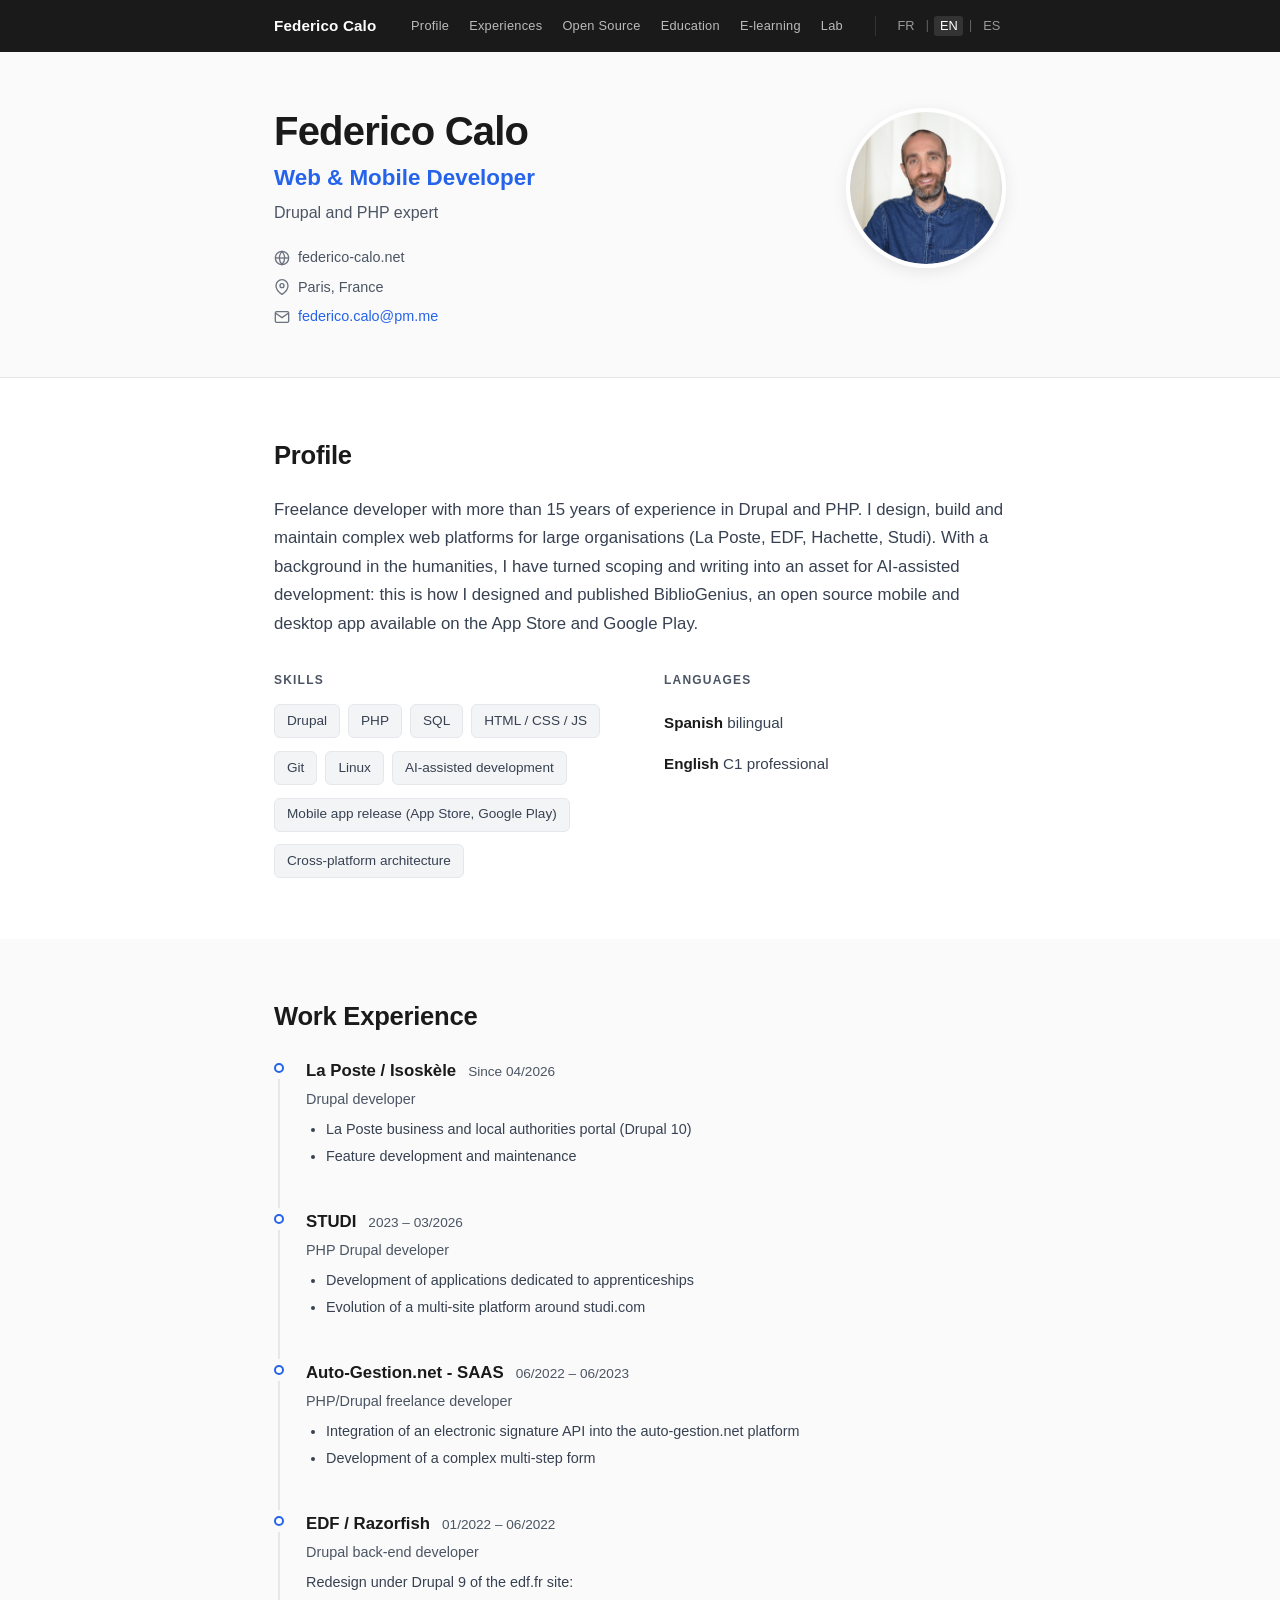
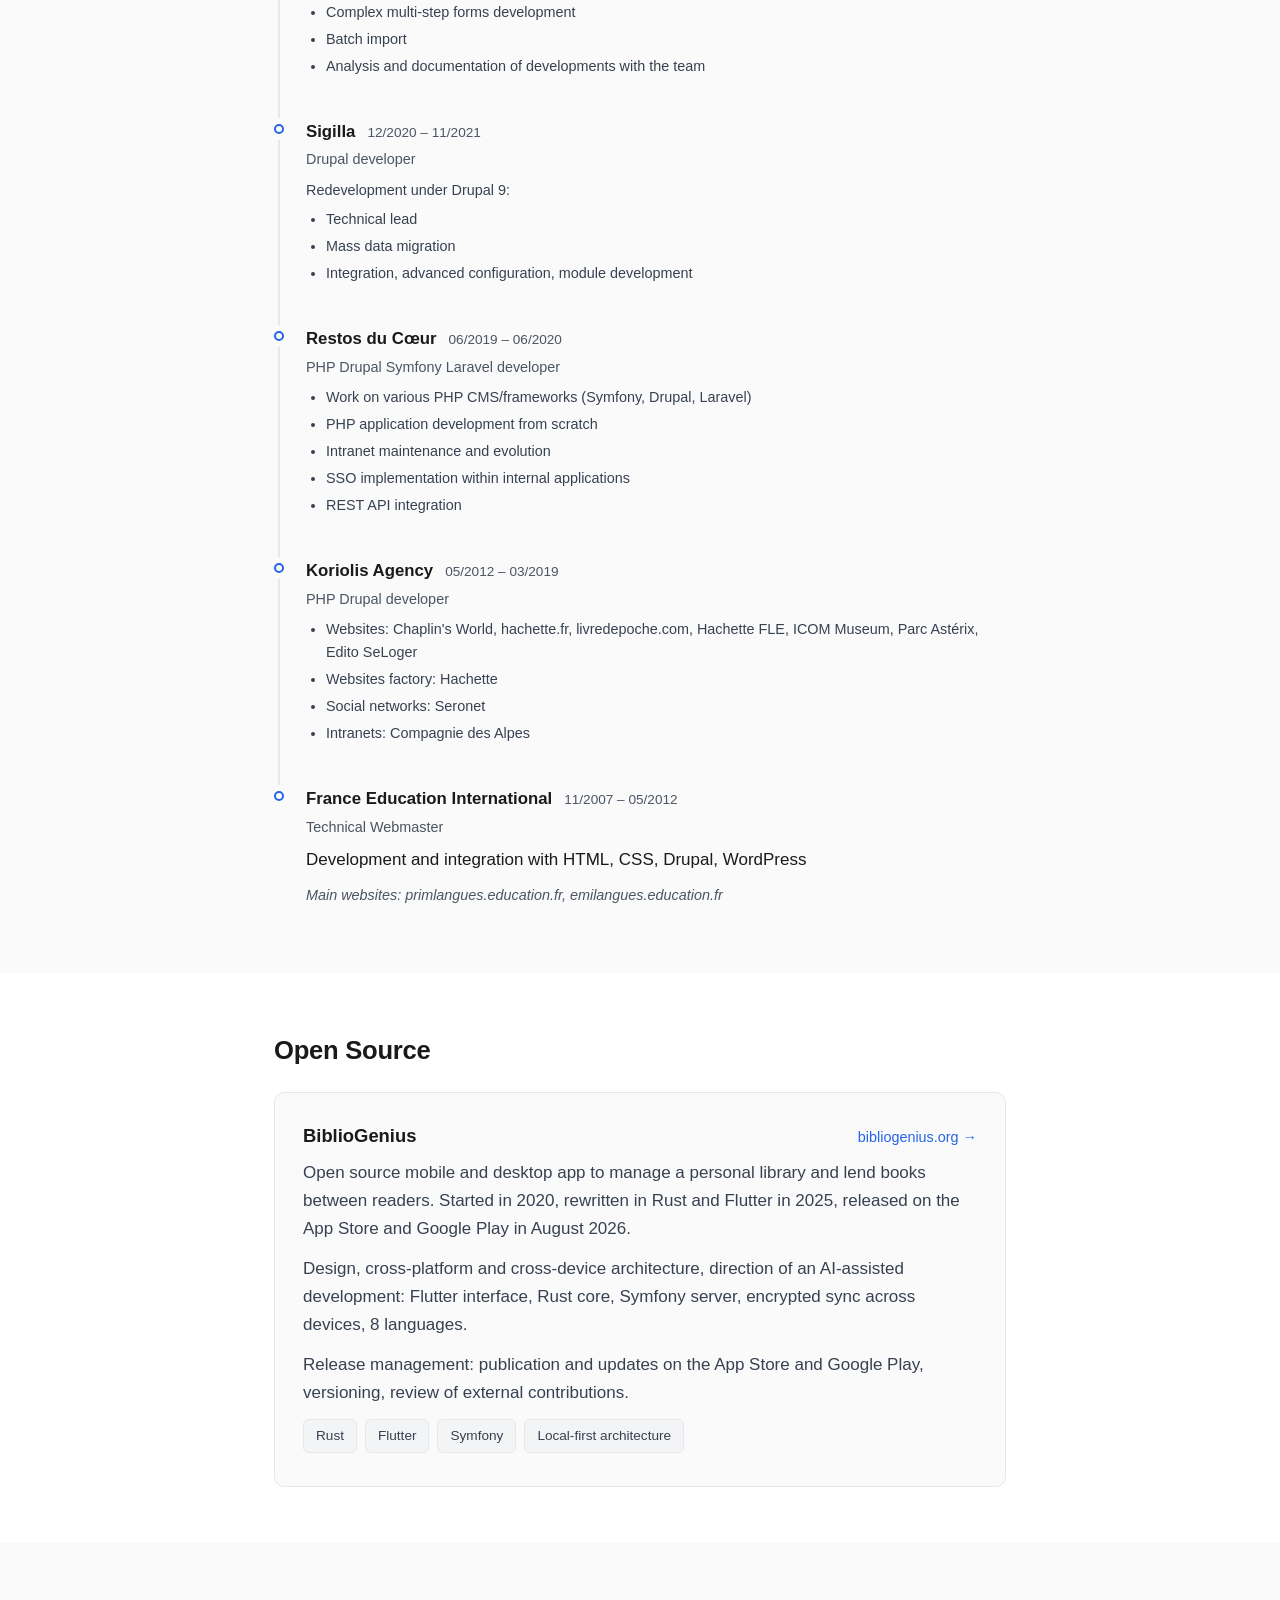
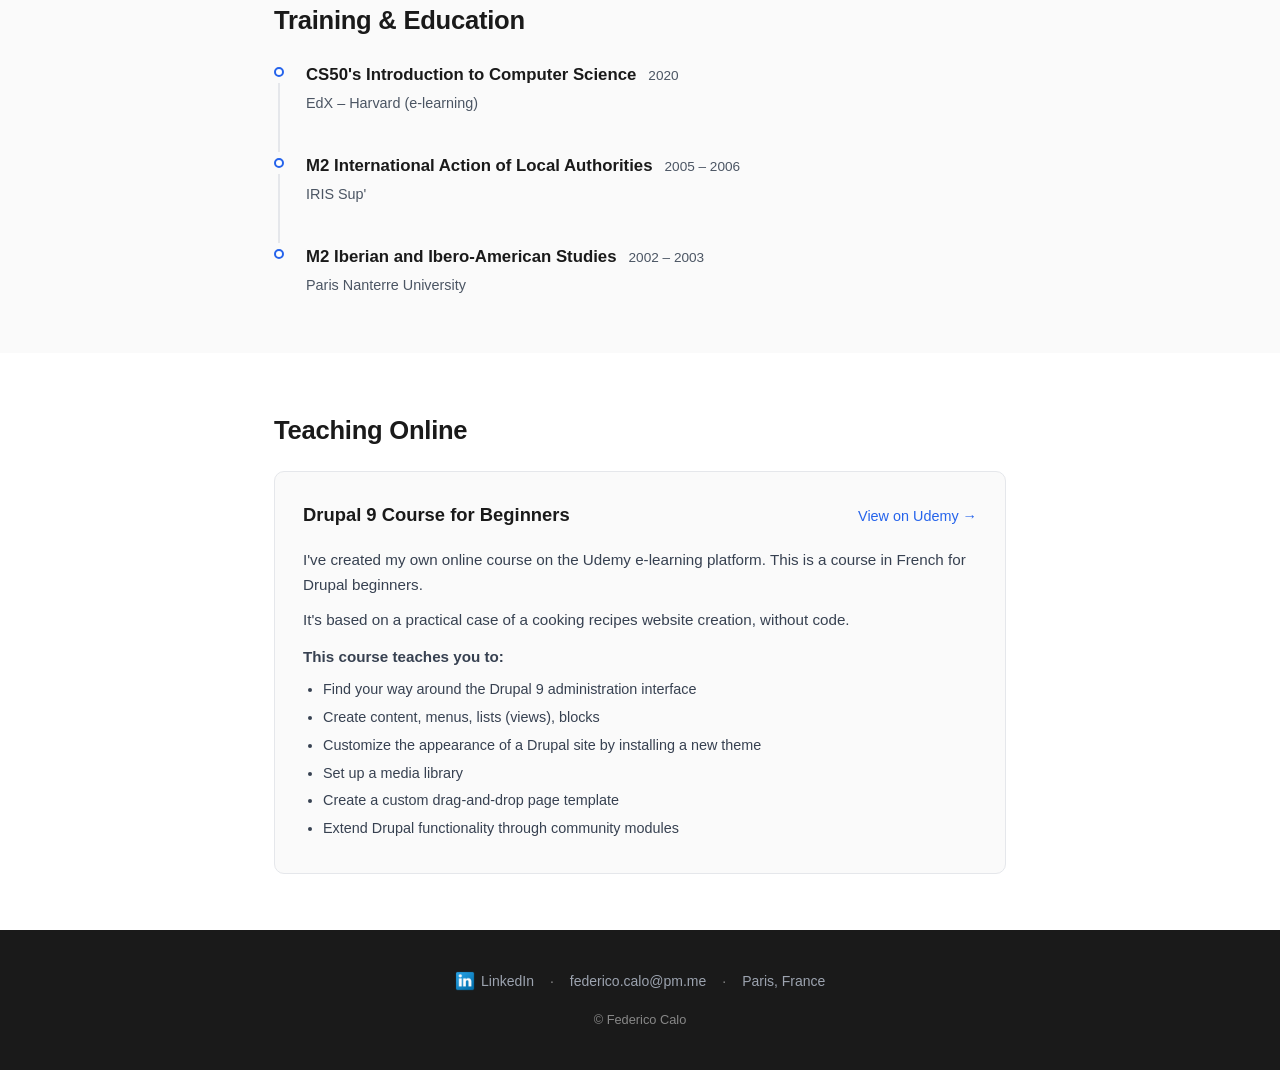
==== commit b51b3305: "Update profile: new title, La Poste mission, BiblioGenius card - Title: Concepteur développeur web e" ====
--- a/index.html
+++ b/index.html
@@ -3,15 +3,15 @@
 <head>
   <meta charset="UTF-8">
   <meta name="viewport" content="width=device-width, initial-scale=1.0">
-  <meta id="meta-description" name="description" content="Federico Calo — Architecte développeur web à Paris. Plus de 15 ans d'expérience en Drupal, Symfony, PHP et JavaScript. Conception, développement et maintenance de plateformes web complexes.">
-  <title>Federico Calo - Architecte Développeur Web | Drupal, Symfony, PHP — Paris</title>
+  <meta id="meta-description" name="description" content="Federico Calo, concepteur développeur web et mobile à Paris. Plus de 15 ans d'expérience sur Drupal et PHP. Conception, développement et maintenance de plateformes web complexes, développement assisté par IA.">
+  <title>Federico Calo - Concepteur développeur web et mobile | Drupal, PHP | Paris</title>
   <link rel="canonical" href="https://federico-calo.net/">
   <link rel="icon" type="image/x-icon" href="favicon.ico">
 
   <!-- Open Graph -->
   <meta property="og:type" content="website">
-  <meta property="og:title" content="Federico Calo — Architecte Développeur Web">
-  <meta property="og:description" content="Plus de 15 ans d'expérience en Drupal, Symfony, PHP et JavaScript. Conception, développement et maintenance de plateformes web complexes à Paris.">
+  <meta property="og:title" content="Federico Calo, concepteur développeur web et mobile">
+  <meta property="og:description" content="Plus de 15 ans d'expérience sur Drupal et PHP. Conception, développement et maintenance de plateformes web complexes, développement assisté par IA. Paris.">
   <meta property="og:url" content="https://federico-calo.net/">
   <meta property="og:site_name" content="Federico Calo">
   <meta property="og:locale" content="fr_FR">
@@ -20,12 +20,12 @@
   <meta property="og:image" content="https://federico-calo.net/assets/img/federico-calo.png">
   <meta property="og:image:width" content="160">
   <meta property="og:image:height" content="160">
-  <meta property="og:image:alt" content="Federico Calo — Architecte Développeur Web">
+  <meta property="og:image:alt" content="Federico Calo, concepteur développeur web et mobile">
 
   <!-- Twitter Card -->
   <meta name="twitter:card" content="summary">
-  <meta name="twitter:title" content="Federico Calo — Architecte Développeur Web">
-  <meta name="twitter:description" content="Plus de 15 ans d'expérience en Drupal, Symfony, PHP et JavaScript. Paris, France.">
+  <meta name="twitter:title" content="Federico Calo, concepteur développeur web et mobile">
+  <meta name="twitter:description" content="Plus de 15 ans d'expérience sur Drupal et PHP. Paris, France.">
   <meta name="twitter:image" content="https://federico-calo.net/assets/img/federico-calo.png">
 
   <!-- JSON-LD Structured Data -->
@@ -36,8 +36,8 @@
     "name": "Federico Calo",
     "url": "https://federico-calo.net",
     "image": "https://federico-calo.net/assets/img/federico-calo.png",
-    "jobTitle": "Architecte Développeur Web",
-    "description": "Concepteur et développeur polyvalent avec plus de 15 ans d'expérience en Drupal, Symfony, PHP et JavaScript.",
+    "jobTitle": "Concepteur développeur web et mobile",
+    "description": "Concepteur développeur web et mobile, plus de 15 ans d'expérience sur Drupal et PHP.",
     "address": {
       "@type": "PostalAddress",
       "addressLocality": "Paris",
@@ -46,20 +46,19 @@
     "sameAs": [
       "https://www.linkedin.com/in/federicocalo"
     ],
-    "knowsAbout": ["Drupal", "Symfony", "PHP", "SQL", "JavaScript", "HTML", "CSS", "Git", "Linux"],
+    "knowsAbout": ["Drupal", "PHP", "SQL", "JavaScript", "HTML", "CSS", "Git", "Linux"],
     "knowsLanguage": [
       {"@type": "Language", "name": "French", "alternateName": "fr"},
       {"@type": "Language", "name": "Spanish", "alternateName": "es"},
       {"@type": "Language", "name": "English", "alternateName": "en"}
     ],
     "alumniOf": [
-      {"@type": "CollegeOrUniversity", "name": "Harvard University", "department": "CS50"},
       {"@type": "CollegeOrUniversity", "name": "IRIS Sup'"},
       {"@type": "CollegeOrUniversity", "name": "Université Paris Nanterre"}
     ],
     "worksFor": {
       "@type": "Organization",
-      "name": "STUDI"
+      "name": "La Poste"
     }
   }
   </script>
@@ -112,12 +111,12 @@
       <div class="hero-content">
         <div class="hero-text">
           <h1>Federico Calo</h1>
-          <p class="hero-title" data-lang="fr">Architecte Développeur Web</p>
-          <p class="hero-title" data-lang="en" lang="en">Web Architect &amp; Developer</p>
-          <p class="hero-title" data-lang="es" lang="es">Arquitecto Desarrollador Web</p>
-          <p class="hero-subtitle" data-lang="fr">Développement web avec PHP et Drupal</p>
-          <p class="hero-subtitle" data-lang="en" lang="en">Web development with PHP and Drupal</p>
-          <p class="hero-subtitle" data-lang="es" lang="es">Desarrollo web con PHP y Drupal</p>
+          <p class="hero-title" data-lang="fr">Concepteur développeur web et mobile</p>
+          <p class="hero-title" data-lang="en" lang="en">Web &amp; Mobile Developer</p>
+          <p class="hero-title" data-lang="es" lang="es">Desarrollador web y móvil</p>
+          <p class="hero-subtitle" data-lang="fr">Expert Drupal et PHP</p>
+          <p class="hero-subtitle" data-lang="en" lang="en">Drupal and PHP expert</p>
+          <p class="hero-subtitle" data-lang="es" lang="es">Experto en Drupal y PHP</p>
           <div class="hero-meta">
             <span class="hero-meta-item">
               <svg aria-hidden="true" focusable="false" width="16" height="16" viewBox="0 0 24 24" fill="none" stroke="currentColor" stroke-width="2"><circle cx="12" cy="12" r="10"/><line x1="2" y1="12" x2="22" y2="12"/><path d="M12 2a15.3 15.3 0 0 1 4 10 15.3 15.3 0 0 1-4 10 15.3 15.3 0 0 1-4-10 15.3 15.3 0 0 1 4-10z"/></svg>
@@ -150,9 +149,9 @@
         <h2 data-lang="en" lang="en">Profile</h2>
         <h2 data-lang="es" lang="es">Perfil</h2>
 
-        <p class="section-intro" data-lang="fr">Concepteur et développeur polyvalent avec plus de 15 ans d'expérience, j'accompagne mes clients sur la conception, le développement et la maintenance de plateformes web complexes.</p>
-        <p class="section-intro" data-lang="en" lang="en">As an experienced Web Architect and Developer, I support my clients in the design, development and maintenance of complex web platforms.</p>
-        <p class="section-intro" data-lang="es" lang="es">Diseñador y desarrollador polivalente con más de 15 años de experiencia, acompaño a mis clientes en el diseño, desarrollo y mantenimiento de plataformas web complejas.</p>
+        <p class="section-intro" data-lang="fr">Développeur indépendant, plus de 15 ans d'expérience sur Drupal et PHP. Je conçois, développe et maintiens des plateformes web complexes pour des grands comptes (La Poste, EDF, Hachette, Studi). Formé aux sciences humaines, j'ai fait du cadrage et de la rédaction un atout pour le développement assisté par IA : c'est ainsi que j'ai conçu et publié BiblioGenius, une application open source mobile et desktop disponible sur l'App Store et Google Play.</p>
+        <p class="section-intro" data-lang="en" lang="en">Freelance developer with more than 15 years of experience in Drupal and PHP. I design, build and maintain complex web platforms for large organisations (La Poste, EDF, Hachette, Studi). With a background in the humanities, I have turned scoping and writing into an asset for AI-assisted development: this is how I designed and published BiblioGenius, an open source mobile and desktop app available on the App Store and Google Play.</p>
+        <p class="section-intro" data-lang="es" lang="es">Desarrollador independiente con más de 15 años de experiencia en Drupal y PHP. Diseño, desarrollo y mantengo plataformas web complejas para grandes organizaciones (La Poste, EDF, Hachette, Studi). Con una formación en humanidades, he convertido la definición de requisitos y la redacción en una ventaja para el desarrollo asistido por IA: así he diseñado y publicado BiblioGenius, una aplicación de código abierto móvil y de escritorio disponible en App Store y Google Play.</p>
 
         <div class="two-col">
           <div>
@@ -161,12 +160,20 @@
             <h3 data-lang="es" lang="es">Competencias</h3>
             <ul class="tag-list">
               <li>Drupal</li>
-              <li>Symfony</li>
               <li>PHP</li>
               <li>SQL</li>
               <li>HTML / CSS / JS</li>
               <li>Git</li>
               <li>Linux</li>
+              <li data-lang="fr">Développement assisté par IA</li>
+              <li data-lang="en" lang="en">AI-assisted development</li>
+              <li data-lang="es" lang="es">Desarrollo asistido por IA</li>
+              <li data-lang="fr">Publication d'applications mobiles (App Store, Google Play)</li>
+              <li data-lang="en" lang="en">Mobile app release (App Store, Google Play)</li>
+              <li data-lang="es" lang="es">Publicación de aplicaciones móviles (App Store, Google Play)</li>
+              <li data-lang="fr">Architecture multiplateforme</li>
+              <li data-lang="en" lang="en">Cross-platform architecture</li>
+              <li data-lang="es" lang="es">Arquitectura multiplataforma</li>
             </ul>
           </div>
           <div>
@@ -199,15 +206,41 @@
 
         <div class="timeline">
 
+          <!-- La Poste -->
+          <div class="timeline-item">
+            <div class="timeline-dot"></div>
+            <div class="timeline-content">
+              <div class="timeline-header">
+                <h3>La Poste / Isoskèle</h3>
+                <span class="timeline-date" data-lang="fr">Depuis 04/2026</span>
+                <span class="timeline-date" data-lang="en" lang="en">Since 04/2026</span>
+                <span class="timeline-date" data-lang="es" lang="es">Desde 04/2026</span>
+              </div>
+              <p class="timeline-role" data-lang="fr">Développeur Drupal</p>
+              <p class="timeline-role" data-lang="en" lang="en">Drupal developer</p>
+              <p class="timeline-role" data-lang="es" lang="es">Desarrollador Drupal</p>
+              <ul data-lang="fr">
+                <li>Portail La Poste Entreprise &amp; Collectivités (Drupal 10)</li>
+                <li>Développement d'évolutions et maintenance</li>
+              </ul>
+              <ul data-lang="en" lang="en">
+                <li>La Poste business and local authorities portal (Drupal 10)</li>
+                <li>Feature development and maintenance</li>
+              </ul>
+              <ul data-lang="es" lang="es">
+                <li>Portal de La Poste para empresas y administraciones locales (Drupal 10)</li>
+                <li>Desarrollo de nuevas funcionalidades y mantenimiento</li>
+              </ul>
+            </div>
+          </div>
+
           <!-- STUDI -->
           <div class="timeline-item">
             <div class="timeline-dot"></div>
             <div class="timeline-content">
               <div class="timeline-header">
                 <h3>STUDI</h3>
-                <span class="timeline-date" data-lang="fr">Depuis 2023</span>
-                <span class="timeline-date" data-lang="en" lang="en">Since 2023</span>
-                <span class="timeline-date" data-lang="es" lang="es">Desde 2023</span>
+                <span class="timeline-date">2023 – 03/2026</span>
               </div>
               <p class="timeline-role" data-lang="fr">Développeur PHP Drupal</p>
               <p class="timeline-role" data-lang="en" lang="en">PHP Drupal developer</p>
@@ -426,12 +459,19 @@
               <span aria-hidden="true"> &rarr;</span>
             </a>
           </div>
-          <p class="project-desc" data-lang="fr">Application de bibliothèque virtuelle</p>
-          <p class="project-desc" data-lang="en" lang="en">Virtual library app</p>
-          <p class="project-desc" data-lang="es" lang="es">Aplicación de biblioteca virtual</p>
+          <p class="project-desc" data-lang="fr">Application mobile et desktop open source pour gérer sa bibliothèque et prêter ses livres entre lecteurs. Projet né en 2020, réécrit en Rust et Flutter en 2025, publié sur l'App Store et Google Play en août 2026.</p>
+          <p class="project-desc" data-lang="en" lang="en">Open source mobile and desktop app to manage a personal library and lend books between readers. Started in 2020, rewritten in Rust and Flutter in 2025, released on the App Store and Google Play in August 2026.</p>
+          <p class="project-desc" data-lang="es" lang="es">Aplicación móvil y de escritorio de código abierto para gestionar una biblioteca personal y prestar libros entre lectores. Proyecto nacido en 2020, reescrito en Rust y Flutter en 2025, publicado en App Store y Google Play en agosto de 2026.</p>
+          <p class="project-desc" data-lang="fr">Conception, architecture multiplateforme et multi-appareils, pilotage d'un développement assisté par IA : interface Flutter, cœur Rust, serveur Symfony, synchronisation chiffrée entre appareils, 8 langues.</p>
+          <p class="project-desc" data-lang="en" lang="en">Design, cross-platform and cross-device architecture, direction of an AI-assisted development: Flutter interface, Rust core, Symfony server, encrypted sync across devices, 8 languages.</p>
+          <p class="project-desc" data-lang="es" lang="es">Diseño, arquitectura multiplataforma y multidispositivo, dirección de un desarrollo asistido por IA: interfaz Flutter, núcleo Rust, servidor Symfony, sincronización cifrada entre dispositivos, 8 idiomas.</p>
+          <p class="project-desc" data-lang="fr">Mise en production : publication et mises à jour sur l'App Store et Google Play, gestion des versions, revue des contributions externes.</p>
+          <p class="project-desc" data-lang="en" lang="en">Release management: publication and updates on the App Store and Google Play, versioning, review of external contributions.</p>
+          <p class="project-desc" data-lang="es" lang="es">Puesta en producción: publicación y actualizaciones en App Store y Google Play, gestión de versiones, revisión de contribuciones externas.</p>
           <ul class="tag-list">
             <li>Rust</li>
             <li>Flutter</li>
+            <li>Symfony</li>
             <li data-lang="fr">Architecture local-first</li>
             <li data-lang="en" lang="en">Local-first architecture</li>
             <li data-lang="es" lang="es">Arquitectura local-first</li>
